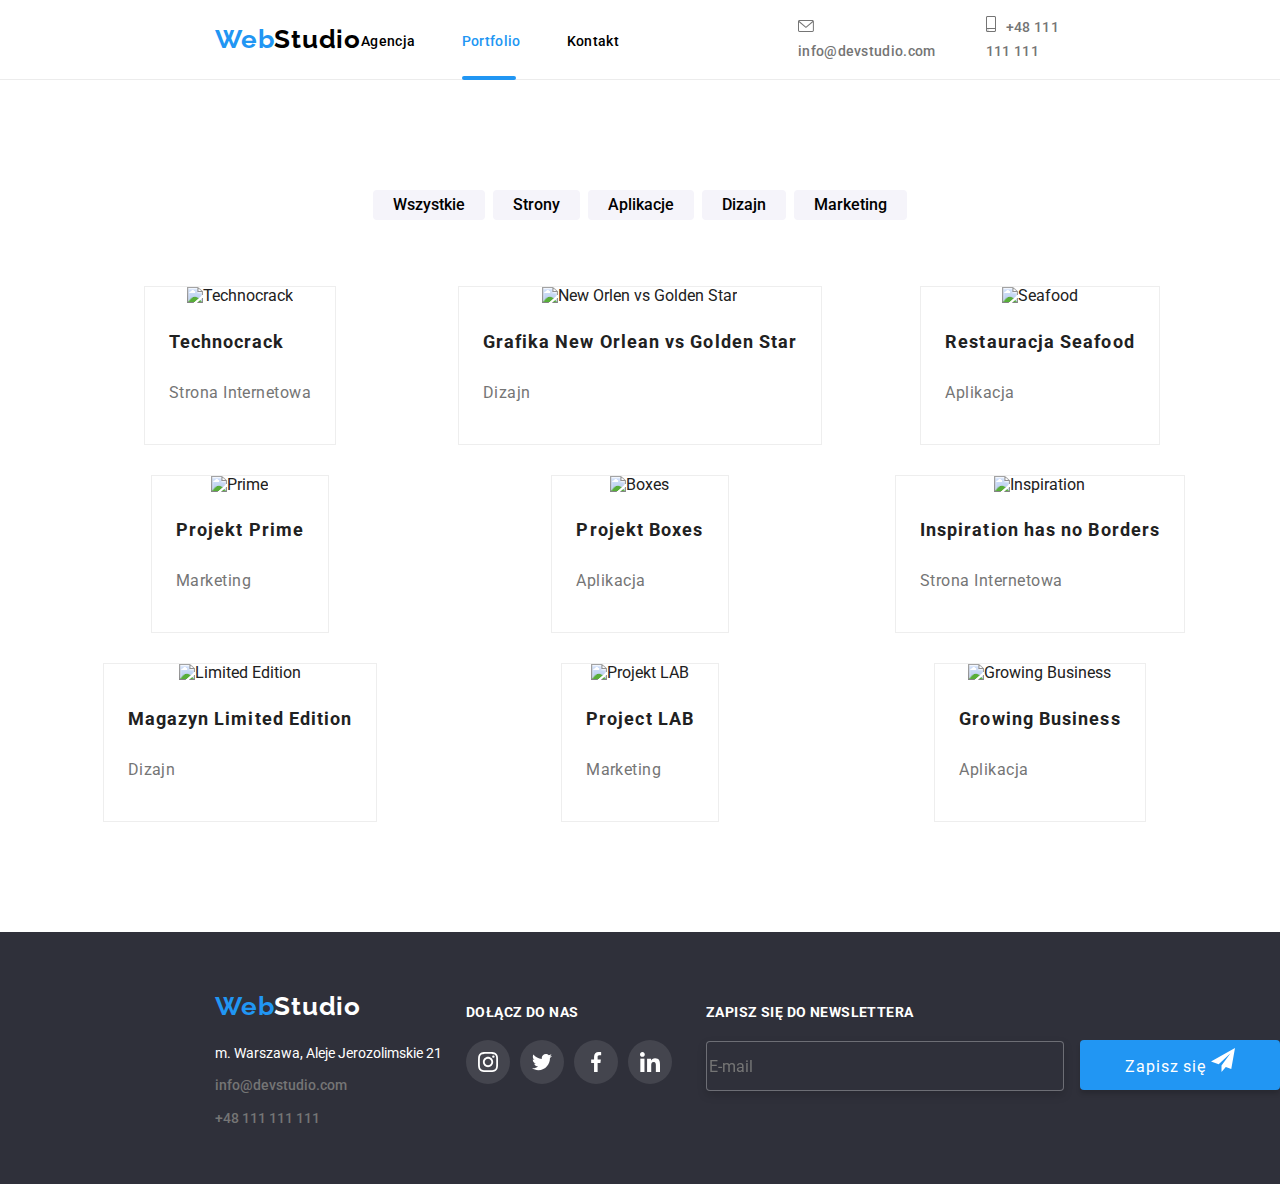
==== portfolio.html @ 891b0992 "done" ====
<!DOCTYPE html>
<html lang="en">
<head>
    <meta charset="UTF-8">
    <meta http-equiv="X-UA-Compatible" content="IE=edge">
    <meta name="viewport" content="width=device-width, initial-scale=1.0">
    <title>Portfolio</title>
    <link rel="stylesheet" href="https://cdnjs.cloudflare.com/ajax/libs/modern-normalize/1.1.0/modern-normalize.min.css" />
    <link rel="preconnect" href="https://fonts.googleapis.com">
    <link rel="preconnect" href="https://fonts.gstatic.com" crossorigin>
    <link href="https://fonts.googleapis.com/css2?family=Raleway:wght@700&family=Roboto:wght@400;500;700;900&display=swap"
        rel="stylesheet">
    <link rel="stylesheet" href="css/styles.css">
</head>
<body class="body">
    <header class="page-header">
        <h2 class="header-item">
            <a href="index.html" class="header-link"><span class="branding">Web</span>Studio</a>
        </h2>
    
        <nav>
            <ul class="menu">
                <li><a href="index.html" class="link">Agencja</a></li>
                <li class="current-page-item"><a href="portfolio.html" class="current-page">Portfolio</a></li>
                <li><a href="kontakt" class="contact-link">Kontakt</a></li>
            </ul>
        </nav>
    
        <ul class="contact-list">
            <li class="mail-header"><a href="mailto:info@devstudio.com" class="contact">
                    <svg class="contact-icon" width="16px" height="12px">
                        <use href="./images/icons.svg#icon-envelope"></use>
                    </svg>info@devstudio.com</a></li>
            <li><a href="tel:+48111111111" class="contact">
                    <svg class="contact-icon" width="10px" height="16px">
                        <use href="./images/icons.svg#icon-smartphone"></use>
                    </svg>+48 111 111 111</a></li>
        </ul>
    </header>

    <main>
        <div class="filters container container-align">
            <ul class="button">
                <li><button type="button" class="button-filter">Wszystkie</button></li>
                <li><button type="button" class="button-filter">Strony</button></li>
                <li><button type="button" class="button-filter">Aplikacje</button></li>
                <li><button type="button" class="button-filter">Dizajn</button></li>
                <li><button type="button" class="button-filter">Marketing</button></li>
            </ul>
        </div>

        <div class="projects container-align">
            <ul class="projects-list">
              <li class="projects-item">
                <figure class="figure-background overlay">
                <div class="overlay">
                <img class="figure-image"
                    src="images/technocrack.jpg"
                    width="370"
                    height="294"
                    alt="Technocrack"
                />
                    <p class="overlay-description">
                        Technocrack jest popularną platformą wykorzystywaną do rozpowszechniania koronawirusa. Firmy wykorzystują tę platformę
                        do celów szpiegowskich i ataków na niezabezpieczone serwery konkurencji
                    </p>
                </div>
                <figcaption class="caption">
                    <p  class="upper-text">Technocrack</p>
                    <p  class="bottom-text">Strona Internetowa</p>
                </figcaption>
            </figure></li>
            <li class="projects-item">
                <figure class="figure-background overlay">
                <div class="overlay">
                <img 
                    src="images/orleanvsgolden.jpg" 
                    width="370" 
                    height="294"
                    alt="New Orlen vs Golden Star" 
                />
                <p class="overlay-description">
                    Technocrack jest popularną platformą wykorzystywaną do rozpowszechniania koronawirusa. Firmy wykorzystują tę
                    platformę
                    do celów szpiegowskich i ataków na niezabezpieczone serwery konkurencji
                </p>
                </div>
                <figcaption class="caption">
                    <p  class="upper-text">Grafika New Orlean vs Golden Star</p>
                    <p  class="bottom-text">Dizajn</p>
                </figcaption>
            </figure></li>
            <li class="projects-item">
                <figure class="figure-background overlay">
                <div class="overlay">
                <img 
                    src="images/seafood.jpg" 
                    width="370" 
                    height="294" 
                    alt="Seafood" 
                />
                <p class="overlay-description">
                    Technocrack jest popularną platformą wykorzystywaną do rozpowszechniania koronawirusa. Firmy wykorzystują tę
                    platformę
                    do celów szpiegowskich i ataków na niezabezpieczone serwery konkurencji
                </p>
                </div>
                <figcaption class="caption">
                    <p  class="upper-text">Restauracja Seafood</p>
                    <p  class="bottom-text">Aplikacja</p>
                </figcaption>
            </figure></li>
            <li class="projects-item">
                <figure class="figure-background overlay">
                <div class="overlay">
                <img 
                    src="images/prime.jpg" 
                    width="370" 
                    height="294" 
                    alt="Prime" 
                />
                <p class="overlay-description">
                    Technocrack jest popularną platformą wykorzystywaną do rozpowszechniania koronawirusa. Firmy wykorzystują tę
                    platformę
                    do celów szpiegowskich i ataków na niezabezpieczone serwery konkurencji
                </p>
                </div>
                <figcaption class="caption">
                    <p  class="upper-text">Projekt Prime</p>
                    <p  class="bottom-text">Marketing</p>
                </figcaption>
            </figure></li>
            <li class="projects-item">
                <figure class="figure-background overlay">
                <div class="overlay">
                <img 
                    src="images/boxes.jpg"
                    width="370" 
                    height="294" 
                    alt="Boxes" 
                />
                <p class="overlay-description">
                    Technocrack jest popularną platformą wykorzystywaną do rozpowszechniania koronawirusa. Firmy wykorzystują tę
                    platformę
                    do celów szpiegowskich i ataków na niezabezpieczone serwery konkurencji
                </p>
                </div>
                <figcaption class="caption">
                    <p  class="upper-text">Projekt Boxes</p>
                    <p  class="bottom-text">Aplikacja</p>
                </figcaption>
            </figure></li>
            <li class="projects-item">
                <figure class="figure-background overlay">
                <div class="overlay">
                <img 
                    src="images/inspiration.jpg" 
                    width="370" 
                    height="294" 
                    alt="Inspiration" 
                />
                <p class="overlay-description">
                    Technocrack jest popularną platformą wykorzystywaną do rozpowszechniania koronawirusa. Firmy wykorzystują tę
                    platformę
                    do celów szpiegowskich i ataków na niezabezpieczone serwery konkurencji
                </p>
                </div>
                <figcaption class="caption">
                    <p  class="upper-text">Inspiration has no Borders</p>
                    <p  class="bottom-text">Strona Internetowa</p>
                </figcaption>
            </figure></li>
            <li class="projects-item">
                <figure class="figure-background overlay">
                <div class="overlay">
                <img 
                    src="images/limitededition.jpg" 
                    width="370" 
                    height="294" 
                    alt="Limited Edition" 
                />
                <p class="overlay-description">
                    Technocrack jest popularną platformą wykorzystywaną do rozpowszechniania koronawirusa. Firmy wykorzystują tę
                    platformę
                    do celów szpiegowskich i ataków na niezabezpieczone serwery konkurencji
                </p>
                </div>
                <figcaption class="caption">
                    <p  class="upper-text">Magazyn Limited Edition</p>
                    <p  class="bottom-text">Dizajn</p>
                </figcaption>
            </figure></li>
            <li class="projects-item">
                <figure class="figure-background overlay">
                <div class="overlay">
                <img 
                    src="images/projectlab.jpg" 
                    width="370" 
                    height="294" 
                    alt="Projekt LAB" 
                />
                <p class="overlay-description">
                    Technocrack jest popularną platformą wykorzystywaną do rozpowszechniania koronawirusa. Firmy wykorzystują tę
                    platformę
                    do celów szpiegowskich i ataków na niezabezpieczone serwery konkurencji
                </p>
                </div>
                <figcaption class="caption">
                    <p  class="upper-text">Project LAB</p>
                    <p  class="bottom-text">Marketing</p>
                </figcaption>
            </figure>
            <li class="projects-item">
                <figure class="figure-background overlay">
                <div class="overlay">
                <img 
                    src="images/growingbusiness.jpg" 
                    width="370" 
                    height="294" 
                    alt="Growing Business" 
                />
                <p class="overlay-description">
                    Technocrack jest popularną platformą wykorzystywaną do rozpowszechniania koronawirusa. Firmy wykorzystują tę
                    platformę
                    do celów szpiegowskich i ataków na niezabezpieczone serwery konkurencji
                </p>
                </div>
                <figcaption class="caption">
                    <p  class="upper-text">Growing Business</p>
                    <p  class="bottom-text">Aplikacja</p>
                </figcaption>
            </figure></li>
            </ul>
        </div>
    </main>
    <footer class="footer container">
        <ul class="footer-big-list">
            <li>
                <h2>
                    <a href="/" class="footer-link"><span class="branding">Web</span>Studio</a>
                </h2>
                <address class="address">
                    m. Warszawa, Aleje Jerozolimskie 21
                </address>
                <ul class="footer-contacts">
                    <li class="mail"><a href="mailto:info@devstudio.com" class="contact">info@devstudio.com</a></li>
                    <li><a href="tel:+48111111111" class="contact">+48 111 111 111</a></li>
                </ul>
            </li>
            <li class="footer-second-item">
                <p class="join">DOŁĄCZ DO NAS</p>
                <ul class="footer-social-list">
                    <li class="footer-social-item">
                        <a href="#" class="social-footer">
                            <svg class="social-icon">
                                <use href="./images/icons.svg#icon-instagram"></use>
                            </svg>
                        </a>
                    </li>
                    <li class="footer-social-item">
                        <a href="#" class="social-footer">
                            <svg class="social-icon">
                                <use href="./images/icons.svg#icon-twitter"></use>
                            </svg>
                        </a>
                    </li>
                    <li class="footer-social-item">
                        <a href="#" class="social-footer">
                            <svg class="social-icon">
                                <use href="./images/icons.svg#icon-facebook"></use>
                            </svg>
                        </a>
                    </li>
                    <li class="footer-social-item">
                        <a href="#" class="social-footer">
                            <svg class="social-icon">
                                <use href="./images/icons.svg#icon-linkedin"></use>
                            </svg>
                        </a>
                    </li>
                </ul>
            </li>
            <li class="footer-second-item">
                <p class="join">ZAPISZ SIĘ DO NEWSLETTERA</p>
                <form>
                    <input type="email" class="footer-form" name="email" placeholder="E-mail">
                    <button type="submit" class="footer-submit">
                        Zapisz się
                        <svg class="footer-send" width="24" height="24">
                            <use href="./images/icons.svg#icon-send">
                        </svg>
                    </button>
                </form>
            </li>
        </ul>
    </footer>
</body>
</html>
---- css/styles.css ----
*,
*::before,
*::after {
  box-sizing: border-box;
}

:root {
  --brand-colour: #2196f3;
  --text-one: #212121;
  --text-two: #757575;
  --text-three: #000;
  --icon-color: #AFB1B8;
  --background-one: #2f303a;
  --background-two: #f5f4fa;
  --background-three: #F5F4FA;
  --font-families: 'Roboto';
  --basic-color: #fff;
}

.body {
  font-family: var(--font-families), 'Raleway', sans-serif;
  color: var(--text-one);
  max-width: 1600px;
  margin: 0 auto;
}

.link,
.header-link,
.contact-link {
  text-decoration: none;
  color: var(--text-three);

  transition-property: color;
  transition-duration: 250ms;
  transition-timing-function: cubic-bezier(0.4, 0, 0.2, 1);
}

.current-page {
  text-decoration: none;
  color: var(--brand-colour);
}

.current-page-item {
  max-height: 48px;
}

.current-page::after  {
  display: block;
  content: ' ';
  background-color: var(--brand-colour);
  width: 54px;
  height: 4px;
  margin-top: 26.5px;
  border-radius: 2px;
}

.link,
.contact,
.current-page,
.contact-link {
  font-size: 14px;
  font-weight: 500;
}

.link {
  padding-right: 46.5px;
}

.current-page,
.contact-link {
  padding-right: 46px;
}

.button-filter {
  background-color: var(--background-two);
  border: none;
  cursor: pointer;
  font-size: 16px;
  font-weight: 500;
  margin-left: 4px;
  margin-right: 4px;
  border-radius: 4px;
  padding: 6px 20px;

  transition-property: color, background-color, box-shadow;
  transition-duration: 250ms;
  transition-timing-function: cubic-bezier(0.4, 0, 0.2, 1);
}

.contact {
  text-decoration: none;
  color: var(--text-two);
  fill: var(--text-two);
  line-height: 171%;

  transition-property: color;
  transition-duration: 250ms;
  transition-timing-function: cubic-bezier(0.4, 0, 0.2, 1);
}

.contact-link {
  padding-left: 46px;
}

.link:hover,
.contact:hover,
.link:focus,
.contact:focus,
.footer-link:focus,
.footer-link:hover,
.header-link:focus,
.header-link:hover,
.contact-link:focus,
.contact-link:hover {
  color: var(--brand-colour);
  fill: var(--brand-colour);
}

.button-filter:hover {
  background-color: var(--brand-colour);
  color: var(--basic-color);
  box-shadow: 0px 3px 1px rgba(0, 0, 0, 0.1), 0px 1px 2px rgba(0, 0, 0, 0.08),
    0px 2px 2px rgba(0, 0, 0, 0.12);
}

.order {
  background-color: var(--brand-colour);
  color: var(--basic-color);
  font-size: 16px;
  font-weight: 700;
  line-height: 188%;
  cursor: pointer;
  border: none;
  border-radius: 4px;
  padding: 10px 41px;

  transition-property: color, background-color, box-shadow;
  transition-duration: 250ms;
  transition-timing-function: cubic-bezier(0.4, 0, 0.2, 1);
}

.order:hover {
  background-color: var(--basic-color);
  color: var(--brand-colour);
  box-shadow: 0px 4px 4px rgba(0, 0, 0, 0.15);
}

.section-one {
  background-image: linear-gradient(
    rgba(47, 48, 58, 0.4),
    rgba(47, 48, 58, 0.4)),
    url("/images/main-background.jpg");
  background-size: cover;
  background-repeat: no-repeat;
  box-shadow: 0px 4px 4px rgba(0, 0, 0, 0.25);
  color: var(--basic-color);
  font-size: 44px;
  font-weight: 900;
  line-height: 136%;
  text-align: center;
  letter-spacing: 0.06em;
  text-transform: uppercase;
  height: 600px;
  border: 1px;
  border-color: rgba(0, 0, 0, 1);
}

.text {
  color: var(--text-two);
  line-height: 171%;
  letter-spacing: 0.03em;
  text-align: start;
}

.footer {
  background-color: var(--background-one);
  color: var(--basic-color);
  height: 252px;
  padding-top: 40px;
}

.footer-link {
  color: var(--basic-color);
  text-decoration: none;
  margin-top: 60px;
  margin-bottom: 20px;
  letter-spacing: 0.03em;
}

.header-link,
.footer-link {
  font-size: 26px;
  font-weight: 700;
  font-family: 'Raleway';
}

.header {
  margin-bottom: 0px;
}

.team-section {
  background-color: var(--background-two);
  padding-top: 94px;
  padding-bottom: 94px;
}

.branding {
  color: var(--brand-colour);
}

.title {
  font-weight: 700;
  margin-top: 0px;
  text-align: start;
}

.section-title {
  font-size: 36px;
  font-weight: 700;
}

.figure-background {
  background-color: var(--basic-color);
  border: 1px solid #eeeeee;
  margin: 0px;
}

.overlay {
  position: relative;
  overflow: hidden;
}

.overlay-description {
  position: absolute;
  top: 0;
  left: 0;
  width: 100%;
  height: 100%;
  background: rgba(33, 150, 243, 0.9);
  font-size: 18px;
  line-height: 28px;
  letter-spacing: 0.03em;
  color: var(--basic-color);
  transform: translateY(100%);
  transition: transform 1500ms;
  transition-timing-function: cubic-bezier(0.4, 0, 0.2, 1);
}

.overlay-description {
  padding-top: 49px;
  padding-left: 24px;
  padding-right: 45px;
  margin: 0;
}

.overlay:hover .overlay-description {
  transform: translateY(0);
}

.address {
  font-style: normal;
  font-size: 14px;
  line-height: 171%;
  margin-bottom: 9px;
}

.button {
  font-weight: 500;
  font-size: 16px;
  line-height: 162%;
  list-style-type: none;
  display: flex;
  letter-spacing: 0.03em;
  padding: 0;
}

.upper-text {
  font-weight: 700;
  font-size: 18px;
  line-height: 200%;
  letter-spacing: 0.06em;
}

.upper-text,
.bottom-text {
  text-align: start;
}

.bottom-text,
.bottom-name {
  color: var(--text-two);
  font-size: 16px;
  line-height: 188%;
  letter-spacing: 0.03em;
}

.bottom-name {
  text-align: center;
  margin-bottom: 16px;
  margin-top: 10px;
}

.name {
  font-weight: 500;
  font-size: 16px;
  text-align: center;
  letter-spacing: 0.03em;
  margin-bottom: 10px;
}

.page-header {
  display: flex;
  align-items: center;
  justify-content: space-between;
  border-bottom: 1px solid #ececec;
  height: 80px;
  margin: 0 auto;
}

.menu {
  list-style-type: none;
  display: flex;
  padding-left: 0px;
  padding-right: 93px;
  letter-spacing: 0.02em;
  margin-bottom: 0px;
  margin-top: 32px;
}

.header-link {
  letter-spacing: 0.03em;
}

.header-item {
  margin-left: 215px;
}

.contact-list {
  display: flex;
  list-style-type: none;
  justify-content: end;
  letter-spacing: 0.02em;
  margin-right: 215px;
}

.section {
  padding-top: 94px;
  padding-bottom: 94px;
}

.filters {
  display: flex;
  justify-content: center;
  padding-top: 94px;
  padding-bottom: 50px;
}

.projects {
  padding-top: 0px;
  padding-bottom: 94px;
  max-width: 1170px;
  margin: 0 auto;
  align-items: center;
}

.projects-list {
  list-style-type: none;
  display: flex;
  flex-wrap: wrap;
  margin-right: -30px;
  margin-top: -30px;
  padding-left: 0px;
}

.projects-item {
  display: flex;
  justify-content: center;
  margin-right: 30px;
  margin-top: 30px;
  flex-basis: calc(100% / 3 - 30px);
  max-width: 370px;
  cursor: pointer;

  transition-property: box-shadow;
  transition-duration: 250ms;
  transition-timing-function: cubic-bezier(0.4, 0, 0.2, 1);
}

.projects-item:hover {
  box-shadow: 0px 1px 1px rgba(0, 0, 0, 0.12),
  0px 4px 4px rgba(0, 0, 0, 0.06),
  1px 4px 6px rgba(0, 0, 0, 0.16);
}

.container {
  max-width: 1600px;
  padding-left: auto;
  padding-right: auto; 
}

.container-align {
  text-align: center;
}

.caption {
  padding: 0px 24px 20px 24px;
  z-index: 2;
}

.footer-contacts {
  list-style-type: none;
  padding-left: 0px;
  margin-top: 0px;
}

.mail {
  padding-bottom: 9px;
}

.mail-header {
  padding-right: 50px;
}

.main-title {
  margin: 0px;
  padding-top: 200px;
  line-height: 136%;
  letter-spacing: 0.06em;
  font-size: 44px;
}

.main-button {
  margin-top: 0px;
  padding-top: 30px;
}

.about {
  padding: 94px 0px;
  margin-left: 215px;
  max-width: 1170px;
}

.about-list {
  display: flex;
  justify-content: space-around;
  list-style: none;
  margin: 0px;
  width: 1170px;
  padding: 0px;
}

.about-us {
  display: flex;
  list-style: none;
  padding: 50px 215px 0px 215px;
  justify-content: space-between;
  margin-bottom: 0px;
}

.about-day {
  display: flex;
  list-style: none;
  padding: 50px 215px 94px 215px;
  justify-content: space-between;
  margin: 0 auto;
}

.about-title {
  text-align: center;
  font-weight: 700;
  font-size: 36px;
  line-height: 42px;
  letter-spacing: 0.03em;
}

.contact-icon {
  margin-right: 10px;

  transition-property: color;
  transition-duration: 250ms;
  transition-timing-function: cubic-bezier(0.4, 0, 0.2, 1);
}

.feature {
  width: 270px;
  height: 120px;
  background-color: var(--background-three);
  border-radius: 4px;
  padding: 25px 100px;
  margin-bottom: 30px;
}

.team {
  box-shadow: 0px 1px 3px rgba(0, 0, 0, 0.12),
  0px 1px 1px rgba(0, 0, 0, 0.14),
  0px 2px 1px rgba(0, 0, 0, 0.2);
  border-radius: 0px 0px 4px 4px;
  max-width: 270px;
  border: none;
}

.social-list {
max-width: 206px;
list-style: none;
display: flex;
margin-bottom: 30px;
padding: 0;
justify-content: space-between;
margin-left: 32px;
}

.social-button {
  display: flex;
  width: 44px;
  height: 44px;
  border-radius: 50%;
  align-items: center;
  justify-content: center;
  fill: var(--icon-color);

  transition-property: fill, background-color;
  transition-duration: 250ms;
  transition-timing-function: cubic-bezier(0.4, 0, 0.2, 1);
}

.social-footer {
  display: flex;
  width: 44px;
  height: 44px;
  border-radius: 50%;
  align-items: center;
  justify-content: center;
  fill: #fff;
  background-color: rgba(255, 255, 255, 0.1);

  transition-property: fill, background-color;
  transition-duration: 250ms;
  transition-timing-function: cubic-bezier(0.4, 0, 0.2, 1);
}

.social-icon {
  width: 20px;
  height: 20px;
}

.social-button:hover,
.social-button:focus,
.social-footer:hover,
.social-footer:focus {
  fill: #fff;
  background-color: var(--brand-colour);
}

.clients {
  padding-top: 94px;
}

.client-list {
  display: flex;
  justify-content: space-between;
  list-style: none;
  width: 1170px;
  margin: 50px 215px 53px 215px;
  padding-left: 0px;
  padding: 0px;
}

.client-link {
  display: flex;
  width: 170px;
  height: 92px;
  border: 1px solid #AFB1B8;
  border-radius: 4px;
  fill: var(--icon-color);
  cursor: pointer;
  justify-content: center;
  align-items: center;
  
  transition-property: fill, background-color, border-color;
  transition-duration: 250ms;
  transition-timing-function: cubic-bezier(0.4, 0, 0.2, 1);
}

.client-link:hover,
.client-link:focus {
  fill: var(--brand-colour);
  border-color: var(--brand-colour);

}

.client-logo {
  width: 106px;
  height: 60px;
}

.footer-big-list {
  display: flex;
  list-style: none;
  padding-left: 0px;
  max-width: 1170px;
  margin-top: 0px;
  margin-left: 215px;
  justify-content: space-between;
}

.join {
  margin-bottom: 20px;
  margin-top: 32px;
  font-weight: 700;
  font-size: 14px;
  line-height: 16px;
  letter-spacing: 0.03em;
  text-transform: uppercase;
}

.footer-social-list {
  display: flex;
  list-style: none;
  padding-left: 0px;
}

.footer-social-item {
  padding-right: 10px;
}

.backdrop {
  position: fixed;
  left: 0;
  top: 0;
  width: 100%;
  height: 100%;
  background-color: rgba(0, 0, 0, 0.2);

  transition-property: opacity;
  transition-duration: 250ms;
  transition-timing-function: cubic-bezier(0.4, 0, 0.2, 1);
}

.modal-window {
  position: absolute;
  top: 50%;
  left: 50%;
  transform: translate(-50%,-50%);
  width: 528px;
  height: 581px;
  background-color: var(--basic-color);
  border-radius: 4px;

  transition-property: all;
  transition-duration: 250ms;
  transition-timing-function: cubic-bezier(0.4, 0, 0.2, 1);
}

.is-hidden {
  opacity: 0;
  visibility: hidden;
  pointer-events: none;
}

.close-button {
  position: absolute;
  top: 8px;
  right: 8px;
  width: 30px;
  height: 30px;
  border: 1px solid rgba(0, 0, 0, 0.1);
  border-radius: 50%;
  cursor: pointer;
  background-color: var(--basic-color);

  transition-property: background-color;
  transition-duration: 250ms;
  transition-timing-function: cubic-bezier(0.4, 0, 0.2, 1);
}

.close-button:hover,
.close-button:focus {
  background-color: var(--brand-colour);
}

.x-button {
  width: 11px;
  height: 11px;
}

.relative {
  position: relative;
}

.description {
  position: absolute;
  top: 224px;
  background-color: rgba(47, 48, 58, 0.8);
  width: 370px;
  height: 70px;
  text-align: center;
}

.description-text {
  margin-top: 27px;
  font-weight: 700;
  font-size: 14px;
  line-height: 16px;
  text-align: center;
  letter-spacing: 0.03em;
  text-transform: uppercase;
  color: var(--basic-color);
}

.newsletter-title {
  margin-top: 40px;
  margin-bottom: 12px;
  font-weight: 700;
  font-size: 20px;
  line-height: 23px;
  text-align: center;
  letter-spacing: 0.03em;
  color: var(--text-one);
}

.newsletter {
  display: flex;
  flex-direction: column;
  align-items: center;
}

.form-item {
  display: flex;
  flex-direction: column;
  font-size: 12px;
  letter-spacing: 0.01em;
  color: var(--text-two);
}

.form-input {
  width: 448px;
  height: 40px;
  padding-left: 40px;
  margin-bottom: 10px;
  margin-top: 4px;
  border: 1px solid rgba(33, 33, 33, 0.2);
  border-radius: 4px;

  transition-property: border-color;
  transition-duration: 250ms;
  transition-timing-function: cubic-bezier(0.4, 0, 0.2, 1);
}

.form-comment {
  width: 448px;
  height: 120px;
  margin-bottom: 20px;
  margin-top: 4px;
  border: 1px solid rgba(33, 33, 33, 0.2);
  border-radius: 4px;
  resize: none;
  padding: 12px 16px;

  transition-property: border-color;
  transition-duration: 250ms;
  transition-timing-function: cubic-bezier(0.4, 0, 0.2, 1);
}

.checkbox-box {
  display: flex;  
}

.form-checkbox {
  margin-top: 5px;
}

.form-checkbox-description {
  margin-top: 0px;
  font-size: 14px;
  line-height: 171%;
  letter-spacing: 0.03em;
  color: var(--text-two);
}

.form-checkbox:checked + .form-checkbox-description::before {
  background-color: var(--brand-colour);
  border: none;
  background-image: url(../images/check.svg);
  background-repeat: no-repeat;
  background-position: center;
  flex-direction: center;
  text-align: center;
}

.form-checkbox-description::before {
  display: inline-block;
  content: "";
  width: 16px;
  height: 15px;
  border: 1px solid var(--text-three);
  border-radius: 2px;
}

.form-submit {
  width: 200px;
  height: 50px;
  box-shadow: 0px 4px 4px rgba(0, 0, 0, 0.15);
  border-radius: 4px;
  background-color: var(--brand-colour);
  color: var(--basic-color);
  font-weight: 700;
  font-size: 16px;
  line-height: 188%;
  letter-spacing: 0.06em;
  border: none;
  cursor: pointer;

  transition-property: background-color;
  transition-duration: 250ms;
  transition-timing-function: cubic-bezier(0.4, 0, 0.2, 1);
}

.form-submit:hover,
.form-submit:focus,
.footer-submit:hover,
.footer-submit:focus {
  background-color: var(--basic-color);
  color: var(--brand-colour);
}

.visually-hidden {
  position: absolute !important;
  clip: rect(1px 1px 1px 1px);
  clip: rect(1px, 1px, 1px, 1px);
  padding: 0 !important;
  border: 0 !important;
  height: 1px !important;
  width: 1px !important;
  overflow: hidden;
}

.form-person {
  position: absolute;
  top: 19.5%;
  transform: translateY(-50%);
  left: 54px;
  transition: fill 250ms cubic-bezier(0.4, 0, 0.2, 1);
}

.form-phone {
  position: absolute;
  top: 31%;
  transform: translateY(-50%);
  left: 54px;
  transition: fill 250ms cubic-bezier(0.4, 0, 0.2, 1);
}

.form-email {
  position: absolute;
  top: 42.7%;
  transform: translateY(-50%);
  left: 54px;
  transition: fill 250ms cubic-bezier(0.4, 0, 0.2, 1);
}

.form-item:hover,
.form-input:hover,
.form-item:focus,
.form-input:focus,
.form-comment:hover,
.form-comment:focus {
  border-color: var(--brand-colour);
  fill: var(--brand-colour);
}

.form-phone:hover,
.form-person:hover,
.form-email:hover {
  fill: var(--brand-colour);
}

.footer-form {
  width: 358px;
  height: 50px;
  margin-right: 12px;
  background-color: var(--background-one);
  border: 1px solid rgba(255, 255, 255, 0.3);
  box-sizing: border-box;
  filter: drop-shadow(0px 4px 4px rgba(0, 0, 0, 0.15));
  border-radius: 4px;
}

.footer-submit {
  width: 200px;
  height: 50px;
  background-color: var(--brand-colour);
  border: none;
  box-shadow: 0px 4px 4px rgba(0, 0, 0, 0.15);
  border-radius: 4px;
  cursor: pointer;
  font-size: 16px;
  line-height: 188%;
  letter-spacing: 0.06em;
  color: var(--basic-color);

  transition-property: background-color;
  transition-duration: 250ms;
  transition-timing-function: cubic-bezier(0.4, 0, 0.2, 1);
}
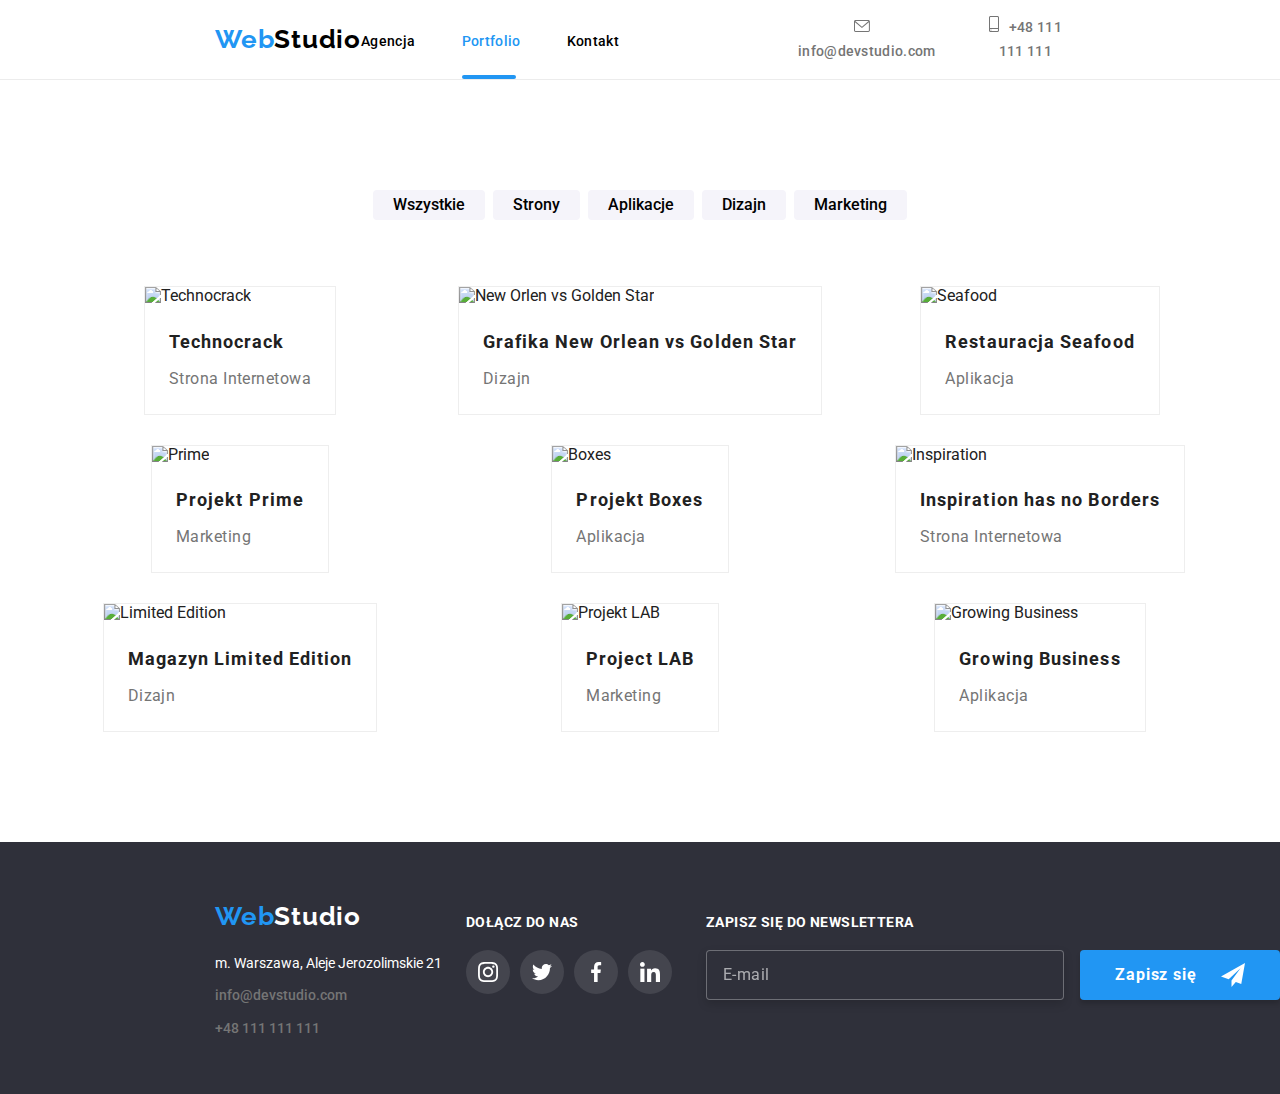
==== commit 1c903889: "upd" ====
--- a/portfolio.html
+++ b/portfolio.html
@@ -10,29 +10,29 @@
     <link rel="preconnect" href="https://fonts.gstatic.com" crossorigin>
     <link href="https://fonts.googleapis.com/css2?family=Raleway:wght@700&family=Roboto:wght@400;500;700;900&display=swap"
         rel="stylesheet">
-    <link rel="stylesheet" href="css/styles.css">
+    <link rel="stylesheet" href="css/main.min.css">
 </head>
-<body class="body">
-    <header class="page-header">
-        <h2 class="header-item">
-            <a href="index.html" class="header-link"><span class="branding">Web</span>Studio</a>
+<body>
+    <header class="header container--align">
+        <h2 class="header__heading">
+            <a href="index.html" class="header__logo"><span class="logo__branding">Web</span>Studio</a>
         </h2>
     
         <nav>
-            <ul class="menu">
-                <li><a href="index.html" class="link">Agencja</a></li>
-                <li class="current-page-item"><a href="portfolio.html" class="current-page">Portfolio</a></li>
-                <li><a href="kontakt" class="contact-link">Kontakt</a></li>
+            <ul class="header__menu">
+                <li><a href="index.html" class="header__nav">Agencja</a></li>
+                <li class="header__current-page"><a href="portfolio.html" class="header__current-page-link">Portfolio</a></li>
+                <li><a href="kontakt" class="header__nav header__nav--padding">Kontakt</a></li>
             </ul>
         </nav>
     
-        <ul class="contact-list">
-            <li class="mail-header"><a href="mailto:info@devstudio.com" class="contact">
-                    <svg class="contact-icon" width="16px" height="12px">
+        <ul class="header__contacts">
+            <li class="header__mail"><a href="mailto:info@devstudio.com" class="contact">
+                    <svg class="header__icon" width="16px" height="12px">
                         <use href="./images/icons.svg#icon-envelope"></use>
                     </svg>info@devstudio.com</a></li>
             <li><a href="tel:+48111111111" class="contact">
-                    <svg class="contact-icon" width="10px" height="16px">
+                    <svg class="header__icon" width="10px" height="16px">
                         <use href="./images/icons.svg#icon-smartphone"></use>
                     </svg>+48 111 111 111</a></li>
         </ul>
@@ -40,253 +40,253 @@
 
     <main>
         <div class="filters container container-align">
-            <ul class="button">
-                <li><button type="button" class="button-filter">Wszystkie</button></li>
-                <li><button type="button" class="button-filter">Strony</button></li>
-                <li><button type="button" class="button-filter">Aplikacje</button></li>
-                <li><button type="button" class="button-filter">Dizajn</button></li>
-                <li><button type="button" class="button-filter">Marketing</button></li>
+            <ul class="filters__button-list">
+                <li><button type="button" class="filters__button">Wszystkie</button></li>
+                <li><button type="button" class="filters__button">Strony</button></li>
+                <li><button type="button" class="filters__button">Aplikacje</button></li>
+                <li><button type="button" class="filters__button">Dizajn</button></li>
+                <li><button type="button" class="filters__button">Marketing</button></li>
             </ul>
         </div>
 
         <div class="projects container-align">
-            <ul class="projects-list">
-              <li class="projects-item">
-                <figure class="figure-background overlay">
-                <div class="overlay">
-                <img class="figure-image"
+            <ul class="projects__list">
+              <li class="projects__item">
+                <figure class="figure figure__overlay">
+                <div class="figure__overlay">
+                <img
                     src="images/technocrack.jpg"
                     width="370"
                     height="294"
                     alt="Technocrack"
                 />
-                    <p class="overlay-description">
+                    <p class="figure__overlay-description">
                         Technocrack jest popularną platformą wykorzystywaną do rozpowszechniania koronawirusa. Firmy wykorzystują tę platformę
                         do celów szpiegowskich i ataków na niezabezpieczone serwery konkurencji
                     </p>
                 </div>
-                <figcaption class="caption">
-                    <p  class="upper-text">Technocrack</p>
-                    <p  class="bottom-text">Strona Internetowa</p>
-                </figcaption>
-            </figure></li>
-            <li class="projects-item">
-                <figure class="figure-background overlay">
-                <div class="overlay">
+                <figcaption class="figure__caption">
+                    <p  class="figure__caption-top">Technocrack</p>
+                    <p  class="figure__caption-bottom">Strona Internetowa</p>
+                </figcaption>
+            </figure></li>
+            <li class="projects__item">
+                <figure class="figure figure__overlay">
+                <div class="figure__overlay">
                 <img 
                     src="images/orleanvsgolden.jpg" 
                     width="370" 
                     height="294"
                     alt="New Orlen vs Golden Star" 
                 />
-                <p class="overlay-description">
-                    Technocrack jest popularną platformą wykorzystywaną do rozpowszechniania koronawirusa. Firmy wykorzystują tę
-                    platformę
-                    do celów szpiegowskich i ataków na niezabezpieczone serwery konkurencji
-                </p>
-                </div>
-                <figcaption class="caption">
-                    <p  class="upper-text">Grafika New Orlean vs Golden Star</p>
-                    <p  class="bottom-text">Dizajn</p>
-                </figcaption>
-            </figure></li>
-            <li class="projects-item">
-                <figure class="figure-background overlay">
-                <div class="overlay">
+                <p class="figure__overlay-description">
+                    Technocrack jest popularną platformą wykorzystywaną do rozpowszechniania koronawirusa. Firmy wykorzystują tę
+                    platformę
+                    do celów szpiegowskich i ataków na niezabezpieczone serwery konkurencji
+                </p>
+                </div>
+                <figcaption class="figure__caption">
+                    <p  class="figure__caption-top">Grafika New Orlean vs Golden Star</p>
+                    <p  class="figure__caption-bottom">Dizajn</p>
+                </figcaption>
+            </figure></li>
+            <li class="projects__item">
+                <figure class="figure figure__overlay">
+                <div class="figure__overlay">
                 <img 
                     src="images/seafood.jpg" 
                     width="370" 
                     height="294" 
                     alt="Seafood" 
                 />
-                <p class="overlay-description">
-                    Technocrack jest popularną platformą wykorzystywaną do rozpowszechniania koronawirusa. Firmy wykorzystują tę
-                    platformę
-                    do celów szpiegowskich i ataków na niezabezpieczone serwery konkurencji
-                </p>
-                </div>
-                <figcaption class="caption">
-                    <p  class="upper-text">Restauracja Seafood</p>
-                    <p  class="bottom-text">Aplikacja</p>
-                </figcaption>
-            </figure></li>
-            <li class="projects-item">
-                <figure class="figure-background overlay">
-                <div class="overlay">
+                <p class="figure__overlay-description">
+                    Technocrack jest popularną platformą wykorzystywaną do rozpowszechniania koronawirusa. Firmy wykorzystują tę
+                    platformę
+                    do celów szpiegowskich i ataków na niezabezpieczone serwery konkurencji
+                </p>
+                </div>
+                <figcaption class="figure__caption">
+                    <p  class="figure__caption-top">Restauracja Seafood</p>
+                    <p  class="figure__caption-bottom">Aplikacja</p>
+                </figcaption>
+            </figure></li>
+            <li class="projects__item">
+                <figure class="figure figure__overlay">
+                <div class="figure__overlay">
                 <img 
                     src="images/prime.jpg" 
                     width="370" 
                     height="294" 
                     alt="Prime" 
                 />
-                <p class="overlay-description">
-                    Technocrack jest popularną platformą wykorzystywaną do rozpowszechniania koronawirusa. Firmy wykorzystują tę
-                    platformę
-                    do celów szpiegowskich i ataków na niezabezpieczone serwery konkurencji
-                </p>
-                </div>
-                <figcaption class="caption">
-                    <p  class="upper-text">Projekt Prime</p>
-                    <p  class="bottom-text">Marketing</p>
-                </figcaption>
-            </figure></li>
-            <li class="projects-item">
-                <figure class="figure-background overlay">
-                <div class="overlay">
+                <p class="figure__overlay-description">
+                    Technocrack jest popularną platformą wykorzystywaną do rozpowszechniania koronawirusa. Firmy wykorzystują tę
+                    platformę
+                    do celów szpiegowskich i ataków na niezabezpieczone serwery konkurencji
+                </p>
+                </div>
+                <figcaption class="figure__caption">
+                    <p  class="figure__caption-top">Projekt Prime</p>
+                    <p  class="figure__caption-bottom">Marketing</p>
+                </figcaption>
+            </figure></li>
+            <li class="projects__item">
+                <figure class="figure figure__overlay">
+                <div class="figure__overlay">
                 <img 
                     src="images/boxes.jpg"
                     width="370" 
                     height="294" 
                     alt="Boxes" 
                 />
-                <p class="overlay-description">
-                    Technocrack jest popularną platformą wykorzystywaną do rozpowszechniania koronawirusa. Firmy wykorzystują tę
-                    platformę
-                    do celów szpiegowskich i ataków na niezabezpieczone serwery konkurencji
-                </p>
-                </div>
-                <figcaption class="caption">
-                    <p  class="upper-text">Projekt Boxes</p>
-                    <p  class="bottom-text">Aplikacja</p>
-                </figcaption>
-            </figure></li>
-            <li class="projects-item">
-                <figure class="figure-background overlay">
-                <div class="overlay">
+                <p class="figure__overlay-description">
+                    Technocrack jest popularną platformą wykorzystywaną do rozpowszechniania koronawirusa. Firmy wykorzystują tę
+                    platformę
+                    do celów szpiegowskich i ataków na niezabezpieczone serwery konkurencji
+                </p>
+                </div>
+                <figcaption class="figure__caption">
+                    <p  class="figure__caption-top">Projekt Boxes</p>
+                    <p  class="figure__caption-bottom">Aplikacja</p>
+                </figcaption>
+            </figure></li>
+            <li class="projects__item">
+                <figure class="figure figure__overlay">
+                <div class="figure__overlay">
                 <img 
                     src="images/inspiration.jpg" 
                     width="370" 
                     height="294" 
                     alt="Inspiration" 
                 />
-                <p class="overlay-description">
-                    Technocrack jest popularną platformą wykorzystywaną do rozpowszechniania koronawirusa. Firmy wykorzystują tę
-                    platformę
-                    do celów szpiegowskich i ataków na niezabezpieczone serwery konkurencji
-                </p>
-                </div>
-                <figcaption class="caption">
-                    <p  class="upper-text">Inspiration has no Borders</p>
-                    <p  class="bottom-text">Strona Internetowa</p>
-                </figcaption>
-            </figure></li>
-            <li class="projects-item">
-                <figure class="figure-background overlay">
-                <div class="overlay">
+                <p class="figure__overlay-description">
+                    Technocrack jest popularną platformą wykorzystywaną do rozpowszechniania koronawirusa. Firmy wykorzystują tę
+                    platformę
+                    do celów szpiegowskich i ataków na niezabezpieczone serwery konkurencji
+                </p>
+                </div>
+                <figcaption class="figure__caption">
+                    <p  class="figure__caption-top">Inspiration has no Borders</p>
+                    <p  class="figure__caption-bottom">Strona Internetowa</p>
+                </figcaption>
+            </figure></li>
+            <li class="projects__item">
+                <figure class="figure figure__overlay">
+                <div class="figure__overlay">
                 <img 
                     src="images/limitededition.jpg" 
                     width="370" 
                     height="294" 
                     alt="Limited Edition" 
                 />
-                <p class="overlay-description">
-                    Technocrack jest popularną platformą wykorzystywaną do rozpowszechniania koronawirusa. Firmy wykorzystują tę
-                    platformę
-                    do celów szpiegowskich i ataków na niezabezpieczone serwery konkurencji
-                </p>
-                </div>
-                <figcaption class="caption">
-                    <p  class="upper-text">Magazyn Limited Edition</p>
-                    <p  class="bottom-text">Dizajn</p>
-                </figcaption>
-            </figure></li>
-            <li class="projects-item">
-                <figure class="figure-background overlay">
-                <div class="overlay">
+                <p class="figure__overlay-description">
+                    Technocrack jest popularną platformą wykorzystywaną do rozpowszechniania koronawirusa. Firmy wykorzystują tę
+                    platformę
+                    do celów szpiegowskich i ataków na niezabezpieczone serwery konkurencji
+                </p>
+                </div>
+                <figcaption class="figure__caption">
+                    <p  class="figure__caption-top">Magazyn Limited Edition</p>
+                    <p  class="figure__caption-bottom">Dizajn</p>
+                </figcaption>
+            </figure></li>
+            <li class="projects__item">
+                <figure class="figure figure__overlay">
+                <div class="figure__overlay">
                 <img 
                     src="images/projectlab.jpg" 
                     width="370" 
                     height="294" 
                     alt="Projekt LAB" 
                 />
-                <p class="overlay-description">
-                    Technocrack jest popularną platformą wykorzystywaną do rozpowszechniania koronawirusa. Firmy wykorzystują tę
-                    platformę
-                    do celów szpiegowskich i ataków na niezabezpieczone serwery konkurencji
-                </p>
-                </div>
-                <figcaption class="caption">
-                    <p  class="upper-text">Project LAB</p>
-                    <p  class="bottom-text">Marketing</p>
+                <p class="figure__overlay-description">
+                    Technocrack jest popularną platformą wykorzystywaną do rozpowszechniania koronawirusa. Firmy wykorzystują tę
+                    platformę
+                    do celów szpiegowskich i ataków na niezabezpieczone serwery konkurencji
+                </p>
+                </div>
+                <figcaption class="figure__caption">
+                    <p  class="figure__caption-top">Project LAB</p>
+                    <p  class="figure__caption-bottom">Marketing</p>
                 </figcaption>
             </figure>
-            <li class="projects-item">
-                <figure class="figure-background overlay">
-                <div class="overlay">
+            <li class="projects__item">
+                <figure class="figure figure__overlay">
+                <div class="figure__overlay">
                 <img 
                     src="images/growingbusiness.jpg" 
                     width="370" 
                     height="294" 
                     alt="Growing Business" 
                 />
-                <p class="overlay-description">
-                    Technocrack jest popularną platformą wykorzystywaną do rozpowszechniania koronawirusa. Firmy wykorzystują tę
-                    platformę
-                    do celów szpiegowskich i ataków na niezabezpieczone serwery konkurencji
-                </p>
-                </div>
-                <figcaption class="caption">
-                    <p  class="upper-text">Growing Business</p>
-                    <p  class="bottom-text">Aplikacja</p>
+                <p class="figure__overlay-description">
+                    Technocrack jest popularną platformą wykorzystywaną do rozpowszechniania koronawirusa. Firmy wykorzystują tę
+                    platformę
+                    do celów szpiegowskich i ataków na niezabezpieczone serwery konkurencji
+                </p>
+                </div>
+                <figcaption class="figure__caption">
+                    <p  class="figure__caption-top">Growing Business</p>
+                    <p  class="figure__caption-bottom">Aplikacja</p>
                 </figcaption>
             </figure></li>
             </ul>
         </div>
     </main>
     <footer class="footer container">
-        <ul class="footer-big-list">
+        <ul class="footer__list">
             <li>
                 <h2>
-                    <a href="/" class="footer-link"><span class="branding">Web</span>Studio</a>
+                    <a href="/" class="footer__logo"><span class="logo__branding">Web</span>Studio</a>
                 </h2>
-                <address class="address">
+                <address class="footer__address">
                     m. Warszawa, Aleje Jerozolimskie 21
                 </address>
-                <ul class="footer-contacts">
-                    <li class="mail"><a href="mailto:info@devstudio.com" class="contact">info@devstudio.com</a></li>
+                <ul class="footer__contacts">
+                    <li class="footer__mail"><a href="mailto:info@devstudio.com" class="contact">info@devstudio.com</a></li>
                     <li><a href="tel:+48111111111" class="contact">+48 111 111 111</a></li>
                 </ul>
             </li>
-            <li class="footer-second-item">
-                <p class="join">DOŁĄCZ DO NAS</p>
-                <ul class="footer-social-list">
-                    <li class="footer-social-item">
-                        <a href="#" class="social-footer">
-                            <svg class="social-icon">
+            <li>
+                <p class="footer__join">DOŁĄCZ DO NAS</p>
+                <ul class="footer__social-list">
+                    <li class="footer__social-item">
+                        <a href="#" class="footer__social-icon">
+                            <svg class="icon">
                                 <use href="./images/icons.svg#icon-instagram"></use>
                             </svg>
                         </a>
                     </li>
-                    <li class="footer-social-item">
-                        <a href="#" class="social-footer">
-                            <svg class="social-icon">
+                    <li class="footer__social-item">
+                        <a href="#" class="footer__social-icon">
+                            <svg class="icon">
                                 <use href="./images/icons.svg#icon-twitter"></use>
                             </svg>
                         </a>
                     </li>
-                    <li class="footer-social-item">
-                        <a href="#" class="social-footer">
-                            <svg class="social-icon">
+                    <li class="footer__social-item">
+                        <a href="#" class="footer__social-icon">
+                            <svg class="icon">
                                 <use href="./images/icons.svg#icon-facebook"></use>
                             </svg>
                         </a>
                     </li>
-                    <li class="footer-social-item">
-                        <a href="#" class="social-footer">
-                            <svg class="social-icon">
+                    <li class="footer__social-item">
+                        <a href="#" class="footer__social-icon">
+                            <svg class="icon">
                                 <use href="./images/icons.svg#icon-linkedin"></use>
                             </svg>
                         </a>
                     </li>
                 </ul>
             </li>
-            <li class="footer-second-item">
-                <p class="join">ZAPISZ SIĘ DO NEWSLETTERA</p>
+            <li>
+                <p class="footer__join">ZAPISZ SIĘ DO NEWSLETTERA</p>
                 <form>
-                    <input type="email" class="footer-form" name="email" placeholder="E-mail">
-                    <button type="submit" class="footer-submit">
+                    <input type="email" class="footer__form" name="email" placeholder="E-mail">
+                    <button type="submit" class="footer__submit">
                         Zapisz się
-                        <svg class="footer-send" width="24" height="24">
+                        <svg class="footer__icon" width="24" height="24">
                             <use href="./images/icons.svg#icon-send">
                         </svg>
                     </button>
--- a/css/main.min.css
+++ b/css/main.min.css
@@ -0,0 +1,2 @@
+.visually-hidden{position:absolute !important;clip:rect(1px 1px 1px 1px);clip:rect(1px, 1px, 1px, 1px);padding:0 !important;border:0 !important;height:1px !important;width:1px !important;overflow:hidden}*,*::before,*::after{box-sizing:border-box}:root{--brand-colour: #2196f3;--text-one: #212121;--text-two: #757575;--text-three: #000;--icon-color: #AFB1B8;--background-one: #2f303a;--background-two: #f5f4fa;--background-three: #F5F4FA;--font-families: 'Roboto';--basic-color: #fff}body{font-family:var(--font-families),"Raleway",sans-serif;color:var(--text-one);max-width:1600px;margin:0 auto}.contact{text-decoration:none;color:var(--text-two);fill:var(--text-two);line-height:171%;font-size:14px;font-weight:500;transition-property:color;transition-duration:250ms;transition-timing-function:cubic-bezier(0.4, 0, 0.2, 1)}.contact:hover,.contact:focus{color:var(--brand-colour);fill:var(--brand-colour)}.relative{position:relative}.title{text-align:center;font-weight:700;font-size:36px;line-height:42px;letter-spacing:0.03em}.icon{width:20px;height:20px}.section{padding-top:94px;padding-bottom:94px}.container{max-width:1600px;padding-left:auto;padding-right:auto}.container--align{text-align:center}.header__logo{color:var(--text-three)}.header__logo,.footer__logo{font-size:26px;font-weight:700;font-family:'Raleway';letter-spacing:0.03em;text-decoration:none;transition-property:color;transition-duration:250ms;transition-timing-function:cubic-bezier(0.4, 0, 0.2, 1)}.header__logo:focus,.header__logo:hover,.footer__logo:focus,.footer__logo:hover{color:var(--brand-colour);fill:var(--brand-colour)}.footer__logo{color:var(--basic-color);margin-top:60px;margin-bottom:20px}.logo__branding{color:var(--brand-colour)}.backdrop{position:fixed;left:0;top:0;width:100%;height:100%;background-color:rgba(0,0,0,0.2);transition-property:opacity;transition-duration:250ms;transition-timing-function:cubic-bezier(0.4, 0, 0.2, 1)}.modal-window{position:absolute;top:50%;left:50%;transform:translate(-50%, -50%);width:528px;height:581px;background-color:var(--basic-color);border-radius:4px;transition-property:all;transition-duration:250ms;transition-timing-function:cubic-bezier(0.4, 0, 0.2, 1)}.is-hidden{opacity:0;visibility:hidden;pointer-events:none}.close-button{position:absolute;top:8px;right:8px;width:30px;height:30px;border:1px solid rgba(0,0,0,0.1);border-radius:50%;cursor:pointer;background-color:var(--basic-color);transition-property:background-color;transition-duration:250ms;transition-timing-function:cubic-bezier(0.4, 0, 0.2, 1)}.close-button:hover,.close-button:focus{background-color:var(--brand-colour);fill:var(--basic-color)}.close-button__x{width:11px;height:11px}.form-title{margin-top:40px;margin-bottom:12px;font-weight:700;font-size:20px;line-height:23px;text-align:center;letter-spacing:0.03em;color:var(--text-one)}.form{display:flex;flex-direction:column;align-items:center}.form__item{display:flex;flex-direction:column;font-size:12px;letter-spacing:0.01em;color:var(--text-two)}.form__input{width:448px;height:40px;padding-left:40px;margin-bottom:10px;margin-top:4px;border:1px solid rgba(33,33,33,0.2);border-radius:4px;transition-property:border-color;transition-duration:250ms;transition-timing-function:cubic-bezier(0.4, 0, 0.2, 1)}.form__comment{width:448px;height:120px;margin-bottom:20px;margin-top:4px;border:1px solid rgba(33,33,33,0.2);border-radius:4px;resize:none;padding:12px 16px;transition-property:border-color;transition-duration:250ms;transition-timing-function:cubic-bezier(0.4, 0, 0.2, 1)}.form__comment::placeholder{font-size:12px;line-height:14px;letter-spacing:0.01em;color:rgba(117,117,117,0.5)}.form__checkbox-box{display:flex}.form__checkbox{margin-top:5px}.form__checkbox-description{margin-top:0px;font-size:14px;line-height:171%;letter-spacing:0.03em;color:var(--text-two)}.form__checkbox-description::before{display:inline-block;content:"";width:16px;height:15px;border:1px solid var(--text-three);border-radius:2px}.form__checkbox:checked+.form__checkbox-description::before{background-color:var(--brand-colour);border:none;background-image:url("data:image/svg+xml;charset=utf8,%3Csvg width='13' height='10' viewBox='0 0 13 10' fill='none' xmlns='http://www.w3.org/2000/svg'%3E%3Cpath d='M1.95703 4.75166L1.88825 4.68604L1.81923 4.75141L0.93123 5.59258L0.854858 5.66492L0.930974 5.73753L4.42671 9.07236L4.49574 9.1382L4.56476 9.07236L12.069 1.91352L12.1449 1.84116L12.069 1.76881L11.1873 0.927644L11.1183 0.861826L11.0493 0.927611L4.49577 7.17353L1.95703 4.75166Z' fill='white' stroke='white' stroke-width='0.2'/%3E%3C/svg%3E");background-repeat:no-repeat;background-position:center;flex-direction:center;text-align:center}.form__link{color:var(--brand-colour)}.form__submit{width:200px;height:50px;box-shadow:0px 4px 4px rgba(0,0,0,0.15);border-radius:4px;background-color:var(--brand-colour);color:var(--basic-color);font-weight:700;font-size:16px;line-height:188%;letter-spacing:0.06em;border:none;cursor:pointer;transition-property:background-color;transition-duration:250ms;transition-timing-function:cubic-bezier(0.4, 0, 0.2, 1)}.form__submit:hover,.form__submit:focus{background-color:var(--basic-color);color:var(--brand-colour)}.form__person{position:absolute;top:19.5%;transform:translateY(-50%);left:54px;transition:fill 250ms cubic-bezier(0.4, 0, 0.2, 1)}.form__phone{position:absolute;top:31%;transform:translateY(-50%);left:54px;transition:fill 250ms cubic-bezier(0.4, 0, 0.2, 1)}.form__email{position:absolute;top:42.7%;transform:translateY(-50%);left:54px;transition:fill 250ms cubic-bezier(0.4, 0, 0.2, 1)}.form__item:hover,.form__item:focus,.form__input:hover,.form__input:focus,.form__comment:hover,.form__comment:focus{border-color:var(--brand-colour);fill:var(--brand-colour)}.form__phone:hover,.form__phone:focus,.form__person:focus,.form__person:hover,.form__email:hover,.form__email:focus{fill:var(--brand-colour)}.header{display:flex;align-items:center;justify-content:space-between;border-bottom:1px solid #ececec;height:80px;margin:0 auto}.header__heading{margin-left:215px}.header__menu{list-style-type:none;display:flex;padding-left:0px;padding-right:93px;letter-spacing:0.02em;margin-bottom:0px;margin-top:32px;align-items:baseline}.header__current-page-link{text-decoration:none;color:var(--brand-colour)}.header__current-page-link::after{display:block;content:' ';background-color:var(--brand-colour);width:54px;height:4px;margin-top:26.5px;border-radius:2px}.header__nav{text-decoration:none;color:var(--text-three);transition-property:color;transition-duration:250ms;transition-timing-function:cubic-bezier(0.4, 0, 0.2, 1)}.header__nav:focus,.header__nav:hover{color:var(--brand-colour);fill:var(--brand-colour)}.header__current-page{max-height:48px}.header__nav,.header__current-page{font-size:14px;font-weight:500}.header__nav{padding-right:46.5px}.header__nav--padding{padding-right:46px}.header__nav--padding{padding-left:46px}.header__contacts{display:flex;list-style-type:none;justify-content:end;letter-spacing:0.02em;margin-right:215px}.header__mail{padding-right:50px}.header__icon{margin-right:10px;transition-property:color;transition-duration:250ms;transition-timing-function:cubic-bezier(0.4, 0, 0.2, 1)}.footer{background-color:var(--background-one);color:var(--basic-color);height:252px;padding-top:40px}.footer__list{display:flex;list-style:none;padding-left:0px;max-width:1170px;margin-top:0px;margin-left:215px;justify-content:space-between}.footer__address{font-style:normal;font-size:14px;line-height:171%;margin-bottom:9px}.footer__contacts{list-style-type:none;padding-left:0px;margin-top:0px}.footer__join{margin-bottom:20px;margin-top:32px;font-weight:700;font-size:14px;line-height:16px;letter-spacing:0.03em;text-transform:uppercase}.footer__social-list{display:flex;list-style:none;padding-left:0px}.footer__social-item{padding-right:10px}.footer__social-icon{display:flex;width:44px;height:44px;border-radius:50%;align-items:center;justify-content:center;fill:#fff;background-color:rgba(255,255,255,0.1);transition-property:fill, background-color;transition-duration:250ms;transition-timing-function:cubic-bezier(0.4, 0, 0.2, 1)}.footer__social-icon:hover,.footer__social-icon:focus{fill:#fff;background-color:var(--brand-colour)}.footer__form{width:358px;height:50px;padding-left:16px;margin-right:12px;background-color:var(--background-one);border:1px solid rgba(255,255,255,0.3);box-sizing:border-box;filter:drop-shadow(0px 4px 4px rgba(0,0,0,0.15));border-radius:4px;color:var(--basic-color);transition-property:border-color;transition-duration:250ms;transition-timing-function:cubic-bezier(0.4, 0, 0.2, 1)}.footer__form::placeholder{letter-spacing:0.03em;color:rgba(255,255,255,0.6)}.footer__form:hover,.footer__form:focus{border-color:var(--brand-colour)}.footer__submit{display:inline-flex;justify-content:center;align-items:center;width:200px;height:50px;background-color:var(--brand-colour);border:none;box-shadow:0px 4px 4px rgba(0,0,0,0.15);border-radius:4px;cursor:pointer;font-size:16px;font-weight:700;line-height:188%;letter-spacing:0.06em;color:var(--basic-color);fill:var(--basic-color);transition-property:background-color;transition-duration:250ms;transition-timing-function:cubic-bezier(0.4, 0, 0.2, 1)}.footer__submit:hover,.footer__submit:focus{background-color:var(--basic-color);color:var(--brand-colour);fill:var(--brand-colour)}.footer__icon{margin-left:24px}.footer__mail{padding-bottom:9px}.face{background-image:linear-gradient(rgba(47,48,58,0.4), rgba(47,48,58,0.4)),url("/images/main-background.jpg");background-size:cover;background-repeat:no-repeat;box-shadow:0px 4px 4px rgba(0,0,0,0.25);color:var(--basic-color);font-size:44px;font-weight:900;line-height:136%;text-align:center;letter-spacing:0.06em;text-transform:uppercase;height:600px;border:1px;border-color:#000}.face__title{margin:0px;padding-top:200px;line-height:136%;letter-spacing:0.06em;font-size:44px}.face__button{margin-top:0px;padding-top:30px}.button-order{background-color:var(--brand-colour);color:var(--basic-color);font-size:16px;font-weight:700;line-height:188%;cursor:pointer;border:none;border-radius:4px;padding:10px 41px;transition-property:color, background-color, box-shadow;transition-duration:250ms;transition-timing-function:cubic-bezier(0.4, 0, 0.2, 1)}.button-order:hover{background-color:var(--basic-color);color:var(--brand-colour);box-shadow:0px 4px 4px rgba(0,0,0,0.15)}.advantages{padding:94px 0px;margin-left:215px;max-width:1170px}.advantages__list{display:flex;justify-content:space-around;list-style:none;margin:0px;width:1170px;padding:0px}.advantages__icon{width:270px;height:120px;background-color:var(--background-three);border-radius:4px;padding:25px 100px;margin-bottom:30px}.advantages__title{font-weight:700;margin-top:0px;text-align:start}.advantages__description{color:var(--text-two);line-height:171%;letter-spacing:0.03em;text-align:start}.about-list{display:flex;list-style:none;padding:50px 215px 94px 215px;justify-content:space-between;margin:0 auto}.description{position:absolute;top:224px;background-color:rgba(47,48,58,0.8);width:370px;height:70px;text-align:center}.description__text{margin-top:27px;font-weight:700;font-size:14px;line-height:16px;text-align:center;letter-spacing:0.03em;text-transform:uppercase;color:var(--basic-color)}.team{background-color:var(--background-two);padding-top:94px;padding-bottom:94px}.team__list{display:flex;list-style:none;padding:50px 215px 0px 215px;justify-content:space-between;margin-bottom:0px}.team__item{box-shadow:0px 1px 3px rgba(0,0,0,0.12),0px 1px 1px rgba(0,0,0,0.14),0px 2px 1px rgba(0,0,0,0.2);border-radius:0px 0px 4px 4px;max-width:270px;border:none}.team__item-background{background-color:var(--basic-color);border:1px solid #eeeeee;margin:0px}.team__name{font-weight:500;font-size:16px;text-align:center;letter-spacing:0.03em;margin-bottom:10px}.team__description{text-align:center;margin-bottom:16px;margin-top:10px;color:var(--text-two);font-size:16px;line-height:188%;letter-spacing:0.03em}.team__social{max-width:206px;list-style:none;display:flex;margin-bottom:30px;padding:0;justify-content:space-between;margin-left:32px}.team__link{display:flex;width:44px;height:44px;border-radius:50%;align-items:center;justify-content:center;fill:var(--icon-color);transition-property:fill, background-color;transition-duration:250ms;transition-timing-function:cubic-bezier(0.4, 0, 0.2, 1)}.team__link:hover,.team__link:focus{fill:#fff;background-color:var(--brand-colour)}.clients{padding-top:94px}.clients__list{display:flex;justify-content:space-between;list-style:none;width:1170px;margin:50px 215px 53px 215px;padding-left:0px;padding:0px}.clients__link{display:flex;width:170px;height:92px;border:1px solid #AFB1B8;border-radius:4px;fill:var(--icon-color);cursor:pointer;justify-content:center;align-items:center;transition-property:fill, background-color, border-color;transition-duration:250ms;transition-timing-function:cubic-bezier(0.4, 0, 0.2, 1)}.clients__link:hover,.clients__link:focus{fill:var(--brand-colour);border-color:var(--brand-colour)}.clients__logo{width:106px;height:60px}.filters{display:flex;justify-content:center;padding-top:94px;padding-bottom:50px}.filters__button-list{font-weight:500;font-size:16px;line-height:162%;list-style-type:none;display:flex;letter-spacing:0.03em;padding:0}.filters__button{background-color:var(--background-two);border:none;cursor:pointer;font-size:16px;font-weight:500;margin-left:4px;margin-right:4px;border-radius:4px;padding:6px 20px;transition-property:color, background-color, box-shadow;transition-duration:250ms;transition-timing-function:cubic-bezier(0.4, 0, 0.2, 1)}.filters__button:hover,.filters__button:focus{background-color:var(--brand-colour);color:var(--basic-color);box-shadow:0px 3px 1px rgba(0,0,0,0.1),0px 1px 2px rgba(0,0,0,0.08),0px 2px 2px rgba(0,0,0,0.12)}.projects{padding-top:0px;padding-bottom:94px;max-width:1170px;margin:0 auto;align-items:center}.projects__list{list-style-type:none;display:flex;flex-wrap:wrap;margin-right:-30px;margin-top:-30px;padding-left:0px}.projects__item{display:flex;justify-content:center;margin-right:30px;margin-top:30px;flex-basis:calc(100% / 3 - 30px);max-width:370px;cursor:pointer;transition-property:box-shadow;transition-duration:250ms;transition-timing-function:cubic-bezier(0.4, 0, 0.2, 1)}.projects__item:hover{box-shadow:0px 1px 1px rgba(0,0,0,0.12),0px 4px 4px rgba(0,0,0,0.06),1px 4px 6px rgba(0,0,0,0.16)}.figure{background-color:var(--basic-color);border:1px solid #eeeeee;margin:0px}.figure__overlay{position:relative;overflow:hidden}.figure__overlay:hover .figure__overlay-description{transform:translateY(0)}.figure__overlay-description{position:absolute;top:0;left:0;width:100%;height:100%;background:rgba(33,150,243,0.9);font-size:18px;line-height:28px;letter-spacing:0.03em;color:var(--basic-color);padding-top:49px;padding-left:24px;padding-right:45px;margin:0;transform:translateY(100%);transition:transform 1500ms;transition-timing-function:cubic-bezier(0.4, 0, 0.2, 1)}.figure__caption{padding:0px 24px 20px 24px}.figure__caption-top{font-weight:700;font-size:18px;line-height:200%;letter-spacing:0.06em;margin-bottom:4px}.figure__caption-top,.figure__caption-bottom{text-align:start}.figure__caption-bottom{color:var(--text-two);font-size:16px;line-height:188%;letter-spacing:0.03em;margin-top:0px;margin-bottom:0px}
+/*# sourceMappingURL=main.min.css.map */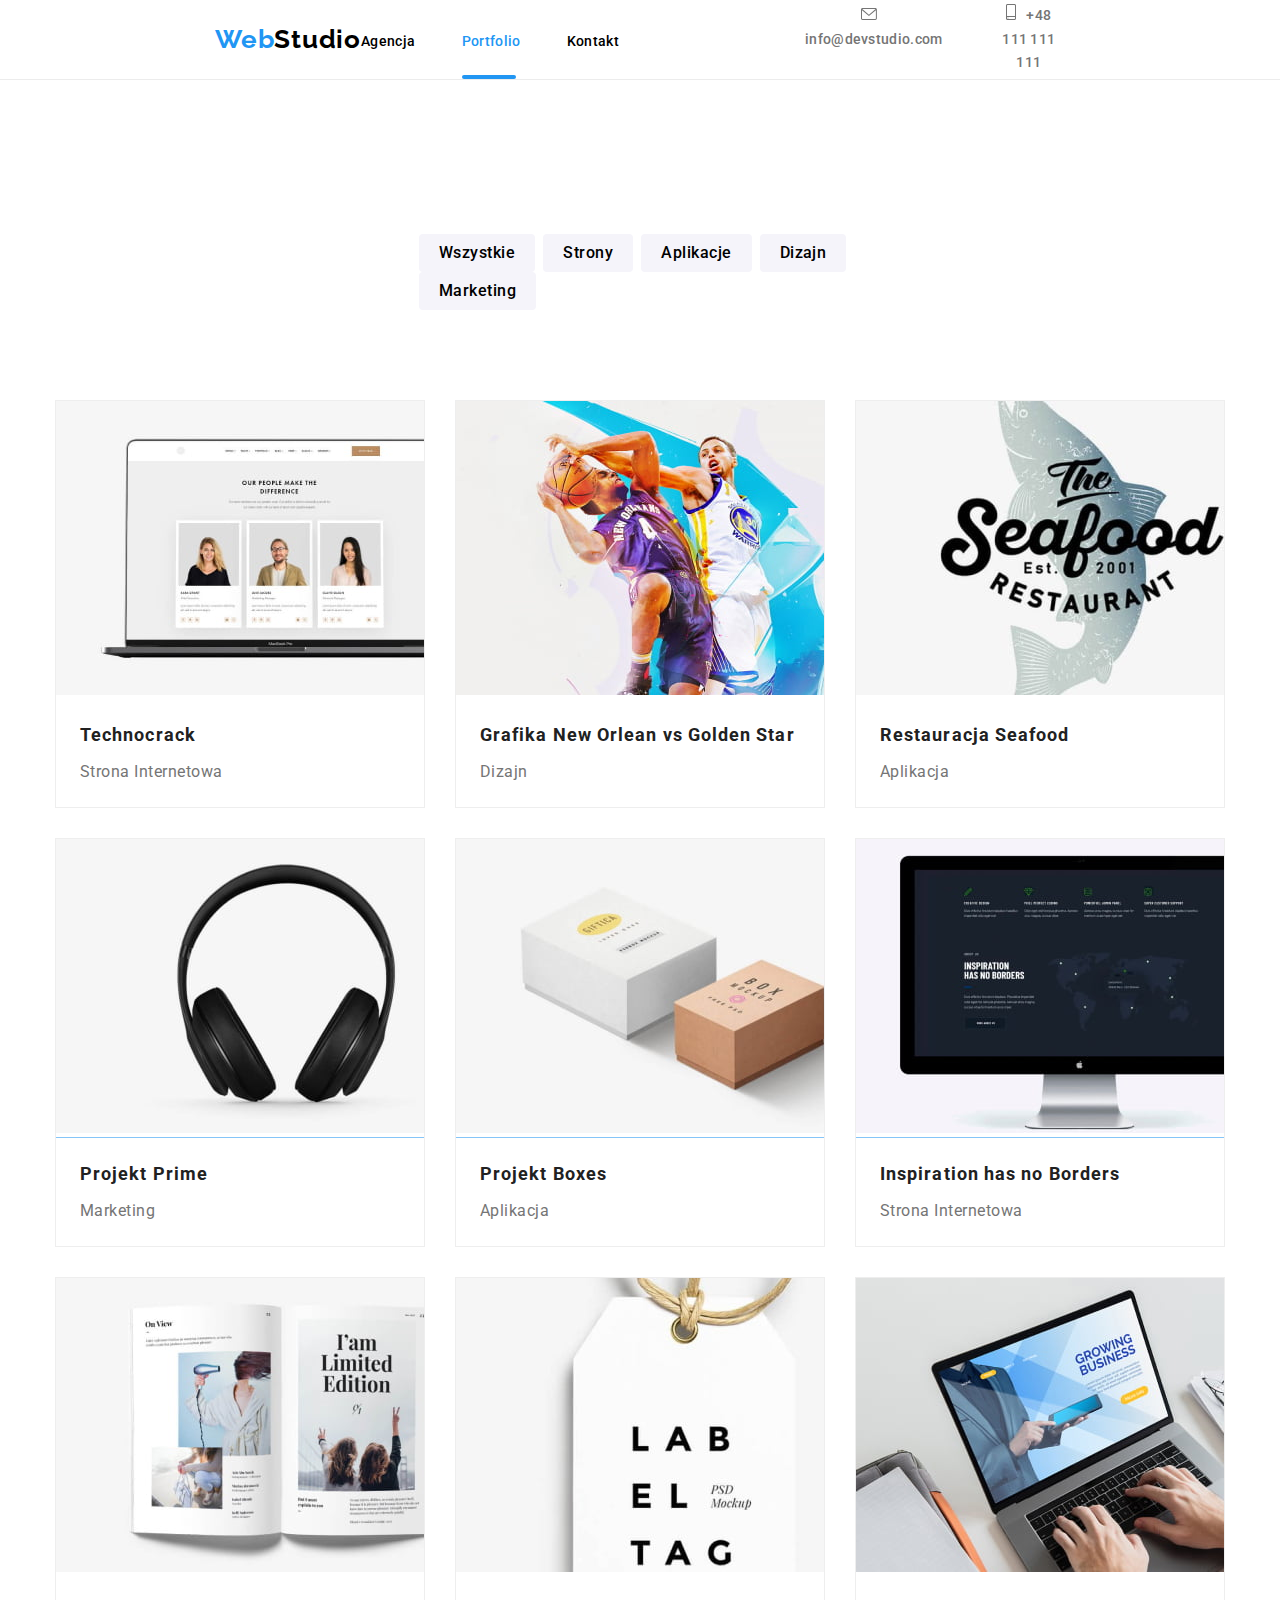
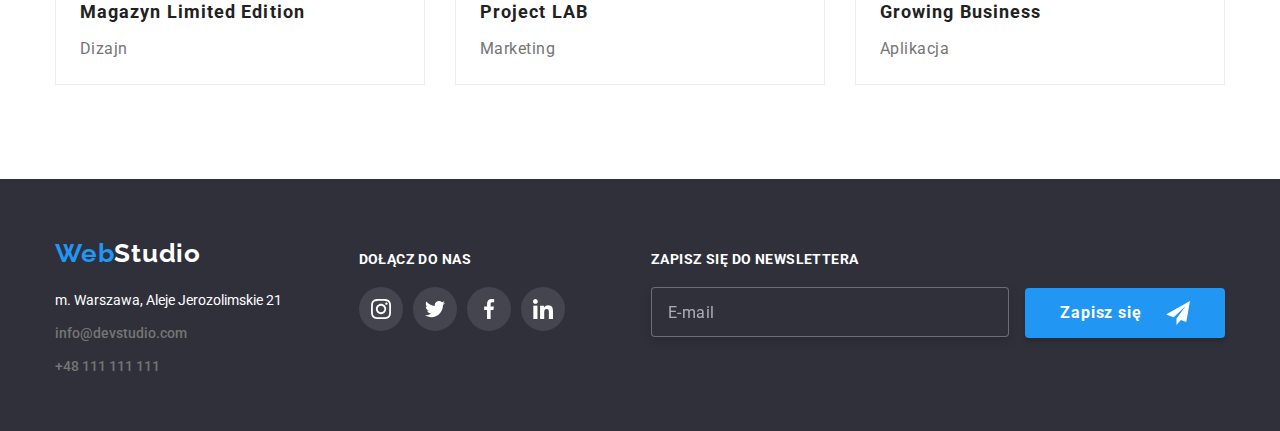
==== commit babf8a2d: "first_part" ====
--- a/portfolio.html
+++ b/portfolio.html
@@ -41,11 +41,11 @@
     <main>
         <div class="filters container container-align">
             <ul class="filters__button-list">
-                <li><button type="button" class="filters__button">Wszystkie</button></li>
-                <li><button type="button" class="filters__button">Strony</button></li>
-                <li><button type="button" class="filters__button">Aplikacje</button></li>
-                <li><button type="button" class="filters__button">Dizajn</button></li>
-                <li><button type="button" class="filters__button">Marketing</button></li>
+                <li><button type="button" class="filters__button filters__button--all">Wszystkie</button></li>
+                <li><button type="button" class="filters__button filters__button--pages">Strony</button></li>
+                <li><button type="button" class="filters__button filters__button--apps">Aplikacje</button></li>
+                <li><button type="button" class="filters__button filters__button--design">Dizajn</button></li>
+                <li><button type="button" class="filters__button filters__button--marketing">Marketing</button></li>
             </ul>
         </div>
 
@@ -54,12 +54,12 @@
               <li class="projects__item">
                 <figure class="figure figure__overlay">
                 <div class="figure__overlay">
-                <img
-                    src="images/technocrack.jpg"
-                    width="370"
-                    height="294"
-                    alt="Technocrack"
-                />
+                <picture>
+                    <source media="(max-width: 767.999px)"
+                        srcset="./images/technocrack-450.jpg 480w, ./images/technocrack-450@2x.jpg 960w"
+                        sizes="(min-width: 320px) 480px, 100vw">
+                    <img src="./images/technocrack-450.jpg" alt="Technocrack">
+                </picture>
                     <p class="figure__overlay-description">
                         Technocrack jest popularną platformą wykorzystywaną do rozpowszechniania koronawirusa. Firmy wykorzystują tę platformę
                         do celów szpiegowskich i ataków na niezabezpieczone serwery konkurencji
@@ -73,12 +73,12 @@
             <li class="projects__item">
                 <figure class="figure figure__overlay">
                 <div class="figure__overlay">
-                <img 
-                    src="images/orleanvsgolden.jpg" 
-                    width="370" 
-                    height="294"
-                    alt="New Orlen vs Golden Star" 
-                />
+                <picture>
+                    <source media="(max-width: 767.999px)"
+                        srcset="./images/orleanvsgolden-450.jpg 480w, ./images/orleanvsgolden-450@2x.jpg 960w"
+                        sizes="(min-width: 320px) 480px, 100vw">
+                    <img src="./images/orleanvsgolden-450.jpg" alt="New Orlean Vs Golden Star">
+                </picture>
                 <p class="figure__overlay-description">
                     Technocrack jest popularną platformą wykorzystywaną do rozpowszechniania koronawirusa. Firmy wykorzystują tę
                     platformę
@@ -93,12 +93,12 @@
             <li class="projects__item">
                 <figure class="figure figure__overlay">
                 <div class="figure__overlay">
-                <img 
-                    src="images/seafood.jpg" 
-                    width="370" 
-                    height="294" 
-                    alt="Seafood" 
-                />
+                <picture>
+                    <source media="(max-width: 767.999px)"
+                        srcset="./images/seafood-450.jpg 480w, ./images/seafood-450@2x.jpg 960w"
+                        sizes="(min-width: 320px) 480px, 100vw">
+                    <img src="./images/seafood-450.jpg" alt="Restauracja Seafood">
+                </picture>
                 <p class="figure__overlay-description">
                     Technocrack jest popularną platformą wykorzystywaną do rozpowszechniania koronawirusa. Firmy wykorzystują tę
                     platformę
@@ -113,12 +113,12 @@
             <li class="projects__item">
                 <figure class="figure figure__overlay">
                 <div class="figure__overlay">
-                <img 
-                    src="images/prime.jpg" 
-                    width="370" 
-                    height="294" 
-                    alt="Prime" 
-                />
+                <picture>
+                    <source media="(max-width: 767.999px)"
+                        srcset="./images/prime-450.jpg 480w, ./images/prime-450@2x.jpg 960w"
+                        sizes="(min-width: 320px) 480px, 100vw">
+                    <img src="./images/prime-450.jpg" alt="Projekt Prime">
+                </picture>
                 <p class="figure__overlay-description">
                     Technocrack jest popularną platformą wykorzystywaną do rozpowszechniania koronawirusa. Firmy wykorzystują tę
                     platformę
@@ -133,12 +133,12 @@
             <li class="projects__item">
                 <figure class="figure figure__overlay">
                 <div class="figure__overlay">
-                <img 
-                    src="images/boxes.jpg"
-                    width="370" 
-                    height="294" 
-                    alt="Boxes" 
-                />
+                <picture>
+                    <source media="(max-width: 767.999px)"
+                        srcset="./images/boxes-450.jpg 480w, ./images/boxes-450@2x.jpg 960w"
+                        sizes="(min-width: 320px) 480px, 100vw">
+                    <img src="./images/boxes-450.jpg" alt="Projekt Boxes">
+                </picture>
                 <p class="figure__overlay-description">
                     Technocrack jest popularną platformą wykorzystywaną do rozpowszechniania koronawirusa. Firmy wykorzystują tę
                     platformę
@@ -153,12 +153,12 @@
             <li class="projects__item">
                 <figure class="figure figure__overlay">
                 <div class="figure__overlay">
-                <img 
-                    src="images/inspiration.jpg" 
-                    width="370" 
-                    height="294" 
-                    alt="Inspiration" 
-                />
+                <picture>
+                    <source media="(max-width: 767.999px)"
+                        srcset="./images/inspiration-450.jpg 480w, ./images/inspiration-450@2x.jpg 960w"
+                        sizes="(min-width: 320px) 480px, 100vw">
+                    <img src="./images/inspiration-450.jpg" alt="Inspiration">
+                </picture>
                 <p class="figure__overlay-description">
                     Technocrack jest popularną platformą wykorzystywaną do rozpowszechniania koronawirusa. Firmy wykorzystują tę
                     platformę
@@ -173,12 +173,12 @@
             <li class="projects__item">
                 <figure class="figure figure__overlay">
                 <div class="figure__overlay">
-                <img 
-                    src="images/limitededition.jpg" 
-                    width="370" 
-                    height="294" 
-                    alt="Limited Edition" 
-                />
+                <picture>
+                    <source media="(max-width: 767.999px)"
+                        srcset="./images/limitededition-450.jpg 480w, ./images/limitededition-450@2x.jpg 960w"
+                        sizes="(min-width: 320px) 480px, 100vw">
+                    <img src="./images/limitededition-450.jpg" alt="Limited Edition">
+                </picture>
                 <p class="figure__overlay-description">
                     Technocrack jest popularną platformą wykorzystywaną do rozpowszechniania koronawirusa. Firmy wykorzystują tę
                     platformę
@@ -193,12 +193,12 @@
             <li class="projects__item">
                 <figure class="figure figure__overlay">
                 <div class="figure__overlay">
-                <img 
-                    src="images/projectlab.jpg" 
-                    width="370" 
-                    height="294" 
-                    alt="Projekt LAB" 
-                />
+                <picture>
+                    <source media="(max-width: 767.999px)"
+                        srcset="./images/projectlab-450.jpg 480w, ./images/projectlab-450@2x.jpg 960w"
+                        sizes="(min-width: 320px) 480px, 100vw">
+                    <img src="./images/projectlab-450.jpg" alt="Project LAB">
+                </picture>
                 <p class="figure__overlay-description">
                     Technocrack jest popularną platformą wykorzystywaną do rozpowszechniania koronawirusa. Firmy wykorzystują tę
                     platformę
@@ -213,12 +213,12 @@
             <li class="projects__item">
                 <figure class="figure figure__overlay">
                 <div class="figure__overlay">
-                <img 
-                    src="images/growingbusiness.jpg" 
-                    width="370" 
-                    height="294" 
-                    alt="Growing Business" 
-                />
+                <picture>
+                    <source media="(max-width: 767.999px)"
+                        srcset="./images/growingbusiness-450.jpg 480w, ./images/growingbusiness-450@2x.jpg 960w"
+                        sizes="(min-width: 320px) 480px, 100vw">
+                    <img src="./images/growingbusiness-450.jpg" alt="Growing Business">
+                </picture>
                 <p class="figure__overlay-description">
                     Technocrack jest popularną platformą wykorzystywaną do rozpowszechniania koronawirusa. Firmy wykorzystują tę
                     platformę
--- a/css/main.min.css
+++ b/css/main.min.css
@@ -1,2 +1,2 @@
-.visually-hidden{position:absolute !important;clip:rect(1px 1px 1px 1px);clip:rect(1px, 1px, 1px, 1px);padding:0 !important;border:0 !important;height:1px !important;width:1px !important;overflow:hidden}*,*::before,*::after{box-sizing:border-box}:root{--brand-colour: #2196f3;--text-one: #212121;--text-two: #757575;--text-three: #000;--icon-color: #AFB1B8;--background-one: #2f303a;--background-two: #f5f4fa;--background-three: #F5F4FA;--font-families: 'Roboto';--basic-color: #fff}body{font-family:var(--font-families),"Raleway",sans-serif;color:var(--text-one);max-width:1600px;margin:0 auto}.contact{text-decoration:none;color:var(--text-two);fill:var(--text-two);line-height:171%;font-size:14px;font-weight:500;transition-property:color;transition-duration:250ms;transition-timing-function:cubic-bezier(0.4, 0, 0.2, 1)}.contact:hover,.contact:focus{color:var(--brand-colour);fill:var(--brand-colour)}.relative{position:relative}.title{text-align:center;font-weight:700;font-size:36px;line-height:42px;letter-spacing:0.03em}.icon{width:20px;height:20px}.section{padding-top:94px;padding-bottom:94px}.container{max-width:1600px;padding-left:auto;padding-right:auto}.container--align{text-align:center}.header__logo{color:var(--text-three)}.header__logo,.footer__logo{font-size:26px;font-weight:700;font-family:'Raleway';letter-spacing:0.03em;text-decoration:none;transition-property:color;transition-duration:250ms;transition-timing-function:cubic-bezier(0.4, 0, 0.2, 1)}.header__logo:focus,.header__logo:hover,.footer__logo:focus,.footer__logo:hover{color:var(--brand-colour);fill:var(--brand-colour)}.footer__logo{color:var(--basic-color);margin-top:60px;margin-bottom:20px}.logo__branding{color:var(--brand-colour)}.backdrop{position:fixed;left:0;top:0;width:100%;height:100%;background-color:rgba(0,0,0,0.2);transition-property:opacity;transition-duration:250ms;transition-timing-function:cubic-bezier(0.4, 0, 0.2, 1)}.modal-window{position:absolute;top:50%;left:50%;transform:translate(-50%, -50%);width:528px;height:581px;background-color:var(--basic-color);border-radius:4px;transition-property:all;transition-duration:250ms;transition-timing-function:cubic-bezier(0.4, 0, 0.2, 1)}.is-hidden{opacity:0;visibility:hidden;pointer-events:none}.close-button{position:absolute;top:8px;right:8px;width:30px;height:30px;border:1px solid rgba(0,0,0,0.1);border-radius:50%;cursor:pointer;background-color:var(--basic-color);transition-property:background-color;transition-duration:250ms;transition-timing-function:cubic-bezier(0.4, 0, 0.2, 1)}.close-button:hover,.close-button:focus{background-color:var(--brand-colour);fill:var(--basic-color)}.close-button__x{width:11px;height:11px}.form-title{margin-top:40px;margin-bottom:12px;font-weight:700;font-size:20px;line-height:23px;text-align:center;letter-spacing:0.03em;color:var(--text-one)}.form{display:flex;flex-direction:column;align-items:center}.form__item{display:flex;flex-direction:column;font-size:12px;letter-spacing:0.01em;color:var(--text-two)}.form__input{width:448px;height:40px;padding-left:40px;margin-bottom:10px;margin-top:4px;border:1px solid rgba(33,33,33,0.2);border-radius:4px;transition-property:border-color;transition-duration:250ms;transition-timing-function:cubic-bezier(0.4, 0, 0.2, 1)}.form__comment{width:448px;height:120px;margin-bottom:20px;margin-top:4px;border:1px solid rgba(33,33,33,0.2);border-radius:4px;resize:none;padding:12px 16px;transition-property:border-color;transition-duration:250ms;transition-timing-function:cubic-bezier(0.4, 0, 0.2, 1)}.form__comment::placeholder{font-size:12px;line-height:14px;letter-spacing:0.01em;color:rgba(117,117,117,0.5)}.form__checkbox-box{display:flex}.form__checkbox{margin-top:5px}.form__checkbox-description{margin-top:0px;font-size:14px;line-height:171%;letter-spacing:0.03em;color:var(--text-two)}.form__checkbox-description::before{display:inline-block;content:"";width:16px;height:15px;border:1px solid var(--text-three);border-radius:2px}.form__checkbox:checked+.form__checkbox-description::before{background-color:var(--brand-colour);border:none;background-image:url("data:image/svg+xml;charset=utf8,%3Csvg width='13' height='10' viewBox='0 0 13 10' fill='none' xmlns='http://www.w3.org/2000/svg'%3E%3Cpath d='M1.95703 4.75166L1.88825 4.68604L1.81923 4.75141L0.93123 5.59258L0.854858 5.66492L0.930974 5.73753L4.42671 9.07236L4.49574 9.1382L4.56476 9.07236L12.069 1.91352L12.1449 1.84116L12.069 1.76881L11.1873 0.927644L11.1183 0.861826L11.0493 0.927611L4.49577 7.17353L1.95703 4.75166Z' fill='white' stroke='white' stroke-width='0.2'/%3E%3C/svg%3E");background-repeat:no-repeat;background-position:center;flex-direction:center;text-align:center}.form__link{color:var(--brand-colour)}.form__submit{width:200px;height:50px;box-shadow:0px 4px 4px rgba(0,0,0,0.15);border-radius:4px;background-color:var(--brand-colour);color:var(--basic-color);font-weight:700;font-size:16px;line-height:188%;letter-spacing:0.06em;border:none;cursor:pointer;transition-property:background-color;transition-duration:250ms;transition-timing-function:cubic-bezier(0.4, 0, 0.2, 1)}.form__submit:hover,.form__submit:focus{background-color:var(--basic-color);color:var(--brand-colour)}.form__person{position:absolute;top:19.5%;transform:translateY(-50%);left:54px;transition:fill 250ms cubic-bezier(0.4, 0, 0.2, 1)}.form__phone{position:absolute;top:31%;transform:translateY(-50%);left:54px;transition:fill 250ms cubic-bezier(0.4, 0, 0.2, 1)}.form__email{position:absolute;top:42.7%;transform:translateY(-50%);left:54px;transition:fill 250ms cubic-bezier(0.4, 0, 0.2, 1)}.form__item:hover,.form__item:focus,.form__input:hover,.form__input:focus,.form__comment:hover,.form__comment:focus{border-color:var(--brand-colour);fill:var(--brand-colour)}.form__phone:hover,.form__phone:focus,.form__person:focus,.form__person:hover,.form__email:hover,.form__email:focus{fill:var(--brand-colour)}.header{display:flex;align-items:center;justify-content:space-between;border-bottom:1px solid #ececec;height:80px;margin:0 auto}.header__heading{margin-left:215px}.header__menu{list-style-type:none;display:flex;padding-left:0px;padding-right:93px;letter-spacing:0.02em;margin-bottom:0px;margin-top:32px;align-items:baseline}.header__current-page-link{text-decoration:none;color:var(--brand-colour)}.header__current-page-link::after{display:block;content:' ';background-color:var(--brand-colour);width:54px;height:4px;margin-top:26.5px;border-radius:2px}.header__nav{text-decoration:none;color:var(--text-three);transition-property:color;transition-duration:250ms;transition-timing-function:cubic-bezier(0.4, 0, 0.2, 1)}.header__nav:focus,.header__nav:hover{color:var(--brand-colour);fill:var(--brand-colour)}.header__current-page{max-height:48px}.header__nav,.header__current-page{font-size:14px;font-weight:500}.header__nav{padding-right:46.5px}.header__nav--padding{padding-right:46px}.header__nav--padding{padding-left:46px}.header__contacts{display:flex;list-style-type:none;justify-content:end;letter-spacing:0.02em;margin-right:215px}.header__mail{padding-right:50px}.header__icon{margin-right:10px;transition-property:color;transition-duration:250ms;transition-timing-function:cubic-bezier(0.4, 0, 0.2, 1)}.footer{background-color:var(--background-one);color:var(--basic-color);height:252px;padding-top:40px}.footer__list{display:flex;list-style:none;padding-left:0px;max-width:1170px;margin-top:0px;margin-left:215px;justify-content:space-between}.footer__address{font-style:normal;font-size:14px;line-height:171%;margin-bottom:9px}.footer__contacts{list-style-type:none;padding-left:0px;margin-top:0px}.footer__join{margin-bottom:20px;margin-top:32px;font-weight:700;font-size:14px;line-height:16px;letter-spacing:0.03em;text-transform:uppercase}.footer__social-list{display:flex;list-style:none;padding-left:0px}.footer__social-item{padding-right:10px}.footer__social-icon{display:flex;width:44px;height:44px;border-radius:50%;align-items:center;justify-content:center;fill:#fff;background-color:rgba(255,255,255,0.1);transition-property:fill, background-color;transition-duration:250ms;transition-timing-function:cubic-bezier(0.4, 0, 0.2, 1)}.footer__social-icon:hover,.footer__social-icon:focus{fill:#fff;background-color:var(--brand-colour)}.footer__form{width:358px;height:50px;padding-left:16px;margin-right:12px;background-color:var(--background-one);border:1px solid rgba(255,255,255,0.3);box-sizing:border-box;filter:drop-shadow(0px 4px 4px rgba(0,0,0,0.15));border-radius:4px;color:var(--basic-color);transition-property:border-color;transition-duration:250ms;transition-timing-function:cubic-bezier(0.4, 0, 0.2, 1)}.footer__form::placeholder{letter-spacing:0.03em;color:rgba(255,255,255,0.6)}.footer__form:hover,.footer__form:focus{border-color:var(--brand-colour)}.footer__submit{display:inline-flex;justify-content:center;align-items:center;width:200px;height:50px;background-color:var(--brand-colour);border:none;box-shadow:0px 4px 4px rgba(0,0,0,0.15);border-radius:4px;cursor:pointer;font-size:16px;font-weight:700;line-height:188%;letter-spacing:0.06em;color:var(--basic-color);fill:var(--basic-color);transition-property:background-color;transition-duration:250ms;transition-timing-function:cubic-bezier(0.4, 0, 0.2, 1)}.footer__submit:hover,.footer__submit:focus{background-color:var(--basic-color);color:var(--brand-colour);fill:var(--brand-colour)}.footer__icon{margin-left:24px}.footer__mail{padding-bottom:9px}.face{background-image:linear-gradient(rgba(47,48,58,0.4), rgba(47,48,58,0.4)),url("/images/main-background.jpg");background-size:cover;background-repeat:no-repeat;box-shadow:0px 4px 4px rgba(0,0,0,0.25);color:var(--basic-color);font-size:44px;font-weight:900;line-height:136%;text-align:center;letter-spacing:0.06em;text-transform:uppercase;height:600px;border:1px;border-color:#000}.face__title{margin:0px;padding-top:200px;line-height:136%;letter-spacing:0.06em;font-size:44px}.face__button{margin-top:0px;padding-top:30px}.button-order{background-color:var(--brand-colour);color:var(--basic-color);font-size:16px;font-weight:700;line-height:188%;cursor:pointer;border:none;border-radius:4px;padding:10px 41px;transition-property:color, background-color, box-shadow;transition-duration:250ms;transition-timing-function:cubic-bezier(0.4, 0, 0.2, 1)}.button-order:hover{background-color:var(--basic-color);color:var(--brand-colour);box-shadow:0px 4px 4px rgba(0,0,0,0.15)}.advantages{padding:94px 0px;margin-left:215px;max-width:1170px}.advantages__list{display:flex;justify-content:space-around;list-style:none;margin:0px;width:1170px;padding:0px}.advantages__icon{width:270px;height:120px;background-color:var(--background-three);border-radius:4px;padding:25px 100px;margin-bottom:30px}.advantages__title{font-weight:700;margin-top:0px;text-align:start}.advantages__description{color:var(--text-two);line-height:171%;letter-spacing:0.03em;text-align:start}.about-list{display:flex;list-style:none;padding:50px 215px 94px 215px;justify-content:space-between;margin:0 auto}.description{position:absolute;top:224px;background-color:rgba(47,48,58,0.8);width:370px;height:70px;text-align:center}.description__text{margin-top:27px;font-weight:700;font-size:14px;line-height:16px;text-align:center;letter-spacing:0.03em;text-transform:uppercase;color:var(--basic-color)}.team{background-color:var(--background-two);padding-top:94px;padding-bottom:94px}.team__list{display:flex;list-style:none;padding:50px 215px 0px 215px;justify-content:space-between;margin-bottom:0px}.team__item{box-shadow:0px 1px 3px rgba(0,0,0,0.12),0px 1px 1px rgba(0,0,0,0.14),0px 2px 1px rgba(0,0,0,0.2);border-radius:0px 0px 4px 4px;max-width:270px;border:none}.team__item-background{background-color:var(--basic-color);border:1px solid #eeeeee;margin:0px}.team__name{font-weight:500;font-size:16px;text-align:center;letter-spacing:0.03em;margin-bottom:10px}.team__description{text-align:center;margin-bottom:16px;margin-top:10px;color:var(--text-two);font-size:16px;line-height:188%;letter-spacing:0.03em}.team__social{max-width:206px;list-style:none;display:flex;margin-bottom:30px;padding:0;justify-content:space-between;margin-left:32px}.team__link{display:flex;width:44px;height:44px;border-radius:50%;align-items:center;justify-content:center;fill:var(--icon-color);transition-property:fill, background-color;transition-duration:250ms;transition-timing-function:cubic-bezier(0.4, 0, 0.2, 1)}.team__link:hover,.team__link:focus{fill:#fff;background-color:var(--brand-colour)}.clients{padding-top:94px}.clients__list{display:flex;justify-content:space-between;list-style:none;width:1170px;margin:50px 215px 53px 215px;padding-left:0px;padding:0px}.clients__link{display:flex;width:170px;height:92px;border:1px solid #AFB1B8;border-radius:4px;fill:var(--icon-color);cursor:pointer;justify-content:center;align-items:center;transition-property:fill, background-color, border-color;transition-duration:250ms;transition-timing-function:cubic-bezier(0.4, 0, 0.2, 1)}.clients__link:hover,.clients__link:focus{fill:var(--brand-colour);border-color:var(--brand-colour)}.clients__logo{width:106px;height:60px}.filters{display:flex;justify-content:center;padding-top:94px;padding-bottom:50px}.filters__button-list{font-weight:500;font-size:16px;line-height:162%;list-style-type:none;display:flex;letter-spacing:0.03em;padding:0}.filters__button{background-color:var(--background-two);border:none;cursor:pointer;font-size:16px;font-weight:500;margin-left:4px;margin-right:4px;border-radius:4px;padding:6px 20px;transition-property:color, background-color, box-shadow;transition-duration:250ms;transition-timing-function:cubic-bezier(0.4, 0, 0.2, 1)}.filters__button:hover,.filters__button:focus{background-color:var(--brand-colour);color:var(--basic-color);box-shadow:0px 3px 1px rgba(0,0,0,0.1),0px 1px 2px rgba(0,0,0,0.08),0px 2px 2px rgba(0,0,0,0.12)}.projects{padding-top:0px;padding-bottom:94px;max-width:1170px;margin:0 auto;align-items:center}.projects__list{list-style-type:none;display:flex;flex-wrap:wrap;margin-right:-30px;margin-top:-30px;padding-left:0px}.projects__item{display:flex;justify-content:center;margin-right:30px;margin-top:30px;flex-basis:calc(100% / 3 - 30px);max-width:370px;cursor:pointer;transition-property:box-shadow;transition-duration:250ms;transition-timing-function:cubic-bezier(0.4, 0, 0.2, 1)}.projects__item:hover{box-shadow:0px 1px 1px rgba(0,0,0,0.12),0px 4px 4px rgba(0,0,0,0.06),1px 4px 6px rgba(0,0,0,0.16)}.figure{background-color:var(--basic-color);border:1px solid #eeeeee;margin:0px}.figure__overlay{position:relative;overflow:hidden}.figure__overlay:hover .figure__overlay-description{transform:translateY(0)}.figure__overlay-description{position:absolute;top:0;left:0;width:100%;height:100%;background:rgba(33,150,243,0.9);font-size:18px;line-height:28px;letter-spacing:0.03em;color:var(--basic-color);padding-top:49px;padding-left:24px;padding-right:45px;margin:0;transform:translateY(100%);transition:transform 1500ms;transition-timing-function:cubic-bezier(0.4, 0, 0.2, 1)}.figure__caption{padding:0px 24px 20px 24px}.figure__caption-top{font-weight:700;font-size:18px;line-height:200%;letter-spacing:0.06em;margin-bottom:4px}.figure__caption-top,.figure__caption-bottom{text-align:start}.figure__caption-bottom{color:var(--text-two);font-size:16px;line-height:188%;letter-spacing:0.03em;margin-top:0px;margin-bottom:0px}
+.visually-hidden{position:absolute !important;clip:rect(1px 1px 1px 1px);clip:rect(1px, 1px, 1px, 1px);padding:0 !important;border:0 !important;height:1px !important;width:1px !important;overflow:hidden}*,*::before,*::after{box-sizing:border-box}:root{--brand-colour: #2196f3;--text-one: #212121;--text-two: #757575;--text-three: #000;--icon-color: #AFB1B8;--background-one: #2f303a;--background-two: #f5f4fa;--background-three: #F5F4FA;--font-families: 'Roboto';--basic-color: #fff}body{font-family:var(--font-families),"Raleway",sans-serif;color:var(--text-one);max-width:1600px;margin:0 auto}.contact{text-decoration:none;color:var(--text-two);fill:var(--text-two);line-height:171%;font-size:14px;font-weight:500;transition-property:color;transition-duration:250ms;transition-timing-function:cubic-bezier(0.4, 0, 0.2, 1)}.contact:hover,.contact:focus{color:var(--brand-colour);fill:var(--brand-colour)}.relative{position:relative}.icon{width:20px;height:20px}.title{text-align:center;font-weight:700;font-size:28px;line-height:33px;letter-spacing:0.03em;color:var(--text-one);margin:0}@media screen and (min-width: 1200px){.title{font-size:36px;line-height:42px}}@media screen and (min-width: 1200px){.section{padding-top:94px;padding-bottom:94px}.container{max-width:1600px;padding-left:auto;padding-right:auto}.container--align{text-align:center}}.header__logo{color:var(--text-three)}.header__logo,.footer__logo{font-size:24px;font-weight:700;line-height:28px;letter-spacing:0.03em;font-family:'Raleway';text-decoration:none;transition-property:color;transition-duration:250ms;transition-timing-function:cubic-bezier(0.4, 0, 0.2, 1)}.header__logo:focus,.header__logo:hover,.footer__logo:focus,.footer__logo:hover{color:var(--brand-colour);fill:var(--brand-colour)}.footer__logo{color:var(--basic-color)}.logo__branding{color:var(--brand-colour)}@media screen and (max-width: 767.999px){.footer__logo-mobile{margin:0;margin-bottom:20px}}@media screen and (min-width: 1200px){.header__logo,.footer__logo{font-size:26px}.footer__logo{margin-top:60px;margin-bottom:20px}}.backdrop{position:fixed;left:0;top:0;width:100%;height:100%;background-color:rgba(0,0,0,0.2);transition-property:opacity;transition-duration:250ms;transition-timing-function:cubic-bezier(0.4, 0, 0.2, 1)}.modal-window{position:absolute;top:50%;left:50%;transform:translate(-50%, -50%);width:450px;height:609px;background-color:var(--basic-color);border-radius:4px;transition-property:all;transition-duration:250ms;transition-timing-function:cubic-bezier(0.4, 0, 0.2, 1)}.is-hidden{opacity:0;visibility:hidden;pointer-events:none}.close-button{position:absolute;top:8px;right:8px;width:30px;height:30px;border:1px solid rgba(0,0,0,0.1);border-radius:50%;cursor:pointer;background-color:var(--basic-color);transition-property:background-color;transition-duration:250ms;transition-timing-function:cubic-bezier(0.4, 0, 0.2, 1)}.close-button:hover,.close-button:focus{background-color:var(--brand-colour);fill:var(--basic-color)}.close-button__x{width:11px;height:11px}.form-title{margin:40px auto 12px;font-weight:700;font-size:20px;line-height:150%;text-align:center;letter-spacing:0.03em;color:var(--text-one)}.form{display:flex;flex-direction:column;align-items:center}.form__item{display:flex;flex-direction:column;font-size:12px;letter-spacing:0.01em;color:var(--text-two)}.form__input{width:370px;height:40px;padding-left:40px;margin-bottom:10px;margin-top:4px;border:1px solid rgba(33,33,33,0.2);border-radius:4px;transition-property:border-color;transition-duration:250ms;transition-timing-function:cubic-bezier(0.4, 0, 0.2, 1)}.form__comment{width:370px;height:120px;margin-bottom:20px;margin-top:4px;border:1px solid rgba(33,33,33,0.2);border-radius:4px;resize:none;padding:12px 16px;transition-property:border-color;transition-duration:250ms;transition-timing-function:cubic-bezier(0.4, 0, 0.2, 1)}.form__comment::placeholder{font-size:12px;line-height:14px;letter-spacing:0.01em;color:rgba(117,117,117,0.5)}.form__checkbox-box{display:flex}.form__checkbox{margin-top:5px}.form__checkbox-description{margin-top:0px;font-size:12px;line-height:14px;letter-spacing:0.03em;color:var(--text-two)}.form__checkbox-description::before{display:inline-block;content:"";width:16px;height:15px;border:1px solid var(--text-three);border-radius:2px}.form__checkbox:checked+.form__checkbox-description::before{background-color:var(--brand-colour);border:none;background-image:url("data:image/svg+xml;charset=utf8,%3Csvg width='13' height='10' viewBox='0 0 13 10' fill='none' xmlns='http://www.w3.org/2000/svg'%3E%3Cpath d='M1.95703 4.75166L1.88825 4.68604L1.81923 4.75141L0.93123 5.59258L0.854858 5.66492L0.930974 5.73753L4.42671 9.07236L4.49574 9.1382L4.56476 9.07236L12.069 1.91352L12.1449 1.84116L12.069 1.76881L11.1873 0.927644L11.1183 0.861826L11.0493 0.927611L4.49577 7.17353L1.95703 4.75166Z' fill='white' stroke='white' stroke-width='0.2'/%3E%3C/svg%3E");background-repeat:no-repeat;background-position:center;flex-direction:center;text-align:center}.form__link{color:var(--brand-colour)}.form__submit{width:200px;height:50px;margin-top:20px;box-shadow:0px 4px 4px rgba(0,0,0,0.15);border-radius:4px;background-color:var(--brand-colour);color:var(--basic-color);font-weight:700;font-size:16px;line-height:188%;letter-spacing:0.06em;border:none;cursor:pointer;transition-property:background-color;transition-duration:250ms;transition-timing-function:cubic-bezier(0.4, 0, 0.2, 1)}.form__submit:hover,.form__submit:focus{background-color:var(--basic-color);color:var(--brand-colour)}.form__person{position:absolute;top:24.5%;transform:translateY(-50%);left:54px;transition:fill 250ms cubic-bezier(0.4, 0, 0.2, 1)}.form__phone{position:absolute;top:36%;transform:translateY(-50%);left:54px;transition:fill 250ms cubic-bezier(0.4, 0, 0.2, 1)}.form__email{position:absolute;top:47%;transform:translateY(-50%);left:54px;transition:fill 250ms cubic-bezier(0.4, 0, 0.2, 1)}.form__item:hover,.form__item:focus,.form__input:hover,.form__input:focus,.form__comment:hover,.form__comment:focus{border-color:var(--brand-colour);fill:var(--brand-colour)}.form__phone:hover,.form__phone:focus,.form__person:focus,.form__person:hover,.form__email:hover,.form__email:focus{fill:var(--brand-colour)}@media screen and (max-width: 767.99px){.form-title{max-width:370px}}@media screen and (min-width: 1200px){.modal-window{width:528px;height:581px}.form-title{line-height:23px}.form__input{width:448px}.form__comment{width:448px}.form__person{top:19.5%}.form__phone{top:31%}.form__email{top:42.7%}.form__checkbox-description{font-size:14px;line-height:171%}}.header{display:flex;align-items:center;border-bottom:1px solid #ececec;height:60px}@media screen and (max-width: 767.999px){.header{padding:0 15px}.header__menu,.header__contacts{display:none}}@media screen and (min-width: 1200px){.header{justify-content:space-between;height:80px;margin:0 auto}.header__heading{margin-left:215px}.header__menu{list-style-type:none;display:flex;padding-left:0px;padding-right:100px;letter-spacing:0.02em;margin-bottom:0px;margin-top:32px;align-items:baseline}.header__current-page-link{text-decoration:none;color:var(--brand-colour)}.header__current-page-link::after{display:block;content:' ';background-color:var(--brand-colour);width:54px;height:4px;margin-top:26.5px;border-radius:2px}.header__nav{text-decoration:none;color:var(--text-three);transition-property:color;transition-duration:250ms;transition-timing-function:cubic-bezier(0.4, 0, 0.2, 1)}.header__nav:focus,.header__nav:hover{color:var(--brand-colour);fill:var(--brand-colour)}.header__current-page{max-height:48px}.header__nav,.header__current-page{font-size:14px;font-weight:500}.header__nav{padding-right:46.5px}.header__nav--padding{padding-right:46px}.header__nav--padding{padding-left:46px}.header__contacts{display:flex;list-style-type:none;justify-content:end;letter-spacing:0.02em;margin-right:215px}.header__mail{padding-right:50px}.header__icon{margin-right:10px;transition-property:color;transition-duration:250ms;transition-timing-function:cubic-bezier(0.4, 0, 0.2, 1)}}.footer{background-color:var(--background-one);color:var(--basic-color);padding:60px 0}.footer__list{list-style:none;padding-left:0px;max-width:450px;margin:0 auto}.footer__address{font-style:normal;font-size:14px;line-height:171%;margin-bottom:8px}.footer__contacts{list-style-type:none;padding-left:0px;margin-top:0px}.footer__join{margin-bottom:20px;margin-top:0px;font-weight:700;font-size:14px;line-height:16px;letter-spacing:0.03em;text-transform:uppercase}.footer__social-list{display:flex;list-style:none;padding-left:0px}.footer__social-icon{display:flex;width:44px;height:44px;border-radius:50%;align-items:center;justify-content:center;fill:#fff;background-color:rgba(255,255,255,0.1);transition-property:fill, background-color;transition-duration:250ms;transition-timing-function:cubic-bezier(0.4, 0, 0.2, 1)}.footer__social-icon:hover,.footer__social-icon:focus{fill:#fff;background-color:var(--brand-colour)}.footer__form{width:450px;height:50px;padding-left:16px;margin:0 0 20px;background-color:var(--background-one);border:1px solid rgba(255,255,255,0.3);box-sizing:border-box;filter:drop-shadow(0px 4px 4px rgba(0,0,0,0.15));border-radius:4px;color:var(--basic-color);transition-property:border-color;transition-duration:250ms;transition-timing-function:cubic-bezier(0.4, 0, 0.2, 1)}.footer__form::placeholder{letter-spacing:0.03em;color:rgba(255,255,255,0.6)}.footer__form:hover,.footer__form:focus{border-color:var(--brand-colour)}.footer__submit{display:inline-flex;justify-content:center;align-items:center;width:200px;height:50px;background-color:var(--brand-colour);border:none;box-shadow:0px 4px 4px rgba(0,0,0,0.15);border-radius:4px;cursor:pointer;font-size:16px;font-weight:700;line-height:188%;letter-spacing:0.06em;color:var(--basic-color);fill:var(--basic-color);transition-property:background-color;transition-duration:250ms;transition-timing-function:cubic-bezier(0.4, 0, 0.2, 1)}.footer__submit:hover,.footer__submit:focus{background-color:var(--basic-color);color:var(--brand-colour);fill:var(--brand-colour)}.footer__icon{margin-left:24px}.footer__mail{padding-bottom:9px}@media screen and (max-width: 767.999px){.footer__list{text-align:center}.footer__contacts{margin-bottom:60px}.footer__social-list{justify-content:space-between;width:206px;margin:0 auto 60px}}@media screen and (min-width: 1200px){.footer{height:252px;padding-top:40px}.footer__list{display:flex;max-width:1170px;justify-content:space-between}.footer__address{margin-bottom:9px}.footer__join{margin-top:32px}.footer__social-item{padding-right:10px}.footer__form{width:358px;margin-right:12px}}.face{box-shadow:0px 4px 4px rgba(0,0,0,0.25);color:var(--basic-color);font-weight:900;text-align:center;text-transform:uppercase;height:400px;background-image:linear-gradient(rgba(47,48,58,0.4), rgba(47,48,58,0.4)),url("../../images/main-background-480-400.jpg");background-size:cover;background-repeat:no-repeat}@media (min-device-pixel-ratio: 2), (min-resolution: 192dpi), (min-resolution: 2dppx){.face{background-image:linear-gradient(rgba(47,48,58,0.4), rgba(47,48,58,0.4)),url("../../images/main-background-960-800.jpg")}}.face__title{line-height:162%;letter-spacing:0.06em;font-size:26px;margin:0px;padding-top:118px}.face__button{margin-top:30px;padding-top:0px}.button-order{background-color:var(--brand-colour);color:var(--basic-color);font-size:16px;font-weight:700;line-height:188%;cursor:pointer;border:none;border-radius:4px;padding:10px 41px;letter-spacing:0.06em;transition-property:color, background-color, box-shadow;transition-duration:250ms;transition-timing-function:cubic-bezier(0.4, 0, 0.2, 1)}.button-order:hover{background-color:var(--basic-color);color:var(--brand-colour);box-shadow:0px 4px 4px rgba(0,0,0,0.15)}@media screen and (min-width: 1200px){.face{background-image:linear-gradient(rgba(47,48,58,0.4), rgba(47,48,58,0.4)),url("/images/main-background.jpg");height:600px;border:1px;border-color:#000}.face__title{padding-top:200px;line-height:136%;font-size:44px}}.advantages{padding:60px 0px 45px;margin:0 auto;max-width:450px}.advantages__list{list-style:none;padding:0;margin:0}.advantages__icon{width:450px;height:120px;padding:25px 190px;background-color:var(--background-three);border-radius:4px;margin-bottom:30px}.advantages__title{font-weight:700;margin-top:0px;text-align:center;margin-bottom:10px}.advantages__description{color:var(--text-two);line-height:171%;letter-spacing:0.03em;text-align:start;font-size:14px;margin:0 0 30px}@media screen and (min-width: 1200px){.advantages{padding:94px 0px;margin-left:215px;max-width:1170px}.advantages__list{display:flex;justify-content:space-around;width:1170px}.advantages__icon{width:270px;height:120px;padding:25px 100px}.advantages__title{text-align:start}}@media screen and (max-width: 1199.999px){.about{display:none}}.about__list{display:flex;list-style:none;padding:50px 215px 94px 215px;justify-content:space-between;margin:0 auto}.description{position:absolute;top:224px;background-color:rgba(47,48,58,0.8);width:370px;height:70px;text-align:center}.description__text{margin-top:27px;font-weight:700;font-size:14px;line-height:16px;text-align:center;letter-spacing:0.03em;text-transform:uppercase;color:var(--basic-color)}.team{background-color:var(--background-two);padding:60px 0}.team__list{list-style:none;padding:0;margin-bottom:0px;margin-top:30px}.team__item{box-shadow:0px 1px 3px rgba(0,0,0,0.12),0px 1px 1px rgba(0,0,0,0.14),0px 2px 1px rgba(0,0,0,0.2);max-width:450px;margin:0 auto;border-radius:0px 0px 4px 4px}.team__item-background{background-color:var(--basic-color);border:1px solid #eeeeee;margin:0 0 30px}.team__name{font-weight:500;font-size:16px;text-align:center;letter-spacing:0.03em;margin-bottom:10px;color:var(--text-one)}.team__description{text-align:center;margin-top:10px;margin-bottom:16px;font-size:16px;line-height:19px;letter-spacing:0.03em;color:var(--text-two)}.team__social{max-width:206px;list-style:none;display:flex;padding:0;justify-content:space-between;margin:0 auto 24px}.team__link{display:flex;width:44px;height:44px;border-radius:50%;align-items:center;justify-content:center;fill:var(--icon-color);transition-property:fill, background-color;transition-duration:250ms;transition-timing-function:cubic-bezier(0.4, 0, 0.2, 1)}.team__link:hover,.team__link:focus{fill:#fff;background-color:var(--brand-colour)}@media screen and (max-width: 767.999px){.team__name{margin:30px 0 0}}@media screen and (min-width: 1200px){.team{padding-top:94px;padding-bottom:94px}.team__list{display:flex;padding:50px 215px 0px 215px;justify-content:space-between}.team__item{max-width:270px}.team__description{line-height:188%}.team__social{margin:0 auto 30px}}.clients{padding:60px 0}.clients__list{margin:30px auto 0;list-style:none;display:flex;flex-wrap:wrap;justify-content:space-between;width:450px;height:336px;padding:0}.clients__link{display:flex;width:210px;height:92px;border:1px solid #AFB1B8;border-radius:4px;fill:var(--icon-color);cursor:pointer;justify-content:center;align-items:center;transition-property:fill, background-color, border-color;transition-duration:250ms;transition-timing-function:cubic-bezier(0.4, 0, 0.2, 1)}.clients__link:hover,.clients__link:focus{fill:var(--brand-colour);border-color:var(--brand-colour)}.clients__logo{width:106px;height:60px}@media screen and (min-width: 1200px){.clients{padding-top:94px}.clients__list{justify-content:space-between;width:1170px;margin:50px 215px 53px 215px}.clients__link{width:170px}}.filtres{text-align:center;padding-top:60px}.filters__button-list{font-weight:500;font-size:16px;line-height:162%;list-style-type:none;display:flex;flex-wrap:wrap;letter-spacing:0.03em;padding:0;margin-top:60px;margin:60px auto 40px;width:450px}.filters__button{background-color:var(--background-two);border:none;cursor:pointer;font-size:16px;font-weight:500;line-height:162%;letter-spacing:0.03em;margin-left:4px;margin-right:4px;border-radius:4px;transition-property:color, background-color, box-shadow;transition-duration:250ms;transition-timing-function:cubic-bezier(0.4, 0, 0.2, 1)}.filters__button:hover,.filters__button:focus{background-color:var(--brand-colour);color:var(--basic-color);box-shadow:0px 3px 1px rgba(0,0,0,0.1),0px 1px 2px rgba(0,0,0,0.08),0px 2px 2px rgba(0,0,0,0.12)}@media screen and (max-width: 767.999px){.filters__button--all{margin-bottom:15px;padding:6px 13px}.filters__button--pages{padding:6px 39.5px}.filters__button--apps{padding:6px 37.5px}.filters__button--design{padding:6px 28px}.filters__button--marketing{padding:6px 26.5px}}@media screen and (min-width: 1200px){.filters{padding-top:94px;padding-bottom:50px}.filters__button{padding:6px 20px}}.projects{max-width:450px;margin:0 auto 60px}.projects__list{list-style-type:none;padding-left:0px}.projects__item{max-width:450px}.projects__item{cursor:pointer;transition-property:box-shadow;transition-duration:250ms;transition-timing-function:cubic-bezier(0.4, 0, 0.2, 1)}.projects__item:hover{box-shadow:0px 1px 1px rgba(0,0,0,0.12),0px 4px 4px rgba(0,0,0,0.06),1px 4px 6px rgba(0,0,0,0.16)}.figure{background-color:var(--basic-color);border:1px solid #eeeeee;margin:0px}.figure__overlay{position:relative;overflow:hidden}.figure__overlay:hover .figure__overlay-description{transform:translateY(0)}.figure__overlay-description{position:absolute;top:0;left:0;width:100%;height:100%;background:rgba(33,150,243,0.9);font-size:18px;line-height:28px;letter-spacing:0.03em;color:var(--basic-color);padding-top:49px;padding-left:24px;padding-right:45px;margin:0;transform:translateY(100%);transition:transform 1500ms;transition-timing-function:cubic-bezier(0.4, 0, 0.2, 1)}.figure__caption{padding:0px 24px 20px 24px}.figure__caption-top{font-weight:700;font-size:18px;line-height:200%;letter-spacing:0.06em;margin-bottom:4px}.figure__caption-top,.figure__caption-bottom{text-align:start}.figure__caption-bottom{color:var(--text-two);font-size:16px;line-height:188%;letter-spacing:0.03em;margin-top:0px;margin-bottom:0px}@media screen and (max-width: 767.999px){.projects__list .projects__item:not(:last-child){margin-bottom:30px}}@media screen and (min-width: 1200px){.projects{padding-top:0px;max-width:1170px;margin:0 auto 94px}.projects__list{display:flex;flex-wrap:wrap;margin-right:-30px;margin-top:-30px}.projects__item{display:flex;justify-content:center;margin-right:30px;margin-top:30px;flex-basis:calc(100% / 3 - 30px);max-width:370px}}
 /*# sourceMappingURL=main.min.css.map */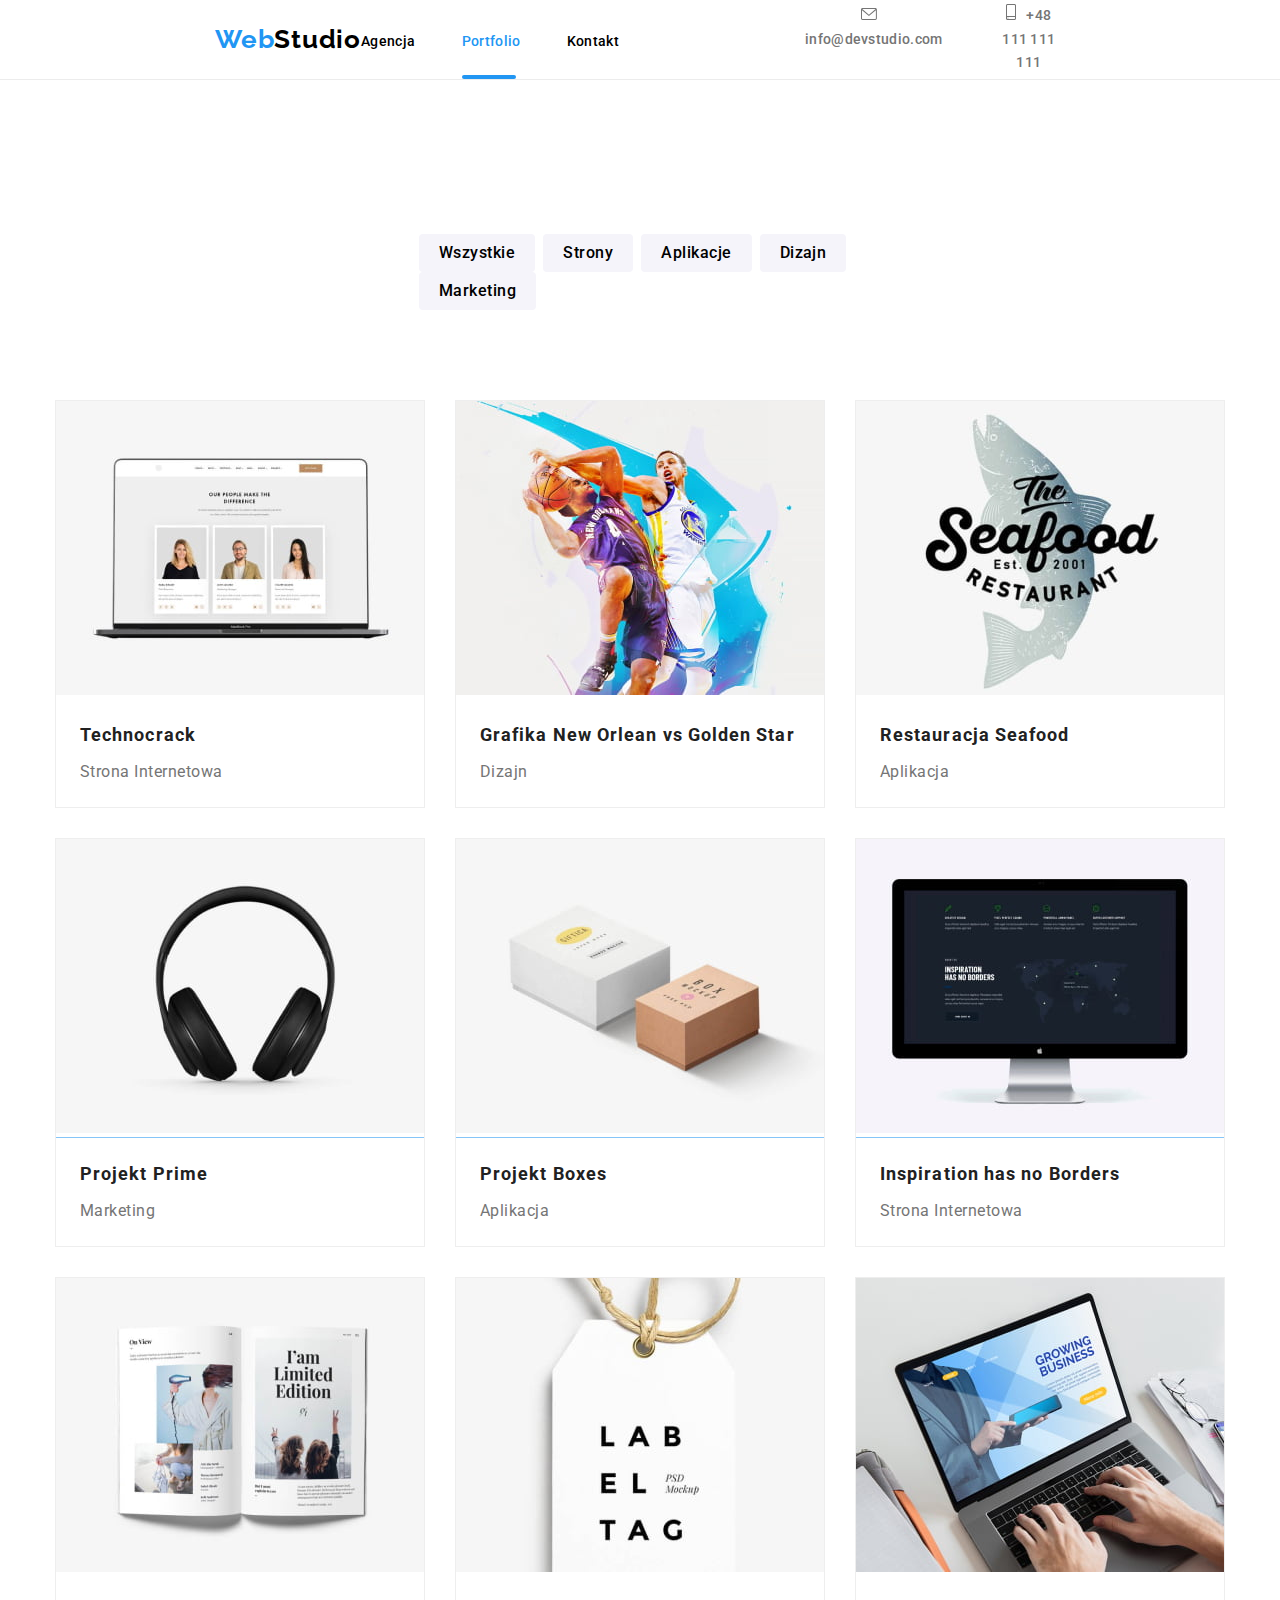
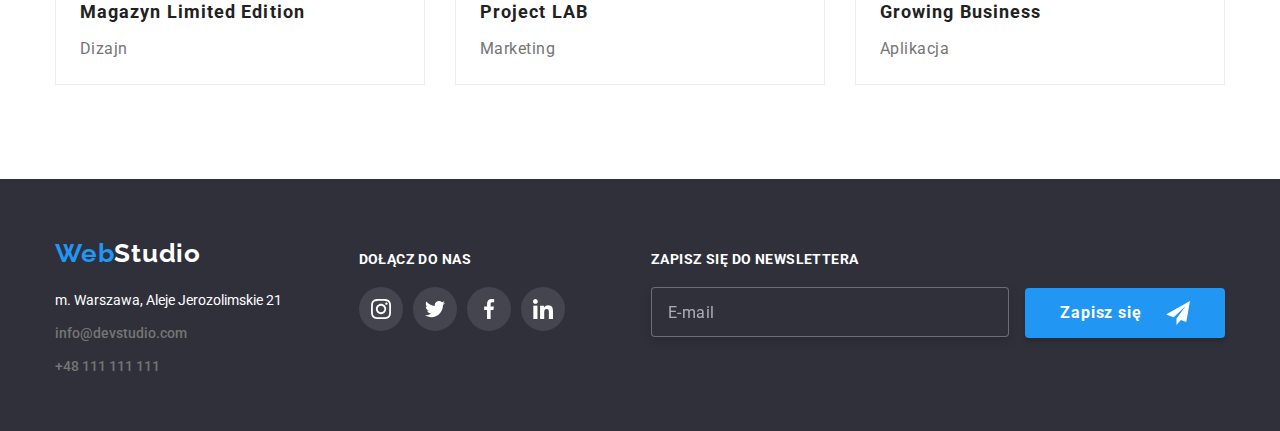
==== commit 221f7dd8: "mobiledone+photos" ====
--- a/portfolio.html
+++ b/portfolio.html
@@ -36,6 +36,11 @@
                         <use href="./images/icons.svg#icon-smartphone"></use>
                     </svg>+48 111 111 111</a></li>
         </ul>
+        <div class="header__menu-button" role="button" data-mobile-menu-open>
+            <svg class="header__menu-icon" width="24px" height="16px">
+                <use href="/images/icons.svg#icon-menu"></use>
+            </svg>
+        </div>
     </header>
 
     <main>
@@ -56,8 +61,14 @@
                 <div class="figure__overlay">
                 <picture>
                     <source media="(max-width: 767.999px)"
-                        srcset="./images/technocrack-450.jpg 480w, ./images/technocrack-450@2x.jpg 960w"
-                        sizes="(min-width: 320px) 480px, 100vw">
+                        srcset="./images/technocrack-450.jpg 450w, ./images/technocrack-450@2x.jpg 900w"
+                        sizes="(min-width: 320px) 450px, 100vw">
+                    <source media="(min-width: 768px) and (max-width: 1199.999px)"
+                        srcset="./images/technocrack-354.jpg 354w, ./images/technocrack-354@2x.jpg 708w"
+                        sizes="(min-width: 768px) 354px, 100vw">
+                    <source media="(min-width: 1200px)" 
+                        srcset="./images/technocrack-370.jpg 370w, ./images/technocrack-370@2x.jpg 740w"
+                        sizes="(min-width: 1200px) 370px, 100vw">
                     <img src="./images/technocrack-450.jpg" alt="Technocrack">
                 </picture>
                     <p class="figure__overlay-description">
@@ -77,6 +88,12 @@
                     <source media="(max-width: 767.999px)"
                         srcset="./images/orleanvsgolden-450.jpg 480w, ./images/orleanvsgolden-450@2x.jpg 960w"
                         sizes="(min-width: 320px) 480px, 100vw">
+                    <source media="(min-width: 768px) and (max-width: 1199.999px)"
+                        srcset="./images/orleanvsgolden-354.jpg 354w, ./images/orleanvsgolden-354@2x.jpg 708w"
+                        sizes="(min-width: 768px) 354px, 100vw">
+                    <source media="(min-width: 1200px)" 
+                        srcset="./images/orleanvsgolden-370.jpg 370w, ./images/orleanvsgolden-370@2x.jpg 740w"
+                        sizes="(min-width: 1200px) 370px, 100vw">
                     <img src="./images/orleanvsgolden-450.jpg" alt="New Orlean Vs Golden Star">
                 </picture>
                 <p class="figure__overlay-description">
@@ -97,6 +114,12 @@
                     <source media="(max-width: 767.999px)"
                         srcset="./images/seafood-450.jpg 480w, ./images/seafood-450@2x.jpg 960w"
                         sizes="(min-width: 320px) 480px, 100vw">
+                    <source media="(min-width: 768px) and (max-width: 1199.999px)"
+                        srcset="./images/seafood-354.jpg 354w, ./images/seafood-354@2x.jpg 708w"
+                        sizes="(min-width: 768px) 354px, 100vw">
+                    <source media="(min-width: 1200px)" 
+                        srcset="./images/seafood-370.jpg 370w, ./images/seafood-370@2x.jpg 740w"
+                        sizes="(min-width: 1200px) 370px, 100vw">
                     <img src="./images/seafood-450.jpg" alt="Restauracja Seafood">
                 </picture>
                 <p class="figure__overlay-description">
@@ -117,6 +140,12 @@
                     <source media="(max-width: 767.999px)"
                         srcset="./images/prime-450.jpg 480w, ./images/prime-450@2x.jpg 960w"
                         sizes="(min-width: 320px) 480px, 100vw">
+                    <source media="(min-width: 768px) and (max-width: 1199.999px)"
+                        srcset="./images/prime-354.jpg 354w, ./images/prime-354@2x.jpg 708w"
+                        sizes="(min-width: 768px) 354px, 100vw">
+                    <source media="(min-width: 1200px)" 
+                        srcset="./images/prime-370.jpg 370w, ./images/prime-370@2x.jpg 740w"
+                        sizes="(min-width: 1200px) 370px, 100vw">
                     <img src="./images/prime-450.jpg" alt="Projekt Prime">
                 </picture>
                 <p class="figure__overlay-description">
@@ -137,6 +166,12 @@
                     <source media="(max-width: 767.999px)"
                         srcset="./images/boxes-450.jpg 480w, ./images/boxes-450@2x.jpg 960w"
                         sizes="(min-width: 320px) 480px, 100vw">
+                    <source media="(min-width: 768px) and (max-width: 1199.999px)"
+                        srcset="./images/boxes-354.jpg 354w, ./images/boxes-354@2x.jpg 708w"
+                        sizes="(min-width: 768px) 354px, 100vw">
+                    <source media="(min-width: 1200px)" 
+                        srcset="./images/boxes-370.jpg 370w, ./images/boxes-370@2x.jpg 740w"
+                        sizes="(min-width: 1200px) 370px, 100vw">
                     <img src="./images/boxes-450.jpg" alt="Projekt Boxes">
                 </picture>
                 <p class="figure__overlay-description">
@@ -157,6 +192,12 @@
                     <source media="(max-width: 767.999px)"
                         srcset="./images/inspiration-450.jpg 480w, ./images/inspiration-450@2x.jpg 960w"
                         sizes="(min-width: 320px) 480px, 100vw">
+                    <source media="(min-width: 768px) and (max-width: 1199.999px)"
+                        srcset="./images/inspiration-354.jpg 354w, ./images/inspiration-354@2x.jpg 708w"
+                        sizes="(min-width: 768px) 354px, 100vw">
+                    <source media="(min-width: 1200px)" 
+                        srcset="./images/inspiration-370.jpg 370w, ./images/inspiration-370@2x.jpg 740w"
+                        sizes="(min-width: 1200px) 370px, 100vw">
                     <img src="./images/inspiration-450.jpg" alt="Inspiration">
                 </picture>
                 <p class="figure__overlay-description">
@@ -177,6 +218,12 @@
                     <source media="(max-width: 767.999px)"
                         srcset="./images/limitededition-450.jpg 480w, ./images/limitededition-450@2x.jpg 960w"
                         sizes="(min-width: 320px) 480px, 100vw">
+                    <source media="(min-width: 768px) and (max-width: 1199.999px)"
+                        srcset="./images/limitededition-354.jpg 354w, ./images/limitededition-354@2x.jpg 708w"
+                        sizes="(min-width: 768px) 354px, 100vw">
+                    <source media="(min-width: 1200px)" 
+                        srcset="./images/limitededition-370.jpg 370w, ./images/limitededition-370@2x.jpg 740w"
+                        sizes="(min-width: 1200px) 370px, 100vw">
                     <img src="./images/limitededition-450.jpg" alt="Limited Edition">
                 </picture>
                 <p class="figure__overlay-description">
@@ -197,6 +244,12 @@
                     <source media="(max-width: 767.999px)"
                         srcset="./images/projectlab-450.jpg 480w, ./images/projectlab-450@2x.jpg 960w"
                         sizes="(min-width: 320px) 480px, 100vw">
+                    <source media="(min-width: 768px) and (max-width: 1199.999px)"
+                        srcset="./images/projectlab-354.jpg 354w, ./images/projectlab-354@2x.jpg 708w"
+                        sizes="(min-width: 768px) 354px, 100vw">
+                    <source media="(min-width: 1200px)" 
+                        srcset="./images/projectlab-370.jpg 370w, ./images/projectlab-370@2x.jpg 740w"
+                        sizes="(min-width: 1200px) 370px, 100vw">
                     <img src="./images/projectlab-450.jpg" alt="Project LAB">
                 </picture>
                 <p class="figure__overlay-description">
@@ -217,6 +270,12 @@
                     <source media="(max-width: 767.999px)"
                         srcset="./images/growingbusiness-450.jpg 480w, ./images/growingbusiness-450@2x.jpg 960w"
                         sizes="(min-width: 320px) 480px, 100vw">
+                    <source media="(min-width: 768px) and (max-width: 1199.999px)"
+                        srcset="./images/growingbusiness-354.jpg 354w, ./images/growingbusiness-354@2x.jpg 708w"
+                        sizes="(min-width: 768px) 354px, 100vw">
+                    <source media="(min-width: 1200px)" 
+                        srcset="./images/growingbusiness-370.jpg 370w, ./images/growingbusiness-370@2x.jpg 740w"
+                        sizes="(min-width: 1200px) 370px, 100vw">
                     <img src="./images/growingbusiness-450.jpg" alt="Growing Business">
                 </picture>
                 <p class="figure__overlay-description">
@@ -294,5 +353,61 @@
             </li>
         </ul>
     </footer>
+    <div class="backdrop is-hidden" data-mobile-menu>
+        <div class="menu__modal-window">
+            <button class="menu__close-button" type="button" data-mobile-menu-close>
+                <svg class="menu__close-button-icon">
+                    <use href="./images/icons.svg#icon-close-button"></use>
+                </svg>
+            </button>
+            <div class="menu__div">
+                <ul class="menu__list">
+                    <li class="menu__list-item">
+                        <a href="index.html" class="menu__nav">Agencja</a>
+                    </li>
+                    <li class="menu__list-item">
+                        <a href="portfolio.html" class="menu__nav">Portfolio</a>
+                    </li>
+                    <li class="menu__list-item">
+                        <a href="#" class="menu__nav">Kontakt</a>
+                    </li>
+                </ul>
+                <div>
+                    <ul class="menu__list menu__list--contacts">
+                        <li class="menu__list-item">
+                            <a href="tel:+48111111111" class="menu__phone">+48 111 111 111</a>
+                        </li>
+                        <li class="menu__list-item">
+                            <a href="mailto:info@devstudio.com" class="menu__email">info@devstudio.com</a>
+                        </li>
+                    </ul>
+                    <ul class="menu__list menu__list--socials">
+                        <li class="menu__social">
+                            <a href="/" class="menu__social-link">Instagram</a>
+                        </li>
+                        <li class="menu__line">
+                            <div></div>
+                        </li>
+                        <li class="menu__social">
+                            <a href="/" class="menu__social-link">Twitter</a>
+                        </li>
+                        <li class="menu__line">
+                            <div></div>
+                        </li>
+                        <li class="menu__social">
+                            <a href="/" class="menu__social-link">Facebook</a>
+                        </li>
+                        <li class="menu__line">
+                            <div></div>
+                        </li>
+                        <li class="menu__social">
+                            <a href="/" class="menu__social-link">LinkedIn</a>
+                        </li>
+                    </ul>
+                </div>
+            </div>
+        </div>
+    </div>
+    <script src="./js/mobile-menu.js"></script>
 </body>
 </html>
--- a/css/main.min.css
+++ b/css/main.min.css
@@ -1,2 +1,2 @@
-.visually-hidden{position:absolute !important;clip:rect(1px 1px 1px 1px);clip:rect(1px, 1px, 1px, 1px);padding:0 !important;border:0 !important;height:1px !important;width:1px !important;overflow:hidden}*,*::before,*::after{box-sizing:border-box}:root{--brand-colour: #2196f3;--text-one: #212121;--text-two: #757575;--text-three: #000;--icon-color: #AFB1B8;--background-one: #2f303a;--background-two: #f5f4fa;--background-three: #F5F4FA;--font-families: 'Roboto';--basic-color: #fff}body{font-family:var(--font-families),"Raleway",sans-serif;color:var(--text-one);max-width:1600px;margin:0 auto}.contact{text-decoration:none;color:var(--text-two);fill:var(--text-two);line-height:171%;font-size:14px;font-weight:500;transition-property:color;transition-duration:250ms;transition-timing-function:cubic-bezier(0.4, 0, 0.2, 1)}.contact:hover,.contact:focus{color:var(--brand-colour);fill:var(--brand-colour)}.relative{position:relative}.icon{width:20px;height:20px}.title{text-align:center;font-weight:700;font-size:28px;line-height:33px;letter-spacing:0.03em;color:var(--text-one);margin:0}@media screen and (min-width: 1200px){.title{font-size:36px;line-height:42px}}@media screen and (min-width: 1200px){.section{padding-top:94px;padding-bottom:94px}.container{max-width:1600px;padding-left:auto;padding-right:auto}.container--align{text-align:center}}.header__logo{color:var(--text-three)}.header__logo,.footer__logo{font-size:24px;font-weight:700;line-height:28px;letter-spacing:0.03em;font-family:'Raleway';text-decoration:none;transition-property:color;transition-duration:250ms;transition-timing-function:cubic-bezier(0.4, 0, 0.2, 1)}.header__logo:focus,.header__logo:hover,.footer__logo:focus,.footer__logo:hover{color:var(--brand-colour);fill:var(--brand-colour)}.footer__logo{color:var(--basic-color)}.logo__branding{color:var(--brand-colour)}@media screen and (max-width: 767.999px){.footer__logo-mobile{margin:0;margin-bottom:20px}}@media screen and (min-width: 1200px){.header__logo,.footer__logo{font-size:26px}.footer__logo{margin-top:60px;margin-bottom:20px}}.backdrop{position:fixed;left:0;top:0;width:100%;height:100%;background-color:rgba(0,0,0,0.2);transition-property:opacity;transition-duration:250ms;transition-timing-function:cubic-bezier(0.4, 0, 0.2, 1)}.modal-window{position:absolute;top:50%;left:50%;transform:translate(-50%, -50%);width:450px;height:609px;background-color:var(--basic-color);border-radius:4px;transition-property:all;transition-duration:250ms;transition-timing-function:cubic-bezier(0.4, 0, 0.2, 1)}.is-hidden{opacity:0;visibility:hidden;pointer-events:none}.close-button{position:absolute;top:8px;right:8px;width:30px;height:30px;border:1px solid rgba(0,0,0,0.1);border-radius:50%;cursor:pointer;background-color:var(--basic-color);transition-property:background-color;transition-duration:250ms;transition-timing-function:cubic-bezier(0.4, 0, 0.2, 1)}.close-button:hover,.close-button:focus{background-color:var(--brand-colour);fill:var(--basic-color)}.close-button__x{width:11px;height:11px}.form-title{margin:40px auto 12px;font-weight:700;font-size:20px;line-height:150%;text-align:center;letter-spacing:0.03em;color:var(--text-one)}.form{display:flex;flex-direction:column;align-items:center}.form__item{display:flex;flex-direction:column;font-size:12px;letter-spacing:0.01em;color:var(--text-two)}.form__input{width:370px;height:40px;padding-left:40px;margin-bottom:10px;margin-top:4px;border:1px solid rgba(33,33,33,0.2);border-radius:4px;transition-property:border-color;transition-duration:250ms;transition-timing-function:cubic-bezier(0.4, 0, 0.2, 1)}.form__comment{width:370px;height:120px;margin-bottom:20px;margin-top:4px;border:1px solid rgba(33,33,33,0.2);border-radius:4px;resize:none;padding:12px 16px;transition-property:border-color;transition-duration:250ms;transition-timing-function:cubic-bezier(0.4, 0, 0.2, 1)}.form__comment::placeholder{font-size:12px;line-height:14px;letter-spacing:0.01em;color:rgba(117,117,117,0.5)}.form__checkbox-box{display:flex}.form__checkbox{margin-top:5px}.form__checkbox-description{margin-top:0px;font-size:12px;line-height:14px;letter-spacing:0.03em;color:var(--text-two)}.form__checkbox-description::before{display:inline-block;content:"";width:16px;height:15px;border:1px solid var(--text-three);border-radius:2px}.form__checkbox:checked+.form__checkbox-description::before{background-color:var(--brand-colour);border:none;background-image:url("data:image/svg+xml;charset=utf8,%3Csvg width='13' height='10' viewBox='0 0 13 10' fill='none' xmlns='http://www.w3.org/2000/svg'%3E%3Cpath d='M1.95703 4.75166L1.88825 4.68604L1.81923 4.75141L0.93123 5.59258L0.854858 5.66492L0.930974 5.73753L4.42671 9.07236L4.49574 9.1382L4.56476 9.07236L12.069 1.91352L12.1449 1.84116L12.069 1.76881L11.1873 0.927644L11.1183 0.861826L11.0493 0.927611L4.49577 7.17353L1.95703 4.75166Z' fill='white' stroke='white' stroke-width='0.2'/%3E%3C/svg%3E");background-repeat:no-repeat;background-position:center;flex-direction:center;text-align:center}.form__link{color:var(--brand-colour)}.form__submit{width:200px;height:50px;margin-top:20px;box-shadow:0px 4px 4px rgba(0,0,0,0.15);border-radius:4px;background-color:var(--brand-colour);color:var(--basic-color);font-weight:700;font-size:16px;line-height:188%;letter-spacing:0.06em;border:none;cursor:pointer;transition-property:background-color;transition-duration:250ms;transition-timing-function:cubic-bezier(0.4, 0, 0.2, 1)}.form__submit:hover,.form__submit:focus{background-color:var(--basic-color);color:var(--brand-colour)}.form__person{position:absolute;top:24.5%;transform:translateY(-50%);left:54px;transition:fill 250ms cubic-bezier(0.4, 0, 0.2, 1)}.form__phone{position:absolute;top:36%;transform:translateY(-50%);left:54px;transition:fill 250ms cubic-bezier(0.4, 0, 0.2, 1)}.form__email{position:absolute;top:47%;transform:translateY(-50%);left:54px;transition:fill 250ms cubic-bezier(0.4, 0, 0.2, 1)}.form__item:hover,.form__item:focus,.form__input:hover,.form__input:focus,.form__comment:hover,.form__comment:focus{border-color:var(--brand-colour);fill:var(--brand-colour)}.form__phone:hover,.form__phone:focus,.form__person:focus,.form__person:hover,.form__email:hover,.form__email:focus{fill:var(--brand-colour)}@media screen and (max-width: 767.99px){.form-title{max-width:370px}}@media screen and (min-width: 1200px){.modal-window{width:528px;height:581px}.form-title{line-height:23px}.form__input{width:448px}.form__comment{width:448px}.form__person{top:19.5%}.form__phone{top:31%}.form__email{top:42.7%}.form__checkbox-description{font-size:14px;line-height:171%}}.header{display:flex;align-items:center;border-bottom:1px solid #ececec;height:60px}@media screen and (max-width: 767.999px){.header{padding:0 15px}.header__menu,.header__contacts{display:none}}@media screen and (min-width: 1200px){.header{justify-content:space-between;height:80px;margin:0 auto}.header__heading{margin-left:215px}.header__menu{list-style-type:none;display:flex;padding-left:0px;padding-right:100px;letter-spacing:0.02em;margin-bottom:0px;margin-top:32px;align-items:baseline}.header__current-page-link{text-decoration:none;color:var(--brand-colour)}.header__current-page-link::after{display:block;content:' ';background-color:var(--brand-colour);width:54px;height:4px;margin-top:26.5px;border-radius:2px}.header__nav{text-decoration:none;color:var(--text-three);transition-property:color;transition-duration:250ms;transition-timing-function:cubic-bezier(0.4, 0, 0.2, 1)}.header__nav:focus,.header__nav:hover{color:var(--brand-colour);fill:var(--brand-colour)}.header__current-page{max-height:48px}.header__nav,.header__current-page{font-size:14px;font-weight:500}.header__nav{padding-right:46.5px}.header__nav--padding{padding-right:46px}.header__nav--padding{padding-left:46px}.header__contacts{display:flex;list-style-type:none;justify-content:end;letter-spacing:0.02em;margin-right:215px}.header__mail{padding-right:50px}.header__icon{margin-right:10px;transition-property:color;transition-duration:250ms;transition-timing-function:cubic-bezier(0.4, 0, 0.2, 1)}}.footer{background-color:var(--background-one);color:var(--basic-color);padding:60px 0}.footer__list{list-style:none;padding-left:0px;max-width:450px;margin:0 auto}.footer__address{font-style:normal;font-size:14px;line-height:171%;margin-bottom:8px}.footer__contacts{list-style-type:none;padding-left:0px;margin-top:0px}.footer__join{margin-bottom:20px;margin-top:0px;font-weight:700;font-size:14px;line-height:16px;letter-spacing:0.03em;text-transform:uppercase}.footer__social-list{display:flex;list-style:none;padding-left:0px}.footer__social-icon{display:flex;width:44px;height:44px;border-radius:50%;align-items:center;justify-content:center;fill:#fff;background-color:rgba(255,255,255,0.1);transition-property:fill, background-color;transition-duration:250ms;transition-timing-function:cubic-bezier(0.4, 0, 0.2, 1)}.footer__social-icon:hover,.footer__social-icon:focus{fill:#fff;background-color:var(--brand-colour)}.footer__form{width:450px;height:50px;padding-left:16px;margin:0 0 20px;background-color:var(--background-one);border:1px solid rgba(255,255,255,0.3);box-sizing:border-box;filter:drop-shadow(0px 4px 4px rgba(0,0,0,0.15));border-radius:4px;color:var(--basic-color);transition-property:border-color;transition-duration:250ms;transition-timing-function:cubic-bezier(0.4, 0, 0.2, 1)}.footer__form::placeholder{letter-spacing:0.03em;color:rgba(255,255,255,0.6)}.footer__form:hover,.footer__form:focus{border-color:var(--brand-colour)}.footer__submit{display:inline-flex;justify-content:center;align-items:center;width:200px;height:50px;background-color:var(--brand-colour);border:none;box-shadow:0px 4px 4px rgba(0,0,0,0.15);border-radius:4px;cursor:pointer;font-size:16px;font-weight:700;line-height:188%;letter-spacing:0.06em;color:var(--basic-color);fill:var(--basic-color);transition-property:background-color;transition-duration:250ms;transition-timing-function:cubic-bezier(0.4, 0, 0.2, 1)}.footer__submit:hover,.footer__submit:focus{background-color:var(--basic-color);color:var(--brand-colour);fill:var(--brand-colour)}.footer__icon{margin-left:24px}.footer__mail{padding-bottom:9px}@media screen and (max-width: 767.999px){.footer__list{text-align:center}.footer__contacts{margin-bottom:60px}.footer__social-list{justify-content:space-between;width:206px;margin:0 auto 60px}}@media screen and (min-width: 1200px){.footer{height:252px;padding-top:40px}.footer__list{display:flex;max-width:1170px;justify-content:space-between}.footer__address{margin-bottom:9px}.footer__join{margin-top:32px}.footer__social-item{padding-right:10px}.footer__form{width:358px;margin-right:12px}}.face{box-shadow:0px 4px 4px rgba(0,0,0,0.25);color:var(--basic-color);font-weight:900;text-align:center;text-transform:uppercase;height:400px;background-image:linear-gradient(rgba(47,48,58,0.4), rgba(47,48,58,0.4)),url("../../images/main-background-480-400.jpg");background-size:cover;background-repeat:no-repeat}@media (min-device-pixel-ratio: 2), (min-resolution: 192dpi), (min-resolution: 2dppx){.face{background-image:linear-gradient(rgba(47,48,58,0.4), rgba(47,48,58,0.4)),url("../../images/main-background-960-800.jpg")}}.face__title{line-height:162%;letter-spacing:0.06em;font-size:26px;margin:0px;padding-top:118px}.face__button{margin-top:30px;padding-top:0px}.button-order{background-color:var(--brand-colour);color:var(--basic-color);font-size:16px;font-weight:700;line-height:188%;cursor:pointer;border:none;border-radius:4px;padding:10px 41px;letter-spacing:0.06em;transition-property:color, background-color, box-shadow;transition-duration:250ms;transition-timing-function:cubic-bezier(0.4, 0, 0.2, 1)}.button-order:hover{background-color:var(--basic-color);color:var(--brand-colour);box-shadow:0px 4px 4px rgba(0,0,0,0.15)}@media screen and (min-width: 1200px){.face{background-image:linear-gradient(rgba(47,48,58,0.4), rgba(47,48,58,0.4)),url("/images/main-background.jpg");height:600px;border:1px;border-color:#000}.face__title{padding-top:200px;line-height:136%;font-size:44px}}.advantages{padding:60px 0px 45px;margin:0 auto;max-width:450px}.advantages__list{list-style:none;padding:0;margin:0}.advantages__icon{width:450px;height:120px;padding:25px 190px;background-color:var(--background-three);border-radius:4px;margin-bottom:30px}.advantages__title{font-weight:700;margin-top:0px;text-align:center;margin-bottom:10px}.advantages__description{color:var(--text-two);line-height:171%;letter-spacing:0.03em;text-align:start;font-size:14px;margin:0 0 30px}@media screen and (min-width: 1200px){.advantages{padding:94px 0px;margin-left:215px;max-width:1170px}.advantages__list{display:flex;justify-content:space-around;width:1170px}.advantages__icon{width:270px;height:120px;padding:25px 100px}.advantages__title{text-align:start}}@media screen and (max-width: 1199.999px){.about{display:none}}.about__list{display:flex;list-style:none;padding:50px 215px 94px 215px;justify-content:space-between;margin:0 auto}.description{position:absolute;top:224px;background-color:rgba(47,48,58,0.8);width:370px;height:70px;text-align:center}.description__text{margin-top:27px;font-weight:700;font-size:14px;line-height:16px;text-align:center;letter-spacing:0.03em;text-transform:uppercase;color:var(--basic-color)}.team{background-color:var(--background-two);padding:60px 0}.team__list{list-style:none;padding:0;margin-bottom:0px;margin-top:30px}.team__item{box-shadow:0px 1px 3px rgba(0,0,0,0.12),0px 1px 1px rgba(0,0,0,0.14),0px 2px 1px rgba(0,0,0,0.2);max-width:450px;margin:0 auto;border-radius:0px 0px 4px 4px}.team__item-background{background-color:var(--basic-color);border:1px solid #eeeeee;margin:0 0 30px}.team__name{font-weight:500;font-size:16px;text-align:center;letter-spacing:0.03em;margin-bottom:10px;color:var(--text-one)}.team__description{text-align:center;margin-top:10px;margin-bottom:16px;font-size:16px;line-height:19px;letter-spacing:0.03em;color:var(--text-two)}.team__social{max-width:206px;list-style:none;display:flex;padding:0;justify-content:space-between;margin:0 auto 24px}.team__link{display:flex;width:44px;height:44px;border-radius:50%;align-items:center;justify-content:center;fill:var(--icon-color);transition-property:fill, background-color;transition-duration:250ms;transition-timing-function:cubic-bezier(0.4, 0, 0.2, 1)}.team__link:hover,.team__link:focus{fill:#fff;background-color:var(--brand-colour)}@media screen and (max-width: 767.999px){.team__name{margin:30px 0 0}}@media screen and (min-width: 1200px){.team{padding-top:94px;padding-bottom:94px}.team__list{display:flex;padding:50px 215px 0px 215px;justify-content:space-between}.team__item{max-width:270px}.team__description{line-height:188%}.team__social{margin:0 auto 30px}}.clients{padding:60px 0}.clients__list{margin:30px auto 0;list-style:none;display:flex;flex-wrap:wrap;justify-content:space-between;width:450px;height:336px;padding:0}.clients__link{display:flex;width:210px;height:92px;border:1px solid #AFB1B8;border-radius:4px;fill:var(--icon-color);cursor:pointer;justify-content:center;align-items:center;transition-property:fill, background-color, border-color;transition-duration:250ms;transition-timing-function:cubic-bezier(0.4, 0, 0.2, 1)}.clients__link:hover,.clients__link:focus{fill:var(--brand-colour);border-color:var(--brand-colour)}.clients__logo{width:106px;height:60px}@media screen and (min-width: 1200px){.clients{padding-top:94px}.clients__list{justify-content:space-between;width:1170px;margin:50px 215px 53px 215px}.clients__link{width:170px}}.filtres{text-align:center;padding-top:60px}.filters__button-list{font-weight:500;font-size:16px;line-height:162%;list-style-type:none;display:flex;flex-wrap:wrap;letter-spacing:0.03em;padding:0;margin-top:60px;margin:60px auto 40px;width:450px}.filters__button{background-color:var(--background-two);border:none;cursor:pointer;font-size:16px;font-weight:500;line-height:162%;letter-spacing:0.03em;margin-left:4px;margin-right:4px;border-radius:4px;transition-property:color, background-color, box-shadow;transition-duration:250ms;transition-timing-function:cubic-bezier(0.4, 0, 0.2, 1)}.filters__button:hover,.filters__button:focus{background-color:var(--brand-colour);color:var(--basic-color);box-shadow:0px 3px 1px rgba(0,0,0,0.1),0px 1px 2px rgba(0,0,0,0.08),0px 2px 2px rgba(0,0,0,0.12)}@media screen and (max-width: 767.999px){.filters__button--all{margin-bottom:15px;padding:6px 13px}.filters__button--pages{padding:6px 39.5px}.filters__button--apps{padding:6px 37.5px}.filters__button--design{padding:6px 28px}.filters__button--marketing{padding:6px 26.5px}}@media screen and (min-width: 1200px){.filters{padding-top:94px;padding-bottom:50px}.filters__button{padding:6px 20px}}.projects{max-width:450px;margin:0 auto 60px}.projects__list{list-style-type:none;padding-left:0px}.projects__item{max-width:450px}.projects__item{cursor:pointer;transition-property:box-shadow;transition-duration:250ms;transition-timing-function:cubic-bezier(0.4, 0, 0.2, 1)}.projects__item:hover{box-shadow:0px 1px 1px rgba(0,0,0,0.12),0px 4px 4px rgba(0,0,0,0.06),1px 4px 6px rgba(0,0,0,0.16)}.figure{background-color:var(--basic-color);border:1px solid #eeeeee;margin:0px}.figure__overlay{position:relative;overflow:hidden}.figure__overlay:hover .figure__overlay-description{transform:translateY(0)}.figure__overlay-description{position:absolute;top:0;left:0;width:100%;height:100%;background:rgba(33,150,243,0.9);font-size:18px;line-height:28px;letter-spacing:0.03em;color:var(--basic-color);padding-top:49px;padding-left:24px;padding-right:45px;margin:0;transform:translateY(100%);transition:transform 1500ms;transition-timing-function:cubic-bezier(0.4, 0, 0.2, 1)}.figure__caption{padding:0px 24px 20px 24px}.figure__caption-top{font-weight:700;font-size:18px;line-height:200%;letter-spacing:0.06em;margin-bottom:4px}.figure__caption-top,.figure__caption-bottom{text-align:start}.figure__caption-bottom{color:var(--text-two);font-size:16px;line-height:188%;letter-spacing:0.03em;margin-top:0px;margin-bottom:0px}@media screen and (max-width: 767.999px){.projects__list .projects__item:not(:last-child){margin-bottom:30px}}@media screen and (min-width: 1200px){.projects{padding-top:0px;max-width:1170px;margin:0 auto 94px}.projects__list{display:flex;flex-wrap:wrap;margin-right:-30px;margin-top:-30px}.projects__item{display:flex;justify-content:center;margin-right:30px;margin-top:30px;flex-basis:calc(100% / 3 - 30px);max-width:370px}}
+.visually-hidden{position:absolute !important;clip:rect(1px 1px 1px 1px);clip:rect(1px, 1px, 1px, 1px);padding:0 !important;border:0 !important;height:1px !important;width:1px !important;overflow:hidden}*,*::before,*::after{box-sizing:border-box}:root{--brand-colour: #2196f3;--text-one: #212121;--text-two: #757575;--text-three: #000;--icon-color: #AFB1B8;--background-one: #2f303a;--background-two: #f5f4fa;--background-three: #F5F4FA;--font-families: 'Roboto';--basic-color: #fff}body{font-family:var(--font-families),"Raleway",sans-serif;color:var(--text-one);max-width:1600px;margin:0 auto}.contact{text-decoration:none;color:var(--text-two);fill:var(--text-two);line-height:171%;font-size:14px;font-weight:500;transition-property:color;transition-duration:250ms;transition-timing-function:cubic-bezier(0.4, 0, 0.2, 1)}.contact:hover,.contact:focus{color:var(--brand-colour);fill:var(--brand-colour)}.relative{position:relative}.icon{width:20px;height:20px}.title{text-align:center;font-weight:700;font-size:28px;line-height:33px;letter-spacing:0.03em;color:var(--text-one);margin:0}@media screen and (min-width: 1200px){.title{font-size:36px;line-height:42px}}@media screen and (min-width: 1200px){.section{padding-top:94px;padding-bottom:94px}.container{max-width:1600px;padding-left:auto;padding-right:auto}.container--align{text-align:center}}.header__logo{color:var(--text-three)}.header__logo,.footer__logo{font-size:24px;font-weight:700;line-height:28px;letter-spacing:0.03em;font-family:'Raleway';text-decoration:none;transition-property:color;transition-duration:250ms;transition-timing-function:cubic-bezier(0.4, 0, 0.2, 1)}.header__logo:focus,.header__logo:hover,.footer__logo:focus,.footer__logo:hover{color:var(--brand-colour);fill:var(--brand-colour)}.footer__logo{color:var(--basic-color)}.logo__branding{color:var(--brand-colour)}@media screen and (max-width: 767.999px){.footer__logo-mobile{margin:0;margin-bottom:20px}}@media screen and (min-width: 1200px){.header__logo,.footer__logo{font-size:26px}.footer__logo{margin-top:60px;margin-bottom:20px}}.backdrop{position:fixed;left:0;top:0;width:100%;height:100%;background-color:rgba(0,0,0,0.2);transition-property:opacity;transition-duration:250ms;transition-timing-function:cubic-bezier(0.4, 0, 0.2, 1)}.is-hidden{opacity:0;visibility:hidden;pointer-events:none}.menu__modal-window{position:absolute;top:50%;left:50%;transform:translate(-50%, -50%);width:100%;height:100%;background-color:var(--basic-color);transition-property:all;transition-duration:250ms;transition-timing-function:cubic-bezier(0.4, 0, 0.2, 1)}.menu__close-button{position:absolute;top:10px;right:15px;width:40px;height:40px;border:none;border-radius:50%;cursor:pointer;background-color:var(--basic-color);transition-property:fill;transition-duration:250ms;transition-timing-function:cubic-bezier(0.4, 0, 0.2, 1)}.menu__close-button:hover,.menu__close-button:focus{fill:var(--brand-colour)}.menu__close-button-icon{width:19px;height:19px}.menu__div{padding:0;margin:48px 40px;display:flex;flex-direction:column;justify-content:space-between;height:calc(100% - 2*48px)}.menu__list{list-style:none;margin:0;padding:0}.menu__list-item{margin-bottom:32px}.menu__nav{text-decoration:none;font-weight:500;font-size:40px;line-height:47px;letter-spacing:0.02em;color:var(--text-one);transition-property:color;transition-duration:250ms;transition-timing-function:cubic-bezier(0.4, 0, 0.2, 1)}.menu__nav:hover,.menu__nav:focus{color:var(--brand-colour)}.menu__list--contacts{margin-bottom:64px}.menu__phone{text-decoration:none;font-weight:500;font-size:34px;line-height:40px;letter-spacing:0.02em;color:var(--brand-colour)}.menu__email{text-decoration:none;font-weight:500;font-size:24px;line-height:28px;letter-spacing:0.02em;color:var(--text-two)}.menu__list--socials{display:flex}.menu__social,.menu__line{margin-right:10px}.menu__social-link{text-decoration:none;font-weight:500;font-size:18px;line-height:22px;letter-spacing:0.02em;color:var(--brand-colour)}.menu__line{border:1px solid rgba(33,33,33,0.2);transform:rotate(180deg)}.modal-window{position:absolute;top:50%;left:50%;transform:translate(-50%, -50%);width:450px;height:609px;background-color:var(--basic-color);border-radius:4px;transition-property:all;transition-duration:250ms;transition-timing-function:cubic-bezier(0.4, 0, 0.2, 1)}.close-button{position:absolute;top:8px;right:8px;width:30px;height:30px;border:1px solid rgba(0,0,0,0.1);border-radius:50%;cursor:pointer;background-color:var(--basic-color);transition-property:background-color;transition-duration:250ms;transition-timing-function:cubic-bezier(0.4, 0, 0.2, 1)}.close-button:hover,.close-button:focus{background-color:var(--brand-colour);fill:var(--basic-color)}.close-button__x{width:11px;height:11px}.form-title{margin:40px auto 12px;font-weight:700;font-size:20px;line-height:150%;text-align:center;letter-spacing:0.03em;color:var(--text-one)}.form{display:flex;flex-direction:column;align-items:center}.form__item{display:flex;flex-direction:column;font-size:12px;letter-spacing:0.01em;color:var(--text-two)}.form__input{width:370px;height:40px;padding-left:40px;margin-bottom:10px;margin-top:4px;border:1px solid rgba(33,33,33,0.2);border-radius:4px;transition-property:border-color;transition-duration:250ms;transition-timing-function:cubic-bezier(0.4, 0, 0.2, 1)}.form__comment{width:370px;height:120px;margin-bottom:20px;margin-top:4px;border:1px solid rgba(33,33,33,0.2);border-radius:4px;resize:none;padding:12px 16px;transition-property:border-color;transition-duration:250ms;transition-timing-function:cubic-bezier(0.4, 0, 0.2, 1)}.form__comment::placeholder{font-size:12px;line-height:14px;letter-spacing:0.01em;color:rgba(117,117,117,0.5)}.form__checkbox-box{display:flex}.form__checkbox{margin-top:5px}.form__checkbox-description{margin-top:0px;font-size:12px;line-height:14px;letter-spacing:0.03em;color:var(--text-two)}.form__checkbox-description::before{display:inline-block;content:"";width:16px;height:15px;border:1px solid var(--text-three);border-radius:2px}.form__checkbox:checked+.form__checkbox-description::before{background-color:var(--brand-colour);border:none;background-image:url("data:image/svg+xml;charset=utf8,%3Csvg width='13' height='10' viewBox='0 0 13 10' fill='none' xmlns='http://www.w3.org/2000/svg'%3E%3Cpath d='M1.95703 4.75166L1.88825 4.68604L1.81923 4.75141L0.93123 5.59258L0.854858 5.66492L0.930974 5.73753L4.42671 9.07236L4.49574 9.1382L4.56476 9.07236L12.069 1.91352L12.1449 1.84116L12.069 1.76881L11.1873 0.927644L11.1183 0.861826L11.0493 0.927611L4.49577 7.17353L1.95703 4.75166Z' fill='white' stroke='white' stroke-width='0.2'/%3E%3C/svg%3E");background-repeat:no-repeat;background-position:center;flex-direction:center;text-align:center}.form__link{color:var(--brand-colour)}.form__submit{width:200px;height:50px;margin-top:20px;box-shadow:0px 4px 4px rgba(0,0,0,0.15);border-radius:4px;background-color:var(--brand-colour);color:var(--basic-color);font-weight:700;font-size:16px;line-height:188%;letter-spacing:0.06em;border:none;cursor:pointer;transition-property:background-color;transition-duration:250ms;transition-timing-function:cubic-bezier(0.4, 0, 0.2, 1)}.form__submit:hover,.form__submit:focus{background-color:var(--basic-color);color:var(--brand-colour)}.form__person{position:absolute;top:24.5%;transform:translateY(-50%);left:54px;transition:fill 250ms cubic-bezier(0.4, 0, 0.2, 1)}.form__phone{position:absolute;top:36%;transform:translateY(-50%);left:54px;transition:fill 250ms cubic-bezier(0.4, 0, 0.2, 1)}.form__email{position:absolute;top:47%;transform:translateY(-50%);left:54px;transition:fill 250ms cubic-bezier(0.4, 0, 0.2, 1)}.form__item:hover,.form__item:focus,.form__input:hover,.form__input:focus,.form__comment:hover,.form__comment:focus{border-color:var(--brand-colour);fill:var(--brand-colour)}.form__phone:hover,.form__phone:focus,.form__person:focus,.form__person:hover,.form__email:hover,.form__email:focus{fill:var(--brand-colour)}@media screen and (max-width: 767.99px){.form-title{max-width:370px}}@media screen and (min-width: 1200px){.modal-window{width:528px;height:581px}.form-title{line-height:23px}.form__input{width:448px}.form__comment{width:448px}.form__person{top:19.5%}.form__phone{top:31%}.form__email{top:42.7%}.form__checkbox-description{font-size:14px;line-height:171%}}.header{display:flex;align-items:center;border-bottom:1px solid #ececec;height:60px;justify-content:space-between}.header__menu-button{cursor:pointer;height:16px;transition-property:fill;transition-duration:250ms;transition-timing-function:cubic-bezier(0.4, 0, 0.2, 1)}.header__menu-button:hover,.header__menu-button:focus{fill:var(--brand-colour)}@media screen and (max-width: 767.999px){.header{padding:0 15px}.header__menu,.header__contacts{display:none}}@media screen and (min-width: 768px){.header__menu-button{display:none}}@media screen and (min-width: 1200px){.header{justify-content:space-between;height:80px;margin:0 auto}.header__heading{margin-left:215px}.header__menu{list-style-type:none;display:flex;padding-left:0px;padding-right:100px;letter-spacing:0.02em;margin-bottom:0px;margin-top:32px;align-items:baseline}.header__current-page-link{text-decoration:none;color:var(--brand-colour)}.header__current-page-link::after{display:block;content:' ';background-color:var(--brand-colour);width:54px;height:4px;margin-top:26.5px;border-radius:2px}.header__nav{text-decoration:none;color:var(--text-three);transition-property:color;transition-duration:250ms;transition-timing-function:cubic-bezier(0.4, 0, 0.2, 1)}.header__nav:focus,.header__nav:hover{color:var(--brand-colour);fill:var(--brand-colour)}.header__current-page{max-height:48px}.header__nav,.header__current-page{font-size:14px;font-weight:500}.header__nav{padding-right:46.5px}.header__nav--padding{padding-right:46px}.header__nav--padding{padding-left:46px}.header__contacts{display:flex;list-style-type:none;justify-content:end;letter-spacing:0.02em;margin-right:215px}.header__mail{padding-right:50px}.header__icon{margin-right:10px;transition-property:color;transition-duration:250ms;transition-timing-function:cubic-bezier(0.4, 0, 0.2, 1)}}.footer{background-color:var(--background-one);color:var(--basic-color);padding:60px 0}.footer__list{list-style:none;padding-left:0px;max-width:450px;margin:0 auto}.footer__address{font-style:normal;font-size:14px;line-height:171%;margin-bottom:8px}.footer__contacts{list-style-type:none;padding-left:0px;margin-top:0px}.footer__join{margin-bottom:20px;margin-top:0px;font-weight:700;font-size:14px;line-height:16px;letter-spacing:0.03em;text-transform:uppercase}.footer__social-list{display:flex;list-style:none;padding-left:0px}.footer__social-icon{display:flex;width:44px;height:44px;border-radius:50%;align-items:center;justify-content:center;fill:#fff;background-color:rgba(255,255,255,0.1);transition-property:fill, background-color;transition-duration:250ms;transition-timing-function:cubic-bezier(0.4, 0, 0.2, 1)}.footer__social-icon:hover,.footer__social-icon:focus{fill:#fff;background-color:var(--brand-colour)}.footer__form{width:450px;height:50px;padding-left:16px;margin:0 0 20px;background-color:var(--background-one);border:1px solid rgba(255,255,255,0.3);box-sizing:border-box;filter:drop-shadow(0px 4px 4px rgba(0,0,0,0.15));border-radius:4px;color:var(--basic-color);transition-property:border-color;transition-duration:250ms;transition-timing-function:cubic-bezier(0.4, 0, 0.2, 1)}.footer__form::placeholder{letter-spacing:0.03em;color:rgba(255,255,255,0.6)}.footer__form:hover,.footer__form:focus{border-color:var(--brand-colour)}.footer__submit{display:inline-flex;justify-content:center;align-items:center;width:200px;height:50px;background-color:var(--brand-colour);border:none;box-shadow:0px 4px 4px rgba(0,0,0,0.15);border-radius:4px;cursor:pointer;font-size:16px;font-weight:700;line-height:188%;letter-spacing:0.06em;color:var(--basic-color);fill:var(--basic-color);transition-property:background-color;transition-duration:250ms;transition-timing-function:cubic-bezier(0.4, 0, 0.2, 1)}.footer__submit:hover,.footer__submit:focus{background-color:var(--basic-color);color:var(--brand-colour);fill:var(--brand-colour)}.footer__icon{margin-left:24px}.footer__mail{padding-bottom:9px}@media screen and (max-width: 767.999px){.footer__list{text-align:center}.footer__contacts{margin-bottom:60px}.footer__social-list{justify-content:space-between;width:206px;margin:0 auto 60px}}@media screen and (min-width: 1200px){.footer{height:252px;padding-top:40px}.footer__list{display:flex;max-width:1170px;justify-content:space-between}.footer__address{margin-bottom:9px}.footer__join{margin-top:32px}.footer__social-item{padding-right:10px}.footer__form{width:358px;margin-right:12px}}.face{box-shadow:0px 4px 4px rgba(0,0,0,0.25);color:var(--basic-color);font-weight:900;text-align:center;text-transform:uppercase;height:400px}.face__background{background-size:cover;background-repeat:no-repeat;height:400px}.face__title{line-height:162%;letter-spacing:0.06em;font-size:26px;margin:0px;padding-top:118px}.face__button{margin-top:30px;padding-top:0px}.button-order{background-color:var(--brand-colour);color:var(--basic-color);font-size:16px;font-weight:700;line-height:188%;cursor:pointer;border:none;border-radius:4px;padding:10px 41px;letter-spacing:0.06em;transition-property:color, background-color, box-shadow;transition-duration:250ms;transition-timing-function:cubic-bezier(0.4, 0, 0.2, 1)}.button-order:hover{background-color:var(--basic-color);color:var(--brand-colour);box-shadow:0px 4px 4px rgba(0,0,0,0.15)}@media screen and (max-width: 767.999px){.face__background{background-image:linear-gradient(rgba(47,48,58,0.4), rgba(47,48,58,0.4)),url("../../images/main-background-480.jpg")}}@media screen and (max-width: 767.999px) and (min-device-pixel-ratio: 2), screen and (max-width: 767.999px) and (min-resolution: 192dpi), screen and (max-width: 767.999px) and (min-resolution: 2dppx){.face__background{background-image:linear-gradient(rgba(47,48,58,0.4), rgba(47,48,58,0.4)),url("../../images/main-background-480@2x.jpg")}}@media screen and (min-width: 768px) and (max-width: 1199.999px){.face__background{background-image:linear-gradient(rgba(47,48,58,0.4), rgba(47,48,58,0.4)),url("../../images/main-background-768.jpg")}}@media screen and (min-width: 768px) and (max-width: 1199.999px) and (min-device-pixel-ratio: 2), screen and (min-width: 768px) and (max-width: 1199.999px) and (min-resolution: 192dpi), screen and (min-width: 768px) and (max-width: 1199.999px) and (min-resolution: 2dppx){.face__background{background-image:linear-gradient(rgba(47,48,58,0.4), rgba(47,48,58,0.4)),url("../../images/main-background-768@2x.jpg")}}@media screen and (min-width: 1200px){.face{background-image:linear-gradient(rgba(47,48,58,0.4), rgba(47,48,58,0.4)),url("/images/main-background.jpg");height:600px;border:1px;border-color:#000}.face__background{background-image:linear-gradient(rgba(47,48,58,0.4), rgba(47,48,58,0.4)),url("../../images/main-background-1600.jpg")}.face__title{padding-top:200px;line-height:136%;font-size:44px}}@media screen and (min-width: 1200px) and (min-device-pixel-ratio: 2), screen and (min-width: 1200px) and (min-resolution: 192dpi), screen and (min-width: 1200px) and (min-resolution: 2dppx){.face__background{background-image:linear-gradient(rgba(47,48,58,0.4), rgba(47,48,58,0.4)),url("../../images/main-background-1600@2x.jpg")}}.advantages{padding:60px 0px 45px;margin:0 auto;max-width:450px}.advantages__list{list-style:none;padding:0;margin:0}.advantages__icon{width:450px;height:120px;padding:25px 190px;background-color:var(--background-three);border-radius:4px;margin-bottom:30px}.advantages__title{font-weight:700;margin-top:0px;text-align:center;margin-bottom:10px}.advantages__description{color:var(--text-two);line-height:171%;letter-spacing:0.03em;text-align:start;font-size:14px;margin:0 0 30px}@media screen and (min-width: 1200px){.advantages{padding:94px 0px;margin-left:215px;max-width:1170px}.advantages__list{display:flex;justify-content:space-around;width:1170px}.advantages__icon{width:270px;height:120px;padding:25px 100px}.advantages__title{text-align:start}}@media screen and (max-width: 1199.999px){.about{display:none}}.about__list{display:flex;list-style:none;padding:50px 215px 94px 215px;justify-content:space-between;margin:0 auto}.description{position:absolute;top:224px;background-color:rgba(47,48,58,0.8);width:370px;height:70px;text-align:center}.description__text{margin-top:27px;font-weight:700;font-size:14px;line-height:16px;text-align:center;letter-spacing:0.03em;text-transform:uppercase;color:var(--basic-color)}.team{background-color:var(--background-two);padding:60px 0}.team__list{list-style:none;padding:0;margin-bottom:0px;margin-top:30px}.team__item{box-shadow:0px 1px 3px rgba(0,0,0,0.12),0px 1px 1px rgba(0,0,0,0.14),0px 2px 1px rgba(0,0,0,0.2);max-width:450px;margin:0 auto;border-radius:0px 0px 4px 4px}.team__item-background{background-color:var(--basic-color);border:1px solid #eeeeee;margin:0 0 30px}.team__name{font-weight:500;font-size:16px;text-align:center;letter-spacing:0.03em;margin-bottom:10px;color:var(--text-one)}.team__description{text-align:center;margin-top:10px;margin-bottom:16px;font-size:16px;line-height:19px;letter-spacing:0.03em;color:var(--text-two)}.team__social{max-width:206px;list-style:none;display:flex;padding:0;justify-content:space-between;margin:0 auto 24px}.team__link{display:flex;width:44px;height:44px;border-radius:50%;align-items:center;justify-content:center;fill:var(--icon-color);transition-property:fill, background-color;transition-duration:250ms;transition-timing-function:cubic-bezier(0.4, 0, 0.2, 1)}.team__link:hover,.team__link:focus{fill:#fff;background-color:var(--brand-colour)}@media screen and (max-width: 767.999px){.team__name{margin:30px 0 0}}@media screen and (min-width: 1200px){.team{padding-top:94px;padding-bottom:94px}.team__list{display:flex;padding:50px 215px 0px 215px;justify-content:space-between}.team__item{max-width:270px}.team__description{line-height:188%}.team__social{margin:0 auto 30px}}.clients{padding:60px 0}.clients__list{margin:30px auto 0;list-style:none;display:flex;flex-wrap:wrap;justify-content:space-between;width:450px;height:336px;padding:0}.clients__link{display:flex;width:210px;height:92px;border:1px solid #AFB1B8;border-radius:4px;fill:var(--icon-color);cursor:pointer;justify-content:center;align-items:center;transition-property:fill, background-color, border-color;transition-duration:250ms;transition-timing-function:cubic-bezier(0.4, 0, 0.2, 1)}.clients__link:hover,.clients__link:focus{fill:var(--brand-colour);border-color:var(--brand-colour)}.clients__logo{width:106px;height:60px}@media screen and (min-width: 1200px){.clients{padding-top:94px}.clients__list{justify-content:space-between;width:1170px;margin:50px 215px 53px 215px}.clients__link{width:170px}}.filtres{text-align:center;padding-top:60px}.filters__button-list{font-weight:500;font-size:16px;line-height:162%;list-style-type:none;display:flex;flex-wrap:wrap;letter-spacing:0.03em;padding:0;margin-top:60px;margin:60px auto 40px;width:450px}.filters__button{background-color:var(--background-two);border:none;cursor:pointer;font-size:16px;font-weight:500;line-height:162%;letter-spacing:0.03em;margin-left:4px;margin-right:4px;border-radius:4px;transition-property:color, background-color, box-shadow;transition-duration:250ms;transition-timing-function:cubic-bezier(0.4, 0, 0.2, 1)}.filters__button:hover,.filters__button:focus{background-color:var(--brand-colour);color:var(--basic-color);box-shadow:0px 3px 1px rgba(0,0,0,0.1),0px 1px 2px rgba(0,0,0,0.08),0px 2px 2px rgba(0,0,0,0.12)}@media screen and (max-width: 767.999px){.filters__button--all{margin-bottom:15px;padding:6px 13px}.filters__button--pages{padding:6px 39.5px}.filters__button--apps{padding:6px 37.5px}.filters__button--design{padding:6px 28px}.filters__button--marketing{padding:6px 26.5px}}@media screen and (min-width: 1200px){.filters{padding-top:94px;padding-bottom:50px}.filters__button{padding:6px 20px}}.projects{max-width:450px;margin:0 auto 60px}.projects__list{list-style-type:none;padding-left:0px}.projects__item{max-width:450px}.projects__item{cursor:pointer;transition-property:box-shadow;transition-duration:250ms;transition-timing-function:cubic-bezier(0.4, 0, 0.2, 1)}.projects__item:hover{box-shadow:0px 1px 1px rgba(0,0,0,0.12),0px 4px 4px rgba(0,0,0,0.06),1px 4px 6px rgba(0,0,0,0.16)}.figure{background-color:var(--basic-color);border:1px solid #eeeeee;margin:0px}.figure__overlay{position:relative;overflow:hidden}.figure__overlay:hover .figure__overlay-description{transform:translateY(0)}.figure__overlay-description{position:absolute;top:0;left:0;width:100%;height:100%;background:rgba(33,150,243,0.9);font-size:18px;line-height:28px;letter-spacing:0.03em;color:var(--basic-color);padding-top:49px;padding-left:24px;padding-right:45px;margin:0;transform:translateY(100%);transition:transform 1500ms;transition-timing-function:cubic-bezier(0.4, 0, 0.2, 1)}.figure__caption{padding:0px 24px 20px 24px}.figure__caption-top{font-weight:700;font-size:18px;line-height:200%;letter-spacing:0.06em;margin-bottom:4px}.figure__caption-top,.figure__caption-bottom{text-align:start}.figure__caption-bottom{color:var(--text-two);font-size:16px;line-height:188%;letter-spacing:0.03em;margin-top:0px;margin-bottom:0px}@media screen and (max-width: 767.999px){.projects__list .projects__item:not(:last-child){margin-bottom:30px}}@media screen and (min-width: 1200px){.projects{padding-top:0px;max-width:1170px;margin:0 auto 94px}.projects__list{display:flex;flex-wrap:wrap;margin-right:-30px;margin-top:-30px}.projects__item{display:flex;justify-content:center;margin-right:30px;margin-top:30px;flex-basis:calc(100% / 3 - 30px);max-width:370px}}
 /*# sourceMappingURL=main.min.css.map */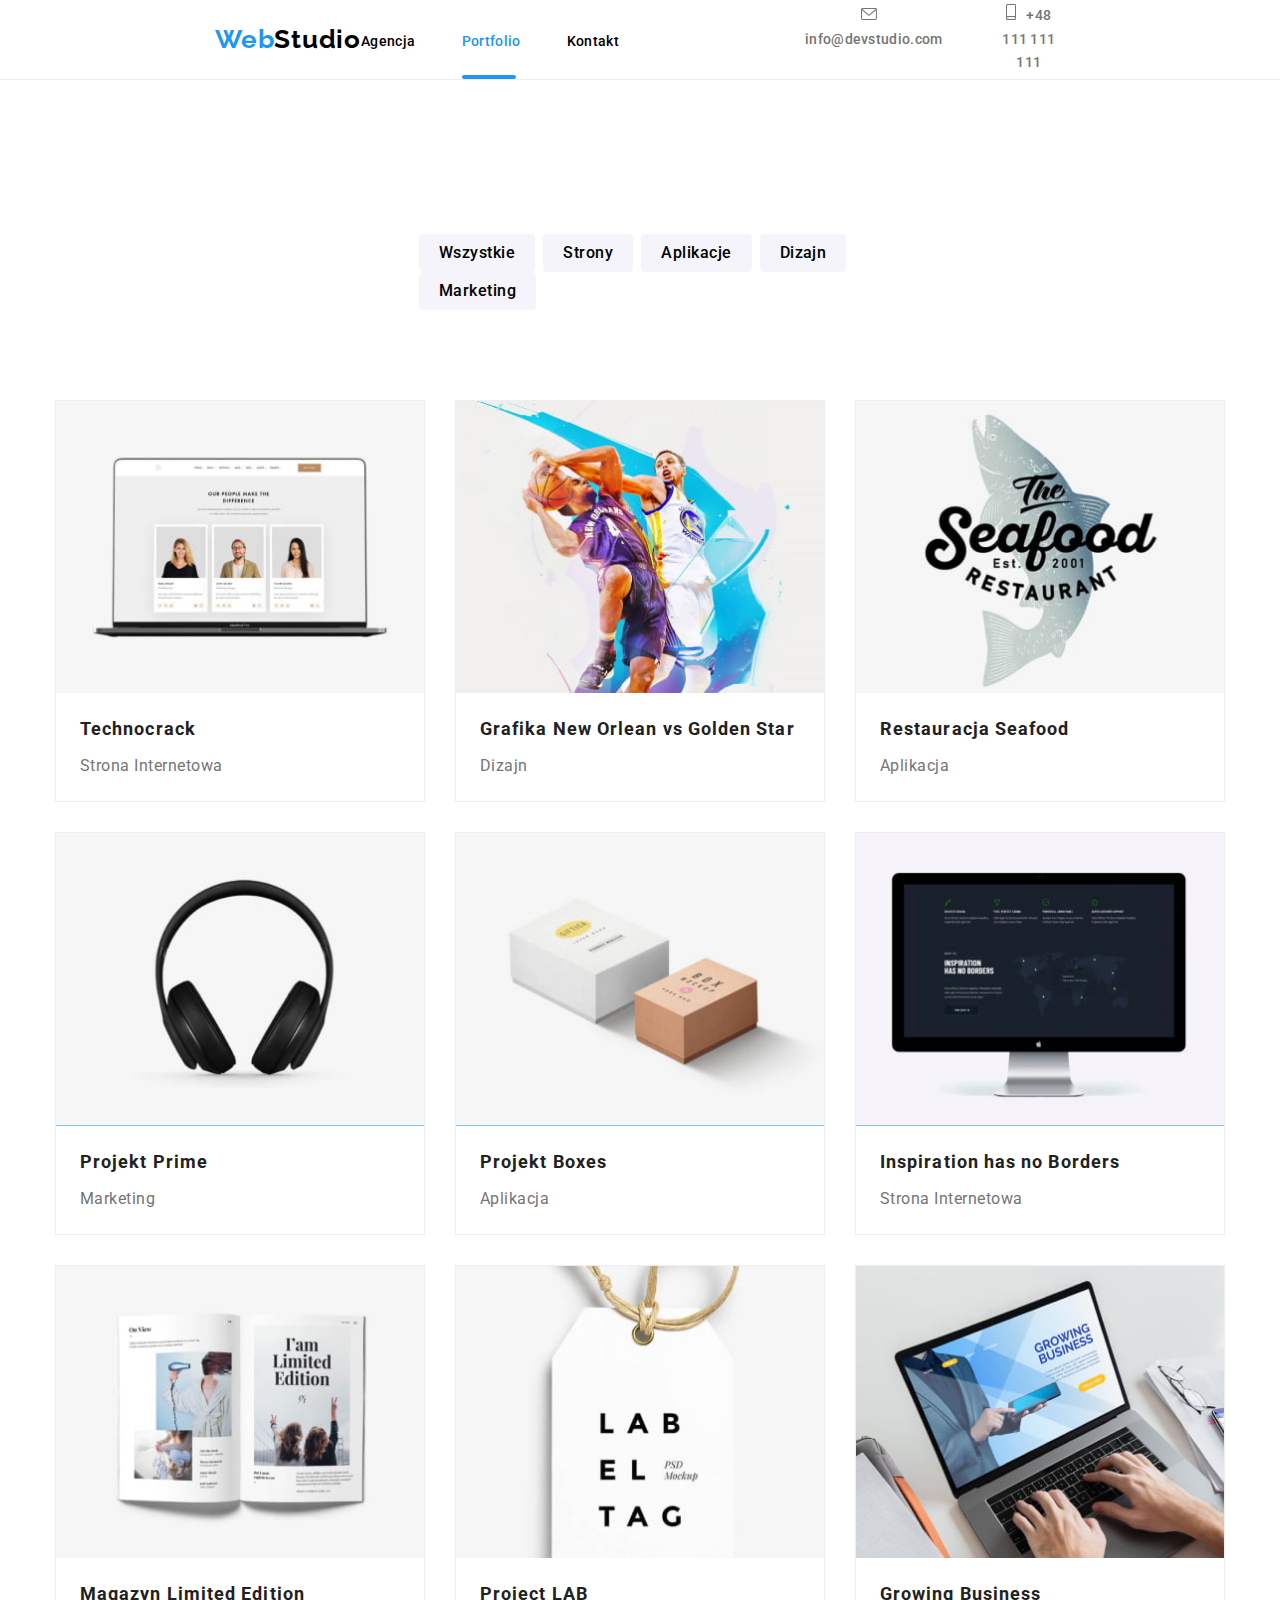
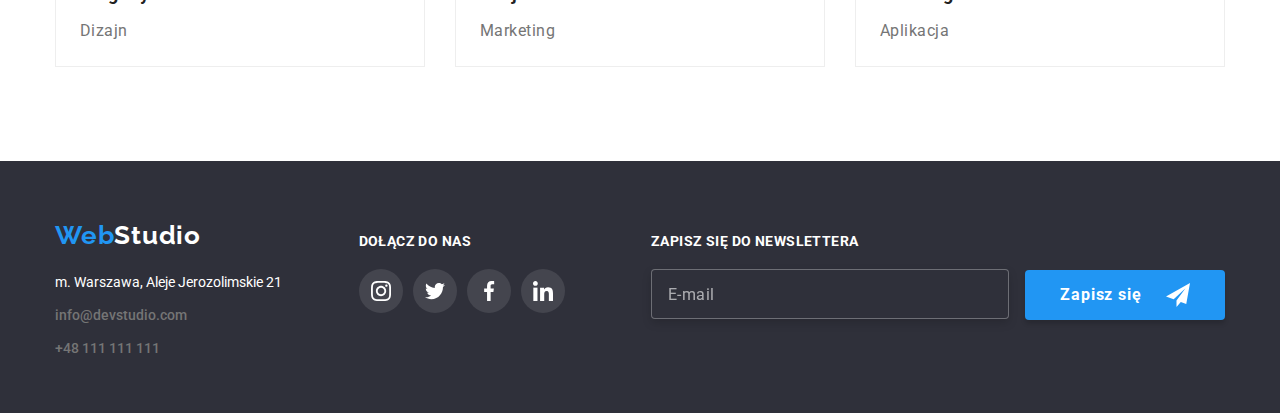
==== commit e75b669a: "low-width-compatibility" ====
--- a/portfolio.html
+++ b/portfolio.html
@@ -69,7 +69,7 @@
                     <source media="(min-width: 1200px)" 
                         srcset="./images/technocrack-370.jpg 370w, ./images/technocrack-370@2x.jpg 740w"
                         sizes="(min-width: 1200px) 370px, 100vw">
-                    <img src="./images/technocrack-450.jpg" alt="Technocrack">
+                    <img src="./images/technocrack-450.jpg" alt="Technocrack" class="picture">
                 </picture>
                     <p class="figure__overlay-description">
                         Technocrack jest popularną platformą wykorzystywaną do rozpowszechniania koronawirusa. Firmy wykorzystują tę platformę
@@ -94,7 +94,7 @@
                     <source media="(min-width: 1200px)" 
                         srcset="./images/orleanvsgolden-370.jpg 370w, ./images/orleanvsgolden-370@2x.jpg 740w"
                         sizes="(min-width: 1200px) 370px, 100vw">
-                    <img src="./images/orleanvsgolden-450.jpg" alt="New Orlean Vs Golden Star">
+                    <img src="./images/orleanvsgolden-450.jpg" alt="New Orlean Vs Golden Star" class="picture">
                 </picture>
                 <p class="figure__overlay-description">
                     Technocrack jest popularną platformą wykorzystywaną do rozpowszechniania koronawirusa. Firmy wykorzystują tę
@@ -120,7 +120,7 @@
                     <source media="(min-width: 1200px)" 
                         srcset="./images/seafood-370.jpg 370w, ./images/seafood-370@2x.jpg 740w"
                         sizes="(min-width: 1200px) 370px, 100vw">
-                    <img src="./images/seafood-450.jpg" alt="Restauracja Seafood">
+                    <img src="./images/seafood-450.jpg" alt="Restauracja Seafood" class="picture">
                 </picture>
                 <p class="figure__overlay-description">
                     Technocrack jest popularną platformą wykorzystywaną do rozpowszechniania koronawirusa. Firmy wykorzystują tę
@@ -146,7 +146,7 @@
                     <source media="(min-width: 1200px)" 
                         srcset="./images/prime-370.jpg 370w, ./images/prime-370@2x.jpg 740w"
                         sizes="(min-width: 1200px) 370px, 100vw">
-                    <img src="./images/prime-450.jpg" alt="Projekt Prime">
+                    <img src="./images/prime-450.jpg" alt="Projekt Prime" class="picture">
                 </picture>
                 <p class="figure__overlay-description">
                     Technocrack jest popularną platformą wykorzystywaną do rozpowszechniania koronawirusa. Firmy wykorzystują tę
@@ -172,7 +172,7 @@
                     <source media="(min-width: 1200px)" 
                         srcset="./images/boxes-370.jpg 370w, ./images/boxes-370@2x.jpg 740w"
                         sizes="(min-width: 1200px) 370px, 100vw">
-                    <img src="./images/boxes-450.jpg" alt="Projekt Boxes">
+                    <img src="./images/boxes-450.jpg" alt="Projekt Boxes" class="picture">
                 </picture>
                 <p class="figure__overlay-description">
                     Technocrack jest popularną platformą wykorzystywaną do rozpowszechniania koronawirusa. Firmy wykorzystują tę
@@ -198,7 +198,7 @@
                     <source media="(min-width: 1200px)" 
                         srcset="./images/inspiration-370.jpg 370w, ./images/inspiration-370@2x.jpg 740w"
                         sizes="(min-width: 1200px) 370px, 100vw">
-                    <img src="./images/inspiration-450.jpg" alt="Inspiration">
+                    <img src="./images/inspiration-450.jpg" alt="Inspiration" class="picture">
                 </picture>
                 <p class="figure__overlay-description">
                     Technocrack jest popularną platformą wykorzystywaną do rozpowszechniania koronawirusa. Firmy wykorzystują tę
@@ -224,7 +224,7 @@
                     <source media="(min-width: 1200px)" 
                         srcset="./images/limitededition-370.jpg 370w, ./images/limitededition-370@2x.jpg 740w"
                         sizes="(min-width: 1200px) 370px, 100vw">
-                    <img src="./images/limitededition-450.jpg" alt="Limited Edition">
+                    <img src="./images/limitededition-450.jpg" alt="Limited Edition" class="picture">
                 </picture>
                 <p class="figure__overlay-description">
                     Technocrack jest popularną platformą wykorzystywaną do rozpowszechniania koronawirusa. Firmy wykorzystują tę
@@ -250,7 +250,7 @@
                     <source media="(min-width: 1200px)" 
                         srcset="./images/projectlab-370.jpg 370w, ./images/projectlab-370@2x.jpg 740w"
                         sizes="(min-width: 1200px) 370px, 100vw">
-                    <img src="./images/projectlab-450.jpg" alt="Project LAB">
+                    <img src="./images/projectlab-450.jpg" alt="Project LAB" class="picture">
                 </picture>
                 <p class="figure__overlay-description">
                     Technocrack jest popularną platformą wykorzystywaną do rozpowszechniania koronawirusa. Firmy wykorzystują tę
@@ -276,7 +276,7 @@
                     <source media="(min-width: 1200px)" 
                         srcset="./images/growingbusiness-370.jpg 370w, ./images/growingbusiness-370@2x.jpg 740w"
                         sizes="(min-width: 1200px) 370px, 100vw">
-                    <img src="./images/growingbusiness-450.jpg" alt="Growing Business">
+                    <img src="./images/growingbusiness-450.jpg" alt="Growing Business" class="picture">
                 </picture>
                 <p class="figure__overlay-description">
                     Technocrack jest popularną platformą wykorzystywaną do rozpowszechniania koronawirusa. Firmy wykorzystują tę
@@ -339,10 +339,10 @@
                     </li>
                 </ul>
             </li>
-            <li>
+            <li class="footer__form">
                 <p class="footer__join">ZAPISZ SIĘ DO NEWSLETTERA</p>
                 <form>
-                    <input type="email" class="footer__form" name="email" placeholder="E-mail">
+                    <input type="email" class="footer__form-email" name="email" placeholder="E-mail">
                     <button type="submit" class="footer__submit">
                         Zapisz się
                         <svg class="footer__icon" width="24" height="24">
@@ -382,7 +382,7 @@
                         </li>
                     </ul>
                     <ul class="menu__list menu__list--socials">
-                        <li class="menu__social">
+                        <li class="menu__social menu__social--margin">
                             <a href="/" class="menu__social-link">Instagram</a>
                         </li>
                         <li class="menu__line">
@@ -397,7 +397,7 @@
                         <li class="menu__social">
                             <a href="/" class="menu__social-link">Facebook</a>
                         </li>
-                        <li class="menu__line">
+                        <li class="menu__line menu__line--hide">
                             <div></div>
                         </li>
                         <li class="menu__social">
--- a/css/main.min.css
+++ b/css/main.min.css
@@ -1,2 +1,2 @@
-.visually-hidden{position:absolute !important;clip:rect(1px 1px 1px 1px);clip:rect(1px, 1px, 1px, 1px);padding:0 !important;border:0 !important;height:1px !important;width:1px !important;overflow:hidden}*,*::before,*::after{box-sizing:border-box}:root{--brand-colour: #2196f3;--text-one: #212121;--text-two: #757575;--text-three: #000;--icon-color: #AFB1B8;--background-one: #2f303a;--background-two: #f5f4fa;--background-three: #F5F4FA;--font-families: 'Roboto';--basic-color: #fff}body{font-family:var(--font-families),"Raleway",sans-serif;color:var(--text-one);max-width:1600px;margin:0 auto}.contact{text-decoration:none;color:var(--text-two);fill:var(--text-two);line-height:171%;font-size:14px;font-weight:500;transition-property:color;transition-duration:250ms;transition-timing-function:cubic-bezier(0.4, 0, 0.2, 1)}.contact:hover,.contact:focus{color:var(--brand-colour);fill:var(--brand-colour)}.relative{position:relative}.icon{width:20px;height:20px}.title{text-align:center;font-weight:700;font-size:28px;line-height:33px;letter-spacing:0.03em;color:var(--text-one);margin:0}@media screen and (min-width: 1200px){.title{font-size:36px;line-height:42px}}@media screen and (min-width: 1200px){.section{padding-top:94px;padding-bottom:94px}.container{max-width:1600px;padding-left:auto;padding-right:auto}.container--align{text-align:center}}.header__logo{color:var(--text-three)}.header__logo,.footer__logo{font-size:24px;font-weight:700;line-height:28px;letter-spacing:0.03em;font-family:'Raleway';text-decoration:none;transition-property:color;transition-duration:250ms;transition-timing-function:cubic-bezier(0.4, 0, 0.2, 1)}.header__logo:focus,.header__logo:hover,.footer__logo:focus,.footer__logo:hover{color:var(--brand-colour);fill:var(--brand-colour)}.footer__logo{color:var(--basic-color)}.logo__branding{color:var(--brand-colour)}@media screen and (max-width: 767.999px){.footer__logo-mobile{margin:0;margin-bottom:20px}}@media screen and (min-width: 1200px){.header__logo,.footer__logo{font-size:26px}.footer__logo{margin-top:60px;margin-bottom:20px}}.backdrop{position:fixed;left:0;top:0;width:100%;height:100%;background-color:rgba(0,0,0,0.2);transition-property:opacity;transition-duration:250ms;transition-timing-function:cubic-bezier(0.4, 0, 0.2, 1)}.is-hidden{opacity:0;visibility:hidden;pointer-events:none}.menu__modal-window{position:absolute;top:50%;left:50%;transform:translate(-50%, -50%);width:100%;height:100%;background-color:var(--basic-color);transition-property:all;transition-duration:250ms;transition-timing-function:cubic-bezier(0.4, 0, 0.2, 1)}.menu__close-button{position:absolute;top:10px;right:15px;width:40px;height:40px;border:none;border-radius:50%;cursor:pointer;background-color:var(--basic-color);transition-property:fill;transition-duration:250ms;transition-timing-function:cubic-bezier(0.4, 0, 0.2, 1)}.menu__close-button:hover,.menu__close-button:focus{fill:var(--brand-colour)}.menu__close-button-icon{width:19px;height:19px}.menu__div{padding:0;margin:48px 40px;display:flex;flex-direction:column;justify-content:space-between;height:calc(100% - 2*48px)}.menu__list{list-style:none;margin:0;padding:0}.menu__list-item{margin-bottom:32px}.menu__nav{text-decoration:none;font-weight:500;font-size:40px;line-height:47px;letter-spacing:0.02em;color:var(--text-one);transition-property:color;transition-duration:250ms;transition-timing-function:cubic-bezier(0.4, 0, 0.2, 1)}.menu__nav:hover,.menu__nav:focus{color:var(--brand-colour)}.menu__list--contacts{margin-bottom:64px}.menu__phone{text-decoration:none;font-weight:500;font-size:34px;line-height:40px;letter-spacing:0.02em;color:var(--brand-colour)}.menu__email{text-decoration:none;font-weight:500;font-size:24px;line-height:28px;letter-spacing:0.02em;color:var(--text-two)}.menu__list--socials{display:flex}.menu__social,.menu__line{margin-right:10px}.menu__social-link{text-decoration:none;font-weight:500;font-size:18px;line-height:22px;letter-spacing:0.02em;color:var(--brand-colour)}.menu__line{border:1px solid rgba(33,33,33,0.2);transform:rotate(180deg)}.modal-window{position:absolute;top:50%;left:50%;transform:translate(-50%, -50%);width:450px;height:609px;background-color:var(--basic-color);border-radius:4px;transition-property:all;transition-duration:250ms;transition-timing-function:cubic-bezier(0.4, 0, 0.2, 1)}.close-button{position:absolute;top:8px;right:8px;width:30px;height:30px;border:1px solid rgba(0,0,0,0.1);border-radius:50%;cursor:pointer;background-color:var(--basic-color);transition-property:background-color;transition-duration:250ms;transition-timing-function:cubic-bezier(0.4, 0, 0.2, 1)}.close-button:hover,.close-button:focus{background-color:var(--brand-colour);fill:var(--basic-color)}.close-button__x{width:11px;height:11px}.form-title{margin:40px auto 12px;font-weight:700;font-size:20px;line-height:150%;text-align:center;letter-spacing:0.03em;color:var(--text-one)}.form{display:flex;flex-direction:column;align-items:center}.form__item{display:flex;flex-direction:column;font-size:12px;letter-spacing:0.01em;color:var(--text-two)}.form__input{width:370px;height:40px;padding-left:40px;margin-bottom:10px;margin-top:4px;border:1px solid rgba(33,33,33,0.2);border-radius:4px;transition-property:border-color;transition-duration:250ms;transition-timing-function:cubic-bezier(0.4, 0, 0.2, 1)}.form__comment{width:370px;height:120px;margin-bottom:20px;margin-top:4px;border:1px solid rgba(33,33,33,0.2);border-radius:4px;resize:none;padding:12px 16px;transition-property:border-color;transition-duration:250ms;transition-timing-function:cubic-bezier(0.4, 0, 0.2, 1)}.form__comment::placeholder{font-size:12px;line-height:14px;letter-spacing:0.01em;color:rgba(117,117,117,0.5)}.form__checkbox-box{display:flex}.form__checkbox{margin-top:5px}.form__checkbox-description{margin-top:0px;font-size:12px;line-height:14px;letter-spacing:0.03em;color:var(--text-two)}.form__checkbox-description::before{display:inline-block;content:"";width:16px;height:15px;border:1px solid var(--text-three);border-radius:2px}.form__checkbox:checked+.form__checkbox-description::before{background-color:var(--brand-colour);border:none;background-image:url("data:image/svg+xml;charset=utf8,%3Csvg width='13' height='10' viewBox='0 0 13 10' fill='none' xmlns='http://www.w3.org/2000/svg'%3E%3Cpath d='M1.95703 4.75166L1.88825 4.68604L1.81923 4.75141L0.93123 5.59258L0.854858 5.66492L0.930974 5.73753L4.42671 9.07236L4.49574 9.1382L4.56476 9.07236L12.069 1.91352L12.1449 1.84116L12.069 1.76881L11.1873 0.927644L11.1183 0.861826L11.0493 0.927611L4.49577 7.17353L1.95703 4.75166Z' fill='white' stroke='white' stroke-width='0.2'/%3E%3C/svg%3E");background-repeat:no-repeat;background-position:center;flex-direction:center;text-align:center}.form__link{color:var(--brand-colour)}.form__submit{width:200px;height:50px;margin-top:20px;box-shadow:0px 4px 4px rgba(0,0,0,0.15);border-radius:4px;background-color:var(--brand-colour);color:var(--basic-color);font-weight:700;font-size:16px;line-height:188%;letter-spacing:0.06em;border:none;cursor:pointer;transition-property:background-color;transition-duration:250ms;transition-timing-function:cubic-bezier(0.4, 0, 0.2, 1)}.form__submit:hover,.form__submit:focus{background-color:var(--basic-color);color:var(--brand-colour)}.form__person{position:absolute;top:24.5%;transform:translateY(-50%);left:54px;transition:fill 250ms cubic-bezier(0.4, 0, 0.2, 1)}.form__phone{position:absolute;top:36%;transform:translateY(-50%);left:54px;transition:fill 250ms cubic-bezier(0.4, 0, 0.2, 1)}.form__email{position:absolute;top:47%;transform:translateY(-50%);left:54px;transition:fill 250ms cubic-bezier(0.4, 0, 0.2, 1)}.form__item:hover,.form__item:focus,.form__input:hover,.form__input:focus,.form__comment:hover,.form__comment:focus{border-color:var(--brand-colour);fill:var(--brand-colour)}.form__phone:hover,.form__phone:focus,.form__person:focus,.form__person:hover,.form__email:hover,.form__email:focus{fill:var(--brand-colour)}@media screen and (max-width: 767.99px){.form-title{max-width:370px}}@media screen and (min-width: 1200px){.modal-window{width:528px;height:581px}.form-title{line-height:23px}.form__input{width:448px}.form__comment{width:448px}.form__person{top:19.5%}.form__phone{top:31%}.form__email{top:42.7%}.form__checkbox-description{font-size:14px;line-height:171%}}.header{display:flex;align-items:center;border-bottom:1px solid #ececec;height:60px;justify-content:space-between}.header__menu-button{cursor:pointer;height:16px;transition-property:fill;transition-duration:250ms;transition-timing-function:cubic-bezier(0.4, 0, 0.2, 1)}.header__menu-button:hover,.header__menu-button:focus{fill:var(--brand-colour)}@media screen and (max-width: 767.999px){.header{padding:0 15px}.header__menu,.header__contacts{display:none}}@media screen and (min-width: 768px){.header__menu-button{display:none}}@media screen and (min-width: 1200px){.header{justify-content:space-between;height:80px;margin:0 auto}.header__heading{margin-left:215px}.header__menu{list-style-type:none;display:flex;padding-left:0px;padding-right:100px;letter-spacing:0.02em;margin-bottom:0px;margin-top:32px;align-items:baseline}.header__current-page-link{text-decoration:none;color:var(--brand-colour)}.header__current-page-link::after{display:block;content:' ';background-color:var(--brand-colour);width:54px;height:4px;margin-top:26.5px;border-radius:2px}.header__nav{text-decoration:none;color:var(--text-three);transition-property:color;transition-duration:250ms;transition-timing-function:cubic-bezier(0.4, 0, 0.2, 1)}.header__nav:focus,.header__nav:hover{color:var(--brand-colour);fill:var(--brand-colour)}.header__current-page{max-height:48px}.header__nav,.header__current-page{font-size:14px;font-weight:500}.header__nav{padding-right:46.5px}.header__nav--padding{padding-right:46px}.header__nav--padding{padding-left:46px}.header__contacts{display:flex;list-style-type:none;justify-content:end;letter-spacing:0.02em;margin-right:215px}.header__mail{padding-right:50px}.header__icon{margin-right:10px;transition-property:color;transition-duration:250ms;transition-timing-function:cubic-bezier(0.4, 0, 0.2, 1)}}.footer{background-color:var(--background-one);color:var(--basic-color);padding:60px 0}.footer__list{list-style:none;padding-left:0px;max-width:450px;margin:0 auto}.footer__address{font-style:normal;font-size:14px;line-height:171%;margin-bottom:8px}.footer__contacts{list-style-type:none;padding-left:0px;margin-top:0px}.footer__join{margin-bottom:20px;margin-top:0px;font-weight:700;font-size:14px;line-height:16px;letter-spacing:0.03em;text-transform:uppercase}.footer__social-list{display:flex;list-style:none;padding-left:0px}.footer__social-icon{display:flex;width:44px;height:44px;border-radius:50%;align-items:center;justify-content:center;fill:#fff;background-color:rgba(255,255,255,0.1);transition-property:fill, background-color;transition-duration:250ms;transition-timing-function:cubic-bezier(0.4, 0, 0.2, 1)}.footer__social-icon:hover,.footer__social-icon:focus{fill:#fff;background-color:var(--brand-colour)}.footer__form{width:450px;height:50px;padding-left:16px;margin:0 0 20px;background-color:var(--background-one);border:1px solid rgba(255,255,255,0.3);box-sizing:border-box;filter:drop-shadow(0px 4px 4px rgba(0,0,0,0.15));border-radius:4px;color:var(--basic-color);transition-property:border-color;transition-duration:250ms;transition-timing-function:cubic-bezier(0.4, 0, 0.2, 1)}.footer__form::placeholder{letter-spacing:0.03em;color:rgba(255,255,255,0.6)}.footer__form:hover,.footer__form:focus{border-color:var(--brand-colour)}.footer__submit{display:inline-flex;justify-content:center;align-items:center;width:200px;height:50px;background-color:var(--brand-colour);border:none;box-shadow:0px 4px 4px rgba(0,0,0,0.15);border-radius:4px;cursor:pointer;font-size:16px;font-weight:700;line-height:188%;letter-spacing:0.06em;color:var(--basic-color);fill:var(--basic-color);transition-property:background-color;transition-duration:250ms;transition-timing-function:cubic-bezier(0.4, 0, 0.2, 1)}.footer__submit:hover,.footer__submit:focus{background-color:var(--basic-color);color:var(--brand-colour);fill:var(--brand-colour)}.footer__icon{margin-left:24px}.footer__mail{padding-bottom:9px}@media screen and (max-width: 767.999px){.footer__list{text-align:center}.footer__contacts{margin-bottom:60px}.footer__social-list{justify-content:space-between;width:206px;margin:0 auto 60px}}@media screen and (min-width: 1200px){.footer{height:252px;padding-top:40px}.footer__list{display:flex;max-width:1170px;justify-content:space-between}.footer__address{margin-bottom:9px}.footer__join{margin-top:32px}.footer__social-item{padding-right:10px}.footer__form{width:358px;margin-right:12px}}.face{box-shadow:0px 4px 4px rgba(0,0,0,0.25);color:var(--basic-color);font-weight:900;text-align:center;text-transform:uppercase;height:400px}.face__background{background-size:cover;background-repeat:no-repeat;height:400px}.face__title{line-height:162%;letter-spacing:0.06em;font-size:26px;margin:0px;padding-top:118px}.face__button{margin-top:30px;padding-top:0px}.button-order{background-color:var(--brand-colour);color:var(--basic-color);font-size:16px;font-weight:700;line-height:188%;cursor:pointer;border:none;border-radius:4px;padding:10px 41px;letter-spacing:0.06em;transition-property:color, background-color, box-shadow;transition-duration:250ms;transition-timing-function:cubic-bezier(0.4, 0, 0.2, 1)}.button-order:hover{background-color:var(--basic-color);color:var(--brand-colour);box-shadow:0px 4px 4px rgba(0,0,0,0.15)}@media screen and (max-width: 767.999px){.face__background{background-image:linear-gradient(rgba(47,48,58,0.4), rgba(47,48,58,0.4)),url("../../images/main-background-480.jpg")}}@media screen and (max-width: 767.999px) and (min-device-pixel-ratio: 2), screen and (max-width: 767.999px) and (min-resolution: 192dpi), screen and (max-width: 767.999px) and (min-resolution: 2dppx){.face__background{background-image:linear-gradient(rgba(47,48,58,0.4), rgba(47,48,58,0.4)),url("../../images/main-background-480@2x.jpg")}}@media screen and (min-width: 768px) and (max-width: 1199.999px){.face__background{background-image:linear-gradient(rgba(47,48,58,0.4), rgba(47,48,58,0.4)),url("../../images/main-background-768.jpg")}}@media screen and (min-width: 768px) and (max-width: 1199.999px) and (min-device-pixel-ratio: 2), screen and (min-width: 768px) and (max-width: 1199.999px) and (min-resolution: 192dpi), screen and (min-width: 768px) and (max-width: 1199.999px) and (min-resolution: 2dppx){.face__background{background-image:linear-gradient(rgba(47,48,58,0.4), rgba(47,48,58,0.4)),url("../../images/main-background-768@2x.jpg")}}@media screen and (min-width: 1200px){.face{background-image:linear-gradient(rgba(47,48,58,0.4), rgba(47,48,58,0.4)),url("/images/main-background.jpg");height:600px;border:1px;border-color:#000}.face__background{background-image:linear-gradient(rgba(47,48,58,0.4), rgba(47,48,58,0.4)),url("../../images/main-background-1600.jpg")}.face__title{padding-top:200px;line-height:136%;font-size:44px}}@media screen and (min-width: 1200px) and (min-device-pixel-ratio: 2), screen and (min-width: 1200px) and (min-resolution: 192dpi), screen and (min-width: 1200px) and (min-resolution: 2dppx){.face__background{background-image:linear-gradient(rgba(47,48,58,0.4), rgba(47,48,58,0.4)),url("../../images/main-background-1600@2x.jpg")}}.advantages{padding:60px 0px 45px;margin:0 auto;max-width:450px}.advantages__list{list-style:none;padding:0;margin:0}.advantages__icon{width:450px;height:120px;padding:25px 190px;background-color:var(--background-three);border-radius:4px;margin-bottom:30px}.advantages__title{font-weight:700;margin-top:0px;text-align:center;margin-bottom:10px}.advantages__description{color:var(--text-two);line-height:171%;letter-spacing:0.03em;text-align:start;font-size:14px;margin:0 0 30px}@media screen and (min-width: 1200px){.advantages{padding:94px 0px;margin-left:215px;max-width:1170px}.advantages__list{display:flex;justify-content:space-around;width:1170px}.advantages__icon{width:270px;height:120px;padding:25px 100px}.advantages__title{text-align:start}}@media screen and (max-width: 1199.999px){.about{display:none}}.about__list{display:flex;list-style:none;padding:50px 215px 94px 215px;justify-content:space-between;margin:0 auto}.description{position:absolute;top:224px;background-color:rgba(47,48,58,0.8);width:370px;height:70px;text-align:center}.description__text{margin-top:27px;font-weight:700;font-size:14px;line-height:16px;text-align:center;letter-spacing:0.03em;text-transform:uppercase;color:var(--basic-color)}.team{background-color:var(--background-two);padding:60px 0}.team__list{list-style:none;padding:0;margin-bottom:0px;margin-top:30px}.team__item{box-shadow:0px 1px 3px rgba(0,0,0,0.12),0px 1px 1px rgba(0,0,0,0.14),0px 2px 1px rgba(0,0,0,0.2);max-width:450px;margin:0 auto;border-radius:0px 0px 4px 4px}.team__item-background{background-color:var(--basic-color);border:1px solid #eeeeee;margin:0 0 30px}.team__name{font-weight:500;font-size:16px;text-align:center;letter-spacing:0.03em;margin-bottom:10px;color:var(--text-one)}.team__description{text-align:center;margin-top:10px;margin-bottom:16px;font-size:16px;line-height:19px;letter-spacing:0.03em;color:var(--text-two)}.team__social{max-width:206px;list-style:none;display:flex;padding:0;justify-content:space-between;margin:0 auto 24px}.team__link{display:flex;width:44px;height:44px;border-radius:50%;align-items:center;justify-content:center;fill:var(--icon-color);transition-property:fill, background-color;transition-duration:250ms;transition-timing-function:cubic-bezier(0.4, 0, 0.2, 1)}.team__link:hover,.team__link:focus{fill:#fff;background-color:var(--brand-colour)}@media screen and (max-width: 767.999px){.team__name{margin:30px 0 0}}@media screen and (min-width: 1200px){.team{padding-top:94px;padding-bottom:94px}.team__list{display:flex;padding:50px 215px 0px 215px;justify-content:space-between}.team__item{max-width:270px}.team__description{line-height:188%}.team__social{margin:0 auto 30px}}.clients{padding:60px 0}.clients__list{margin:30px auto 0;list-style:none;display:flex;flex-wrap:wrap;justify-content:space-between;width:450px;height:336px;padding:0}.clients__link{display:flex;width:210px;height:92px;border:1px solid #AFB1B8;border-radius:4px;fill:var(--icon-color);cursor:pointer;justify-content:center;align-items:center;transition-property:fill, background-color, border-color;transition-duration:250ms;transition-timing-function:cubic-bezier(0.4, 0, 0.2, 1)}.clients__link:hover,.clients__link:focus{fill:var(--brand-colour);border-color:var(--brand-colour)}.clients__logo{width:106px;height:60px}@media screen and (min-width: 1200px){.clients{padding-top:94px}.clients__list{justify-content:space-between;width:1170px;margin:50px 215px 53px 215px}.clients__link{width:170px}}.filtres{text-align:center;padding-top:60px}.filters__button-list{font-weight:500;font-size:16px;line-height:162%;list-style-type:none;display:flex;flex-wrap:wrap;letter-spacing:0.03em;padding:0;margin-top:60px;margin:60px auto 40px;width:450px}.filters__button{background-color:var(--background-two);border:none;cursor:pointer;font-size:16px;font-weight:500;line-height:162%;letter-spacing:0.03em;margin-left:4px;margin-right:4px;border-radius:4px;transition-property:color, background-color, box-shadow;transition-duration:250ms;transition-timing-function:cubic-bezier(0.4, 0, 0.2, 1)}.filters__button:hover,.filters__button:focus{background-color:var(--brand-colour);color:var(--basic-color);box-shadow:0px 3px 1px rgba(0,0,0,0.1),0px 1px 2px rgba(0,0,0,0.08),0px 2px 2px rgba(0,0,0,0.12)}@media screen and (max-width: 767.999px){.filters__button--all{margin-bottom:15px;padding:6px 13px}.filters__button--pages{padding:6px 39.5px}.filters__button--apps{padding:6px 37.5px}.filters__button--design{padding:6px 28px}.filters__button--marketing{padding:6px 26.5px}}@media screen and (min-width: 1200px){.filters{padding-top:94px;padding-bottom:50px}.filters__button{padding:6px 20px}}.projects{max-width:450px;margin:0 auto 60px}.projects__list{list-style-type:none;padding-left:0px}.projects__item{max-width:450px}.projects__item{cursor:pointer;transition-property:box-shadow;transition-duration:250ms;transition-timing-function:cubic-bezier(0.4, 0, 0.2, 1)}.projects__item:hover{box-shadow:0px 1px 1px rgba(0,0,0,0.12),0px 4px 4px rgba(0,0,0,0.06),1px 4px 6px rgba(0,0,0,0.16)}.figure{background-color:var(--basic-color);border:1px solid #eeeeee;margin:0px}.figure__overlay{position:relative;overflow:hidden}.figure__overlay:hover .figure__overlay-description{transform:translateY(0)}.figure__overlay-description{position:absolute;top:0;left:0;width:100%;height:100%;background:rgba(33,150,243,0.9);font-size:18px;line-height:28px;letter-spacing:0.03em;color:var(--basic-color);padding-top:49px;padding-left:24px;padding-right:45px;margin:0;transform:translateY(100%);transition:transform 1500ms;transition-timing-function:cubic-bezier(0.4, 0, 0.2, 1)}.figure__caption{padding:0px 24px 20px 24px}.figure__caption-top{font-weight:700;font-size:18px;line-height:200%;letter-spacing:0.06em;margin-bottom:4px}.figure__caption-top,.figure__caption-bottom{text-align:start}.figure__caption-bottom{color:var(--text-two);font-size:16px;line-height:188%;letter-spacing:0.03em;margin-top:0px;margin-bottom:0px}@media screen and (max-width: 767.999px){.projects__list .projects__item:not(:last-child){margin-bottom:30px}}@media screen and (min-width: 1200px){.projects{padding-top:0px;max-width:1170px;margin:0 auto 94px}.projects__list{display:flex;flex-wrap:wrap;margin-right:-30px;margin-top:-30px}.projects__item{display:flex;justify-content:center;margin-right:30px;margin-top:30px;flex-basis:calc(100% / 3 - 30px);max-width:370px}}
+.visually-hidden{position:absolute !important;clip:rect(1px 1px 1px 1px);clip:rect(1px, 1px, 1px, 1px);padding:0 !important;border:0 !important;height:1px !important;width:1px !important;overflow:hidden}*,*::before,*::after{box-sizing:border-box}:root{--brand-colour: #2196f3;--text-one: #212121;--text-two: #757575;--text-three: #000;--icon-color: #AFB1B8;--background-one: #2f303a;--background-two: #f5f4fa;--background-three: #F5F4FA;--font-families: 'Roboto';--basic-color: #fff}body{font-family:var(--font-families),"Raleway",sans-serif;color:var(--text-one);max-width:1600px;margin:0 auto}.contact{text-decoration:none;color:var(--text-two);fill:var(--text-two);line-height:171%;font-size:14px;font-weight:500;transition-property:color;transition-duration:250ms;transition-timing-function:cubic-bezier(0.4, 0, 0.2, 1)}.contact:hover,.contact:focus{color:var(--brand-colour);fill:var(--brand-colour)}.relative{position:relative}.icon{width:20px;height:20px}.title{text-align:center;font-weight:700;font-size:28px;line-height:33px;letter-spacing:0.03em;color:var(--text-one);margin:0}.picture{display:block;max-width:100%;height:auto}@media screen and (min-width: 1200px){.title{font-size:36px;line-height:42px}}@media screen and (min-width: 1200px){.section{padding-top:94px;padding-bottom:94px}.container{max-width:1600px;padding-left:auto;padding-right:auto}.container--align{text-align:center}}.header__logo{color:var(--text-three)}.header__logo,.footer__logo{font-size:24px;font-weight:700;line-height:28px;letter-spacing:0.03em;font-family:'Raleway';text-decoration:none;transition-property:color;transition-duration:250ms;transition-timing-function:cubic-bezier(0.4, 0, 0.2, 1)}.header__logo:focus,.header__logo:hover,.footer__logo:focus,.footer__logo:hover{color:var(--brand-colour);fill:var(--brand-colour)}.footer__logo{color:var(--basic-color)}.logo__branding{color:var(--brand-colour)}@media screen and (max-width: 767.999px){.footer__logo-mobile{margin:0;margin-bottom:20px}}@media screen and (min-width: 1200px){.header__logo,.footer__logo{font-size:26px}.footer__logo{margin-top:60px;margin-bottom:20px}}.backdrop{position:fixed;left:0;top:0;width:100%;height:100%;background-color:rgba(0,0,0,0.2);transition-property:opacity;transition-duration:250ms;transition-timing-function:cubic-bezier(0.4, 0, 0.2, 1)}.is-hidden{opacity:0;visibility:hidden;pointer-events:none}.menu__modal-window{position:absolute;top:50%;left:50%;transform:translate(-50%, -50%);width:100%;height:100%;background-color:var(--basic-color);transition-property:all;transition-duration:250ms;transition-timing-function:cubic-bezier(0.4, 0, 0.2, 1)}.menu__close-button{position:absolute;top:10px;right:15px;width:40px;height:40px;border:none;border-radius:50%;cursor:pointer;background-color:var(--basic-color);transition-property:fill;transition-duration:250ms;transition-timing-function:cubic-bezier(0.4, 0, 0.2, 1)}.menu__close-button:hover,.menu__close-button:focus{fill:var(--brand-colour)}.menu__close-button-icon{width:19px;height:19px}.menu__div{padding:0;margin:48px 40px;display:flex;flex-direction:column;justify-content:space-between;height:calc(100% - 2*48px)}.menu__list{list-style:none;margin:0;padding:0}.menu__list-item{margin-bottom:32px}.menu__nav{text-decoration:none;font-weight:500;font-size:40px;line-height:47px;letter-spacing:0.02em;color:var(--text-one);transition-property:color;transition-duration:250ms;transition-timing-function:cubic-bezier(0.4, 0, 0.2, 1)}.menu__nav:hover,.menu__nav:focus{color:var(--brand-colour)}.menu__list--contacts{margin-bottom:64px}.menu__phone{text-decoration:none;font-weight:500;font-size:34px;line-height:40px;letter-spacing:0.02em;color:var(--brand-colour)}.menu__email{text-decoration:none;font-weight:500;font-size:24px;line-height:28px;letter-spacing:0.02em;color:var(--text-two)}.menu__list--socials{display:flex;flex-wrap:wrap}.menu__social,.menu__line{margin-right:10px}.menu__social-link{text-decoration:none;font-weight:500;font-size:18px;line-height:22px;letter-spacing:0.02em;color:var(--brand-colour)}.menu__line{border:1px solid rgba(33,33,33,0.2);transform:rotate(180deg)}.modal-window{position:absolute;top:50%;left:50%;transform:translate(-50%, -50%);width:calc(100% - 30px);height:609px;background-color:var(--basic-color);border-radius:4px;transition-property:all;transition-duration:250ms;transition-timing-function:cubic-bezier(0.4, 0, 0.2, 1)}.close-button{position:absolute;top:8px;right:8px;width:30px;height:30px;border:1px solid rgba(0,0,0,0.1);border-radius:50%;cursor:pointer;background-color:var(--basic-color);transition-property:background-color;transition-duration:250ms;transition-timing-function:cubic-bezier(0.4, 0, 0.2, 1)}.close-button:hover,.close-button:focus{background-color:var(--brand-colour);fill:var(--basic-color)}.close-button__x{width:11px;height:11px}.form-title{margin:40px auto 12px;font-weight:700;font-size:20px;line-height:150%;text-align:center;letter-spacing:0.03em;color:var(--text-one)}.form{display:flex;flex-direction:column;align-items:center;max-width:100%}.form__item{display:flex;flex-direction:column;font-size:12px;letter-spacing:0.01em;color:var(--text-two)}.form__input{height:40px;padding-left:40px;margin-bottom:10px;margin-top:4px;border:1px solid rgba(33,33,33,0.2);border-radius:4px;transition-property:border-color;transition-duration:250ms;transition-timing-function:cubic-bezier(0.4, 0, 0.2, 1)}.form__comment{height:120px;margin-bottom:20px;margin-top:4px;border:1px solid rgba(33,33,33,0.2);border-radius:4px;resize:none;padding:12px 16px;transition-property:border-color;transition-duration:250ms;transition-timing-function:cubic-bezier(0.4, 0, 0.2, 1)}.form__comment::placeholder{font-size:12px;line-height:14px;letter-spacing:0.01em;color:rgba(117,117,117,0.5)}.form__checkbox-box{display:flex}.form__checkbox{margin-top:5px}.form__checkbox-description{margin-top:0px;font-size:12px;line-height:14px;letter-spacing:0.03em;color:var(--text-two)}.form__checkbox-description::before{display:inline-block;content:"";width:16px;height:15px;border:1px solid var(--text-three);border-radius:2px}.form__checkbox:checked+.form__checkbox-description::before{background-color:var(--brand-colour);border:none;background-image:url("data:image/svg+xml;charset=utf8,%3Csvg width='13' height='10' viewBox='0 0 13 10' fill='none' xmlns='http://www.w3.org/2000/svg'%3E%3Cpath d='M1.95703 4.75166L1.88825 4.68604L1.81923 4.75141L0.93123 5.59258L0.854858 5.66492L0.930974 5.73753L4.42671 9.07236L4.49574 9.1382L4.56476 9.07236L12.069 1.91352L12.1449 1.84116L12.069 1.76881L11.1873 0.927644L11.1183 0.861826L11.0493 0.927611L4.49577 7.17353L1.95703 4.75166Z' fill='white' stroke='white' stroke-width='0.2'/%3E%3C/svg%3E");background-repeat:no-repeat;background-position:center;flex-direction:center;text-align:center}.form__link{color:var(--brand-colour)}.form__submit{width:200px;height:50px;margin-top:20px;box-shadow:0px 4px 4px rgba(0,0,0,0.15);border-radius:4px;background-color:var(--brand-colour);color:var(--basic-color);font-weight:700;font-size:16px;line-height:188%;letter-spacing:0.06em;border:none;cursor:pointer;transition-property:background-color;transition-duration:250ms;transition-timing-function:cubic-bezier(0.4, 0, 0.2, 1)}.form__submit:hover,.form__submit:focus{background-color:var(--basic-color);color:var(--brand-colour)}.form__person{position:absolute;top:45%;transform:translateY(-50%);left:12px;transition:fill 250ms cubic-bezier(0.4, 0, 0.2, 1)}.form__phone{position:absolute;top:45%;transform:translateY(-50%);left:12px;transition:fill 250ms cubic-bezier(0.4, 0, 0.2, 1)}.form__email{position:absolute;top:45%;transform:translateY(-50%);left:12px;transition:fill 250ms cubic-bezier(0.4, 0, 0.2, 1)}.form__item:hover,.form__item:focus,.form__input:hover,.form__input:focus,.form__comment:hover,.form__comment:focus{border-color:var(--brand-colour);fill:var(--brand-colour)}.form__phone:hover,.form__phone:focus,.form__person:focus,.form__person:hover,.form__email:hover,.form__email:focus{fill:var(--brand-colour)}@media screen and (max-width: 369.999px){.form__input,.form__comment{width:250px}}@media screen and (min-width: 370px) and (max-width: 419.999px){.form__input,.form__comment{width:300px}}@media screen and (min-width: 420px){.form__input,.form__comment{width:370px}}@media screen and (max-width: 420px){.form__checkbox-description{margin-left:15px;margin-right:15px}}@media screen and (max-width: 767.999px){.form-title{max-width:370px}}@media screen and (min-width: 1200px){.modal-window{width:528px;height:581px}.form-title{line-height:23px}.form__input{width:448px}.form__comment{width:448px}.form__person{top:19.5%}.form__phone{top:31%}.form__email{top:42.7%}.form__checkbox-description{font-size:14px;line-height:171%}}.header{display:flex;align-items:center;border-bottom:1px solid #ececec;height:60px;justify-content:space-between}.header__menu-button{cursor:pointer;height:16px;transition-property:fill;transition-duration:250ms;transition-timing-function:cubic-bezier(0.4, 0, 0.2, 1)}.header__menu-button:hover,.header__menu-button:focus{fill:var(--brand-colour)}@media screen and (max-width: 767.999px){.header{padding:0 15px}.header__menu,.header__contacts{display:none}}@media screen and (min-width: 768px){.header__menu-button{display:none}}@media screen and (min-width: 1200px){.header{justify-content:space-between;height:80px;margin:0 auto}.header__heading{margin-left:215px}.header__menu{list-style-type:none;display:flex;padding-left:0px;padding-right:100px;letter-spacing:0.02em;margin-bottom:0px;margin-top:32px;align-items:baseline}.header__current-page-link{text-decoration:none;color:var(--brand-colour)}.header__current-page-link::after{display:block;content:' ';background-color:var(--brand-colour);width:54px;height:4px;margin-top:26.5px;border-radius:2px}.header__nav{text-decoration:none;color:var(--text-three);transition-property:color;transition-duration:250ms;transition-timing-function:cubic-bezier(0.4, 0, 0.2, 1)}.header__nav:focus,.header__nav:hover{color:var(--brand-colour);fill:var(--brand-colour)}.header__current-page{max-height:48px}.header__nav,.header__current-page{font-size:14px;font-weight:500}.header__nav{padding-right:46.5px}.header__nav--padding{padding-right:46px}.header__nav--padding{padding-left:46px}.header__contacts{display:flex;list-style-type:none;justify-content:end;letter-spacing:0.02em;margin-right:215px}.header__mail{padding-right:50px}.header__icon{margin-right:10px;transition-property:color;transition-duration:250ms;transition-timing-function:cubic-bezier(0.4, 0, 0.2, 1)}}.footer{background-color:var(--background-one);color:var(--basic-color);padding:60px 0}.footer__list{list-style:none;padding-left:0px;max-width:450px;margin:0 auto}.footer__address{font-style:normal;font-size:14px;line-height:171%;margin-bottom:8px}.footer__contacts{list-style-type:none;padding-left:0px;margin-top:0px}.footer__join{margin-bottom:20px;margin-top:0px;font-weight:700;font-size:14px;line-height:16px;letter-spacing:0.03em;text-transform:uppercase}.footer__social-list{display:flex;list-style:none;padding-left:0px}.footer__social-icon{display:flex;width:44px;height:44px;border-radius:50%;align-items:center;justify-content:center;fill:#fff;background-color:rgba(255,255,255,0.1);transition-property:fill, background-color;transition-duration:250ms;transition-timing-function:cubic-bezier(0.4, 0, 0.2, 1)}.footer__social-icon:hover,.footer__social-icon:focus{fill:#fff;background-color:var(--brand-colour)}.footer__form-email{width:100%;height:50px;padding-left:16px;margin:0 0 20px;background-color:var(--background-one);border:1px solid rgba(255,255,255,0.3);box-sizing:border-box;filter:drop-shadow(0px 4px 4px rgba(0,0,0,0.15));border-radius:4px;color:var(--basic-color);transition-property:border-color;transition-duration:250ms;transition-timing-function:cubic-bezier(0.4, 0, 0.2, 1)}.footer__form-email::placeholder{letter-spacing:0.03em;color:rgba(255,255,255,0.6)}.footer__form-email:hover,.footer__form-email:focus{border-color:var(--brand-colour)}.footer__submit{display:inline-flex;justify-content:center;align-items:center;width:200px;height:50px;background-color:var(--brand-colour);border:none;box-shadow:0px 4px 4px rgba(0,0,0,0.15);border-radius:4px;cursor:pointer;font-size:16px;font-weight:700;line-height:188%;letter-spacing:0.06em;color:var(--basic-color);fill:var(--basic-color);transition-property:background-color;transition-duration:250ms;transition-timing-function:cubic-bezier(0.4, 0, 0.2, 1)}.footer__submit:hover,.footer__submit:focus{background-color:var(--basic-color);color:var(--brand-colour);fill:var(--brand-colour)}.footer__icon{margin-left:24px}.footer__mail{padding-bottom:9px}@media screen and (max-width: 454.999px){.footer__form{margin:0 15px}}@media screen and (max-width: 767.999px){.footer__list{text-align:center}.footer__contacts{margin-bottom:60px}.footer__social-list{justify-content:space-between;width:206px;margin:0 auto 60px}}@media screen and (min-width: 1200px){.footer{height:252px;padding-top:40px}.footer__list{display:flex;max-width:1170px;justify-content:space-between}.footer__address{margin-bottom:9px}.footer__join{margin-top:32px}.footer__social-item{padding-right:10px}.footer__form-email{width:358px;margin-right:12px}}.face{box-shadow:0px 4px 4px rgba(0,0,0,0.25);color:var(--basic-color);font-weight:900;text-align:center;text-transform:uppercase;height:400px}.face__background{background-size:cover;background-repeat:no-repeat;height:400px}.face__title{line-height:162%;letter-spacing:0.06em;font-size:26px;margin:0px;padding-top:118px}.face__button{margin-top:30px;padding-top:0px}.button-order{background-color:var(--brand-colour);color:var(--basic-color);font-size:16px;font-weight:700;line-height:188%;cursor:pointer;border:none;border-radius:4px;padding:10px 41px;letter-spacing:0.06em;transition-property:color, background-color, box-shadow;transition-duration:250ms;transition-timing-function:cubic-bezier(0.4, 0, 0.2, 1)}.button-order:hover{background-color:var(--basic-color);color:var(--brand-colour);box-shadow:0px 4px 4px rgba(0,0,0,0.15)}@media screen and (max-width: 767.999px){.face__background{background-image:linear-gradient(rgba(47,48,58,0.4), rgba(47,48,58,0.4)),url("../../images/main-background-480.jpg")}}@media screen and (max-width: 767.999px) and (min-device-pixel-ratio: 2), screen and (max-width: 767.999px) and (min-resolution: 192dpi), screen and (max-width: 767.999px) and (min-resolution: 2dppx){.face__background{background-image:linear-gradient(rgba(47,48,58,0.4), rgba(47,48,58,0.4)),url("../../images/main-background-480@2x.jpg")}}@media screen and (min-width: 768px) and (max-width: 1199.999px){.face__background{background-image:linear-gradient(rgba(47,48,58,0.4), rgba(47,48,58,0.4)),url("../../images/main-background-768.jpg")}}@media screen and (min-width: 768px) and (max-width: 1199.999px) and (min-device-pixel-ratio: 2), screen and (min-width: 768px) and (max-width: 1199.999px) and (min-resolution: 192dpi), screen and (min-width: 768px) and (max-width: 1199.999px) and (min-resolution: 2dppx){.face__background{background-image:linear-gradient(rgba(47,48,58,0.4), rgba(47,48,58,0.4)),url("../../images/main-background-768@2x.jpg")}}@media screen and (min-width: 1200px){.face{background-image:linear-gradient(rgba(47,48,58,0.4), rgba(47,48,58,0.4)),url("/images/main-background.jpg");height:600px;border:1px;border-color:#000}.face__background{background-image:linear-gradient(rgba(47,48,58,0.4), rgba(47,48,58,0.4)),url("../../images/main-background-1600.jpg")}.face__title{padding-top:200px;line-height:136%;font-size:44px}}@media screen and (min-width: 1200px) and (min-device-pixel-ratio: 2), screen and (min-width: 1200px) and (min-resolution: 192dpi), screen and (min-width: 1200px) and (min-resolution: 2dppx){.face__background{background-image:linear-gradient(rgba(47,48,58,0.4), rgba(47,48,58,0.4)),url("../../images/main-background-1600@2x.jpg")}}.advantages{padding:60px 0px 45px;margin:0 auto;max-width:450px}.advantages__list{list-style:none;padding:0;margin:0}.advantages__icon{max-width:100%;height:120px;padding:25px calc(50% - 70px);background-color:var(--background-three);border-radius:4px;margin-bottom:30px}.advantages__title{font-weight:700;margin-top:0px;text-align:center;margin-bottom:10px}.advantages__description{color:var(--text-two);line-height:171%;letter-spacing:0.03em;text-align:start;font-size:14px;margin:0 0 30px}@media screen and (min-width: 1200px){.advantages{padding:94px 0px;margin-left:215px;max-width:1170px}.advantages__list{display:flex;justify-content:space-around;width:1170px}.advantages__icon{width:270px;height:120px;padding:25px 100px}.advantages__title{text-align:start}}@media screen and (max-width: 1199.999px){.about{display:none}}.about__list{display:flex;list-style:none;padding:50px 215px 94px 215px;justify-content:space-between;margin:0 auto}.description{position:absolute;top:224px;background-color:rgba(47,48,58,0.8);width:370px;height:70px;text-align:center}.description__text{margin-top:27px;font-weight:700;font-size:14px;line-height:16px;text-align:center;letter-spacing:0.03em;text-transform:uppercase;color:var(--basic-color)}.team{background-color:var(--background-two);padding:60px 0}.team__list{list-style:none;padding:0;margin-bottom:0px;margin-top:30px}.team__item{box-shadow:0px 1px 3px rgba(0,0,0,0.12),0px 1px 1px rgba(0,0,0,0.14),0px 2px 1px rgba(0,0,0,0.2);max-width:450px;margin:0 auto;border-radius:0px 0px 4px 4px}.team__item-background{background-color:var(--basic-color);border:1px solid #eeeeee;margin:0 0 30px}.team__name{font-weight:500;font-size:16px;text-align:center;letter-spacing:0.03em;margin-bottom:10px;color:var(--text-one)}.team__description{text-align:center;margin-top:10px;margin-bottom:16px;font-size:16px;line-height:19px;letter-spacing:0.03em;color:var(--text-two)}.team__social{max-width:206px;list-style:none;display:flex;padding:0;justify-content:space-between;margin:0 auto 24px}.team__link{display:flex;width:44px;height:44px;border-radius:50%;align-items:center;justify-content:center;fill:var(--icon-color);transition-property:fill, background-color;transition-duration:250ms;transition-timing-function:cubic-bezier(0.4, 0, 0.2, 1)}.team__link:hover,.team__link:focus{fill:#fff;background-color:var(--brand-colour)}@media screen and (max-width: 767.999px){.team__name{margin:30px 0 0}}@media screen and (min-width: 1200px){.team{padding-top:94px;padding-bottom:94px}.team__list{display:flex;padding:50px 215px 0px 215px;justify-content:space-between}.team__item{max-width:270px}.team__description{line-height:188%}.team__social{margin:0 auto 30px}}.clients__list{margin:30px auto 0;list-style:none;display:flex;flex-wrap:wrap;max-width:450px;padding:0}.clients__link{display:flex;width:210px;height:92px;border:1px solid #AFB1B8;border-radius:4px;fill:var(--icon-color);cursor:pointer;justify-content:center;align-items:center;transition-property:fill, background-color, border-color;transition-duration:250ms;transition-timing-function:cubic-bezier(0.4, 0, 0.2, 1)}.clients__link:hover,.clients__link:focus{fill:var(--brand-colour);border-color:var(--brand-colour)}.clients__logo{width:106px;height:60px}@media screen and (max-width: 419.999px){.clients{padding:60px 0 30px}.clients__list{justify-content:center}.clients__link{margin-bottom:30px}}@media screen and (min-width: 420px){.clients{padding:60px 0}.clients__list{justify-content:space-between;height:336px}}@media screen and (min-width: 1200px){.clients{padding-top:94px}.clients__list{justify-content:space-between;width:1170px;margin:50px 215px 53px 215px}.clients__link{width:170px}}.filtres{text-align:center;padding-top:60px}.filters__button-list{font-weight:500;font-size:16px;line-height:162%;list-style-type:none;display:flex;flex-wrap:wrap;letter-spacing:0.03em;padding:0;margin-top:60px;margin:60px auto 40px;max-width:450px}.filters__button{background-color:var(--background-two);border:none;cursor:pointer;font-size:16px;font-weight:500;line-height:162%;letter-spacing:0.03em;margin-left:4px;margin-right:4px;border-radius:4px;transition-property:color, background-color, box-shadow;transition-duration:250ms;transition-timing-function:cubic-bezier(0.4, 0, 0.2, 1)}.filters__button:hover,.filters__button:focus{background-color:var(--brand-colour);color:var(--basic-color);box-shadow:0px 3px 1px rgba(0,0,0,0.1),0px 1px 2px rgba(0,0,0,0.08),0px 2px 2px rgba(0,0,0,0.12)}@media screen and (max-width: 399.999px){.filters__button-list{justify-content:center}}@media screen and (max-width: 767.999px){.filters__button--all{margin-bottom:15px;padding:6px 13px}.filters__button--pages{padding:6px 39.5px}.filters__button--apps{margin-bottom:15px;padding:6px 37.5px}.filters__button--design{padding:6px 28px}.filters__button--marketing{padding:6px 26.5px}}@media screen and (min-width: 1200px){.filters{padding-top:94px;padding-bottom:50px}.filters__button{padding:6px 20px}}.projects{max-width:450px;margin:0 auto 60px}.projects__list{list-style-type:none;padding-left:0px}.projects__item{max-width:450px}.projects__item{cursor:pointer;transition-property:box-shadow;transition-duration:250ms;transition-timing-function:cubic-bezier(0.4, 0, 0.2, 1)}.projects__item:hover{box-shadow:0px 1px 1px rgba(0,0,0,0.12),0px 4px 4px rgba(0,0,0,0.06),1px 4px 6px rgba(0,0,0,0.16)}.figure{background-color:var(--basic-color);border:1px solid #eeeeee;margin:0px}.figure__overlay{position:relative;overflow:hidden}.figure__overlay:hover .figure__overlay-description{transform:translateY(0)}.figure__overlay-description{position:absolute;top:0;left:0;width:100%;height:100%;background:rgba(33,150,243,0.9);font-size:calc(18px - 50%);line-height:28px;letter-spacing:0.03em;color:var(--basic-color);padding-top:49px;padding-left:24px;padding-right:45px;margin:0;transform:translateY(100%);transition:transform 1500ms;transition-timing-function:cubic-bezier(0.4, 0, 0.2, 1)}.figure__caption{padding:0px 24px 20px 24px}.figure__caption-top{font-weight:700;font-size:18px;line-height:200%;letter-spacing:0.06em;margin-bottom:4px}.figure__caption-top,.figure__caption-bottom{text-align:start}.figure__caption-bottom{color:var(--text-two);font-size:16px;line-height:188%;letter-spacing:0.03em;margin-top:0px;margin-bottom:0px}@media screen and (min-width: 400px){.figure__overlay-description{font-size:18px}}@media screen and (max-width: 767.999px){.projects__list .projects__item:not(:last-child){margin-bottom:30px}}@media screen and (min-width: 1200px){.projects{padding-top:0px;max-width:1170px;margin:0 auto 94px}.projects__list{display:flex;flex-wrap:wrap;margin-right:-30px;margin-top:-30px}.projects__item{display:flex;justify-content:center;margin-right:30px;margin-top:30px;flex-basis:calc(100% / 3 - 30px);max-width:370px}}
 /*# sourceMappingURL=main.min.css.map */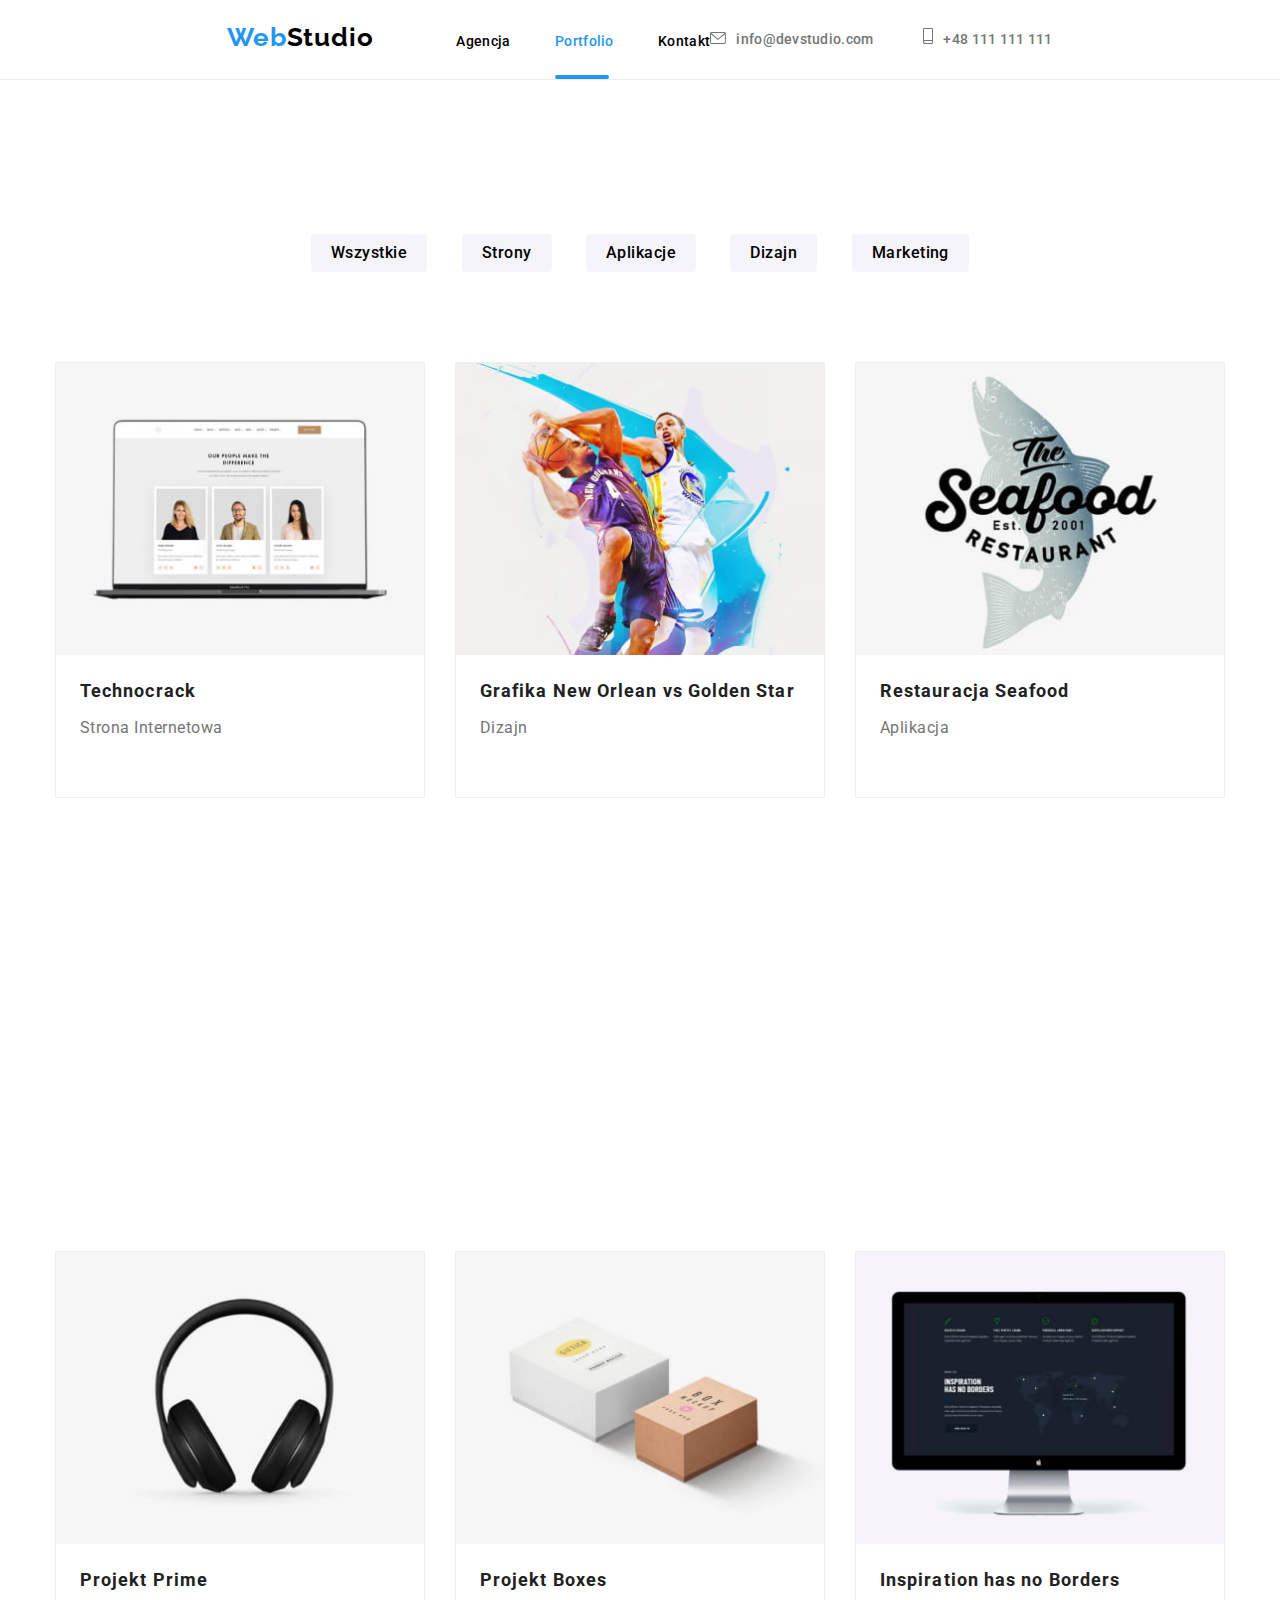
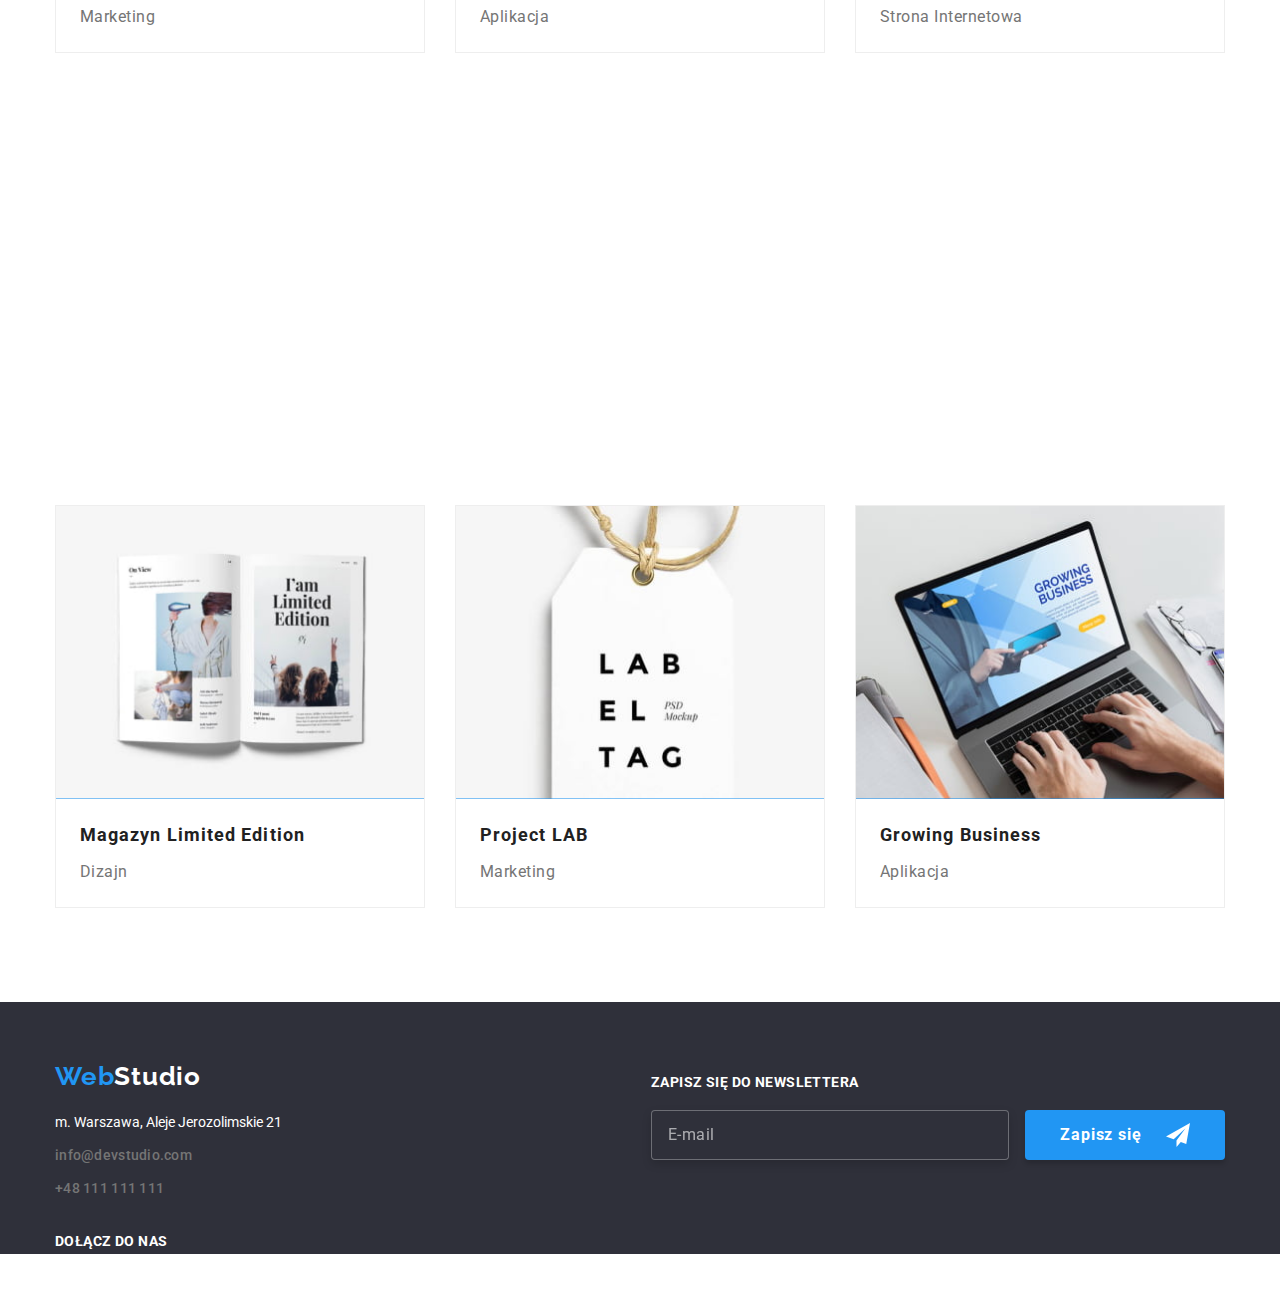
==== commit c2e0ff58: "half" ====
--- a/portfolio.html
+++ b/portfolio.html
@@ -14,25 +14,27 @@
 </head>
 <body>
     <header class="header container--align">
+        <div class="header__left-side">
         <h2 class="header__heading">
             <a href="index.html" class="header__logo"><span class="logo__branding">Web</span>Studio</a>
         </h2>
     
         <nav>
             <ul class="header__menu">
-                <li><a href="index.html" class="header__nav">Agencja</a></li>
+                <li><a href="index.html" class="header__nav header__nav--padding">Agencja</a></li>
                 <li class="header__current-page"><a href="portfolio.html" class="header__current-page-link">Portfolio</a></li>
                 <li><a href="kontakt" class="header__nav header__nav--padding">Kontakt</a></li>
             </ul>
         </nav>
+        </div>
     
         <ul class="header__contacts">
             <li class="header__mail"><a href="mailto:info@devstudio.com" class="contact">
-                    <svg class="header__icon" width="16px" height="12px">
+                    <svg class="header__icon header__icon--mail-size">
                         <use href="./images/icons.svg#icon-envelope"></use>
                     </svg>info@devstudio.com</a></li>
             <li><a href="tel:+48111111111" class="contact">
-                    <svg class="header__icon" width="10px" height="16px">
+                    <svg class="header__icon header__icon--phone-size">
                         <use href="./images/icons.svg#icon-smartphone"></use>
                     </svg>+48 111 111 111</a></li>
         </ul>
@@ -76,7 +78,7 @@
                         do celów szpiegowskich i ataków na niezabezpieczone serwery konkurencji
                     </p>
                 </div>
-                <figcaption class="figure__caption">
+                <figcaption class="figure__caption figure__caption--padding-bottom">
                     <p  class="figure__caption-top">Technocrack</p>
                     <p  class="figure__caption-bottom">Strona Internetowa</p>
                 </figcaption>
@@ -294,6 +296,7 @@
     </main>
     <footer class="footer container">
         <ul class="footer__list">
+            <div class="footer__div">
             <li>
                 <h2>
                     <a href="/" class="footer__logo"><span class="logo__branding">Web</span>Studio</a>
@@ -339,6 +342,7 @@
                     </li>
                 </ul>
             </li>
+            </div>
             <li class="footer__form">
                 <p class="footer__join">ZAPISZ SIĘ DO NEWSLETTERA</p>
                 <form>
--- a/css/main.min.css
+++ b/css/main.min.css
@@ -1,2 +1,2 @@
-.visually-hidden{position:absolute !important;clip:rect(1px 1px 1px 1px);clip:rect(1px, 1px, 1px, 1px);padding:0 !important;border:0 !important;height:1px !important;width:1px !important;overflow:hidden}*,*::before,*::after{box-sizing:border-box}:root{--brand-colour: #2196f3;--text-one: #212121;--text-two: #757575;--text-three: #000;--icon-color: #AFB1B8;--background-one: #2f303a;--background-two: #f5f4fa;--background-three: #F5F4FA;--font-families: 'Roboto';--basic-color: #fff}body{font-family:var(--font-families),"Raleway",sans-serif;color:var(--text-one);max-width:1600px;margin:0 auto}.contact{text-decoration:none;color:var(--text-two);fill:var(--text-two);line-height:171%;font-size:14px;font-weight:500;transition-property:color;transition-duration:250ms;transition-timing-function:cubic-bezier(0.4, 0, 0.2, 1)}.contact:hover,.contact:focus{color:var(--brand-colour);fill:var(--brand-colour)}.relative{position:relative}.icon{width:20px;height:20px}.title{text-align:center;font-weight:700;font-size:28px;line-height:33px;letter-spacing:0.03em;color:var(--text-one);margin:0}.picture{display:block;max-width:100%;height:auto}@media screen and (min-width: 1200px){.title{font-size:36px;line-height:42px}}@media screen and (min-width: 1200px){.section{padding-top:94px;padding-bottom:94px}.container{max-width:1600px;padding-left:auto;padding-right:auto}.container--align{text-align:center}}.header__logo{color:var(--text-three)}.header__logo,.footer__logo{font-size:24px;font-weight:700;line-height:28px;letter-spacing:0.03em;font-family:'Raleway';text-decoration:none;transition-property:color;transition-duration:250ms;transition-timing-function:cubic-bezier(0.4, 0, 0.2, 1)}.header__logo:focus,.header__logo:hover,.footer__logo:focus,.footer__logo:hover{color:var(--brand-colour);fill:var(--brand-colour)}.footer__logo{color:var(--basic-color)}.logo__branding{color:var(--brand-colour)}@media screen and (max-width: 767.999px){.footer__logo-mobile{margin:0;margin-bottom:20px}}@media screen and (min-width: 1200px){.header__logo,.footer__logo{font-size:26px}.footer__logo{margin-top:60px;margin-bottom:20px}}.backdrop{position:fixed;left:0;top:0;width:100%;height:100%;background-color:rgba(0,0,0,0.2);transition-property:opacity;transition-duration:250ms;transition-timing-function:cubic-bezier(0.4, 0, 0.2, 1)}.is-hidden{opacity:0;visibility:hidden;pointer-events:none}.menu__modal-window{position:absolute;top:50%;left:50%;transform:translate(-50%, -50%);width:100%;height:100%;background-color:var(--basic-color);transition-property:all;transition-duration:250ms;transition-timing-function:cubic-bezier(0.4, 0, 0.2, 1)}.menu__close-button{position:absolute;top:10px;right:15px;width:40px;height:40px;border:none;border-radius:50%;cursor:pointer;background-color:var(--basic-color);transition-property:fill;transition-duration:250ms;transition-timing-function:cubic-bezier(0.4, 0, 0.2, 1)}.menu__close-button:hover,.menu__close-button:focus{fill:var(--brand-colour)}.menu__close-button-icon{width:19px;height:19px}.menu__div{padding:0;margin:48px 40px;display:flex;flex-direction:column;justify-content:space-between;height:calc(100% - 2*48px)}.menu__list{list-style:none;margin:0;padding:0}.menu__list-item{margin-bottom:32px}.menu__nav{text-decoration:none;font-weight:500;font-size:40px;line-height:47px;letter-spacing:0.02em;color:var(--text-one);transition-property:color;transition-duration:250ms;transition-timing-function:cubic-bezier(0.4, 0, 0.2, 1)}.menu__nav:hover,.menu__nav:focus{color:var(--brand-colour)}.menu__list--contacts{margin-bottom:64px}.menu__phone{text-decoration:none;font-weight:500;font-size:34px;line-height:40px;letter-spacing:0.02em;color:var(--brand-colour)}.menu__email{text-decoration:none;font-weight:500;font-size:24px;line-height:28px;letter-spacing:0.02em;color:var(--text-two)}.menu__list--socials{display:flex;flex-wrap:wrap}.menu__social,.menu__line{margin-right:10px}.menu__social-link{text-decoration:none;font-weight:500;font-size:18px;line-height:22px;letter-spacing:0.02em;color:var(--brand-colour)}.menu__line{border:1px solid rgba(33,33,33,0.2);transform:rotate(180deg)}.modal-window{position:absolute;top:50%;left:50%;transform:translate(-50%, -50%);width:calc(100% - 30px);height:609px;background-color:var(--basic-color);border-radius:4px;transition-property:all;transition-duration:250ms;transition-timing-function:cubic-bezier(0.4, 0, 0.2, 1)}.close-button{position:absolute;top:8px;right:8px;width:30px;height:30px;border:1px solid rgba(0,0,0,0.1);border-radius:50%;cursor:pointer;background-color:var(--basic-color);transition-property:background-color;transition-duration:250ms;transition-timing-function:cubic-bezier(0.4, 0, 0.2, 1)}.close-button:hover,.close-button:focus{background-color:var(--brand-colour);fill:var(--basic-color)}.close-button__x{width:11px;height:11px}.form-title{margin:40px auto 12px;font-weight:700;font-size:20px;line-height:150%;text-align:center;letter-spacing:0.03em;color:var(--text-one)}.form{display:flex;flex-direction:column;align-items:center;max-width:100%}.form__item{display:flex;flex-direction:column;font-size:12px;letter-spacing:0.01em;color:var(--text-two)}.form__input{height:40px;padding-left:40px;margin-bottom:10px;margin-top:4px;border:1px solid rgba(33,33,33,0.2);border-radius:4px;transition-property:border-color;transition-duration:250ms;transition-timing-function:cubic-bezier(0.4, 0, 0.2, 1)}.form__comment{height:120px;margin-bottom:20px;margin-top:4px;border:1px solid rgba(33,33,33,0.2);border-radius:4px;resize:none;padding:12px 16px;transition-property:border-color;transition-duration:250ms;transition-timing-function:cubic-bezier(0.4, 0, 0.2, 1)}.form__comment::placeholder{font-size:12px;line-height:14px;letter-spacing:0.01em;color:rgba(117,117,117,0.5)}.form__checkbox-box{display:flex}.form__checkbox{margin-top:5px}.form__checkbox-description{margin-top:0px;font-size:12px;line-height:14px;letter-spacing:0.03em;color:var(--text-two)}.form__checkbox-description::before{display:inline-block;content:"";width:16px;height:15px;border:1px solid var(--text-three);border-radius:2px}.form__checkbox:checked+.form__checkbox-description::before{background-color:var(--brand-colour);border:none;background-image:url("data:image/svg+xml;charset=utf8,%3Csvg width='13' height='10' viewBox='0 0 13 10' fill='none' xmlns='http://www.w3.org/2000/svg'%3E%3Cpath d='M1.95703 4.75166L1.88825 4.68604L1.81923 4.75141L0.93123 5.59258L0.854858 5.66492L0.930974 5.73753L4.42671 9.07236L4.49574 9.1382L4.56476 9.07236L12.069 1.91352L12.1449 1.84116L12.069 1.76881L11.1873 0.927644L11.1183 0.861826L11.0493 0.927611L4.49577 7.17353L1.95703 4.75166Z' fill='white' stroke='white' stroke-width='0.2'/%3E%3C/svg%3E");background-repeat:no-repeat;background-position:center;flex-direction:center;text-align:center}.form__link{color:var(--brand-colour)}.form__submit{width:200px;height:50px;margin-top:20px;box-shadow:0px 4px 4px rgba(0,0,0,0.15);border-radius:4px;background-color:var(--brand-colour);color:var(--basic-color);font-weight:700;font-size:16px;line-height:188%;letter-spacing:0.06em;border:none;cursor:pointer;transition-property:background-color;transition-duration:250ms;transition-timing-function:cubic-bezier(0.4, 0, 0.2, 1)}.form__submit:hover,.form__submit:focus{background-color:var(--basic-color);color:var(--brand-colour)}.form__person{position:absolute;top:45%;transform:translateY(-50%);left:12px;transition:fill 250ms cubic-bezier(0.4, 0, 0.2, 1)}.form__phone{position:absolute;top:45%;transform:translateY(-50%);left:12px;transition:fill 250ms cubic-bezier(0.4, 0, 0.2, 1)}.form__email{position:absolute;top:45%;transform:translateY(-50%);left:12px;transition:fill 250ms cubic-bezier(0.4, 0, 0.2, 1)}.form__item:hover,.form__item:focus,.form__input:hover,.form__input:focus,.form__comment:hover,.form__comment:focus{border-color:var(--brand-colour);fill:var(--brand-colour)}.form__phone:hover,.form__phone:focus,.form__person:focus,.form__person:hover,.form__email:hover,.form__email:focus{fill:var(--brand-colour)}@media screen and (max-width: 369.999px){.form__input,.form__comment{width:250px}}@media screen and (min-width: 370px) and (max-width: 419.999px){.form__input,.form__comment{width:300px}}@media screen and (min-width: 420px){.form__input,.form__comment{width:370px}}@media screen and (max-width: 420px){.form__checkbox-description{margin-left:15px;margin-right:15px}}@media screen and (max-width: 767.999px){.form-title{max-width:370px}}@media screen and (min-width: 1200px){.modal-window{width:528px;height:581px}.form-title{line-height:23px}.form__input{width:448px}.form__comment{width:448px}.form__person{top:19.5%}.form__phone{top:31%}.form__email{top:42.7%}.form__checkbox-description{font-size:14px;line-height:171%}}.header{display:flex;align-items:center;border-bottom:1px solid #ececec;height:60px;justify-content:space-between}.header__menu-button{cursor:pointer;height:16px;transition-property:fill;transition-duration:250ms;transition-timing-function:cubic-bezier(0.4, 0, 0.2, 1)}.header__menu-button:hover,.header__menu-button:focus{fill:var(--brand-colour)}@media screen and (max-width: 767.999px){.header{padding:0 15px}.header__menu,.header__contacts{display:none}}@media screen and (min-width: 768px){.header__menu-button{display:none}}@media screen and (min-width: 1200px){.header{justify-content:space-between;height:80px;margin:0 auto}.header__heading{margin-left:215px}.header__menu{list-style-type:none;display:flex;padding-left:0px;padding-right:100px;letter-spacing:0.02em;margin-bottom:0px;margin-top:32px;align-items:baseline}.header__current-page-link{text-decoration:none;color:var(--brand-colour)}.header__current-page-link::after{display:block;content:' ';background-color:var(--brand-colour);width:54px;height:4px;margin-top:26.5px;border-radius:2px}.header__nav{text-decoration:none;color:var(--text-three);transition-property:color;transition-duration:250ms;transition-timing-function:cubic-bezier(0.4, 0, 0.2, 1)}.header__nav:focus,.header__nav:hover{color:var(--brand-colour);fill:var(--brand-colour)}.header__current-page{max-height:48px}.header__nav,.header__current-page{font-size:14px;font-weight:500}.header__nav{padding-right:46.5px}.header__nav--padding{padding-right:46px}.header__nav--padding{padding-left:46px}.header__contacts{display:flex;list-style-type:none;justify-content:end;letter-spacing:0.02em;margin-right:215px}.header__mail{padding-right:50px}.header__icon{margin-right:10px;transition-property:color;transition-duration:250ms;transition-timing-function:cubic-bezier(0.4, 0, 0.2, 1)}}.footer{background-color:var(--background-one);color:var(--basic-color);padding:60px 0}.footer__list{list-style:none;padding-left:0px;max-width:450px;margin:0 auto}.footer__address{font-style:normal;font-size:14px;line-height:171%;margin-bottom:8px}.footer__contacts{list-style-type:none;padding-left:0px;margin-top:0px}.footer__join{margin-bottom:20px;margin-top:0px;font-weight:700;font-size:14px;line-height:16px;letter-spacing:0.03em;text-transform:uppercase}.footer__social-list{display:flex;list-style:none;padding-left:0px}.footer__social-icon{display:flex;width:44px;height:44px;border-radius:50%;align-items:center;justify-content:center;fill:#fff;background-color:rgba(255,255,255,0.1);transition-property:fill, background-color;transition-duration:250ms;transition-timing-function:cubic-bezier(0.4, 0, 0.2, 1)}.footer__social-icon:hover,.footer__social-icon:focus{fill:#fff;background-color:var(--brand-colour)}.footer__form-email{width:100%;height:50px;padding-left:16px;margin:0 0 20px;background-color:var(--background-one);border:1px solid rgba(255,255,255,0.3);box-sizing:border-box;filter:drop-shadow(0px 4px 4px rgba(0,0,0,0.15));border-radius:4px;color:var(--basic-color);transition-property:border-color;transition-duration:250ms;transition-timing-function:cubic-bezier(0.4, 0, 0.2, 1)}.footer__form-email::placeholder{letter-spacing:0.03em;color:rgba(255,255,255,0.6)}.footer__form-email:hover,.footer__form-email:focus{border-color:var(--brand-colour)}.footer__submit{display:inline-flex;justify-content:center;align-items:center;width:200px;height:50px;background-color:var(--brand-colour);border:none;box-shadow:0px 4px 4px rgba(0,0,0,0.15);border-radius:4px;cursor:pointer;font-size:16px;font-weight:700;line-height:188%;letter-spacing:0.06em;color:var(--basic-color);fill:var(--basic-color);transition-property:background-color;transition-duration:250ms;transition-timing-function:cubic-bezier(0.4, 0, 0.2, 1)}.footer__submit:hover,.footer__submit:focus{background-color:var(--basic-color);color:var(--brand-colour);fill:var(--brand-colour)}.footer__icon{margin-left:24px}.footer__mail{padding-bottom:9px}@media screen and (max-width: 454.999px){.footer__form{margin:0 15px}}@media screen and (max-width: 767.999px){.footer__list{text-align:center}.footer__contacts{margin-bottom:60px}.footer__social-list{justify-content:space-between;width:206px;margin:0 auto 60px}}@media screen and (min-width: 1200px){.footer{height:252px;padding-top:40px}.footer__list{display:flex;max-width:1170px;justify-content:space-between}.footer__address{margin-bottom:9px}.footer__join{margin-top:32px}.footer__social-item{padding-right:10px}.footer__form-email{width:358px;margin-right:12px}}.face{box-shadow:0px 4px 4px rgba(0,0,0,0.25);color:var(--basic-color);font-weight:900;text-align:center;text-transform:uppercase;height:400px}.face__background{background-size:cover;background-repeat:no-repeat;height:400px}.face__title{line-height:162%;letter-spacing:0.06em;font-size:26px;margin:0px;padding-top:118px}.face__button{margin-top:30px;padding-top:0px}.button-order{background-color:var(--brand-colour);color:var(--basic-color);font-size:16px;font-weight:700;line-height:188%;cursor:pointer;border:none;border-radius:4px;padding:10px 41px;letter-spacing:0.06em;transition-property:color, background-color, box-shadow;transition-duration:250ms;transition-timing-function:cubic-bezier(0.4, 0, 0.2, 1)}.button-order:hover{background-color:var(--basic-color);color:var(--brand-colour);box-shadow:0px 4px 4px rgba(0,0,0,0.15)}@media screen and (max-width: 767.999px){.face__background{background-image:linear-gradient(rgba(47,48,58,0.4), rgba(47,48,58,0.4)),url("../../images/main-background-480.jpg")}}@media screen and (max-width: 767.999px) and (min-device-pixel-ratio: 2), screen and (max-width: 767.999px) and (min-resolution: 192dpi), screen and (max-width: 767.999px) and (min-resolution: 2dppx){.face__background{background-image:linear-gradient(rgba(47,48,58,0.4), rgba(47,48,58,0.4)),url("../../images/main-background-480@2x.jpg")}}@media screen and (min-width: 768px) and (max-width: 1199.999px){.face__background{background-image:linear-gradient(rgba(47,48,58,0.4), rgba(47,48,58,0.4)),url("../../images/main-background-768.jpg")}}@media screen and (min-width: 768px) and (max-width: 1199.999px) and (min-device-pixel-ratio: 2), screen and (min-width: 768px) and (max-width: 1199.999px) and (min-resolution: 192dpi), screen and (min-width: 768px) and (max-width: 1199.999px) and (min-resolution: 2dppx){.face__background{background-image:linear-gradient(rgba(47,48,58,0.4), rgba(47,48,58,0.4)),url("../../images/main-background-768@2x.jpg")}}@media screen and (min-width: 1200px){.face{background-image:linear-gradient(rgba(47,48,58,0.4), rgba(47,48,58,0.4)),url("/images/main-background.jpg");height:600px;border:1px;border-color:#000}.face__background{background-image:linear-gradient(rgba(47,48,58,0.4), rgba(47,48,58,0.4)),url("../../images/main-background-1600.jpg")}.face__title{padding-top:200px;line-height:136%;font-size:44px}}@media screen and (min-width: 1200px) and (min-device-pixel-ratio: 2), screen and (min-width: 1200px) and (min-resolution: 192dpi), screen and (min-width: 1200px) and (min-resolution: 2dppx){.face__background{background-image:linear-gradient(rgba(47,48,58,0.4), rgba(47,48,58,0.4)),url("../../images/main-background-1600@2x.jpg")}}.advantages{padding:60px 0px 45px;margin:0 auto;max-width:450px}.advantages__list{list-style:none;padding:0;margin:0}.advantages__icon{max-width:100%;height:120px;padding:25px calc(50% - 70px);background-color:var(--background-three);border-radius:4px;margin-bottom:30px}.advantages__title{font-weight:700;margin-top:0px;text-align:center;margin-bottom:10px}.advantages__description{color:var(--text-two);line-height:171%;letter-spacing:0.03em;text-align:start;font-size:14px;margin:0 0 30px}@media screen and (min-width: 1200px){.advantages{padding:94px 0px;margin-left:215px;max-width:1170px}.advantages__list{display:flex;justify-content:space-around;width:1170px}.advantages__icon{width:270px;height:120px;padding:25px 100px}.advantages__title{text-align:start}}@media screen and (max-width: 1199.999px){.about{display:none}}.about__list{display:flex;list-style:none;padding:50px 215px 94px 215px;justify-content:space-between;margin:0 auto}.description{position:absolute;top:224px;background-color:rgba(47,48,58,0.8);width:370px;height:70px;text-align:center}.description__text{margin-top:27px;font-weight:700;font-size:14px;line-height:16px;text-align:center;letter-spacing:0.03em;text-transform:uppercase;color:var(--basic-color)}.team{background-color:var(--background-two);padding:60px 0}.team__list{list-style:none;padding:0;margin-bottom:0px;margin-top:30px}.team__item{box-shadow:0px 1px 3px rgba(0,0,0,0.12),0px 1px 1px rgba(0,0,0,0.14),0px 2px 1px rgba(0,0,0,0.2);max-width:450px;margin:0 auto;border-radius:0px 0px 4px 4px}.team__item-background{background-color:var(--basic-color);border:1px solid #eeeeee;margin:0 0 30px}.team__name{font-weight:500;font-size:16px;text-align:center;letter-spacing:0.03em;margin-bottom:10px;color:var(--text-one)}.team__description{text-align:center;margin-top:10px;margin-bottom:16px;font-size:16px;line-height:19px;letter-spacing:0.03em;color:var(--text-two)}.team__social{max-width:206px;list-style:none;display:flex;padding:0;justify-content:space-between;margin:0 auto 24px}.team__link{display:flex;width:44px;height:44px;border-radius:50%;align-items:center;justify-content:center;fill:var(--icon-color);transition-property:fill, background-color;transition-duration:250ms;transition-timing-function:cubic-bezier(0.4, 0, 0.2, 1)}.team__link:hover,.team__link:focus{fill:#fff;background-color:var(--brand-colour)}@media screen and (max-width: 767.999px){.team__name{margin:30px 0 0}}@media screen and (min-width: 1200px){.team{padding-top:94px;padding-bottom:94px}.team__list{display:flex;padding:50px 215px 0px 215px;justify-content:space-between}.team__item{max-width:270px}.team__description{line-height:188%}.team__social{margin:0 auto 30px}}.clients__list{margin:30px auto 0;list-style:none;display:flex;flex-wrap:wrap;max-width:450px;padding:0}.clients__link{display:flex;width:210px;height:92px;border:1px solid #AFB1B8;border-radius:4px;fill:var(--icon-color);cursor:pointer;justify-content:center;align-items:center;transition-property:fill, background-color, border-color;transition-duration:250ms;transition-timing-function:cubic-bezier(0.4, 0, 0.2, 1)}.clients__link:hover,.clients__link:focus{fill:var(--brand-colour);border-color:var(--brand-colour)}.clients__logo{width:106px;height:60px}@media screen and (max-width: 419.999px){.clients{padding:60px 0 30px}.clients__list{justify-content:center}.clients__link{margin-bottom:30px}}@media screen and (min-width: 420px){.clients{padding:60px 0}.clients__list{justify-content:space-between;height:336px}}@media screen and (min-width: 1200px){.clients{padding-top:94px}.clients__list{justify-content:space-between;width:1170px;margin:50px 215px 53px 215px}.clients__link{width:170px}}.filtres{text-align:center;padding-top:60px}.filters__button-list{font-weight:500;font-size:16px;line-height:162%;list-style-type:none;display:flex;flex-wrap:wrap;letter-spacing:0.03em;padding:0;margin-top:60px;margin:60px auto 40px;max-width:450px}.filters__button{background-color:var(--background-two);border:none;cursor:pointer;font-size:16px;font-weight:500;line-height:162%;letter-spacing:0.03em;margin-left:4px;margin-right:4px;border-radius:4px;transition-property:color, background-color, box-shadow;transition-duration:250ms;transition-timing-function:cubic-bezier(0.4, 0, 0.2, 1)}.filters__button:hover,.filters__button:focus{background-color:var(--brand-colour);color:var(--basic-color);box-shadow:0px 3px 1px rgba(0,0,0,0.1),0px 1px 2px rgba(0,0,0,0.08),0px 2px 2px rgba(0,0,0,0.12)}@media screen and (max-width: 399.999px){.filters__button-list{justify-content:center}}@media screen and (max-width: 767.999px){.filters__button--all{margin-bottom:15px;padding:6px 13px}.filters__button--pages{padding:6px 39.5px}.filters__button--apps{margin-bottom:15px;padding:6px 37.5px}.filters__button--design{padding:6px 28px}.filters__button--marketing{padding:6px 26.5px}}@media screen and (min-width: 1200px){.filters{padding-top:94px;padding-bottom:50px}.filters__button{padding:6px 20px}}.projects{max-width:450px;margin:0 auto 60px}.projects__list{list-style-type:none;padding-left:0px}.projects__item{max-width:450px}.projects__item{cursor:pointer;transition-property:box-shadow;transition-duration:250ms;transition-timing-function:cubic-bezier(0.4, 0, 0.2, 1)}.projects__item:hover{box-shadow:0px 1px 1px rgba(0,0,0,0.12),0px 4px 4px rgba(0,0,0,0.06),1px 4px 6px rgba(0,0,0,0.16)}.figure{background-color:var(--basic-color);border:1px solid #eeeeee;margin:0px}.figure__overlay{position:relative;overflow:hidden}.figure__overlay:hover .figure__overlay-description{transform:translateY(0)}.figure__overlay-description{position:absolute;top:0;left:0;width:100%;height:100%;background:rgba(33,150,243,0.9);font-size:calc(18px - 50%);line-height:28px;letter-spacing:0.03em;color:var(--basic-color);padding-top:49px;padding-left:24px;padding-right:45px;margin:0;transform:translateY(100%);transition:transform 1500ms;transition-timing-function:cubic-bezier(0.4, 0, 0.2, 1)}.figure__caption{padding:0px 24px 20px 24px}.figure__caption-top{font-weight:700;font-size:18px;line-height:200%;letter-spacing:0.06em;margin-bottom:4px}.figure__caption-top,.figure__caption-bottom{text-align:start}.figure__caption-bottom{color:var(--text-two);font-size:16px;line-height:188%;letter-spacing:0.03em;margin-top:0px;margin-bottom:0px}@media screen and (min-width: 400px){.figure__overlay-description{font-size:18px}}@media screen and (max-width: 767.999px){.projects__list .projects__item:not(:last-child){margin-bottom:30px}}@media screen and (min-width: 1200px){.projects{padding-top:0px;max-width:1170px;margin:0 auto 94px}.projects__list{display:flex;flex-wrap:wrap;margin-right:-30px;margin-top:-30px}.projects__item{display:flex;justify-content:center;margin-right:30px;margin-top:30px;flex-basis:calc(100% / 3 - 30px);max-width:370px}}
+.visually-hidden{position:absolute !important;clip:rect(1px 1px 1px 1px);clip:rect(1px, 1px, 1px, 1px);padding:0 !important;border:0 !important;height:1px !important;width:1px !important;overflow:hidden}*,*::before,*::after{box-sizing:border-box}:root{--brand-colour: #2196f3;--text-one: #212121;--text-two: #757575;--text-three: #000;--icon-color: #AFB1B8;--background-one: #2f303a;--background-two: #f5f4fa;--background-three: #F5F4FA;--font-families: 'Roboto';--basic-color: #fff}body{font-family:var(--font-families),"Raleway",sans-serif;color:var(--text-one);max-width:1600px;margin:0 auto}.contact{text-decoration:none;color:var(--text-two);fill:var(--text-two);line-height:14%;font-size:12px;font-weight:500;letter-spacing:0.02em;transition-property:color;transition-duration:250ms;transition-timing-function:cubic-bezier(0.4, 0, 0.2, 1)}.contact:hover,.contact:focus{color:var(--brand-colour);fill:var(--brand-colour)}.relative{position:relative}.icon{width:20px;height:20px}.title{text-align:center;font-weight:700;font-size:28px;line-height:33px;letter-spacing:0.03em;color:var(--text-one);margin:0}.picture{display:block;max-width:100%;height:auto}@media screen and (min-width: 1200px){.title{font-size:36px;line-height:42px}.contact{font-size:14px;line-height:171%}}@media screen and (min-width: 1200px){.section{padding-top:94px;padding-bottom:94px}.container{max-width:1600px;padding-left:auto;padding-right:auto}.container--align{text-align:center}}.header__logo{color:var(--text-three)}.header__logo,.footer__logo{font-size:24px;font-weight:700;line-height:28px;letter-spacing:0.03em;font-family:'Raleway';text-decoration:none;transition-property:color;transition-duration:250ms;transition-timing-function:cubic-bezier(0.4, 0, 0.2, 1)}.header__logo:focus,.header__logo:hover,.footer__logo:focus,.footer__logo:hover{color:var(--brand-colour);fill:var(--brand-colour)}.footer__logo{color:var(--basic-color)}.logo__branding{color:var(--brand-colour)}@media screen and (max-width: 1199.999px){.footer__logo-mobile{margin:0 0 20px}}@media screen and (min-width: 1200px){.header__logo,.footer__logo{font-size:26px}.footer__logo{margin-top:60px;margin-bottom:20px}}.backdrop{position:fixed;left:0;top:0;width:100%;height:100%;background-color:rgba(0,0,0,0.2);transition-property:opacity;transition-duration:250ms;transition-timing-function:cubic-bezier(0.4, 0, 0.2, 1)}.is-hidden{opacity:0;visibility:hidden;pointer-events:none}.menu__modal-window{position:absolute;top:50%;left:50%;transform:translate(-50%, -50%);width:100%;height:100%;background-color:var(--basic-color);transition-property:all;transition-duration:250ms;transition-timing-function:cubic-bezier(0.4, 0, 0.2, 1)}.menu__close-button{position:absolute;top:10px;right:15px;width:40px;height:40px;border:none;border-radius:50%;cursor:pointer;background-color:var(--basic-color);transition-property:fill;transition-duration:250ms;transition-timing-function:cubic-bezier(0.4, 0, 0.2, 1)}.menu__close-button:hover,.menu__close-button:focus{fill:var(--brand-colour)}.menu__close-button-icon{width:19px;height:19px}.menu__div{padding:0;margin:48px 40px;display:flex;flex-direction:column;justify-content:space-between;height:calc(100% - 2*48px)}.menu__list{list-style:none;margin:0;padding:0}.menu__list-item{margin-bottom:32px}.menu__nav{text-decoration:none;font-weight:500;font-size:40px;line-height:47px;letter-spacing:0.02em;color:var(--text-one);transition-property:color;transition-duration:250ms;transition-timing-function:cubic-bezier(0.4, 0, 0.2, 1)}.menu__nav:hover,.menu__nav:focus{color:var(--brand-colour)}.menu__list--contacts{margin-bottom:64px}.menu__phone{text-decoration:none;font-weight:500;font-size:34px;line-height:40px;letter-spacing:0.02em;color:var(--brand-colour)}.menu__email{text-decoration:none;font-weight:500;font-size:24px;line-height:28px;letter-spacing:0.02em;color:var(--text-two)}.menu__list--socials{display:flex;flex-wrap:wrap}.menu__social,.menu__line{margin-right:10px}.menu__social-link{text-decoration:none;font-weight:500;font-size:18px;line-height:22px;letter-spacing:0.02em;color:var(--brand-colour)}.menu__line{border:1px solid rgba(33,33,33,0.2);transform:rotate(180deg)}.modal-window{position:absolute;top:50%;left:50%;transform:translate(-50%, -50%);width:calc(100% - 30px);height:609px;background-color:var(--basic-color);border-radius:4px;transition-property:all;transition-duration:250ms;transition-timing-function:cubic-bezier(0.4, 0, 0.2, 1)}.close-button{position:absolute;top:8px;right:8px;width:30px;height:30px;border:1px solid rgba(0,0,0,0.1);border-radius:50%;cursor:pointer;background-color:var(--basic-color);transition-property:background-color;transition-duration:250ms;transition-timing-function:cubic-bezier(0.4, 0, 0.2, 1)}.close-button:hover,.close-button:focus{background-color:var(--brand-colour);fill:var(--basic-color)}.close-button__x{width:11px;height:11px}.form-title{margin:40px auto 12px;font-weight:700;font-size:20px;line-height:150%;text-align:center;letter-spacing:0.03em;color:var(--text-one)}.form{display:flex;flex-direction:column;align-items:center;max-width:100%}.form__item{display:flex;flex-direction:column;font-size:12px;letter-spacing:0.01em;color:var(--text-two)}.form__input{height:40px;padding-left:40px;margin-bottom:10px;margin-top:4px;border:1px solid rgba(33,33,33,0.2);border-radius:4px;transition-property:border-color;transition-duration:250ms;transition-timing-function:cubic-bezier(0.4, 0, 0.2, 1)}.form__comment{height:120px;margin-bottom:20px;margin-top:4px;border:1px solid rgba(33,33,33,0.2);border-radius:4px;resize:none;padding:12px 16px;transition-property:border-color;transition-duration:250ms;transition-timing-function:cubic-bezier(0.4, 0, 0.2, 1)}.form__comment::placeholder{font-size:12px;line-height:14px;letter-spacing:0.01em;color:rgba(117,117,117,0.5)}.form__checkbox-box{display:flex}.form__checkbox{margin-top:5px}.form__checkbox-description{margin-top:0px;font-size:12px;line-height:14px;letter-spacing:0.03em;color:var(--text-two)}.form__checkbox-description::before{display:inline-block;content:"";width:16px;height:15px;border:1px solid var(--text-three);border-radius:2px}.form__checkbox:checked+.form__checkbox-description::before{background-color:var(--brand-colour);border:none;background-image:url("data:image/svg+xml;charset=utf8,%3Csvg width='13' height='10' viewBox='0 0 13 10' fill='none' xmlns='http://www.w3.org/2000/svg'%3E%3Cpath d='M1.95703 4.75166L1.88825 4.68604L1.81923 4.75141L0.93123 5.59258L0.854858 5.66492L0.930974 5.73753L4.42671 9.07236L4.49574 9.1382L4.56476 9.07236L12.069 1.91352L12.1449 1.84116L12.069 1.76881L11.1873 0.927644L11.1183 0.861826L11.0493 0.927611L4.49577 7.17353L1.95703 4.75166Z' fill='white' stroke='white' stroke-width='0.2'/%3E%3C/svg%3E");background-repeat:no-repeat;background-position:center;flex-direction:center;text-align:center}.form__link{color:var(--brand-colour)}.form__submit{width:200px;height:50px;margin-top:20px;box-shadow:0px 4px 4px rgba(0,0,0,0.15);border-radius:4px;background-color:var(--brand-colour);color:var(--basic-color);font-weight:700;font-size:16px;line-height:188%;letter-spacing:0.06em;border:none;cursor:pointer;transition-property:background-color;transition-duration:250ms;transition-timing-function:cubic-bezier(0.4, 0, 0.2, 1)}.form__submit:hover,.form__submit:focus{background-color:var(--basic-color);color:var(--brand-colour)}.form__person{position:absolute;top:45%;transform:translateY(-50%);left:12px;transition:fill 250ms cubic-bezier(0.4, 0, 0.2, 1)}.form__phone{position:absolute;top:45%;transform:translateY(-50%);left:12px;transition:fill 250ms cubic-bezier(0.4, 0, 0.2, 1)}.form__email{position:absolute;top:45%;transform:translateY(-50%);left:12px;transition:fill 250ms cubic-bezier(0.4, 0, 0.2, 1)}.form__item:hover,.form__item:focus,.form__input:hover,.form__input:focus,.form__comment:hover,.form__comment:focus{border-color:var(--brand-colour);fill:var(--brand-colour)}.form__phone:hover,.form__phone:focus,.form__person:focus,.form__person:hover,.form__email:hover,.form__email:focus{fill:var(--brand-colour)}@media screen and (max-width: 369.999px){.form__input,.form__comment{width:250px}}@media screen and (min-width: 370px) and (max-width: 419.999px){.form__input,.form__comment{width:300px}}@media screen and (min-width: 420px){.form__input,.form__comment{width:370px}}@media screen and (max-width: 420px){.form__checkbox-description{margin-left:15px;margin-right:15px}}@media screen and (max-width: 767.999px){.form-title{max-width:370px}}@media screen and (min-width: 768px){.modal-window{width:450px}.form-title{max-width:370px}}@media screen and (min-width: 1200px){.modal-window{width:528px;height:581px}.form-title{max-width:448px;line-height:23px}.form__input{width:448px}.form__comment{width:448px}.form__checkbox-description{font-size:14px;line-height:171%}}.header{display:flex;align-items:center;border-bottom:1px solid #ececec;height:60px;justify-content:space-between}.header__menu-button{fill:var(--text-three);cursor:pointer;height:16px;transition-property:fill;transition-duration:250ms;transition-timing-function:cubic-bezier(0.4, 0, 0.2, 1)}.header__menu-button:hover,.header__menu-button:focus{fill:var(--brand-colour)}.header__menu{list-style-type:none;display:flex;padding-left:0px;letter-spacing:0.02em;margin-bottom:0px;margin-top:32px;margin-left:83px;align-items:baseline}.header__current-page-link{text-decoration:none;color:var(--brand-colour)}.header__current-page-link::after{display:block;content:' ';background-color:var(--brand-colour);width:54px;height:4px;margin-top:26.5px;border-radius:2px}.header__nav{text-decoration:none;color:var(--text-three);transition-property:color;transition-duration:250ms;transition-timing-function:cubic-bezier(0.4, 0, 0.2, 1)}.header__nav:focus,.header__nav:hover{color:var(--brand-colour);fill:var(--brand-colour)}.header__nav,.header__current-page{font-size:14px;font-weight:500}.header__current-page{max-height:48px;padding-right:60.5px}.header__contacts{padding:0;list-style-type:none;letter-spacing:0.02em}.header__icon{margin-right:10px;transition-property:color;transition-duration:250ms;transition-timing-function:cubic-bezier(0.4, 0, 0.2, 1)}@media screen and (max-width: 767.999px){.header__menu,.header__contacts{display:none}}@media screen and (min-width: 768px){.header{height:80px}.header__left-side{display:flex;align-items:baseline}.header__menu-button{display:none}}@media screen and (max-width: 1199.999px){.header{padding:0 15px}.header__nav--padding{padding-right:60.5px}.header__icon--mail-size{width:14px;height:10px}.header__icon--phone-size{width:10px;height:14px}}@media screen and (min-width: 1200px){.header{justify-content:center;margin:0 auto}.header__div{width:1200px;display:flex;align-items:baseline;justify-content:space-between}.header__heading{margin-left:0}.header__menu{width:254px;justify-content:space-between}.header__current-page{padding:0}.header__contacts{display:flex;justify-content:end;margin-right:0}.header__mail{padding-right:50px}.header__icon--mail-size{width:16px;height:12px}.header__icon--phone-size{width:10px;height:16px}}.footer{background-color:var(--background-one);color:var(--basic-color);padding:60px 0}.footer__list{list-style:none;padding-left:0px;max-width:450px;margin:0 auto}.footer__address{font-style:normal;font-size:14px;line-height:171%;margin-bottom:8px}.footer__contacts{list-style-type:none;padding-left:0px;margin-top:0px}.footer__join{margin-bottom:20px;margin-top:0px;font-weight:700;font-size:14px;line-height:16px;letter-spacing:0.03em;text-transform:uppercase}.footer__social-list{display:flex;list-style:none;padding-left:0px}.footer__social-icon{display:flex;width:44px;height:44px;border-radius:50%;align-items:center;justify-content:center;fill:#fff;background-color:rgba(255,255,255,0.1);transition-property:fill, background-color;transition-duration:250ms;transition-timing-function:cubic-bezier(0.4, 0, 0.2, 1)}.footer__social-icon:hover,.footer__social-icon:focus{fill:#fff;background-color:var(--brand-colour)}.footer__form-email{width:100%;height:50px;padding-left:16px;margin:0 0 20px;background-color:var(--background-one);border:1px solid rgba(255,255,255,0.3);box-sizing:border-box;filter:drop-shadow(0px 4px 4px rgba(0,0,0,0.15));border-radius:4px;color:var(--basic-color);transition-property:border-color;transition-duration:250ms;transition-timing-function:cubic-bezier(0.4, 0, 0.2, 1)}.footer__form-email::placeholder{letter-spacing:0.03em;color:rgba(255,255,255,0.6)}.footer__form-email:hover,.footer__form-email:focus{border-color:var(--brand-colour)}.footer__submit{display:inline-flex;justify-content:center;align-items:center;width:200px;height:50px;background-color:var(--brand-colour);border:none;box-shadow:0px 4px 4px rgba(0,0,0,0.15);border-radius:4px;cursor:pointer;font-size:16px;font-weight:700;line-height:188%;letter-spacing:0.06em;color:var(--basic-color);fill:var(--basic-color);transition-property:background-color;transition-duration:250ms;transition-timing-function:cubic-bezier(0.4, 0, 0.2, 1)}.footer__submit:hover,.footer__submit:focus{background-color:var(--basic-color);color:var(--brand-colour);fill:var(--brand-colour)}.footer__icon{margin-left:24px}.footer__mail{padding-bottom:9px}@media screen and (max-width: 454.999px){.footer__form{margin:0 15px}}@media screen and (max-width: 767.999px){.footer__contacts{margin-bottom:60px}.footer__social-list{margin:0 auto 60px}}@media screen and (min-width: 768px) and (max-width: 1199.999px){.footer__list{max-width:603px}.footer__div{display:flex;align-items:baseline;justify-content:space-between;margin-bottom:60px}.footer__form-email{width:450px}}@media screen and (max-width: 1199.999px){.footer__list{text-align:center}.footer__social-list{justify-content:space-between;width:206px}}@media screen and (min-width: 1200px){.footer{height:252px;padding-top:40px}.footer__list{display:flex;max-width:1170px;justify-content:space-between}.footer__address{margin-bottom:9px}.footer__join{margin-top:32px}.footer__social-item{padding-right:10px}.footer__form-email{width:358px;margin-right:12px}}.face{box-shadow:0px 4px 4px rgba(0,0,0,0.25);color:var(--basic-color);font-weight:900;text-align:center;text-transform:uppercase;height:400px}.face__background{background-size:cover;background-repeat:no-repeat;height:400px}.face__title{line-height:162%;letter-spacing:0.06em;font-size:26px;margin:0px;padding-top:118px}.face__button{margin-top:30px;padding-top:0px}.button-order{background-color:var(--brand-colour);color:var(--basic-color);font-size:16px;font-weight:700;line-height:188%;cursor:pointer;border:none;border-radius:4px;padding:10px 41px;letter-spacing:0.06em;transition-property:color, background-color, box-shadow;transition-duration:250ms;transition-timing-function:cubic-bezier(0.4, 0, 0.2, 1)}.button-order:hover{background-color:var(--basic-color);color:var(--brand-colour);box-shadow:0px 4px 4px rgba(0,0,0,0.15)}@media screen and (max-width: 767.999px){.face__background{background-image:linear-gradient(rgba(47,48,58,0.4), rgba(47,48,58,0.4)),url("../../images/main-background-480.jpg")}}@media screen and (max-width: 767.999px) and (min-device-pixel-ratio: 2), screen and (max-width: 767.999px) and (min-resolution: 192dpi), screen and (max-width: 767.999px) and (min-resolution: 2dppx){.face__background{background-image:linear-gradient(rgba(47,48,58,0.4), rgba(47,48,58,0.4)),url("../../images/main-background-480@2x.jpg")}}@media screen and (min-width: 768px) and (max-width: 1199.999px){.face__background{background-image:linear-gradient(rgba(47,48,58,0.4), rgba(47,48,58,0.4)),url("../../images/main-background-768.jpg")}}@media screen and (min-width: 768px) and (max-width: 1199.999px) and (min-device-pixel-ratio: 2), screen and (min-width: 768px) and (max-width: 1199.999px) and (min-resolution: 192dpi), screen and (min-width: 768px) and (max-width: 1199.999px) and (min-resolution: 2dppx){.face__background{background-image:linear-gradient(rgba(47,48,58,0.4), rgba(47,48,58,0.4)),url("../../images/main-background-768@2x.jpg")}}@media screen and (min-width: 1200px){.face{background-image:linear-gradient(rgba(47,48,58,0.4), rgba(47,48,58,0.4)),url("/images/main-background.jpg");height:600px;border:1px;border-color:#000}.face__background{background-image:linear-gradient(rgba(47,48,58,0.4), rgba(47,48,58,0.4)),url("../../images/main-background-1600.jpg");height:600px}.face__title{padding-top:200px;line-height:136%;font-size:44px}}@media screen and (min-width: 1200px) and (min-device-pixel-ratio: 2), screen and (min-width: 1200px) and (min-resolution: 192dpi), screen and (min-width: 1200px) and (min-resolution: 2dppx){.face__background{background-image:linear-gradient(rgba(47,48,58,0.4), rgba(47,48,58,0.4)),url("../../images/main-background-1600@2x.jpg")}}.advantages{padding:60px 0px 45px;margin:0 auto;max-width:450px}.advantages__list{list-style:none;padding:0;margin:0}.advantages__icon{max-width:100%;height:120px;padding:25px calc(50% - 70px);background-color:var(--background-three);border-radius:4px;margin-bottom:30px}.advantages__title{font-weight:700;margin-top:0px;text-align:center;margin-bottom:10px}.advantages__description{color:var(--text-two);line-height:171%;letter-spacing:0.03em;text-align:start;font-size:14px;margin:0 0 30px}@media screen and (min-width: 768px){.advantages{max-width:738px}.advantages__list{display:flex;flex-wrap:wrap;justify-content:space-between}.advantages__item{max-width:354px}.advantages__icon{width:354px;height:120px;padding:25px 100px}}@media screen and (min-width: 1200px){.advantages{padding:94px 0px;max-width:1170px}.advantages__list{justify-content:space-around;width:1170px}.advantages__item{max-width:270px}.advantages__icon{width:270px;height:120px;padding:25px 100px}.advantages__title{text-align:start}.advantages__description{margin:0}}@media screen and (max-width: 1199.999px){.about{display:none}}.about__list{display:flex;list-style:none;padding:0;justify-content:space-between;margin:50px auto 94px;width:1170px}.description{position:absolute;top:224px;background-color:rgba(47,48,58,0.8);width:370px;height:70px;text-align:center}.description__text{margin-top:27px;font-weight:700;font-size:14px;line-height:16px;text-align:center;letter-spacing:0.03em;text-transform:uppercase;color:var(--basic-color)}.team{background-color:var(--background-two);padding:60px 0}.team__list{list-style:none;padding:0;margin-bottom:0px;margin-top:30px}.team__item{box-shadow:0px 1px 3px rgba(0,0,0,0.12),0px 1px 1px rgba(0,0,0,0.14),0px 2px 1px rgba(0,0,0,0.2);max-width:450px;margin:0 auto;border-radius:0px 0px 4px 4px}.team__item-background{background-color:var(--basic-color);border:1px solid #eeeeee;margin:0 0 30px}.team__name{font-weight:500;font-size:16px;text-align:center;letter-spacing:0.03em;margin-bottom:10px;color:var(--text-one)}.team__description{text-align:center;margin-top:10px;margin-bottom:16px;font-size:16px;line-height:19px;letter-spacing:0.03em;color:var(--text-two)}.team__social{max-width:206px;list-style:none;display:flex;padding:0;justify-content:space-between;margin:0 auto 24px}.team__link{display:flex;width:44px;height:44px;border-radius:50%;align-items:center;justify-content:center;fill:var(--icon-color);transition-property:fill, background-color;transition-duration:250ms;transition-timing-function:cubic-bezier(0.4, 0, 0.2, 1)}.team__link:hover,.team__link:focus{fill:#fff;background-color:var(--brand-colour)}@media screen and (max-width: 767.999px){.team__name{margin:30px 0 0}}@media screen and (min-width: 768px){.team__item{max-width:354px}.team__item-background{margin:0}.team__list{display:flex;flex-wrap:wrap}}@media screen and (min-width: 768px) and (max-width: 1199.999px){.team__item{margin-bottom:30px}}@media screen and (min-width: 1200px){.team{padding-top:94px;padding-bottom:94px}.team__list{display:flex;padding:0;margin:50px auto 0;justify-content:space-between;width:1170px}.team__item{max-width:270px;margin:0}.team__description{line-height:188%}.team__social{margin:0 auto 30px}}.clients__list{margin:30px auto 0;list-style:none;display:flex;flex-wrap:wrap;width:450px;padding:0}.clients__link{display:flex;width:210px;height:92px;border:1px solid #AFB1B8;border-radius:4px;fill:var(--icon-color);cursor:pointer;justify-content:center;align-items:center;transition-property:fill, background-color, border-color;transition-duration:250ms;transition-timing-function:cubic-bezier(0.4, 0, 0.2, 1)}.clients__link:hover,.clients__link:focus{fill:var(--brand-colour);border-color:var(--brand-colour)}.clients__logo{width:106px;height:60px}@media screen and (max-width: 419.999px){.clients{padding:60px 0 30px}.clients__list{justify-content:center}.clients__link{margin-bottom:30px}}@media screen and (min-width: 420px){.clients{padding:60px 0}.clients__list{justify-content:space-between}}@media screen and (min-width: 420px) and (max-width: 767.999px){.clients__list{height:336px}}@media screen and (min-width: 768px){.clients__list{width:738px;align-content:space-between}.clients__link{width:226px}}@media screen and (min-width: 768px) and (max-width: 1199.999px){.clients__list{height:214px}}@media screen and (min-width: 1200px){.clients{margin:94px 0;padding:0}.clients__list{justify-content:space-between;width:1170px;margin:50px auto 0}.clients__link{width:170px}}.filtres{text-align:center;padding-top:60px}.filters__button-list{font-weight:500;font-size:16px;line-height:162%;list-style-type:none;display:flex;flex-wrap:wrap;letter-spacing:0.03em;padding:0;margin-top:60px;margin:60px auto 40px;max-width:450px}.filters__button{background-color:var(--background-two);border:none;cursor:pointer;font-size:16px;font-weight:500;line-height:162%;letter-spacing:0.03em;margin-left:4px;margin-right:4px;border-radius:4px;transition-property:color, background-color, box-shadow;transition-duration:250ms;transition-timing-function:cubic-bezier(0.4, 0, 0.2, 1)}.filters__button:hover,.filters__button:focus{background-color:var(--brand-colour);color:var(--basic-color);box-shadow:0px 3px 1px rgba(0,0,0,0.1),0px 1px 2px rgba(0,0,0,0.08),0px 2px 2px rgba(0,0,0,0.12)}@media screen and (max-width: 399.999px){.filters__button-list{justify-content:center}}@media screen and (max-width: 767.999px){.filters__button--all{margin-bottom:15px;padding:6px 13px}.filters__button--pages{padding:6px 39.5px}.filters__button--apps{margin-bottom:15px;padding:6px 37.5px}.filters__button--design{padding:6px 28px}.filters__button--marketing{padding:6px 26.5px}}@media screen and (min-width: 768px){.filters__button-list{max-width:658px;justify-content:space-between}.filters__button{margin:0}.filters__button--all{padding:6px 13px}.filters__button--pages{padding:6px 40px}.filters__button--apps{padding:6px 38px}.filters__button--design{padding:6px 28px}.filters__button--marketing{padding:6px 27px}}@media screen and (min-width: 1200px){.filters{padding-top:94px;padding-bottom:50px}.filters__button{padding:6px 20px}}.projects{max-width:450px;margin:0 auto 60px}.projects__list{list-style-type:none;padding-left:0px;margin:0}.projects__item{cursor:pointer;max-width:450px;transition-property:box-shadow;transition-duration:250ms;transition-timing-function:cubic-bezier(0.4, 0, 0.2, 1)}.projects__item:hover{box-shadow:0px 1px 1px rgba(0,0,0,0.12),0px 4px 4px rgba(0,0,0,0.06),1px 4px 6px rgba(0,0,0,0.16)}.figure{background-color:var(--basic-color);border:1px solid #eeeeee;margin:0px}.figure__overlay{position:relative;overflow:hidden}.figure__overlay:hover .figure__overlay-description{transform:translateY(0)}.figure__overlay-description{position:absolute;top:0;left:0;width:100%;height:100%;background:rgba(33,150,243,0.9);font-size:calc(18px - 50%);line-height:28px;letter-spacing:0.03em;color:var(--basic-color);padding-top:49px;padding-left:24px;padding-right:45px;margin:0;transform:translateY(100%);transition:transform 1500ms;transition-timing-function:cubic-bezier(0.4, 0, 0.2, 1)}.figure__caption{padding:0px 24px 20px 24px}.figure__caption-top{font-weight:700;font-size:18px;line-height:200%;letter-spacing:0.06em;margin-bottom:4px}.figure__caption-top,.figure__caption-bottom{text-align:start}.figure__caption-bottom{color:var(--text-two);font-size:16px;line-height:188%;letter-spacing:0.03em;margin-top:0px;margin-bottom:0px}@media screen and (min-width: 400px){.figure__overlay-description{font-size:18px}}@media screen and (max-width: 767.999px){.projects__list .projects__item:not(:last-child){margin-bottom:30px}}@media screen and (min-width: 768px){.projects{max-width:738px}.projects__list{display:flex;flex-wrap:wrap;justify-content:space-between;align-content:space-between;height:2176px}.projects__item{max-width:354px;max-height:440px}.figure__caption--padding-bottom{padding-bottom:54px}}@media screen and (min-width: 1200px){.projects{padding-top:0px;max-width:1170px;margin:0 auto 94px}.projects__list{display:flex;flex-wrap:wrap;margin-right:-30px;margin-top:-30px}.projects__item{display:flex;justify-content:center;margin-right:30px;margin-top:30px;flex-basis:calc(100% / 3 - 30px);max-width:370px}}
 /*# sourceMappingURL=main.min.css.map */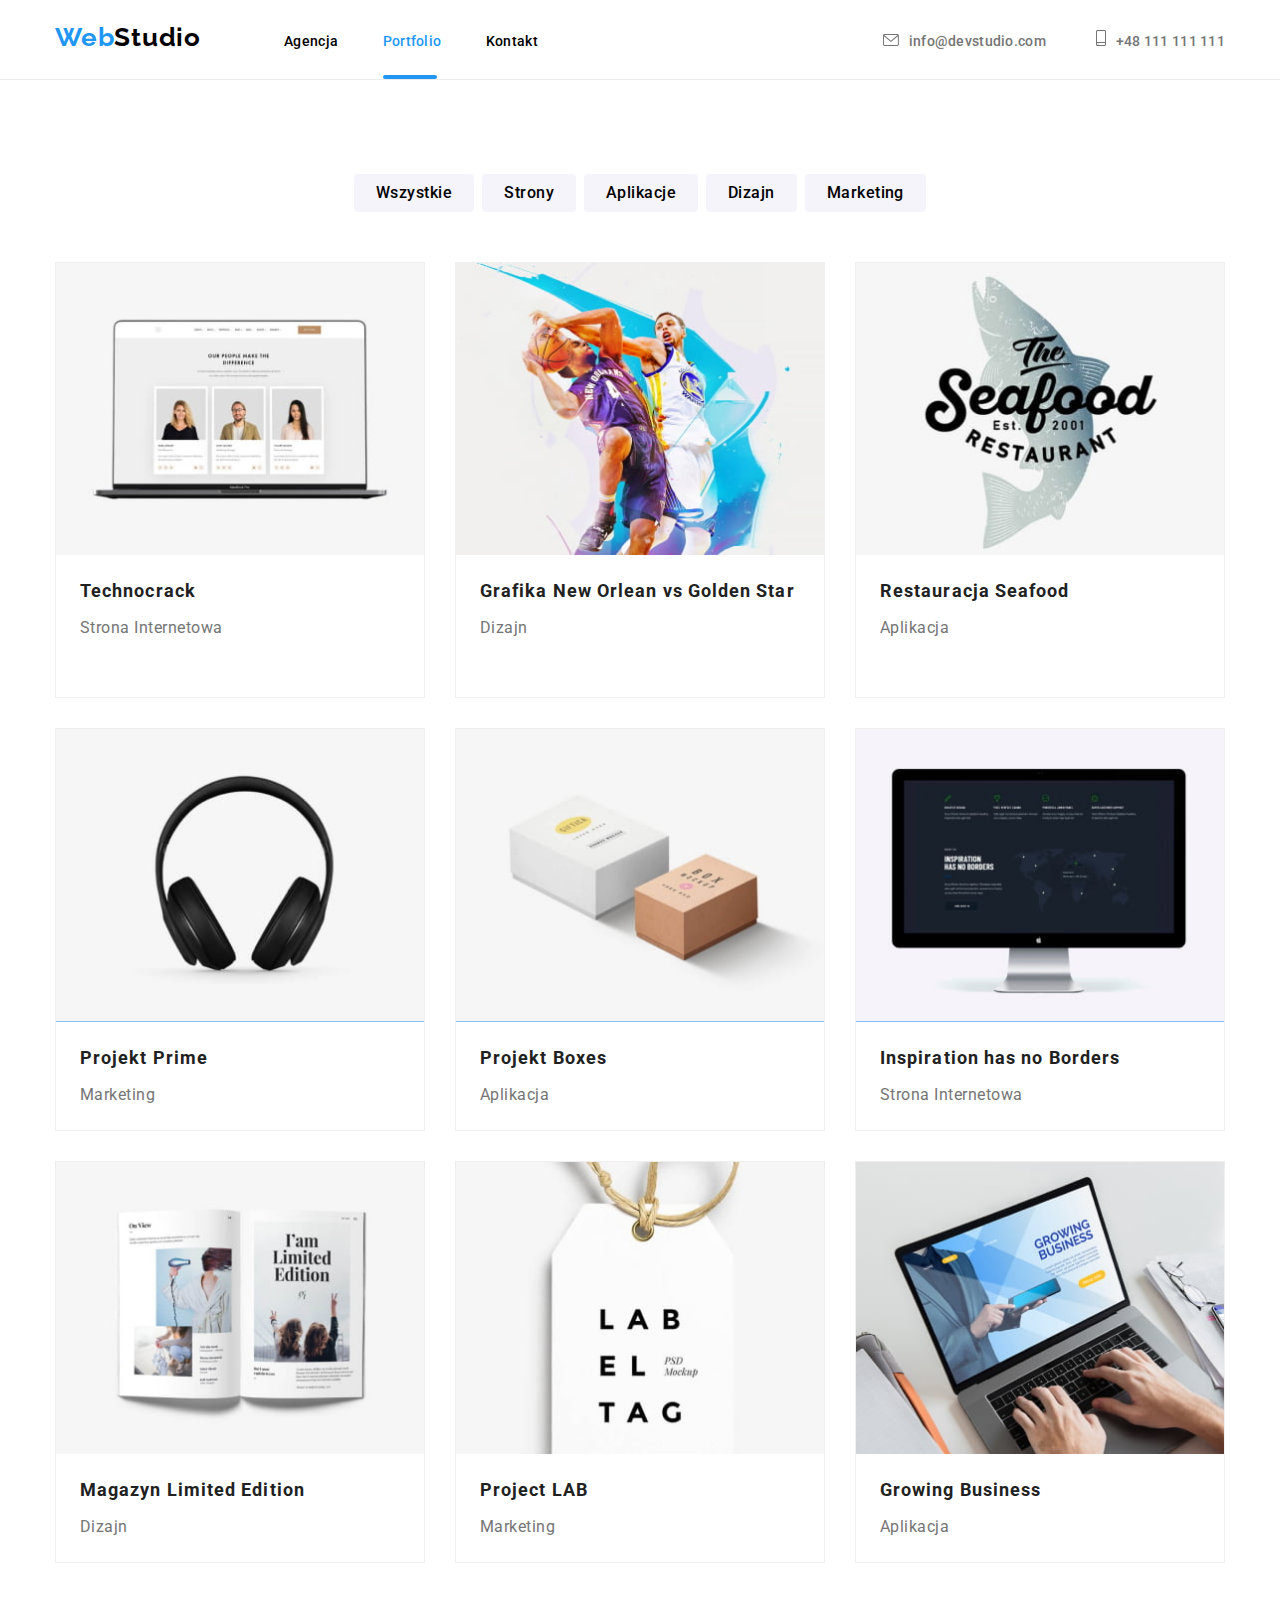
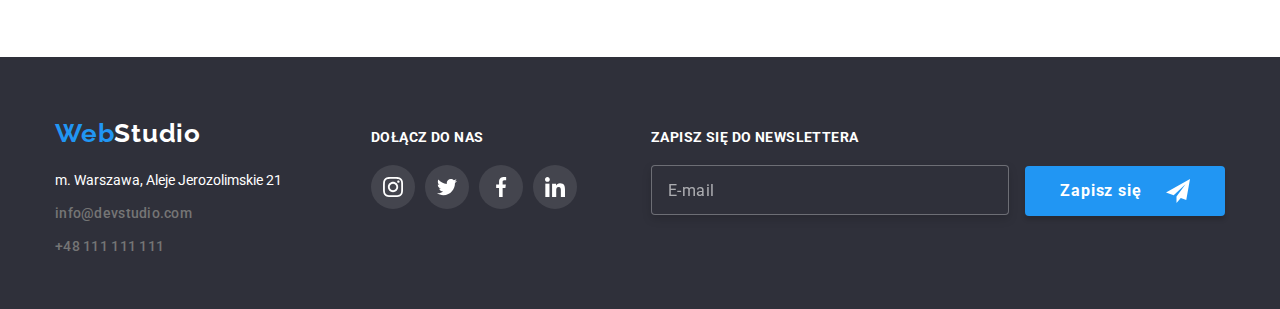
==== commit 99aeca13: "done" ====
--- a/portfolio.html
+++ b/portfolio.html
@@ -14,34 +14,36 @@
 </head>
 <body>
     <header class="header container--align">
-        <div class="header__left-side">
-        <h2 class="header__heading">
-            <a href="index.html" class="header__logo"><span class="logo__branding">Web</span>Studio</a>
-        </h2>
-    
-        <nav>
-            <ul class="header__menu">
-                <li><a href="index.html" class="header__nav header__nav--padding">Agencja</a></li>
-                <li class="header__current-page"><a href="portfolio.html" class="header__current-page-link">Portfolio</a></li>
-                <li><a href="kontakt" class="header__nav header__nav--padding">Kontakt</a></li>
+        <div class="header__div">
+            <div class="header__left-side">
+                <h2 class="header__heading">
+                    <a href="index.html" class="header__logo"><span class="logo__branding">Web</span>Studio</a>
+                </h2>
+            
+                <nav>
+                    <ul class="header__menu">
+                        <li><a href="index.html" class="header__nav header__nav--padding">Agencja</a></li>
+                        <li class="header__current-page"><a href="portfolio.html" class="header__current-page-link">Portfolio</a></li>
+                        <li><a href="kontakt" class="header__nav header__nav--padding">Kontakt</a></li>
+                    </ul>
+                </nav>
+            </div>
+        
+            <ul class="header__contacts">
+                <li class="header__mail"><a href="mailto:info@devstudio.com" class="contact">
+                        <svg class="header__icon header__icon--mail-size">
+                            <use href="./images/icons.svg#icon-envelope"></use>
+                        </svg>info@devstudio.com</a></li>
+                <li><a href="tel:+48111111111" class="contact">
+                        <svg class="header__icon header__icon--phone-size">
+                            <use href="./images/icons.svg#icon-smartphone"></use>
+                        </svg>+48 111 111 111</a></li>
             </ul>
-        </nav>
-        </div>
-    
-        <ul class="header__contacts">
-            <li class="header__mail"><a href="mailto:info@devstudio.com" class="contact">
-                    <svg class="header__icon header__icon--mail-size">
-                        <use href="./images/icons.svg#icon-envelope"></use>
-                    </svg>info@devstudio.com</a></li>
-            <li><a href="tel:+48111111111" class="contact">
-                    <svg class="header__icon header__icon--phone-size">
-                        <use href="./images/icons.svg#icon-smartphone"></use>
-                    </svg>+48 111 111 111</a></li>
-        </ul>
-        <div class="header__menu-button" role="button" data-mobile-menu-open>
-            <svg class="header__menu-icon" width="24px" height="16px">
-                <use href="/images/icons.svg#icon-menu"></use>
-            </svg>
+            <div class="header__menu-button" role="button" data-mobile-menu-open>
+                <svg class="header__menu-icon" width="24px" height="16px">
+                    <use href="/images/icons.svg#icon-menu"></use>
+                </svg>
+            </div>
         </div>
     </header>
 
@@ -58,290 +60,298 @@
 
         <div class="projects container-align">
             <ul class="projects__list">
-              <li class="projects__item">
-                <figure class="figure figure__overlay">
-                <div class="figure__overlay">
-                <picture>
-                    <source media="(max-width: 767.999px)"
-                        srcset="./images/technocrack-450.jpg 450w, ./images/technocrack-450@2x.jpg 900w"
-                        sizes="(min-width: 320px) 450px, 100vw">
-                    <source media="(min-width: 768px) and (max-width: 1199.999px)"
-                        srcset="./images/technocrack-354.jpg 354w, ./images/technocrack-354@2x.jpg 708w"
-                        sizes="(min-width: 768px) 354px, 100vw">
-                    <source media="(min-width: 1200px)" 
-                        srcset="./images/technocrack-370.jpg 370w, ./images/technocrack-370@2x.jpg 740w"
-                        sizes="(min-width: 1200px) 370px, 100vw">
-                    <img src="./images/technocrack-450.jpg" alt="Technocrack" class="picture">
-                </picture>
-                    <p class="figure__overlay-description">
-                        Technocrack jest popularną platformą wykorzystywaną do rozpowszechniania koronawirusa. Firmy wykorzystują tę platformę
-                        do celów szpiegowskich i ataków na niezabezpieczone serwery konkurencji
-                    </p>
-                </div>
-                <figcaption class="figure__caption figure__caption--padding-bottom">
-                    <p  class="figure__caption-top">Technocrack</p>
-                    <p  class="figure__caption-bottom">Strona Internetowa</p>
-                </figcaption>
-            </figure></li>
-            <li class="projects__item">
-                <figure class="figure figure__overlay">
-                <div class="figure__overlay">
-                <picture>
-                    <source media="(max-width: 767.999px)"
-                        srcset="./images/orleanvsgolden-450.jpg 480w, ./images/orleanvsgolden-450@2x.jpg 960w"
-                        sizes="(min-width: 320px) 480px, 100vw">
-                    <source media="(min-width: 768px) and (max-width: 1199.999px)"
-                        srcset="./images/orleanvsgolden-354.jpg 354w, ./images/orleanvsgolden-354@2x.jpg 708w"
-                        sizes="(min-width: 768px) 354px, 100vw">
-                    <source media="(min-width: 1200px)" 
-                        srcset="./images/orleanvsgolden-370.jpg 370w, ./images/orleanvsgolden-370@2x.jpg 740w"
-                        sizes="(min-width: 1200px) 370px, 100vw">
-                    <img src="./images/orleanvsgolden-450.jpg" alt="New Orlean Vs Golden Star" class="picture">
-                </picture>
-                <p class="figure__overlay-description">
-                    Technocrack jest popularną platformą wykorzystywaną do rozpowszechniania koronawirusa. Firmy wykorzystują tę
-                    platformę
-                    do celów szpiegowskich i ataków na niezabezpieczone serwery konkurencji
-                </p>
-                </div>
-                <figcaption class="figure__caption">
-                    <p  class="figure__caption-top">Grafika New Orlean vs Golden Star</p>
-                    <p  class="figure__caption-bottom">Dizajn</p>
-                </figcaption>
-            </figure></li>
-            <li class="projects__item">
-                <figure class="figure figure__overlay">
-                <div class="figure__overlay">
-                <picture>
-                    <source media="(max-width: 767.999px)"
-                        srcset="./images/seafood-450.jpg 480w, ./images/seafood-450@2x.jpg 960w"
-                        sizes="(min-width: 320px) 480px, 100vw">
-                    <source media="(min-width: 768px) and (max-width: 1199.999px)"
-                        srcset="./images/seafood-354.jpg 354w, ./images/seafood-354@2x.jpg 708w"
-                        sizes="(min-width: 768px) 354px, 100vw">
-                    <source media="(min-width: 1200px)" 
-                        srcset="./images/seafood-370.jpg 370w, ./images/seafood-370@2x.jpg 740w"
-                        sizes="(min-width: 1200px) 370px, 100vw">
-                    <img src="./images/seafood-450.jpg" alt="Restauracja Seafood" class="picture">
-                </picture>
-                <p class="figure__overlay-description">
-                    Technocrack jest popularną platformą wykorzystywaną do rozpowszechniania koronawirusa. Firmy wykorzystują tę
-                    platformę
-                    do celów szpiegowskich i ataków na niezabezpieczone serwery konkurencji
-                </p>
-                </div>
-                <figcaption class="figure__caption">
-                    <p  class="figure__caption-top">Restauracja Seafood</p>
-                    <p  class="figure__caption-bottom">Aplikacja</p>
-                </figcaption>
-            </figure></li>
-            <li class="projects__item">
-                <figure class="figure figure__overlay">
-                <div class="figure__overlay">
-                <picture>
-                    <source media="(max-width: 767.999px)"
-                        srcset="./images/prime-450.jpg 480w, ./images/prime-450@2x.jpg 960w"
-                        sizes="(min-width: 320px) 480px, 100vw">
-                    <source media="(min-width: 768px) and (max-width: 1199.999px)"
-                        srcset="./images/prime-354.jpg 354w, ./images/prime-354@2x.jpg 708w"
-                        sizes="(min-width: 768px) 354px, 100vw">
-                    <source media="(min-width: 1200px)" 
-                        srcset="./images/prime-370.jpg 370w, ./images/prime-370@2x.jpg 740w"
-                        sizes="(min-width: 1200px) 370px, 100vw">
-                    <img src="./images/prime-450.jpg" alt="Projekt Prime" class="picture">
-                </picture>
-                <p class="figure__overlay-description">
-                    Technocrack jest popularną platformą wykorzystywaną do rozpowszechniania koronawirusa. Firmy wykorzystują tę
-                    platformę
-                    do celów szpiegowskich i ataków na niezabezpieczone serwery konkurencji
-                </p>
-                </div>
-                <figcaption class="figure__caption">
-                    <p  class="figure__caption-top">Projekt Prime</p>
-                    <p  class="figure__caption-bottom">Marketing</p>
-                </figcaption>
-            </figure></li>
-            <li class="projects__item">
-                <figure class="figure figure__overlay">
-                <div class="figure__overlay">
-                <picture>
-                    <source media="(max-width: 767.999px)"
-                        srcset="./images/boxes-450.jpg 480w, ./images/boxes-450@2x.jpg 960w"
-                        sizes="(min-width: 320px) 480px, 100vw">
-                    <source media="(min-width: 768px) and (max-width: 1199.999px)"
-                        srcset="./images/boxes-354.jpg 354w, ./images/boxes-354@2x.jpg 708w"
-                        sizes="(min-width: 768px) 354px, 100vw">
-                    <source media="(min-width: 1200px)" 
-                        srcset="./images/boxes-370.jpg 370w, ./images/boxes-370@2x.jpg 740w"
-                        sizes="(min-width: 1200px) 370px, 100vw">
-                    <img src="./images/boxes-450.jpg" alt="Projekt Boxes" class="picture">
-                </picture>
-                <p class="figure__overlay-description">
-                    Technocrack jest popularną platformą wykorzystywaną do rozpowszechniania koronawirusa. Firmy wykorzystują tę
-                    platformę
-                    do celów szpiegowskich i ataków na niezabezpieczone serwery konkurencji
-                </p>
-                </div>
-                <figcaption class="figure__caption">
-                    <p  class="figure__caption-top">Projekt Boxes</p>
-                    <p  class="figure__caption-bottom">Aplikacja</p>
-                </figcaption>
-            </figure></li>
-            <li class="projects__item">
-                <figure class="figure figure__overlay">
-                <div class="figure__overlay">
-                <picture>
-                    <source media="(max-width: 767.999px)"
-                        srcset="./images/inspiration-450.jpg 480w, ./images/inspiration-450@2x.jpg 960w"
-                        sizes="(min-width: 320px) 480px, 100vw">
-                    <source media="(min-width: 768px) and (max-width: 1199.999px)"
-                        srcset="./images/inspiration-354.jpg 354w, ./images/inspiration-354@2x.jpg 708w"
-                        sizes="(min-width: 768px) 354px, 100vw">
-                    <source media="(min-width: 1200px)" 
-                        srcset="./images/inspiration-370.jpg 370w, ./images/inspiration-370@2x.jpg 740w"
-                        sizes="(min-width: 1200px) 370px, 100vw">
-                    <img src="./images/inspiration-450.jpg" alt="Inspiration" class="picture">
-                </picture>
-                <p class="figure__overlay-description">
-                    Technocrack jest popularną platformą wykorzystywaną do rozpowszechniania koronawirusa. Firmy wykorzystują tę
-                    platformę
-                    do celów szpiegowskich i ataków na niezabezpieczone serwery konkurencji
-                </p>
-                </div>
-                <figcaption class="figure__caption">
-                    <p  class="figure__caption-top">Inspiration has no Borders</p>
-                    <p  class="figure__caption-bottom">Strona Internetowa</p>
-                </figcaption>
-            </figure></li>
-            <li class="projects__item">
-                <figure class="figure figure__overlay">
-                <div class="figure__overlay">
-                <picture>
-                    <source media="(max-width: 767.999px)"
-                        srcset="./images/limitededition-450.jpg 480w, ./images/limitededition-450@2x.jpg 960w"
-                        sizes="(min-width: 320px) 480px, 100vw">
-                    <source media="(min-width: 768px) and (max-width: 1199.999px)"
-                        srcset="./images/limitededition-354.jpg 354w, ./images/limitededition-354@2x.jpg 708w"
-                        sizes="(min-width: 768px) 354px, 100vw">
-                    <source media="(min-width: 1200px)" 
-                        srcset="./images/limitededition-370.jpg 370w, ./images/limitededition-370@2x.jpg 740w"
-                        sizes="(min-width: 1200px) 370px, 100vw">
-                    <img src="./images/limitededition-450.jpg" alt="Limited Edition" class="picture">
-                </picture>
-                <p class="figure__overlay-description">
-                    Technocrack jest popularną platformą wykorzystywaną do rozpowszechniania koronawirusa. Firmy wykorzystują tę
-                    platformę
-                    do celów szpiegowskich i ataków na niezabezpieczone serwery konkurencji
-                </p>
-                </div>
-                <figcaption class="figure__caption">
-                    <p  class="figure__caption-top">Magazyn Limited Edition</p>
-                    <p  class="figure__caption-bottom">Dizajn</p>
-                </figcaption>
-            </figure></li>
-            <li class="projects__item">
-                <figure class="figure figure__overlay">
-                <div class="figure__overlay">
-                <picture>
-                    <source media="(max-width: 767.999px)"
-                        srcset="./images/projectlab-450.jpg 480w, ./images/projectlab-450@2x.jpg 960w"
-                        sizes="(min-width: 320px) 480px, 100vw">
-                    <source media="(min-width: 768px) and (max-width: 1199.999px)"
-                        srcset="./images/projectlab-354.jpg 354w, ./images/projectlab-354@2x.jpg 708w"
-                        sizes="(min-width: 768px) 354px, 100vw">
-                    <source media="(min-width: 1200px)" 
-                        srcset="./images/projectlab-370.jpg 370w, ./images/projectlab-370@2x.jpg 740w"
-                        sizes="(min-width: 1200px) 370px, 100vw">
-                    <img src="./images/projectlab-450.jpg" alt="Project LAB" class="picture">
-                </picture>
-                <p class="figure__overlay-description">
-                    Technocrack jest popularną platformą wykorzystywaną do rozpowszechniania koronawirusa. Firmy wykorzystują tę
-                    platformę
-                    do celów szpiegowskich i ataków na niezabezpieczone serwery konkurencji
-                </p>
-                </div>
-                <figcaption class="figure__caption">
-                    <p  class="figure__caption-top">Project LAB</p>
-                    <p  class="figure__caption-bottom">Marketing</p>
-                </figcaption>
-            </figure>
-            <li class="projects__item">
-                <figure class="figure figure__overlay">
-                <div class="figure__overlay">
-                <picture>
-                    <source media="(max-width: 767.999px)"
-                        srcset="./images/growingbusiness-450.jpg 480w, ./images/growingbusiness-450@2x.jpg 960w"
-                        sizes="(min-width: 320px) 480px, 100vw">
-                    <source media="(min-width: 768px) and (max-width: 1199.999px)"
-                        srcset="./images/growingbusiness-354.jpg 354w, ./images/growingbusiness-354@2x.jpg 708w"
-                        sizes="(min-width: 768px) 354px, 100vw">
-                    <source media="(min-width: 1200px)" 
-                        srcset="./images/growingbusiness-370.jpg 370w, ./images/growingbusiness-370@2x.jpg 740w"
-                        sizes="(min-width: 1200px) 370px, 100vw">
-                    <img src="./images/growingbusiness-450.jpg" alt="Growing Business" class="picture">
-                </picture>
-                <p class="figure__overlay-description">
-                    Technocrack jest popularną platformą wykorzystywaną do rozpowszechniania koronawirusa. Firmy wykorzystują tę
-                    platformę
-                    do celów szpiegowskich i ataków na niezabezpieczone serwery konkurencji
-                </p>
-                </div>
-                <figcaption class="figure__caption">
-                    <p  class="figure__caption-top">Growing Business</p>
-                    <p  class="figure__caption-bottom">Aplikacja</p>
-                </figcaption>
-            </figure></li>
+                <li class="projects__item">
+                    <figure class="figure figure__overlay">
+                        <div class="figure__overlay">
+                            <picture>
+                                <source media="(max-width: 767.999px)"
+                                    srcset="./images/technocrack-450.jpg 450w, ./images/technocrack-450@2x.jpg 900w"
+                                    sizes="(min-width: 320px) 450px, 100vw">
+                                <source media="(min-width: 768px) and (max-width: 1199.999px)"
+                                    srcset="./images/technocrack-354.jpg 354w, ./images/technocrack-354@2x.jpg 708w"
+                                    sizes="(min-width: 768px) 354px, 100vw">
+                                <source media="(min-width: 1200px)" 
+                                    srcset="./images/technocrack-370.jpg 370w, ./images/technocrack-370@2x.jpg 740w"
+                                    sizes="(min-width: 1200px) 370px, 100vw">
+                                <img src="./images/technocrack-450.jpg" alt="Technocrack" class="picture">
+                            </picture>
+                            <p class="figure__overlay-description">
+                                Technocrack jest popularną platformą wykorzystywaną do rozpowszechniania koronawirusa. Firmy wykorzystują tę platformę
+                                do celów szpiegowskich i ataków na niezabezpieczone serwery konkurencji
+                            </p>
+                        </div>
+                    <figcaption class="figure__caption figure__caption--padding-bottom">
+                        <p  class="figure__caption-top">Technocrack</p>
+                        <p  class="figure__caption-bottom">Strona Internetowa</p>
+                    </figcaption>
+                </figure></li>
+                <li class="projects__item">
+                    <figure class="figure figure__overlay">
+                        <div class="figure__overlay">
+                            <picture>
+                                <source media="(max-width: 767.999px)"
+                                    srcset="./images/orleanvsgolden-450.jpg 480w, ./images/orleanvsgolden-450@2x.jpg 960w"
+                                    sizes="(min-width: 320px) 480px, 100vw">
+                                <source media="(min-width: 768px) and (max-width: 1199.999px)"
+                                    srcset="./images/orleanvsgolden-354.jpg 354w, ./images/orleanvsgolden-354@2x.jpg 708w"
+                                    sizes="(min-width: 768px) 354px, 100vw">
+                                <source media="(min-width: 1200px)" 
+                                    srcset="./images/orleanvsgolden-370.jpg 370w, ./images/orleanvsgolden-370@2x.jpg 740w"
+                                    sizes="(min-width: 1200px) 370px, 100vw">
+                                <img src="./images/orleanvsgolden-450.jpg" alt="New Orlean Vs Golden Star" class="picture">
+                            </picture>
+                            <p class="figure__overlay-description">
+                                Technocrack jest popularną platformą wykorzystywaną do rozpowszechniania koronawirusa. Firmy wykorzystują tę
+                                platformę
+                                do celów szpiegowskich i ataków na niezabezpieczone serwery konkurencji
+                            </p>
+                        </div>
+                        <figcaption class="figure__caption">
+                            <p  class="figure__caption-top">Grafika New Orlean vs Golden Star</p>
+                            <p  class="figure__caption-bottom">Dizajn</p>
+                        </figcaption>
+                    </figure>
+                </li>
+                <li class="projects__item">
+                    <figure class="figure figure__overlay">
+                        <div class="figure__overlay">
+                            <picture>
+                                <source media="(max-width: 767.999px)"
+                                    srcset="./images/seafood-450.jpg 480w, ./images/seafood-450@2x.jpg 960w"
+                                    sizes="(min-width: 320px) 480px, 100vw">
+                                <source media="(min-width: 768px) and (max-width: 1199.999px)"
+                                    srcset="./images/seafood-354.jpg 354w, ./images/seafood-354@2x.jpg 708w"
+                                    sizes="(min-width: 768px) 354px, 100vw">
+                                <source media="(min-width: 1200px)" 
+                                    srcset="./images/seafood-370.jpg 370w, ./images/seafood-370@2x.jpg 740w"
+                                    sizes="(min-width: 1200px) 370px, 100vw">
+                                <img src="./images/seafood-450.jpg" alt="Restauracja Seafood" class="picture">
+                            </picture>
+                            <p class="figure__overlay-description">
+                                Technocrack jest popularną platformą wykorzystywaną do rozpowszechniania koronawirusa. Firmy wykorzystują tę
+                                platformę
+                                do celów szpiegowskich i ataków na niezabezpieczone serwery konkurencji
+                            </p>
+                        </div>
+                        <figcaption class="figure__caption">
+                            <p  class="figure__caption-top">Restauracja Seafood</p>
+                            <p  class="figure__caption-bottom">Aplikacja</p>
+                        </figcaption>
+                    </figure>
+                </li>
+                <li class="projects__item">
+                    <figure class="figure figure__overlay">
+                        <div class="figure__overlay">
+                            <picture>
+                                <source media="(max-width: 767.999px)"
+                                    srcset="./images/prime-450.jpg 480w, ./images/prime-450@2x.jpg 960w"
+                                    sizes="(min-width: 320px) 480px, 100vw">
+                                <source media="(min-width: 768px) and (max-width: 1199.999px)"
+                                    srcset="./images/prime-354.jpg 354w, ./images/prime-354@2x.jpg 708w"
+                                    sizes="(min-width: 768px) 354px, 100vw">
+                                <source media="(min-width: 1200px)" 
+                                    srcset="./images/prime-370.jpg 370w, ./images/prime-370@2x.jpg 740w"
+                                    sizes="(min-width: 1200px) 370px, 100vw">
+                                <img src="./images/prime-450.jpg" alt="Projekt Prime" class="picture">
+                            </picture>
+                            <p class="figure__overlay-description">
+                                Technocrack jest popularną platformą wykorzystywaną do rozpowszechniania koronawirusa. Firmy wykorzystują tę
+                                platformę
+                                do celów szpiegowskich i ataków na niezabezpieczone serwery konkurencji
+                            </p>
+                        </div>
+                        <figcaption class="figure__caption">
+                            <p  class="figure__caption-top">Projekt Prime</p>
+                            <p  class="figure__caption-bottom">Marketing</p>
+                        </figcaption>
+                    </figure>
+                </li>
+                <li class="projects__item">
+                    <figure class="figure figure__overlay">
+                        <div class="figure__overlay">
+                            <picture>
+                                <source media="(max-width: 767.999px)"
+                                    srcset="./images/boxes-450.jpg 480w, ./images/boxes-450@2x.jpg 960w"
+                                    sizes="(min-width: 320px) 480px, 100vw">
+                                <source media="(min-width: 768px) and (max-width: 1199.999px)"
+                                    srcset="./images/boxes-354.jpg 354w, ./images/boxes-354@2x.jpg 708w"
+                                    sizes="(min-width: 768px) 354px, 100vw">
+                                <source media="(min-width: 1200px)" 
+                                    srcset="./images/boxes-370.jpg 370w, ./images/boxes-370@2x.jpg 740w"
+                                    sizes="(min-width: 1200px) 370px, 100vw">
+                                <img src="./images/boxes-450.jpg" alt="Projekt Boxes" class="picture">
+                            </picture>
+                            <p class="figure__overlay-description">
+                                Technocrack jest popularną platformą wykorzystywaną do rozpowszechniania koronawirusa. Firmy wykorzystują tę
+                                platformę
+                                do celów szpiegowskich i ataków na niezabezpieczone serwery konkurencji
+                            </p>
+                        </div>
+                        <figcaption class="figure__caption">
+                            <p  class="figure__caption-top">Projekt Boxes</p>
+                            <p  class="figure__caption-bottom">Aplikacja</p>
+                        </figcaption>
+                    </figure>
+                </li>
+                <li class="projects__item">
+                    <figure class="figure figure__overlay">
+                        <div class="figure__overlay">
+                            <picture>
+                                <source media="(max-width: 767.999px)"
+                                    srcset="./images/inspiration-450.jpg 480w, ./images/inspiration-450@2x.jpg 960w"
+                                    sizes="(min-width: 320px) 480px, 100vw">
+                                <source media="(min-width: 768px) and (max-width: 1199.999px)"
+                                    srcset="./images/inspiration-354.jpg 354w, ./images/inspiration-354@2x.jpg 708w"
+                                    sizes="(min-width: 768px) 354px, 100vw">
+                                <source media="(min-width: 1200px)" 
+                                    srcset="./images/inspiration-370.jpg 370w, ./images/inspiration-370@2x.jpg 740w"
+                                    sizes="(min-width: 1200px) 370px, 100vw">
+                                <img src="./images/inspiration-450.jpg" alt="Inspiration" class="picture">
+                            </picture>
+                            <p class="figure__overlay-description">
+                                Technocrack jest popularną platformą wykorzystywaną do rozpowszechniania koronawirusa. Firmy wykorzystują tę
+                                platformę
+                                do celów szpiegowskich i ataków na niezabezpieczone serwery konkurencji
+                            </p>
+                        </div>
+                        <figcaption class="figure__caption">
+                            <p  class="figure__caption-top">Inspiration has no Borders</p>
+                            <p  class="figure__caption-bottom">Strona Internetowa</p>
+                        </figcaption>
+                    </figure>
+                </li>
+                <li class="projects__item">
+                    <figure class="figure figure__overlay">
+                        <div class="figure__overlay">
+                            <picture>
+                                <source media="(max-width: 767.999px)"
+                                    srcset="./images/limitededition-450.jpg 480w, ./images/limitededition-450@2x.jpg 960w"
+                                    sizes="(min-width: 320px) 480px, 100vw">
+                                <source media="(min-width: 768px) and (max-width: 1199.999px)"
+                                    srcset="./images/limitededition-354.jpg 354w, ./images/limitededition-354@2x.jpg 708w"
+                                    sizes="(min-width: 768px) 354px, 100vw">
+                                <source media="(min-width: 1200px)" 
+                                    srcset="./images/limitededition-370.jpg 370w, ./images/limitededition-370@2x.jpg 740w"
+                                    sizes="(min-width: 1200px) 370px, 100vw">
+                                <img src="./images/limitededition-450.jpg" alt="Limited Edition" class="picture">
+                            </picture>
+                            <p class="figure__overlay-description">
+                                Technocrack jest popularną platformą wykorzystywaną do rozpowszechniania koronawirusa. Firmy wykorzystują tę
+                                platformę
+                                do celów szpiegowskich i ataków na niezabezpieczone serwery konkurencji
+                            </p>
+                        </div>
+                        <figcaption class="figure__caption">
+                            <p  class="figure__caption-top">Magazyn Limited Edition</p>
+                            <p  class="figure__caption-bottom">Dizajn</p>
+                        </figcaption>
+                    </figure>
+                </li>
+                <li class="projects__item">
+                    <figure class="figure figure__overlay">
+                        <div class="figure__overlay">
+                            <picture>
+                                <source media="(max-width: 767.999px)"
+                                    srcset="./images/projectlab-450.jpg 480w, ./images/projectlab-450@2x.jpg 960w"
+                                    sizes="(min-width: 320px) 480px, 100vw">
+                                <source media="(min-width: 768px) and (max-width: 1199.999px)"
+                                    srcset="./images/projectlab-354.jpg 354w, ./images/projectlab-354@2x.jpg 708w"
+                                    sizes="(min-width: 768px) 354px, 100vw">
+                                <source media="(min-width: 1200px)" 
+                                    srcset="./images/projectlab-370.jpg 370w, ./images/projectlab-370@2x.jpg 740w"
+                                    sizes="(min-width: 1200px) 370px, 100vw">
+                                <img src="./images/projectlab-450.jpg" alt="Project LAB" class="picture">
+                            </picture>
+                            <p class="figure__overlay-description">
+                                Technocrack jest popularną platformą wykorzystywaną do rozpowszechniania koronawirusa. Firmy wykorzystują tę
+                                platformę
+                                do celów szpiegowskich i ataków na niezabezpieczone serwery konkurencji
+                            </p>
+                        </div>
+                        <figcaption class="figure__caption">
+                            <p  class="figure__caption-top">Project LAB</p>
+                            <p  class="figure__caption-bottom">Marketing</p>
+                        </figcaption>
+                    </figure>
+                </li>
+                <li class="projects__item">
+                    <figure class="figure figure__overlay">
+                        <div class="figure__overlay">
+                            <picture>
+                                <source media="(max-width: 767.999px)"
+                                    srcset="./images/growingbusiness-450.jpg 480w, ./images/growingbusiness-450@2x.jpg 960w"
+                                    sizes="(min-width: 320px) 480px, 100vw">
+                                <source media="(min-width: 768px) and (max-width: 1199.999px)"
+                                    srcset="./images/growingbusiness-354.jpg 354w, ./images/growingbusiness-354@2x.jpg 708w"
+                                    sizes="(min-width: 768px) 354px, 100vw">
+                                <source media="(min-width: 1200px)" 
+                                    srcset="./images/growingbusiness-370.jpg 370w, ./images/growingbusiness-370@2x.jpg 740w"
+                                    sizes="(min-width: 1200px) 370px, 100vw">
+                                <img src="./images/growingbusiness-450.jpg" alt="Growing Business" class="picture">
+                            </picture>
+                            <p class="figure__overlay-description">
+                                Technocrack jest popularną platformą wykorzystywaną do rozpowszechniania koronawirusa. Firmy wykorzystują tę
+                                platformę
+                                do celów szpiegowskich i ataków na niezabezpieczone serwery konkurencji
+                            </p>
+                        </div>
+                        <figcaption class="figure__caption">
+                            <p  class="figure__caption-top">Growing Business</p>
+                            <p  class="figure__caption-bottom">Aplikacja</p>
+                        </figcaption>
+                    </figure>
+                </li>
             </ul>
         </div>
     </main>
     <footer class="footer container">
         <ul class="footer__list">
             <div class="footer__div">
-            <li>
-                <h2>
-                    <a href="/" class="footer__logo"><span class="logo__branding">Web</span>Studio</a>
-                </h2>
-                <address class="footer__address">
-                    m. Warszawa, Aleje Jerozolimskie 21
-                </address>
-                <ul class="footer__contacts">
-                    <li class="footer__mail"><a href="mailto:info@devstudio.com" class="contact">info@devstudio.com</a></li>
-                    <li><a href="tel:+48111111111" class="contact">+48 111 111 111</a></li>
-                </ul>
-            </li>
-            <li>
-                <p class="footer__join">DOŁĄCZ DO NAS</p>
-                <ul class="footer__social-list">
-                    <li class="footer__social-item">
-                        <a href="#" class="footer__social-icon">
-                            <svg class="icon">
-                                <use href="./images/icons.svg#icon-instagram"></use>
-                            </svg>
-                        </a>
-                    </li>
-                    <li class="footer__social-item">
-                        <a href="#" class="footer__social-icon">
-                            <svg class="icon">
-                                <use href="./images/icons.svg#icon-twitter"></use>
-                            </svg>
-                        </a>
-                    </li>
-                    <li class="footer__social-item">
-                        <a href="#" class="footer__social-icon">
-                            <svg class="icon">
-                                <use href="./images/icons.svg#icon-facebook"></use>
-                            </svg>
-                        </a>
-                    </li>
-                    <li class="footer__social-item">
-                        <a href="#" class="footer__social-icon">
-                            <svg class="icon">
-                                <use href="./images/icons.svg#icon-linkedin"></use>
-                            </svg>
-                        </a>
-                    </li>
-                </ul>
-            </li>
+                <li>
+                    <h2>
+                        <a href="/" class="footer__logo"><span class="logo__branding">Web</span>Studio</a>
+                    </h2>
+                    <address class="footer__address">
+                        m. Warszawa, Aleje Jerozolimskie 21
+                    </address>
+                    <ul class="footer__contacts">
+                        <li class="footer__mail"><a href="mailto:info@devstudio.com" class="contact">info@devstudio.com</a></li>
+                        <li><a href="tel:+48111111111" class="contact">+48 111 111 111</a></li>
+                    </ul>
+                </li>
+                <li>
+                    <p class="footer__join">DOŁĄCZ DO NAS</p>
+                    <ul class="footer__social-list">
+                        <li class="footer__social-item">
+                            <a href="#" class="footer__social-icon">
+                                <svg class="icon">
+                                    <use href="./images/icons.svg#icon-instagram"></use>
+                                </svg>
+                            </a>
+                        </li>
+                        <li class="footer__social-item">
+                            <a href="#" class="footer__social-icon">
+                                <svg class="icon">
+                                    <use href="./images/icons.svg#icon-twitter"></use>
+                                </svg>
+                            </a>
+                        </li>
+                        <li class="footer__social-item">
+                            <a href="#" class="footer__social-icon">
+                                <svg class="icon">
+                                    <use href="./images/icons.svg#icon-facebook"></use>
+                                </svg>
+                            </a>
+                        </li>
+                        <li class="footer__social-item">
+                            <a href="#" class="footer__social-icon">
+                                <svg class="icon">
+                                    <use href="./images/icons.svg#icon-linkedin"></use>
+                                </svg>
+                            </a>
+                        </li>
+                    </ul>
+                </li>
             </div>
             <li class="footer__form">
                 <p class="footer__join">ZAPISZ SIĘ DO NEWSLETTERA</p>
--- a/css/main.min.css
+++ b/css/main.min.css
@@ -1,2 +1,2 @@
-.visually-hidden{position:absolute !important;clip:rect(1px 1px 1px 1px);clip:rect(1px, 1px, 1px, 1px);padding:0 !important;border:0 !important;height:1px !important;width:1px !important;overflow:hidden}*,*::before,*::after{box-sizing:border-box}:root{--brand-colour: #2196f3;--text-one: #212121;--text-two: #757575;--text-three: #000;--icon-color: #AFB1B8;--background-one: #2f303a;--background-two: #f5f4fa;--background-three: #F5F4FA;--font-families: 'Roboto';--basic-color: #fff}body{font-family:var(--font-families),"Raleway",sans-serif;color:var(--text-one);max-width:1600px;margin:0 auto}.contact{text-decoration:none;color:var(--text-two);fill:var(--text-two);line-height:14%;font-size:12px;font-weight:500;letter-spacing:0.02em;transition-property:color;transition-duration:250ms;transition-timing-function:cubic-bezier(0.4, 0, 0.2, 1)}.contact:hover,.contact:focus{color:var(--brand-colour);fill:var(--brand-colour)}.relative{position:relative}.icon{width:20px;height:20px}.title{text-align:center;font-weight:700;font-size:28px;line-height:33px;letter-spacing:0.03em;color:var(--text-one);margin:0}.picture{display:block;max-width:100%;height:auto}@media screen and (min-width: 1200px){.title{font-size:36px;line-height:42px}.contact{font-size:14px;line-height:171%}}@media screen and (min-width: 1200px){.section{padding-top:94px;padding-bottom:94px}.container{max-width:1600px;padding-left:auto;padding-right:auto}.container--align{text-align:center}}.header__logo{color:var(--text-three)}.header__logo,.footer__logo{font-size:24px;font-weight:700;line-height:28px;letter-spacing:0.03em;font-family:'Raleway';text-decoration:none;transition-property:color;transition-duration:250ms;transition-timing-function:cubic-bezier(0.4, 0, 0.2, 1)}.header__logo:focus,.header__logo:hover,.footer__logo:focus,.footer__logo:hover{color:var(--brand-colour);fill:var(--brand-colour)}.footer__logo{color:var(--basic-color)}.logo__branding{color:var(--brand-colour)}@media screen and (max-width: 1199.999px){.footer__logo-mobile{margin:0 0 20px}}@media screen and (min-width: 1200px){.header__logo,.footer__logo{font-size:26px}.footer__logo{margin-top:60px;margin-bottom:20px}}.backdrop{position:fixed;left:0;top:0;width:100%;height:100%;background-color:rgba(0,0,0,0.2);transition-property:opacity;transition-duration:250ms;transition-timing-function:cubic-bezier(0.4, 0, 0.2, 1)}.is-hidden{opacity:0;visibility:hidden;pointer-events:none}.menu__modal-window{position:absolute;top:50%;left:50%;transform:translate(-50%, -50%);width:100%;height:100%;background-color:var(--basic-color);transition-property:all;transition-duration:250ms;transition-timing-function:cubic-bezier(0.4, 0, 0.2, 1)}.menu__close-button{position:absolute;top:10px;right:15px;width:40px;height:40px;border:none;border-radius:50%;cursor:pointer;background-color:var(--basic-color);transition-property:fill;transition-duration:250ms;transition-timing-function:cubic-bezier(0.4, 0, 0.2, 1)}.menu__close-button:hover,.menu__close-button:focus{fill:var(--brand-colour)}.menu__close-button-icon{width:19px;height:19px}.menu__div{padding:0;margin:48px 40px;display:flex;flex-direction:column;justify-content:space-between;height:calc(100% - 2*48px)}.menu__list{list-style:none;margin:0;padding:0}.menu__list-item{margin-bottom:32px}.menu__nav{text-decoration:none;font-weight:500;font-size:40px;line-height:47px;letter-spacing:0.02em;color:var(--text-one);transition-property:color;transition-duration:250ms;transition-timing-function:cubic-bezier(0.4, 0, 0.2, 1)}.menu__nav:hover,.menu__nav:focus{color:var(--brand-colour)}.menu__list--contacts{margin-bottom:64px}.menu__phone{text-decoration:none;font-weight:500;font-size:34px;line-height:40px;letter-spacing:0.02em;color:var(--brand-colour)}.menu__email{text-decoration:none;font-weight:500;font-size:24px;line-height:28px;letter-spacing:0.02em;color:var(--text-two)}.menu__list--socials{display:flex;flex-wrap:wrap}.menu__social,.menu__line{margin-right:10px}.menu__social-link{text-decoration:none;font-weight:500;font-size:18px;line-height:22px;letter-spacing:0.02em;color:var(--brand-colour)}.menu__line{border:1px solid rgba(33,33,33,0.2);transform:rotate(180deg)}.modal-window{position:absolute;top:50%;left:50%;transform:translate(-50%, -50%);width:calc(100% - 30px);height:609px;background-color:var(--basic-color);border-radius:4px;transition-property:all;transition-duration:250ms;transition-timing-function:cubic-bezier(0.4, 0, 0.2, 1)}.close-button{position:absolute;top:8px;right:8px;width:30px;height:30px;border:1px solid rgba(0,0,0,0.1);border-radius:50%;cursor:pointer;background-color:var(--basic-color);transition-property:background-color;transition-duration:250ms;transition-timing-function:cubic-bezier(0.4, 0, 0.2, 1)}.close-button:hover,.close-button:focus{background-color:var(--brand-colour);fill:var(--basic-color)}.close-button__x{width:11px;height:11px}.form-title{margin:40px auto 12px;font-weight:700;font-size:20px;line-height:150%;text-align:center;letter-spacing:0.03em;color:var(--text-one)}.form{display:flex;flex-direction:column;align-items:center;max-width:100%}.form__item{display:flex;flex-direction:column;font-size:12px;letter-spacing:0.01em;color:var(--text-two)}.form__input{height:40px;padding-left:40px;margin-bottom:10px;margin-top:4px;border:1px solid rgba(33,33,33,0.2);border-radius:4px;transition-property:border-color;transition-duration:250ms;transition-timing-function:cubic-bezier(0.4, 0, 0.2, 1)}.form__comment{height:120px;margin-bottom:20px;margin-top:4px;border:1px solid rgba(33,33,33,0.2);border-radius:4px;resize:none;padding:12px 16px;transition-property:border-color;transition-duration:250ms;transition-timing-function:cubic-bezier(0.4, 0, 0.2, 1)}.form__comment::placeholder{font-size:12px;line-height:14px;letter-spacing:0.01em;color:rgba(117,117,117,0.5)}.form__checkbox-box{display:flex}.form__checkbox{margin-top:5px}.form__checkbox-description{margin-top:0px;font-size:12px;line-height:14px;letter-spacing:0.03em;color:var(--text-two)}.form__checkbox-description::before{display:inline-block;content:"";width:16px;height:15px;border:1px solid var(--text-three);border-radius:2px}.form__checkbox:checked+.form__checkbox-description::before{background-color:var(--brand-colour);border:none;background-image:url("data:image/svg+xml;charset=utf8,%3Csvg width='13' height='10' viewBox='0 0 13 10' fill='none' xmlns='http://www.w3.org/2000/svg'%3E%3Cpath d='M1.95703 4.75166L1.88825 4.68604L1.81923 4.75141L0.93123 5.59258L0.854858 5.66492L0.930974 5.73753L4.42671 9.07236L4.49574 9.1382L4.56476 9.07236L12.069 1.91352L12.1449 1.84116L12.069 1.76881L11.1873 0.927644L11.1183 0.861826L11.0493 0.927611L4.49577 7.17353L1.95703 4.75166Z' fill='white' stroke='white' stroke-width='0.2'/%3E%3C/svg%3E");background-repeat:no-repeat;background-position:center;flex-direction:center;text-align:center}.form__link{color:var(--brand-colour)}.form__submit{width:200px;height:50px;margin-top:20px;box-shadow:0px 4px 4px rgba(0,0,0,0.15);border-radius:4px;background-color:var(--brand-colour);color:var(--basic-color);font-weight:700;font-size:16px;line-height:188%;letter-spacing:0.06em;border:none;cursor:pointer;transition-property:background-color;transition-duration:250ms;transition-timing-function:cubic-bezier(0.4, 0, 0.2, 1)}.form__submit:hover,.form__submit:focus{background-color:var(--basic-color);color:var(--brand-colour)}.form__person{position:absolute;top:45%;transform:translateY(-50%);left:12px;transition:fill 250ms cubic-bezier(0.4, 0, 0.2, 1)}.form__phone{position:absolute;top:45%;transform:translateY(-50%);left:12px;transition:fill 250ms cubic-bezier(0.4, 0, 0.2, 1)}.form__email{position:absolute;top:45%;transform:translateY(-50%);left:12px;transition:fill 250ms cubic-bezier(0.4, 0, 0.2, 1)}.form__item:hover,.form__item:focus,.form__input:hover,.form__input:focus,.form__comment:hover,.form__comment:focus{border-color:var(--brand-colour);fill:var(--brand-colour)}.form__phone:hover,.form__phone:focus,.form__person:focus,.form__person:hover,.form__email:hover,.form__email:focus{fill:var(--brand-colour)}@media screen and (max-width: 369.999px){.form__input,.form__comment{width:250px}}@media screen and (min-width: 370px) and (max-width: 419.999px){.form__input,.form__comment{width:300px}}@media screen and (min-width: 420px){.form__input,.form__comment{width:370px}}@media screen and (max-width: 420px){.form__checkbox-description{margin-left:15px;margin-right:15px}}@media screen and (max-width: 767.999px){.form-title{max-width:370px}}@media screen and (min-width: 768px){.modal-window{width:450px}.form-title{max-width:370px}}@media screen and (min-width: 1200px){.modal-window{width:528px;height:581px}.form-title{max-width:448px;line-height:23px}.form__input{width:448px}.form__comment{width:448px}.form__checkbox-description{font-size:14px;line-height:171%}}.header{display:flex;align-items:center;border-bottom:1px solid #ececec;height:60px;justify-content:space-between}.header__menu-button{fill:var(--text-three);cursor:pointer;height:16px;transition-property:fill;transition-duration:250ms;transition-timing-function:cubic-bezier(0.4, 0, 0.2, 1)}.header__menu-button:hover,.header__menu-button:focus{fill:var(--brand-colour)}.header__menu{list-style-type:none;display:flex;padding-left:0px;letter-spacing:0.02em;margin-bottom:0px;margin-top:32px;margin-left:83px;align-items:baseline}.header__current-page-link{text-decoration:none;color:var(--brand-colour)}.header__current-page-link::after{display:block;content:' ';background-color:var(--brand-colour);width:54px;height:4px;margin-top:26.5px;border-radius:2px}.header__nav{text-decoration:none;color:var(--text-three);transition-property:color;transition-duration:250ms;transition-timing-function:cubic-bezier(0.4, 0, 0.2, 1)}.header__nav:focus,.header__nav:hover{color:var(--brand-colour);fill:var(--brand-colour)}.header__nav,.header__current-page{font-size:14px;font-weight:500}.header__current-page{max-height:48px;padding-right:60.5px}.header__contacts{padding:0;list-style-type:none;letter-spacing:0.02em}.header__icon{margin-right:10px;transition-property:color;transition-duration:250ms;transition-timing-function:cubic-bezier(0.4, 0, 0.2, 1)}@media screen and (max-width: 767.999px){.header__menu,.header__contacts{display:none}}@media screen and (min-width: 768px){.header{height:80px}.header__left-side{display:flex;align-items:baseline}.header__menu-button{display:none}}@media screen and (max-width: 1199.999px){.header{padding:0 15px}.header__nav--padding{padding-right:60.5px}.header__icon--mail-size{width:14px;height:10px}.header__icon--phone-size{width:10px;height:14px}}@media screen and (min-width: 1200px){.header{justify-content:center;margin:0 auto}.header__div{width:1200px;display:flex;align-items:baseline;justify-content:space-between}.header__heading{margin-left:0}.header__menu{width:254px;justify-content:space-between}.header__current-page{padding:0}.header__contacts{display:flex;justify-content:end;margin-right:0}.header__mail{padding-right:50px}.header__icon--mail-size{width:16px;height:12px}.header__icon--phone-size{width:10px;height:16px}}.footer{background-color:var(--background-one);color:var(--basic-color);padding:60px 0}.footer__list{list-style:none;padding-left:0px;max-width:450px;margin:0 auto}.footer__address{font-style:normal;font-size:14px;line-height:171%;margin-bottom:8px}.footer__contacts{list-style-type:none;padding-left:0px;margin-top:0px}.footer__join{margin-bottom:20px;margin-top:0px;font-weight:700;font-size:14px;line-height:16px;letter-spacing:0.03em;text-transform:uppercase}.footer__social-list{display:flex;list-style:none;padding-left:0px}.footer__social-icon{display:flex;width:44px;height:44px;border-radius:50%;align-items:center;justify-content:center;fill:#fff;background-color:rgba(255,255,255,0.1);transition-property:fill, background-color;transition-duration:250ms;transition-timing-function:cubic-bezier(0.4, 0, 0.2, 1)}.footer__social-icon:hover,.footer__social-icon:focus{fill:#fff;background-color:var(--brand-colour)}.footer__form-email{width:100%;height:50px;padding-left:16px;margin:0 0 20px;background-color:var(--background-one);border:1px solid rgba(255,255,255,0.3);box-sizing:border-box;filter:drop-shadow(0px 4px 4px rgba(0,0,0,0.15));border-radius:4px;color:var(--basic-color);transition-property:border-color;transition-duration:250ms;transition-timing-function:cubic-bezier(0.4, 0, 0.2, 1)}.footer__form-email::placeholder{letter-spacing:0.03em;color:rgba(255,255,255,0.6)}.footer__form-email:hover,.footer__form-email:focus{border-color:var(--brand-colour)}.footer__submit{display:inline-flex;justify-content:center;align-items:center;width:200px;height:50px;background-color:var(--brand-colour);border:none;box-shadow:0px 4px 4px rgba(0,0,0,0.15);border-radius:4px;cursor:pointer;font-size:16px;font-weight:700;line-height:188%;letter-spacing:0.06em;color:var(--basic-color);fill:var(--basic-color);transition-property:background-color;transition-duration:250ms;transition-timing-function:cubic-bezier(0.4, 0, 0.2, 1)}.footer__submit:hover,.footer__submit:focus{background-color:var(--basic-color);color:var(--brand-colour);fill:var(--brand-colour)}.footer__icon{margin-left:24px}.footer__mail{padding-bottom:9px}@media screen and (max-width: 454.999px){.footer__form{margin:0 15px}}@media screen and (max-width: 767.999px){.footer__contacts{margin-bottom:60px}.footer__social-list{margin:0 auto 60px}}@media screen and (min-width: 768px) and (max-width: 1199.999px){.footer__list{max-width:603px}.footer__div{display:flex;align-items:baseline;justify-content:space-between;margin-bottom:60px}.footer__form-email{width:450px}}@media screen and (max-width: 1199.999px){.footer__list{text-align:center}.footer__social-list{justify-content:space-between;width:206px}}@media screen and (min-width: 1200px){.footer{height:252px;padding-top:40px}.footer__list{display:flex;max-width:1170px;justify-content:space-between}.footer__address{margin-bottom:9px}.footer__join{margin-top:32px}.footer__social-item{padding-right:10px}.footer__form-email{width:358px;margin-right:12px}}.face{box-shadow:0px 4px 4px rgba(0,0,0,0.25);color:var(--basic-color);font-weight:900;text-align:center;text-transform:uppercase;height:400px}.face__background{background-size:cover;background-repeat:no-repeat;height:400px}.face__title{line-height:162%;letter-spacing:0.06em;font-size:26px;margin:0px;padding-top:118px}.face__button{margin-top:30px;padding-top:0px}.button-order{background-color:var(--brand-colour);color:var(--basic-color);font-size:16px;font-weight:700;line-height:188%;cursor:pointer;border:none;border-radius:4px;padding:10px 41px;letter-spacing:0.06em;transition-property:color, background-color, box-shadow;transition-duration:250ms;transition-timing-function:cubic-bezier(0.4, 0, 0.2, 1)}.button-order:hover{background-color:var(--basic-color);color:var(--brand-colour);box-shadow:0px 4px 4px rgba(0,0,0,0.15)}@media screen and (max-width: 767.999px){.face__background{background-image:linear-gradient(rgba(47,48,58,0.4), rgba(47,48,58,0.4)),url("../../images/main-background-480.jpg")}}@media screen and (max-width: 767.999px) and (min-device-pixel-ratio: 2), screen and (max-width: 767.999px) and (min-resolution: 192dpi), screen and (max-width: 767.999px) and (min-resolution: 2dppx){.face__background{background-image:linear-gradient(rgba(47,48,58,0.4), rgba(47,48,58,0.4)),url("../../images/main-background-480@2x.jpg")}}@media screen and (min-width: 768px) and (max-width: 1199.999px){.face__background{background-image:linear-gradient(rgba(47,48,58,0.4), rgba(47,48,58,0.4)),url("../../images/main-background-768.jpg")}}@media screen and (min-width: 768px) and (max-width: 1199.999px) and (min-device-pixel-ratio: 2), screen and (min-width: 768px) and (max-width: 1199.999px) and (min-resolution: 192dpi), screen and (min-width: 768px) and (max-width: 1199.999px) and (min-resolution: 2dppx){.face__background{background-image:linear-gradient(rgba(47,48,58,0.4), rgba(47,48,58,0.4)),url("../../images/main-background-768@2x.jpg")}}@media screen and (min-width: 1200px){.face{background-image:linear-gradient(rgba(47,48,58,0.4), rgba(47,48,58,0.4)),url("/images/main-background.jpg");height:600px;border:1px;border-color:#000}.face__background{background-image:linear-gradient(rgba(47,48,58,0.4), rgba(47,48,58,0.4)),url("../../images/main-background-1600.jpg");height:600px}.face__title{padding-top:200px;line-height:136%;font-size:44px}}@media screen and (min-width: 1200px) and (min-device-pixel-ratio: 2), screen and (min-width: 1200px) and (min-resolution: 192dpi), screen and (min-width: 1200px) and (min-resolution: 2dppx){.face__background{background-image:linear-gradient(rgba(47,48,58,0.4), rgba(47,48,58,0.4)),url("../../images/main-background-1600@2x.jpg")}}.advantages{padding:60px 0px 45px;margin:0 auto;max-width:450px}.advantages__list{list-style:none;padding:0;margin:0}.advantages__icon{max-width:100%;height:120px;padding:25px calc(50% - 70px);background-color:var(--background-three);border-radius:4px;margin-bottom:30px}.advantages__title{font-weight:700;margin-top:0px;text-align:center;margin-bottom:10px}.advantages__description{color:var(--text-two);line-height:171%;letter-spacing:0.03em;text-align:start;font-size:14px;margin:0 0 30px}@media screen and (min-width: 768px){.advantages{max-width:738px}.advantages__list{display:flex;flex-wrap:wrap;justify-content:space-between}.advantages__item{max-width:354px}.advantages__icon{width:354px;height:120px;padding:25px 100px}}@media screen and (min-width: 1200px){.advantages{padding:94px 0px;max-width:1170px}.advantages__list{justify-content:space-around;width:1170px}.advantages__item{max-width:270px}.advantages__icon{width:270px;height:120px;padding:25px 100px}.advantages__title{text-align:start}.advantages__description{margin:0}}@media screen and (max-width: 1199.999px){.about{display:none}}.about__list{display:flex;list-style:none;padding:0;justify-content:space-between;margin:50px auto 94px;width:1170px}.description{position:absolute;top:224px;background-color:rgba(47,48,58,0.8);width:370px;height:70px;text-align:center}.description__text{margin-top:27px;font-weight:700;font-size:14px;line-height:16px;text-align:center;letter-spacing:0.03em;text-transform:uppercase;color:var(--basic-color)}.team{background-color:var(--background-two);padding:60px 0}.team__list{list-style:none;padding:0;margin-bottom:0px;margin-top:30px}.team__item{box-shadow:0px 1px 3px rgba(0,0,0,0.12),0px 1px 1px rgba(0,0,0,0.14),0px 2px 1px rgba(0,0,0,0.2);max-width:450px;margin:0 auto;border-radius:0px 0px 4px 4px}.team__item-background{background-color:var(--basic-color);border:1px solid #eeeeee;margin:0 0 30px}.team__name{font-weight:500;font-size:16px;text-align:center;letter-spacing:0.03em;margin-bottom:10px;color:var(--text-one)}.team__description{text-align:center;margin-top:10px;margin-bottom:16px;font-size:16px;line-height:19px;letter-spacing:0.03em;color:var(--text-two)}.team__social{max-width:206px;list-style:none;display:flex;padding:0;justify-content:space-between;margin:0 auto 24px}.team__link{display:flex;width:44px;height:44px;border-radius:50%;align-items:center;justify-content:center;fill:var(--icon-color);transition-property:fill, background-color;transition-duration:250ms;transition-timing-function:cubic-bezier(0.4, 0, 0.2, 1)}.team__link:hover,.team__link:focus{fill:#fff;background-color:var(--brand-colour)}@media screen and (max-width: 767.999px){.team__name{margin:30px 0 0}}@media screen and (min-width: 768px){.team__item{max-width:354px}.team__item-background{margin:0}.team__list{display:flex;flex-wrap:wrap}}@media screen and (min-width: 768px) and (max-width: 1199.999px){.team__item{margin-bottom:30px}}@media screen and (min-width: 1200px){.team{padding-top:94px;padding-bottom:94px}.team__list{display:flex;padding:0;margin:50px auto 0;justify-content:space-between;width:1170px}.team__item{max-width:270px;margin:0}.team__description{line-height:188%}.team__social{margin:0 auto 30px}}.clients__list{margin:30px auto 0;list-style:none;display:flex;flex-wrap:wrap;width:450px;padding:0}.clients__link{display:flex;width:210px;height:92px;border:1px solid #AFB1B8;border-radius:4px;fill:var(--icon-color);cursor:pointer;justify-content:center;align-items:center;transition-property:fill, background-color, border-color;transition-duration:250ms;transition-timing-function:cubic-bezier(0.4, 0, 0.2, 1)}.clients__link:hover,.clients__link:focus{fill:var(--brand-colour);border-color:var(--brand-colour)}.clients__logo{width:106px;height:60px}@media screen and (max-width: 419.999px){.clients{padding:60px 0 30px}.clients__list{justify-content:center}.clients__link{margin-bottom:30px}}@media screen and (min-width: 420px){.clients{padding:60px 0}.clients__list{justify-content:space-between}}@media screen and (min-width: 420px) and (max-width: 767.999px){.clients__list{height:336px}}@media screen and (min-width: 768px){.clients__list{width:738px;align-content:space-between}.clients__link{width:226px}}@media screen and (min-width: 768px) and (max-width: 1199.999px){.clients__list{height:214px}}@media screen and (min-width: 1200px){.clients{margin:94px 0;padding:0}.clients__list{justify-content:space-between;width:1170px;margin:50px auto 0}.clients__link{width:170px}}.filtres{text-align:center;padding-top:60px}.filters__button-list{font-weight:500;font-size:16px;line-height:162%;list-style-type:none;display:flex;flex-wrap:wrap;letter-spacing:0.03em;padding:0;margin-top:60px;margin:60px auto 40px;max-width:450px}.filters__button{background-color:var(--background-two);border:none;cursor:pointer;font-size:16px;font-weight:500;line-height:162%;letter-spacing:0.03em;margin-left:4px;margin-right:4px;border-radius:4px;transition-property:color, background-color, box-shadow;transition-duration:250ms;transition-timing-function:cubic-bezier(0.4, 0, 0.2, 1)}.filters__button:hover,.filters__button:focus{background-color:var(--brand-colour);color:var(--basic-color);box-shadow:0px 3px 1px rgba(0,0,0,0.1),0px 1px 2px rgba(0,0,0,0.08),0px 2px 2px rgba(0,0,0,0.12)}@media screen and (max-width: 399.999px){.filters__button-list{justify-content:center}}@media screen and (max-width: 767.999px){.filters__button--all{margin-bottom:15px;padding:6px 13px}.filters__button--pages{padding:6px 39.5px}.filters__button--apps{margin-bottom:15px;padding:6px 37.5px}.filters__button--design{padding:6px 28px}.filters__button--marketing{padding:6px 26.5px}}@media screen and (min-width: 768px){.filters__button-list{max-width:658px;justify-content:space-between}.filters__button{margin:0}.filters__button--all{padding:6px 13px}.filters__button--pages{padding:6px 40px}.filters__button--apps{padding:6px 38px}.filters__button--design{padding:6px 28px}.filters__button--marketing{padding:6px 27px}}@media screen and (min-width: 1200px){.filters{padding-top:94px;padding-bottom:50px}.filters__button{padding:6px 20px}}.projects{max-width:450px;margin:0 auto 60px}.projects__list{list-style-type:none;padding-left:0px;margin:0}.projects__item{cursor:pointer;max-width:450px;transition-property:box-shadow;transition-duration:250ms;transition-timing-function:cubic-bezier(0.4, 0, 0.2, 1)}.projects__item:hover{box-shadow:0px 1px 1px rgba(0,0,0,0.12),0px 4px 4px rgba(0,0,0,0.06),1px 4px 6px rgba(0,0,0,0.16)}.figure{background-color:var(--basic-color);border:1px solid #eeeeee;margin:0px}.figure__overlay{position:relative;overflow:hidden}.figure__overlay:hover .figure__overlay-description{transform:translateY(0)}.figure__overlay-description{position:absolute;top:0;left:0;width:100%;height:100%;background:rgba(33,150,243,0.9);font-size:calc(18px - 50%);line-height:28px;letter-spacing:0.03em;color:var(--basic-color);padding-top:49px;padding-left:24px;padding-right:45px;margin:0;transform:translateY(100%);transition:transform 1500ms;transition-timing-function:cubic-bezier(0.4, 0, 0.2, 1)}.figure__caption{padding:0px 24px 20px 24px}.figure__caption-top{font-weight:700;font-size:18px;line-height:200%;letter-spacing:0.06em;margin-bottom:4px}.figure__caption-top,.figure__caption-bottom{text-align:start}.figure__caption-bottom{color:var(--text-two);font-size:16px;line-height:188%;letter-spacing:0.03em;margin-top:0px;margin-bottom:0px}@media screen and (min-width: 400px){.figure__overlay-description{font-size:18px}}@media screen and (max-width: 767.999px){.projects__list .projects__item:not(:last-child){margin-bottom:30px}}@media screen and (min-width: 768px){.projects{max-width:738px}.projects__list{display:flex;flex-wrap:wrap;justify-content:space-between;align-content:space-between;height:2176px}.projects__item{max-width:354px;max-height:440px}.figure__caption--padding-bottom{padding-bottom:54px}}@media screen and (min-width: 1200px){.projects{padding-top:0px;max-width:1170px;margin:0 auto 94px}.projects__list{display:flex;flex-wrap:wrap;margin-right:-30px;margin-top:-30px}.projects__item{display:flex;justify-content:center;margin-right:30px;margin-top:30px;flex-basis:calc(100% / 3 - 30px);max-width:370px}}
+.visually-hidden{position:absolute !important;clip:rect(1px 1px 1px 1px);clip:rect(1px, 1px, 1px, 1px);padding:0 !important;border:0 !important;height:1px !important;width:1px !important;overflow:hidden}*,*::before,*::after{box-sizing:border-box}:root{--brand-colour: #2196f3;--text-one: #212121;--text-two: #757575;--text-three: #000;--icon-color: #AFB1B8;--background-one: #2f303a;--background-two: #f5f4fa;--background-three: #F5F4FA;--font-families: 'Roboto';--basic-color: #fff}body{font-family:var(--font-families),"Raleway",sans-serif;color:var(--text-one);max-width:1600px;margin:0 auto}.contact{text-decoration:none;color:var(--text-two);fill:var(--text-two);line-height:14%;font-size:12px;font-weight:500;letter-spacing:0.02em;transition-property:color;transition-duration:250ms;transition-timing-function:cubic-bezier(0.4, 0, 0.2, 1)}.contact:hover,.contact:focus{color:var(--brand-colour);fill:var(--brand-colour)}.relative{position:relative}.icon{width:20px;height:20px}.title{text-align:center;font-weight:700;font-size:28px;line-height:33px;letter-spacing:0.03em;color:var(--text-one);margin:0}.picture{display:block;max-width:100%;height:auto}@media screen and (min-width: 1200px){.title{font-size:36px;line-height:42px}.contact{font-size:14px;line-height:171%}}@media screen and (min-width: 1200px){.section{padding-top:94px;padding-bottom:94px}.container{max-width:1600px;padding-left:auto;padding-right:auto}.container--align{text-align:center}}.header__logo{color:var(--text-three)}.header__logo,.footer__logo{font-size:24px;font-weight:700;line-height:28px;letter-spacing:0.03em;font-family:'Raleway';text-decoration:none;transition-property:color;transition-duration:250ms;transition-timing-function:cubic-bezier(0.4, 0, 0.2, 1)}.header__logo:focus,.header__logo:hover,.footer__logo:focus,.footer__logo:hover{color:var(--brand-colour);fill:var(--brand-colour)}.footer__logo{color:var(--basic-color)}.logo__branding{color:var(--brand-colour)}@media screen and (max-width: 1199.999px){.footer__logo-mobile{margin:0 0 20px}}@media screen and (min-width: 1200px){.header__logo,.footer__logo{font-size:26px}.footer__logo{margin-top:60px;margin-bottom:20px}}.backdrop{position:fixed;left:0;top:0;width:100%;height:100%;background-color:rgba(0,0,0,0.2);transition-property:opacity;transition-duration:250ms;transition-timing-function:cubic-bezier(0.4, 0, 0.2, 1)}.is-hidden{opacity:0;visibility:hidden;pointer-events:none}.menu__modal-window{position:absolute;top:50%;left:50%;transform:translate(-50%, -50%);width:100%;height:100%;background-color:var(--basic-color);transition-property:all;transition-duration:250ms;transition-timing-function:cubic-bezier(0.4, 0, 0.2, 1)}.menu__close-button{position:absolute;top:10px;right:15px;width:40px;height:40px;border:none;border-radius:50%;cursor:pointer;background-color:var(--basic-color);transition-property:fill;transition-duration:250ms;transition-timing-function:cubic-bezier(0.4, 0, 0.2, 1)}.menu__close-button:hover,.menu__close-button:focus{fill:var(--brand-colour)}.menu__close-button-icon{width:19px;height:19px}.menu__div{padding:0;margin:48px 40px;display:flex;flex-direction:column;justify-content:space-between;height:calc(100% - 2*48px)}.menu__list{list-style:none;margin:0;padding:0}.menu__list-item{margin-bottom:32px}.menu__nav{text-decoration:none;font-weight:500;font-size:40px;line-height:47px;letter-spacing:0.02em;color:var(--text-one);transition-property:color;transition-duration:250ms;transition-timing-function:cubic-bezier(0.4, 0, 0.2, 1)}.menu__nav:hover,.menu__nav:focus{color:var(--brand-colour)}.menu__list--contacts{margin-bottom:64px}.menu__phone{text-decoration:none;font-weight:500;font-size:34px;line-height:40px;letter-spacing:0.02em;color:var(--brand-colour)}.menu__email{text-decoration:none;font-weight:500;font-size:24px;line-height:28px;letter-spacing:0.02em;color:var(--text-two)}.menu__list--socials{display:flex;flex-wrap:wrap}.menu__social,.menu__line{margin-right:10px}.menu__social-link{text-decoration:none;font-weight:500;font-size:18px;line-height:22px;letter-spacing:0.02em;color:var(--brand-colour)}.menu__line{border:1px solid rgba(33,33,33,0.2);transform:rotate(180deg)}.modal-window{position:absolute;top:50%;left:50%;transform:translate(-50%, -50%);width:calc(100% - 30px);height:609px;background-color:var(--basic-color);border-radius:4px;transition-property:all;transition-duration:250ms;transition-timing-function:cubic-bezier(0.4, 0, 0.2, 1)}.close-button{position:absolute;top:8px;right:8px;width:30px;height:30px;border:1px solid rgba(0,0,0,0.1);border-radius:50%;cursor:pointer;background-color:var(--basic-color);transition-property:background-color;transition-duration:250ms;transition-timing-function:cubic-bezier(0.4, 0, 0.2, 1)}.close-button:hover,.close-button:focus{background-color:var(--brand-colour);fill:var(--basic-color)}.close-button__x{width:11px;height:11px}.form-title{margin:40px auto 12px;font-weight:700;font-size:20px;line-height:150%;text-align:center;letter-spacing:0.03em;color:var(--text-one)}.form{display:flex;flex-direction:column;align-items:center;max-width:100%}.form__item{display:flex;flex-direction:column;font-size:12px;letter-spacing:0.01em;color:var(--text-two)}.form__input{height:40px;padding-left:40px;margin-bottom:10px;margin-top:4px;border:1px solid rgba(33,33,33,0.2);border-radius:4px;transition-property:border-color;transition-duration:250ms;transition-timing-function:cubic-bezier(0.4, 0, 0.2, 1)}.form__comment{height:120px;margin-bottom:20px;margin-top:4px;border:1px solid rgba(33,33,33,0.2);border-radius:4px;resize:none;padding:12px 16px;transition-property:border-color;transition-duration:250ms;transition-timing-function:cubic-bezier(0.4, 0, 0.2, 1)}.form__comment::placeholder{font-size:12px;line-height:14px;letter-spacing:0.01em;color:rgba(117,117,117,0.5)}.form__checkbox-box{display:flex}.form__checkbox{margin-top:5px}.form__checkbox-description{margin-top:0px;font-size:12px;line-height:14px;letter-spacing:0.03em;color:var(--text-two)}.form__checkbox-description::before{display:inline-block;content:"";width:16px;height:15px;border:1px solid var(--text-three);border-radius:2px}.form__checkbox:checked+.form__checkbox-description::before{background-color:var(--brand-colour);border:none;background-image:url("data:image/svg+xml;charset=utf8,%3Csvg width='13' height='10' viewBox='0 0 13 10' fill='none' xmlns='http://www.w3.org/2000/svg'%3E%3Cpath d='M1.95703 4.75166L1.88825 4.68604L1.81923 4.75141L0.93123 5.59258L0.854858 5.66492L0.930974 5.73753L4.42671 9.07236L4.49574 9.1382L4.56476 9.07236L12.069 1.91352L12.1449 1.84116L12.069 1.76881L11.1873 0.927644L11.1183 0.861826L11.0493 0.927611L4.49577 7.17353L1.95703 4.75166Z' fill='white' stroke='white' stroke-width='0.2'/%3E%3C/svg%3E");background-repeat:no-repeat;background-position:center;flex-direction:center;text-align:center}.form__link{color:var(--brand-colour)}.form__submit{width:200px;height:50px;margin-top:20px;box-shadow:0px 4px 4px rgba(0,0,0,0.15);border-radius:4px;background-color:var(--brand-colour);color:var(--basic-color);font-weight:700;font-size:16px;line-height:188%;letter-spacing:0.06em;border:none;cursor:pointer;transition-property:background-color;transition-duration:250ms;transition-timing-function:cubic-bezier(0.4, 0, 0.2, 1)}.form__submit:hover,.form__submit:focus{background-color:var(--basic-color);color:var(--brand-colour)}.form__person{position:absolute;top:45%;transform:translateY(-50%);left:12px;transition:fill 250ms cubic-bezier(0.4, 0, 0.2, 1)}.form__phone{position:absolute;top:45%;transform:translateY(-50%);left:12px;transition:fill 250ms cubic-bezier(0.4, 0, 0.2, 1)}.form__email{position:absolute;top:45%;transform:translateY(-50%);left:12px;transition:fill 250ms cubic-bezier(0.4, 0, 0.2, 1)}.form__item:hover,.form__item:focus,.form__input:hover,.form__input:focus,.form__comment:hover,.form__comment:focus{border-color:var(--brand-colour);fill:var(--brand-colour)}.form__phone:hover,.form__phone:focus,.form__person:focus,.form__person:hover,.form__email:hover,.form__email:focus{fill:var(--brand-colour)}@media screen and (max-width: 369.999px){.form__input,.form__comment{width:250px}}@media screen and (min-width: 370px) and (max-width: 419.999px){.form__input,.form__comment{width:300px}}@media screen and (min-width: 420px){.form__input,.form__comment{width:370px}}@media screen and (max-width: 420px){.form__checkbox-description{margin-left:15px;margin-right:15px}}@media screen and (max-width: 767.999px){.form-title{max-width:370px}}@media screen and (min-width: 768px){.modal-window{width:450px}.form-title{max-width:370px}}@media screen and (min-width: 1200px){.modal-window{width:528px;height:581px}.form-title{max-width:448px;line-height:23px}.form__input{width:448px}.form__comment{width:448px}.form__checkbox-description{font-size:14px;line-height:171%}}.header{display:flex;align-items:center;border-bottom:1px solid #ececec;height:60px;justify-content:space-between}.header__div{display:flex;justify-content:space-between;align-items:center}.header__menu-button{fill:var(--text-three);cursor:pointer;height:16px;transition-property:fill;transition-duration:250ms;transition-timing-function:cubic-bezier(0.4, 0, 0.2, 1)}.header__menu-button:hover,.header__menu-button:focus{fill:var(--brand-colour)}.header__menu{list-style-type:none;display:flex;padding-left:0px;letter-spacing:0.02em;margin-bottom:0px;margin-top:32px;margin-left:83px;align-items:baseline}.header__current-page-link{text-decoration:none;color:var(--brand-colour)}.header__current-page-link::after{display:block;content:' ';background-color:var(--brand-colour);width:54px;height:4px;margin-top:26.5px;border-radius:2px}.header__nav{text-decoration:none;color:var(--text-three);transition-property:color;transition-duration:250ms;transition-timing-function:cubic-bezier(0.4, 0, 0.2, 1)}.header__nav:focus,.header__nav:hover{color:var(--brand-colour);fill:var(--brand-colour)}.header__nav,.header__current-page{font-size:14px;font-weight:500}.header__current-page{max-height:48px;padding-right:60.5px}.header__contacts{padding:0;list-style-type:none;letter-spacing:0.02em}.header__icon{margin-right:10px;transition-property:color;transition-duration:250ms;transition-timing-function:cubic-bezier(0.4, 0, 0.2, 1)}@media screen and (max-width: 767.999px){.header__div{width:450px;align-items:baseline}.header__menu,.header__contacts{display:none}}@media screen and (min-width: 768px){.header{height:80px}.header__div{width:738px}.header__left-side{display:flex;align-items:baseline}.header__menu-button{display:none}}@media screen and (max-width: 1199.999px){.header{padding:0 15px}.header__nav--padding{padding-right:60.5px}.header__icon--mail-size{width:14px;height:10px}.header__icon--phone-size{width:10px;height:14px}}@media screen and (min-width: 1200px){.header{justify-content:center;margin:0 auto}.header__div{width:1170px;display:flex;align-items:baseline}.header__heading{margin-left:0}.header__menu{width:254px;justify-content:space-between}.header__current-page{padding:0}.header__contacts{display:flex;justify-content:end;margin-right:0}.header__mail{padding-right:50px}.header__icon--mail-size{width:16px;height:12px}.header__icon--phone-size{width:10px;height:16px}}.footer{background-color:var(--background-one);color:var(--basic-color);padding:60px 0}.footer__list{list-style:none;padding-left:0px;max-width:450px;margin:0 auto}.footer__address{font-style:normal;font-size:14px;line-height:171%;margin-bottom:8px}.footer__contacts{list-style-type:none;padding-left:0px;margin-top:0px}.footer__join{margin-bottom:20px;margin-top:0px;font-weight:700;font-size:14px;line-height:16px;letter-spacing:0.03em;text-transform:uppercase}.footer__social-list{display:flex;list-style:none;padding-left:0px;justify-content:space-between;width:206px}.footer__social-icon{display:flex;width:44px;height:44px;border-radius:50%;align-items:center;justify-content:center;fill:#fff;background-color:rgba(255,255,255,0.1);transition-property:fill, background-color;transition-duration:250ms;transition-timing-function:cubic-bezier(0.4, 0, 0.2, 1)}.footer__social-icon:hover,.footer__social-icon:focus{fill:#fff;background-color:var(--brand-colour)}.footer__form-email{width:100%;height:50px;padding-left:16px;margin:0 0 20px;background-color:var(--background-one);border:1px solid rgba(255,255,255,0.3);box-sizing:border-box;filter:drop-shadow(0px 4px 4px rgba(0,0,0,0.15));border-radius:4px;color:var(--basic-color);transition-property:border-color;transition-duration:250ms;transition-timing-function:cubic-bezier(0.4, 0, 0.2, 1)}.footer__form-email::placeholder{letter-spacing:0.03em;color:rgba(255,255,255,0.6)}.footer__form-email:hover,.footer__form-email:focus{border-color:var(--brand-colour)}.footer__submit{display:inline-flex;justify-content:center;align-items:center;width:200px;height:50px;background-color:var(--brand-colour);border:none;box-shadow:0px 4px 4px rgba(0,0,0,0.15);border-radius:4px;cursor:pointer;font-size:16px;font-weight:700;line-height:188%;letter-spacing:0.06em;color:var(--basic-color);fill:var(--basic-color);transition-property:background-color;transition-duration:250ms;transition-timing-function:cubic-bezier(0.4, 0, 0.2, 1)}.footer__submit:hover,.footer__submit:focus{background-color:var(--basic-color);color:var(--brand-colour);fill:var(--brand-colour)}.footer__icon{margin-left:24px}.footer__mail{padding-bottom:9px}@media screen and (max-width: 454.999px){.footer__form{margin:0 15px}}@media screen and (max-width: 767.999px){.footer__contacts{margin-bottom:60px}.footer__social-list{margin:0 auto 60px}}@media screen and (min-width: 768px){.footer__div{display:flex;align-items:baseline;justify-content:space-between}}@media screen and (min-width: 768px) and (max-width: 1199.999px){.footer__list{max-width:603px}.footer__div{margin-bottom:60px}.footer__form-email{width:450px}}@media screen and (max-width: 1199.999px){.footer__list{text-align:center}}@media screen and (min-width: 1200px){.footer{height:252px;padding-top:40px}.footer__list{display:flex;max-width:1170px;justify-content:space-between}.footer__div{width:522px}.footer__address{margin-bottom:9px}.footer__join{margin-top:32px}.footer__form-email{width:358px;margin-right:12px}}.face{box-shadow:0px 4px 4px rgba(0,0,0,0.25);color:var(--basic-color);font-weight:900;text-align:center;text-transform:uppercase;height:400px}.face__background{background-size:cover;background-repeat:no-repeat;height:400px}.face__title{line-height:162%;letter-spacing:0.06em;font-size:26px;margin:0px;padding-top:118px}.face__button{margin-top:30px;padding-top:0px}.button-order{background-color:var(--brand-colour);color:var(--basic-color);font-size:16px;font-weight:700;line-height:188%;cursor:pointer;border:none;border-radius:4px;padding:10px 41px;letter-spacing:0.06em;transition-property:color, background-color, box-shadow;transition-duration:250ms;transition-timing-function:cubic-bezier(0.4, 0, 0.2, 1)}.button-order:hover{background-color:var(--basic-color);color:var(--brand-colour);box-shadow:0px 4px 4px rgba(0,0,0,0.15)}@media screen and (max-width: 767.999px){.face__background{background-image:linear-gradient(rgba(47,48,58,0.4), rgba(47,48,58,0.4)),url("../../images/main-background-480.jpg")}}@media screen and (max-width: 767.999px) and (min-device-pixel-ratio: 2), screen and (max-width: 767.999px) and (min-resolution: 192dpi), screen and (max-width: 767.999px) and (min-resolution: 2dppx){.face__background{background-image:linear-gradient(rgba(47,48,58,0.4), rgba(47,48,58,0.4)),url("../../images/main-background-480@2x.jpg")}}@media screen and (min-width: 768px) and (max-width: 1199.999px){.face__background{background-image:linear-gradient(rgba(47,48,58,0.4), rgba(47,48,58,0.4)),url("../../images/main-background-768.jpg")}}@media screen and (min-width: 768px) and (max-width: 1199.999px) and (min-device-pixel-ratio: 2), screen and (min-width: 768px) and (max-width: 1199.999px) and (min-resolution: 192dpi), screen and (min-width: 768px) and (max-width: 1199.999px) and (min-resolution: 2dppx){.face__background{background-image:linear-gradient(rgba(47,48,58,0.4), rgba(47,48,58,0.4)),url("../../images/main-background-768@2x.jpg")}}@media screen and (min-width: 1200px){.face{background-image:linear-gradient(rgba(47,48,58,0.4), rgba(47,48,58,0.4)),url("/images/main-background.jpg");height:600px;border:1px;border-color:#000}.face__background{background-image:linear-gradient(rgba(47,48,58,0.4), rgba(47,48,58,0.4)),url("../../images/main-background-1600.jpg");height:600px}.face__title{padding-top:200px;line-height:136%;font-size:44px}}@media screen and (min-width: 1200px) and (min-device-pixel-ratio: 2), screen and (min-width: 1200px) and (min-resolution: 192dpi), screen and (min-width: 1200px) and (min-resolution: 2dppx){.face__background{background-image:linear-gradient(rgba(47,48,58,0.4), rgba(47,48,58,0.4)),url("../../images/main-background-1600@2x.jpg")}}.advantages{padding:60px 0px 45px;margin:0 auto;max-width:450px}.advantages__list{list-style:none;padding:0;margin:0}.advantages__icon{max-width:100%;height:120px;padding:25px calc(50% - 70px);background-color:var(--background-three);border-radius:4px;margin-bottom:30px}.advantages__title{font-weight:700;margin-top:0px;text-align:center;margin-bottom:10px}.advantages__description{color:var(--text-two);line-height:171%;letter-spacing:0.03em;text-align:start;font-size:14px;margin:0 0 30px}@media screen and (min-width: 768px){.advantages{max-width:738px}.advantages__list{display:flex;flex-wrap:wrap;justify-content:space-between}.advantages__item{max-width:354px}.advantages__icon{width:354px;height:120px;padding:25px 100px}}@media screen and (min-width: 1200px){.advantages{padding:94px 0px;max-width:1170px}.advantages__list{justify-content:space-around;width:1170px}.advantages__item{max-width:270px}.advantages__icon{width:270px;height:120px;padding:25px 100px}.advantages__title{text-align:start}.advantages__description{margin:0}}@media screen and (max-width: 1199.999px){.about{display:none}}.about__list{display:flex;list-style:none;padding:0;justify-content:space-between;margin:50px auto 94px;width:1170px}.description{position:absolute;top:224px;background-color:rgba(47,48,58,0.8);width:370px;height:70px;text-align:center}.description__text{margin-top:27px;font-weight:700;font-size:14px;line-height:16px;text-align:center;letter-spacing:0.03em;text-transform:uppercase;color:var(--basic-color)}.team{background-color:var(--background-two);padding:60px 0}.team__list{list-style:none;padding:0;margin-bottom:0px;margin-top:30px}.team__item{box-shadow:0px 1px 3px rgba(0,0,0,0.12),0px 1px 1px rgba(0,0,0,0.14),0px 2px 1px rgba(0,0,0,0.2);max-width:450px;margin:0 auto;border-radius:0px 0px 4px 4px}.team__item-background{background-color:var(--basic-color);border:1px solid #eeeeee;margin:0 0 30px}.team__name{font-weight:500;font-size:16px;text-align:center;letter-spacing:0.03em;margin-bottom:10px;color:var(--text-one)}.team__description{text-align:center;margin-top:10px;margin-bottom:16px;font-size:16px;line-height:19px;letter-spacing:0.03em;color:var(--text-two)}.team__social{max-width:206px;list-style:none;display:flex;padding:0;justify-content:space-between;margin:0 auto 24px}.team__link{display:flex;width:44px;height:44px;border-radius:50%;align-items:center;justify-content:center;fill:var(--icon-color);transition-property:fill, background-color;transition-duration:250ms;transition-timing-function:cubic-bezier(0.4, 0, 0.2, 1)}.team__link:hover,.team__link:focus{fill:#fff;background-color:var(--brand-colour)}@media screen and (max-width: 767.999px){.team__name{margin:30px 0 0}}@media screen and (min-width: 768px){.team__item{max-width:354px}.team__item-background{margin:0}.team__list{display:flex;flex-wrap:wrap}}@media screen and (min-width: 768px) and (max-width: 1199.999px){.team__item{margin-bottom:30px}}@media screen and (min-width: 1200px){.team{padding-top:94px;padding-bottom:94px}.team__list{display:flex;padding:0;margin:50px auto 0;justify-content:space-between;width:1170px}.team__item{max-width:270px;margin:0}.team__description{line-height:188%}.team__social{margin:0 auto 30px}}.clients__list{margin:30px auto 0;list-style:none;display:flex;flex-wrap:wrap;width:450px;padding:0}.clients__link{display:flex;width:210px;height:92px;border:1px solid #AFB1B8;border-radius:4px;fill:var(--icon-color);cursor:pointer;justify-content:center;align-items:center;transition-property:fill, background-color, border-color;transition-duration:250ms;transition-timing-function:cubic-bezier(0.4, 0, 0.2, 1)}.clients__link:hover,.clients__link:focus{fill:var(--brand-colour);border-color:var(--brand-colour)}.clients__logo{width:106px;height:60px}@media screen and (max-width: 419.999px){.clients{padding:60px 0 30px}}@media screen and (min-width: 420px){.clients{padding:60px 0}.clients__list{justify-content:space-between}}@media screen and (max-width: 449.999px){.clients__list{justify-content:center;width:210px}.clients__link{margin-bottom:30px}}@media screen and (min-width: 450.999px) and (max-width: 767.999px){.clients__list{height:336px}}@media screen and (min-width: 768px){.clients__list{width:738px;align-content:space-between}.clients__link{width:226px}}@media screen and (min-width: 768px) and (max-width: 1199.999px){.clients__list{height:214px}}@media screen and (min-width: 1200px){.clients{margin:94px 0;padding:0}.clients__list{justify-content:space-between;width:1170px;margin:50px auto 0}.clients__link{width:170px}}.filtres{text-align:center;padding-top:60px}.filters__button-list{font-weight:500;font-size:16px;line-height:162%;list-style-type:none;display:flex;flex-wrap:wrap;letter-spacing:0.03em;padding:0;margin-top:60px;margin:60px auto 40px;max-width:450px}.filters__button{background-color:var(--background-two);border:none;cursor:pointer;font-size:16px;font-weight:500;line-height:162%;letter-spacing:0.03em;margin-left:4px;margin-right:4px;border-radius:4px;transition-property:color, background-color, box-shadow;transition-duration:250ms;transition-timing-function:cubic-bezier(0.4, 0, 0.2, 1)}.filters__button:hover,.filters__button:focus{background-color:var(--brand-colour);color:var(--basic-color);box-shadow:0px 3px 1px rgba(0,0,0,0.1),0px 1px 2px rgba(0,0,0,0.08),0px 2px 2px rgba(0,0,0,0.12)}@media screen and (max-width: 399.999px){.filters__button-list{justify-content:center}}@media screen and (max-width: 767.999px){.filters__button--all{margin-bottom:15px;padding:6px 13px}.filters__button--pages{padding:6px 39.5px}.filters__button--apps{margin-bottom:15px;padding:6px 37.5px}.filters__button--design{padding:6px 28px}.filters__button--marketing{padding:6px 26.5px}}@media screen and (min-width: 768px){.filters__button-list{max-width:658px;justify-content:space-between}.filters__button{margin:0}.filters__button--all{padding:6px 13px}.filters__button--pages{padding:6px 40px}.filters__button--apps{padding:6px 38px}.filters__button--design{padding:6px 28px}.filters__button--marketing{padding:6px 27px}}@media screen and (min-width: 1200px){.filters{margin:94px 0 50px}.filters__button-list{margin:0 auto;max-width:572px}.filters__button{padding:6px 22px}}.projects{max-width:450px;margin:0 auto 60px}.projects__list{list-style-type:none;padding-left:0px;margin:0}.projects__item{cursor:pointer;max-width:450px;transition-property:box-shadow;transition-duration:250ms;transition-timing-function:cubic-bezier(0.4, 0, 0.2, 1)}.projects__item:hover{box-shadow:0px 1px 1px rgba(0,0,0,0.12),0px 4px 4px rgba(0,0,0,0.06),1px 4px 6px rgba(0,0,0,0.16)}.figure{background-color:var(--basic-color);border:1px solid #eeeeee;margin:0px}.figure__overlay{position:relative;overflow:hidden}.figure__overlay:hover .figure__overlay-description{transform:translateY(0)}.figure__overlay-description{position:absolute;top:0;left:0;width:100%;height:100%;background:rgba(33,150,243,0.9);font-size:calc(18px - 50%);line-height:28px;letter-spacing:0.03em;color:var(--basic-color);padding-top:49px;padding-left:24px;padding-right:45px;margin:0;transform:translateY(100%);transition:transform 1500ms;transition-timing-function:cubic-bezier(0.4, 0, 0.2, 1)}.figure__caption{padding:0px 24px 20px 24px}.figure__caption-top{font-weight:700;font-size:18px;line-height:200%;letter-spacing:0.06em;margin-bottom:4px}.figure__caption-top,.figure__caption-bottom{text-align:start}.figure__caption-bottom{color:var(--text-two);font-size:16px;line-height:188%;letter-spacing:0.03em;margin-top:0px;margin-bottom:0px}@media screen and (min-width: 400px){.figure__overlay-description{font-size:18px}}@media screen and (max-width: 767.999px){.projects__list .projects__item:not(:last-child){margin-bottom:30px}}@media screen and (min-width: 768px){.projects{max-width:738px}.projects__list{display:flex;flex-wrap:wrap;justify-content:space-between;align-content:space-between;height:2176px}.projects__item{max-width:354px;max-height:440px}.figure__caption--padding-bottom{padding-bottom:54px}}@media screen and (min-width: 1200px){.projects{padding-top:0px;max-width:1170px;margin:0 auto 94px}.projects__list{height:auto;display:flex;flex-wrap:wrap;margin-right:-30px;margin-top:-30px}.projects__item{display:flex;justify-content:center;margin-right:30px;margin-top:30px;flex-basis:calc(100% / 3 - 30px);max-width:370px}}
 /*# sourceMappingURL=main.min.css.map */